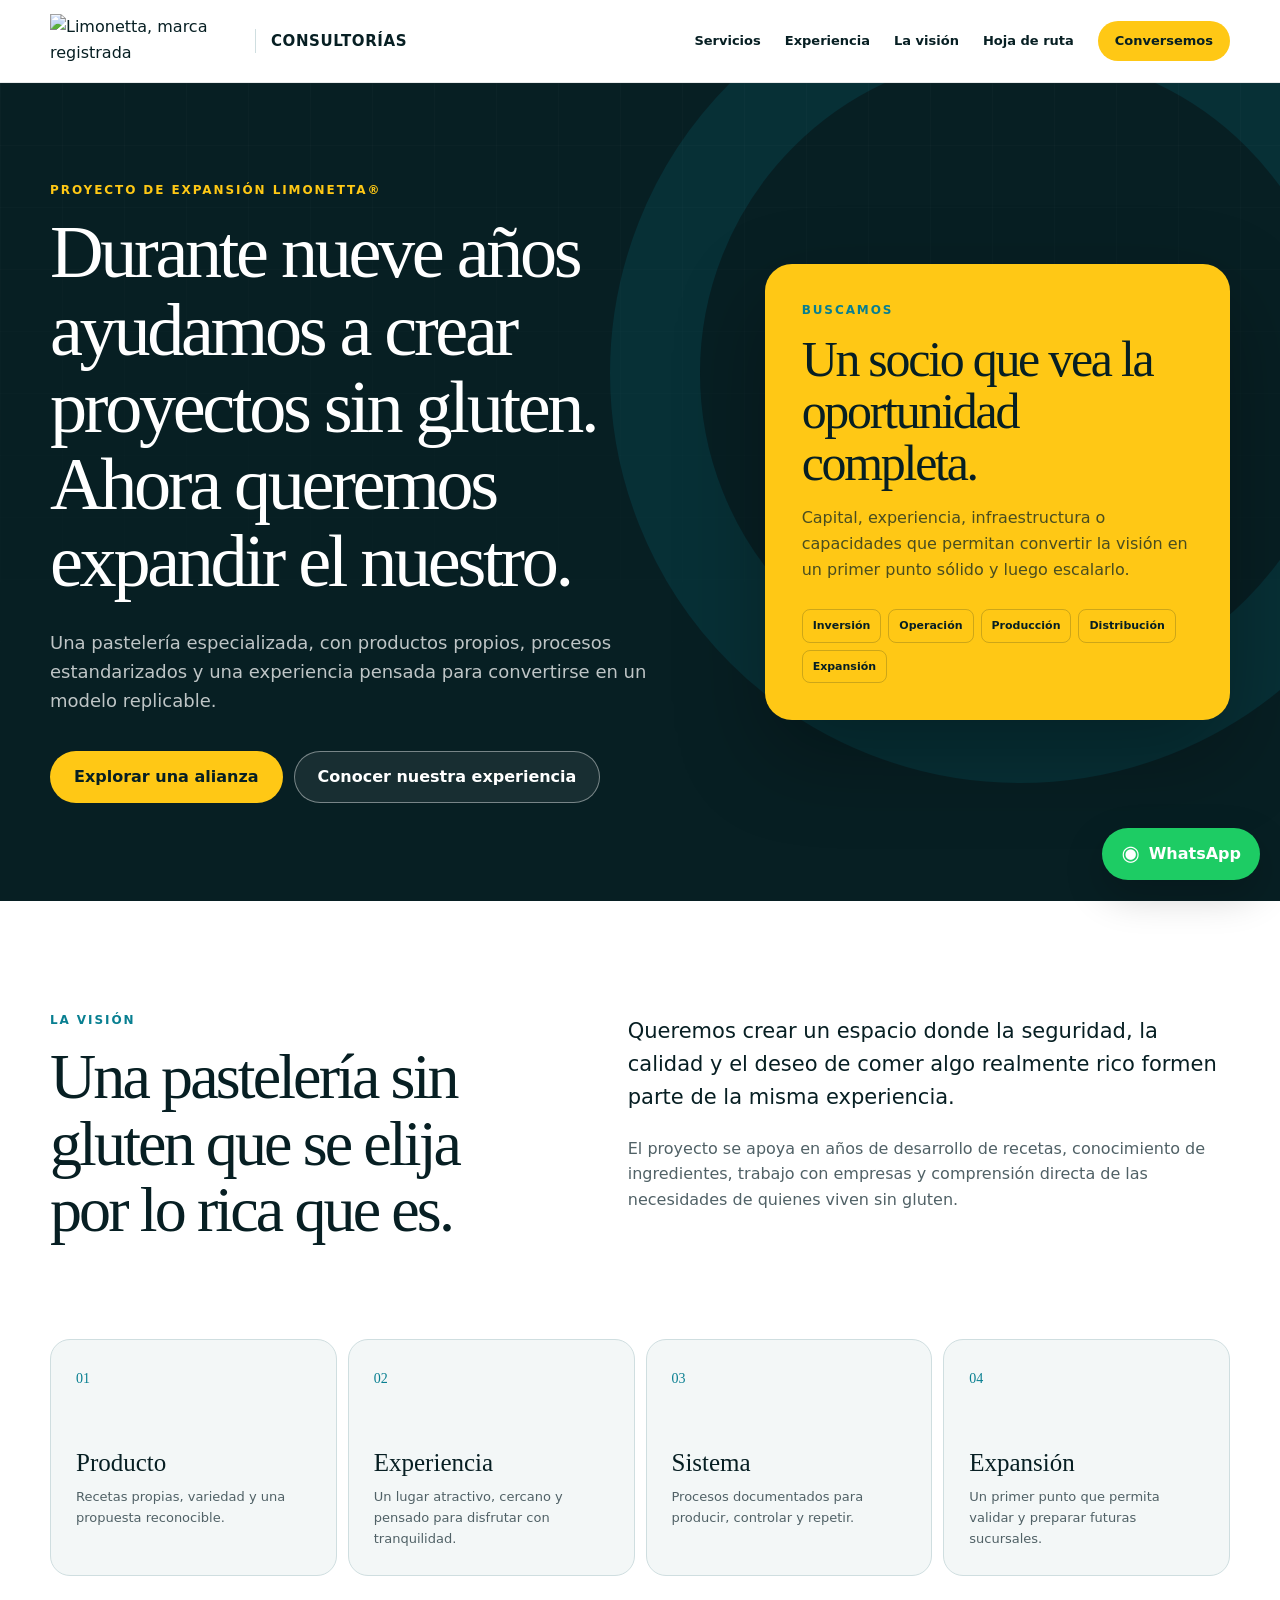
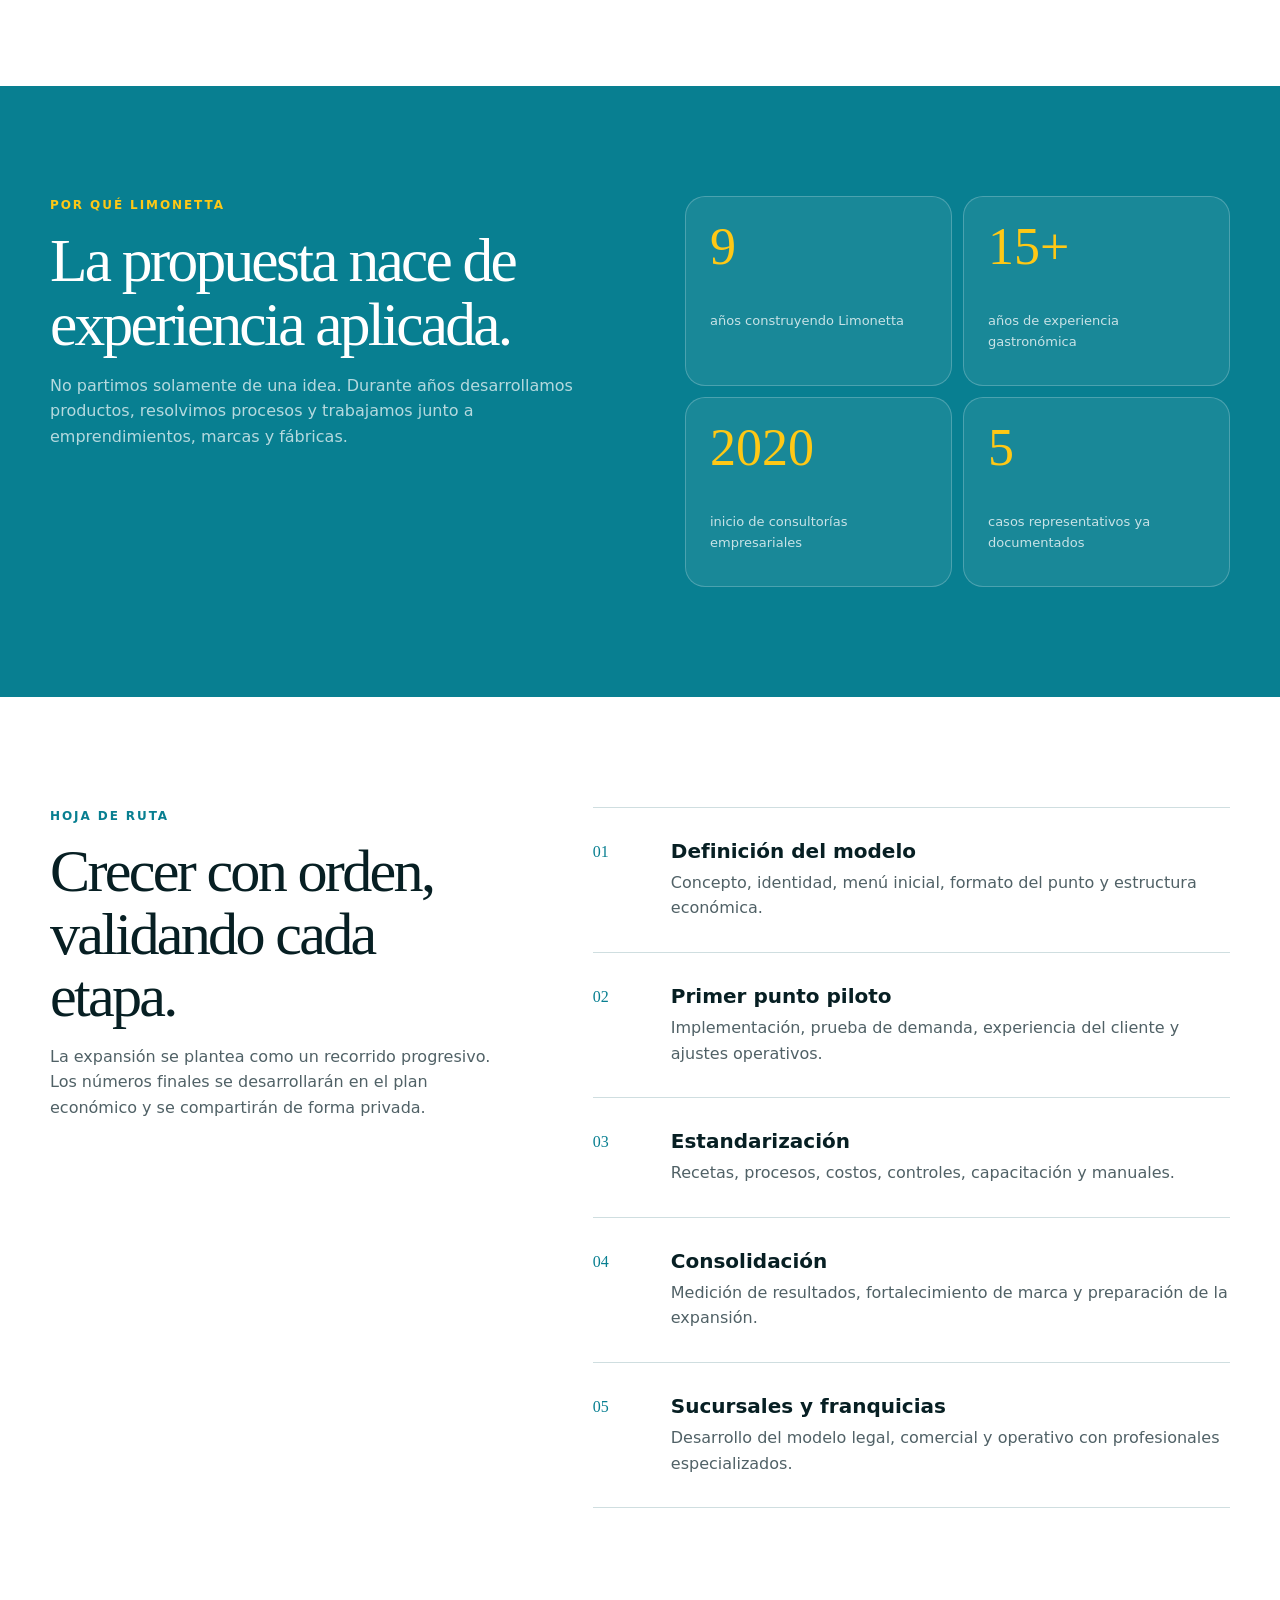
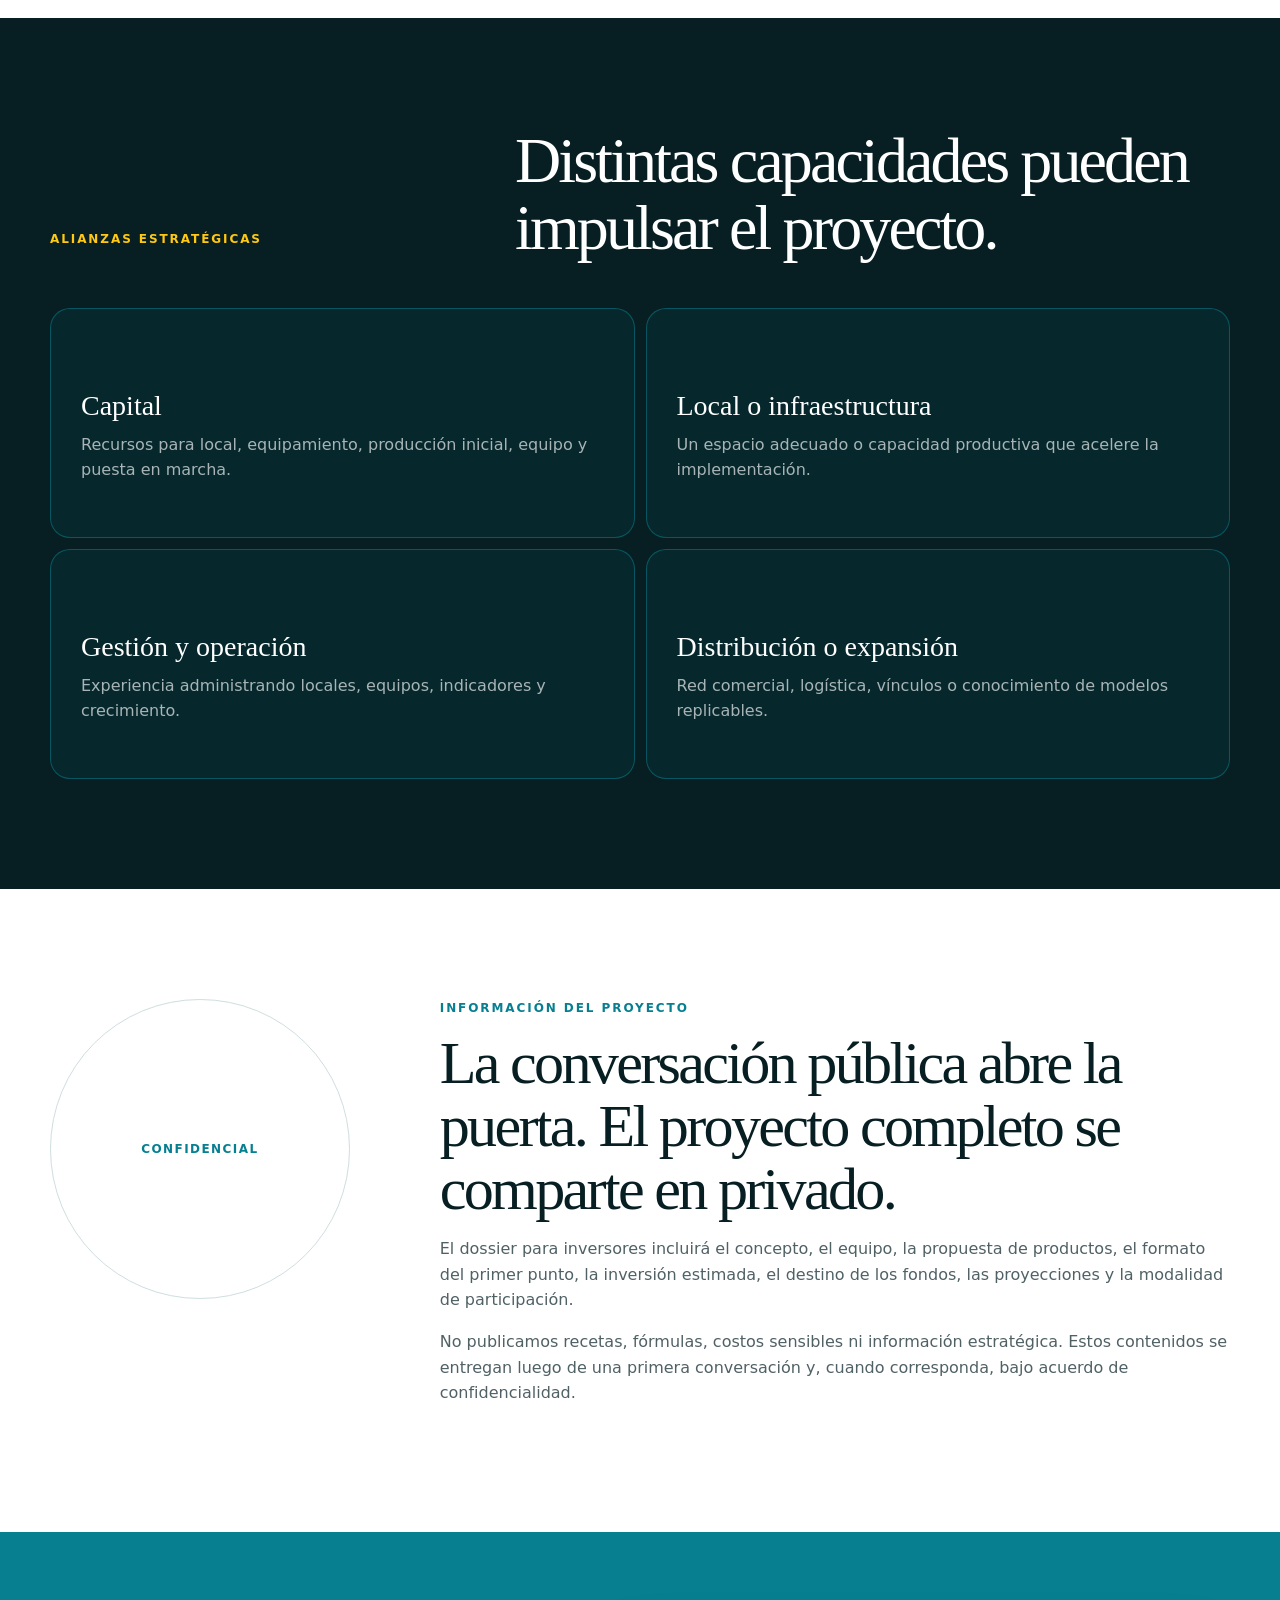
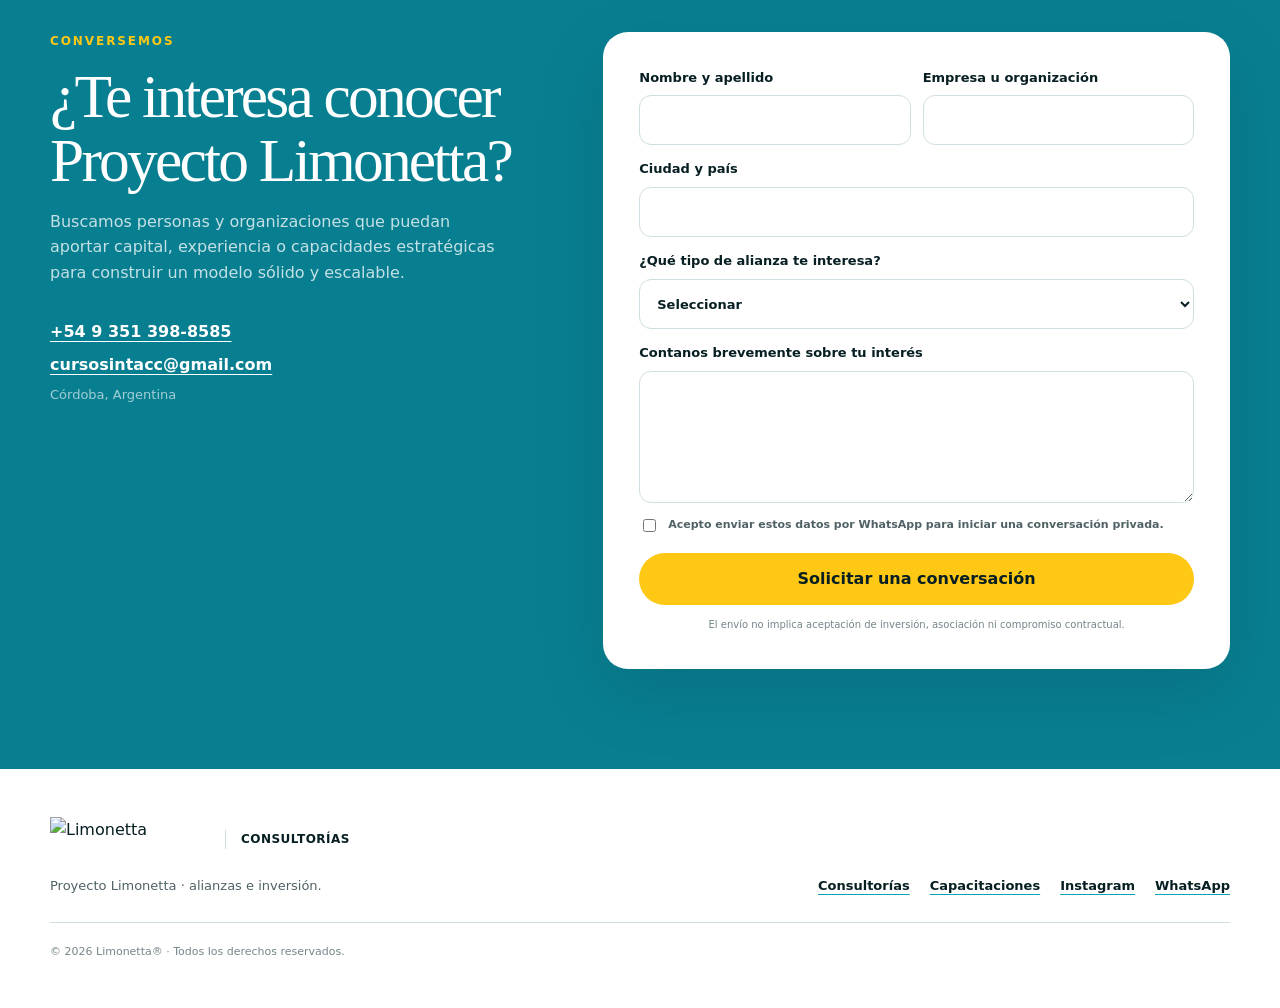
==== index.html @ bab42009 "Add files via upload" ====
<!doctype html>
<html lang="es">
  <head>
    <meta charset="utf-8" />
    <meta name="viewport" content="width=device-width, initial-scale=1" />
    <meta name="description" content="Proyecto de expansión Limonetta: pastelería especializada sin gluten, alianzas estratégicas e inversión." />
    <meta name="theme-color" content="#071f23" />
    <meta property="og:type" content="website" />
    <meta property="og:title" content="Proyecto Limonetta® | Alianzas e inversión" />
    <meta property="og:description" content="Una pastelería sin gluten con identidad propia y un modelo preparado para crecer." />
    <meta property="og:url" content="https://consultorias.limonettasingluten.com.ar/proyecto-limonetta/" />
    <meta property="og:image" content="https://consultorias.limonettasingluten.com.ar/assets/og-consultorias.png" />
    <link rel="canonical" href="https://consultorias.limonettasingluten.com.ar/proyecto-limonetta/" />
    <link rel="icon" href="../assets/favicon.png" type="image/png" />
    <link rel="stylesheet" href="../styles.css" />
    <script>document.documentElement.classList.add('js');</script>
    <title>Proyecto Limonetta® | Pastelería, alianzas e inversión</title>
  </head>
  <body class="project-page">
    <a class="skip-link" href="#contenido">Ir al contenido</a>
    <header class="site-header" id="inicio">
      <div class="nav-wrap">
        <a class="brand" href="../" aria-label="Limonetta Consultorías, volver al inicio">
          <img class="brand-logo" src="../assets/logo-limonetta.png" alt="Limonetta, marca registrada" />
          <span class="brand-division">Consultorías</span>
        </a>
        <button class="menu-button" type="button" aria-expanded="false" aria-controls="main-nav">
          <span></span><span></span><span></span><span class="sr-only">Abrir menú</span>
        </button>
        <nav class="main-nav" id="main-nav" aria-label="Navegación principal">
          <a href="../#servicios">Servicios</a>
          <a href="../#experiencia">Experiencia</a>
          <a href="#vision">La visión</a>
          <a href="#hoja-de-ruta">Hoja de ruta</a>
          <a class="nav-cta" href="#alianzas">Conversemos</a>
        </nav>
      </div>
    </header>

    <main id="contenido">
      <section class="invest-hero">
        <div class="hero-grid" aria-hidden="true"></div>
        <div class="invest-inner">
          <div class="invest-copy reveal">
            <p class="eyebrow light">Proyecto de expansión Limonetta®</p>
            <h1>Durante nueve años ayudamos a crear proyectos sin gluten. Ahora queremos expandir el nuestro.</h1>
            <p>Una pastelería especializada, con productos propios, procesos estandarizados y una experiencia pensada para convertirse en un modelo replicable.</p>
            <div class="hero-actions">
              <a class="button button-primary" href="#alianzas">Explorar una alianza</a>
              <a class="button button-ghost" href="../#experiencia">Conocer nuestra experiencia</a>
            </div>
          </div>
          <aside class="invest-card reveal">
            <p class="eyebrow">Buscamos</p>
            <h2>Un socio que vea la oportunidad completa.</h2>
            <p>Capital, experiencia, infraestructura o capacidades que permitan convertir la visión en un primer punto sólido y luego escalarlo.</p>
            <div class="invest-tags"><span>Inversión</span><span>Operación</span><span>Producción</span><span>Distribución</span><span>Expansión</span></div>
          </aside>
        </div>
      </section>

      <section class="section vision" id="vision" aria-labelledby="vision-title">
        <div class="vision-heading reveal">
          <p class="eyebrow">La visión</p>
          <h2 id="vision-title">Una pastelería sin gluten que se elija por lo rica que es.</h2>
        </div>
        <div class="vision-copy reveal">
          <p class="lead">Queremos crear un espacio donde la seguridad, la calidad y el deseo de comer algo realmente rico formen parte de la misma experiencia.</p>
          <p>El proyecto se apoya en años de desarrollo de recetas, conocimiento de ingredientes, trabajo con empresas y comprensión directa de las necesidades de quienes viven sin gluten.</p>
        </div>
        <div class="vision-pillars">
          <article class="reveal"><span>01</span><h3>Producto</h3><p>Recetas propias, variedad y una propuesta reconocible.</p></article>
          <article class="reveal"><span>02</span><h3>Experiencia</h3><p>Un lugar atractivo, cercano y pensado para disfrutar con tranquilidad.</p></article>
          <article class="reveal"><span>03</span><h3>Sistema</h3><p>Procesos documentados para producir, controlar y repetir.</p></article>
          <article class="reveal"><span>04</span><h3>Expansión</h3><p>Un primer punto que permita validar y preparar futuras sucursales.</p></article>
        </div>
      </section>

      <section class="traction" aria-labelledby="traction-title">
        <div class="section traction-inner">
          <div class="traction-copy reveal">
            <p class="eyebrow light">Por qué Limonetta</p>
            <h2 id="traction-title">La propuesta nace de experiencia aplicada.</h2>
            <p>No partimos solamente de una idea. Durante años desarrollamos productos, resolvimos procesos y trabajamos junto a emprendimientos, marcas y fábricas.</p>
          </div>
          <div class="traction-stats reveal">
            <article><strong>9</strong><span>años construyendo Limonetta</span></article>
            <article><strong>15+</strong><span>años de experiencia gastronómica</span></article>
            <article><strong>2020</strong><span>inicio de consultorías empresariales</span></article>
            <article><strong>5</strong><span>casos representativos ya documentados</span></article>
          </div>
        </div>
      </section>

      <section class="section roadmap" id="hoja-de-ruta" aria-labelledby="roadmap-title">
        <div class="roadmap-heading reveal">
          <p class="eyebrow">Hoja de ruta</p>
          <h2 id="roadmap-title">Crecer con orden, validando cada etapa.</h2>
          <p>La expansión se plantea como un recorrido progresivo. Los números finales se desarrollarán en el plan económico y se compartirán de forma privada.</p>
        </div>
        <ol class="roadmap-list">
          <li class="reveal"><span>01</span><div><h3>Definición del modelo</h3><p>Concepto, identidad, menú inicial, formato del punto y estructura económica.</p></div></li>
          <li class="reveal"><span>02</span><div><h3>Primer punto piloto</h3><p>Implementación, prueba de demanda, experiencia del cliente y ajustes operativos.</p></div></li>
          <li class="reveal"><span>03</span><div><h3>Estandarización</h3><p>Recetas, procesos, costos, controles, capacitación y manuales.</p></div></li>
          <li class="reveal"><span>04</span><div><h3>Consolidación</h3><p>Medición de resultados, fortalecimiento de marca y preparación de la expansión.</p></div></li>
          <li class="reveal"><span>05</span><div><h3>Sucursales y franquicias</h3><p>Desarrollo del modelo legal, comercial y operativo con profesionales especializados.</p></div></li>
        </ol>
      </section>

      <section class="partner-profile" aria-labelledby="partner-title">
        <div class="section partner-inner">
          <div class="partner-heading reveal">
            <p class="eyebrow light">Alianzas estratégicas</p>
            <h2 id="partner-title">Distintas capacidades pueden impulsar el proyecto.</h2>
          </div>
          <div class="partner-grid">
            <article class="reveal"><h3>Capital</h3><p>Recursos para local, equipamiento, producción inicial, equipo y puesta en marcha.</p></article>
            <article class="reveal"><h3>Local o infraestructura</h3><p>Un espacio adecuado o capacidad productiva que acelere la implementación.</p></article>
            <article class="reveal"><h3>Gestión y operación</h3><p>Experiencia administrando locales, equipos, indicadores y crecimiento.</p></article>
            <article class="reveal"><h3>Distribución o expansión</h3><p>Red comercial, logística, vínculos o conocimiento de modelos replicables.</p></article>
          </div>
        </div>
      </section>

      <section class="section confidential" aria-labelledby="confidential-title">
        <div class="confidential-mark reveal">Confidencial</div>
        <div class="confidential-copy reveal">
          <p class="eyebrow">Información del proyecto</p>
          <h2 id="confidential-title">La conversación pública abre la puerta. El proyecto completo se comparte en privado.</h2>
          <p>El dossier para inversores incluirá el concepto, el equipo, la propuesta de productos, el formato del primer punto, la inversión estimada, el destino de los fondos, las proyecciones y la modalidad de participación.</p>
          <p>No publicamos recetas, fórmulas, costos sensibles ni información estratégica. Estos contenidos se entregan luego de una primera conversación y, cuando corresponda, bajo acuerdo de confidencialidad.</p>
        </div>
      </section>

      <section class="contact invest-contact" id="alianzas" aria-labelledby="alliance-title">
        <div class="contact-inner">
          <div class="contact-copy reveal">
            <p class="eyebrow light">Conversemos</p>
            <h2 id="alliance-title">¿Te interesa conocer Proyecto Limonetta?</h2>
            <p>Buscamos personas y organizaciones que puedan aportar capital, experiencia o capacidades estratégicas para construir un modelo sólido y escalable.</p>
            <div class="contact-direct"><a href="tel:+5493513988585">+54 9 351 398-8585</a><a href="mailto:cursosintacc@gmail.com">cursosintacc@gmail.com</a><span>Córdoba, Argentina</span></div>
          </div>
          <form class="project-form reveal" id="project-form" data-investment-form>
            <div class="field-row">
              <label>Nombre y apellido<input required name="nombre" autocomplete="name" /></label>
              <label>Empresa u organización<input name="empresa" autocomplete="organization" /></label>
            </div>
            <label>Ciudad y país<input required name="ubicacion" /></label>
            <label>¿Qué tipo de alianza te interesa?
              <select required name="tipo">
                <option value="">Seleccionar</option><option>Inversión de capital</option><option>Local o infraestructura</option><option>Producción o distribución</option><option>Gestión y operación</option><option>Expansión y franquicias</option><option>Explorar otra alianza</option>
              </select>
            </label>
            <label>Contanos brevemente sobre tu interés<textarea required name="necesidad" rows="5"></textarea></label>
            <label class="privacy"><input required type="checkbox" name="privacidad" /> <span>Acepto enviar estos datos por WhatsApp para iniciar una conversación privada.</span></label>
            <button class="button button-primary full" type="submit">Solicitar una conversación</button>
            <p class="form-note">El envío no implica aceptación de inversión, asociación ni compromiso contractual.</p>
          </form>
        </div>
      </section>
    </main>

    <footer class="site-footer">
      <div class="footer-main"><a class="brand footer-brand" href="../"><img class="brand-logo" src="../assets/logo-limonetta.png" alt="Limonetta" /><span class="brand-division">Consultorías</span></a><p>Proyecto Limonetta · alianzas e inversión.</p></div>
      <div class="footer-links"><a href="../">Consultorías</a><a href="https://limonettasingluten.com.ar/">Capacitaciones</a><a href="https://www.instagram.com/limonettasingluten/" target="_blank" rel="noreferrer">Instagram</a><a href="https://wa.me/5493513988585" target="_blank" rel="noreferrer">WhatsApp</a></div>
      <p class="copyright">© <span id="year"></span> Limonetta® · Todos los derechos reservados.</p>
    </footer>
    <a class="floating-whatsapp" href="https://wa.me/5493513988585?text=Hola%2C%20quiero%20conocer%20Proyecto%20Limonetta%20y%20explorar%20una%20alianza." target="_blank" rel="noreferrer" aria-label="Consultar por WhatsApp"><span aria-hidden="true">◉</span> WhatsApp</a>
    <div class="toast" id="toast" role="status" aria-live="polite">Preparando tu consulta…</div>
    <script src="../app.js"></script>
  </body>
</html>
---- styles.css ----
:root {
  --ink: #071f23;
  --ink-2: #0b3036;
  --ink-soft: #506166;
  --teal: #08a2b9;
  --teal-dark: #087f91;
  --teal-pale: #eaf8fa;
  --yellow: #ffc815;
  --yellow-pale: #fff2ae;
  --paper: #ffffff;
  --mist: #f3f7f7;
  --line: #cfdee0;
  --white: #ffffff;
  --shadow: 0 24px 70px rgba(3, 37, 43, .14);
  --radius: 26px;
  --content: 1180px;
}

* { box-sizing: border-box; }
html { scroll-behavior: smooth; }
body {
  margin: 0;
  color: var(--ink);
  background: var(--paper);
  font-family: Inter, ui-sans-serif, system-ui, -apple-system, BlinkMacSystemFont, "Segoe UI", sans-serif;
  font-size: 16px;
  line-height: 1.6;
  text-rendering: optimizeLegibility;
}
body.menu-open { overflow: hidden; }
button, input, textarea, select { font: inherit; }
button, a { -webkit-tap-highlight-color: transparent; }
a { color: inherit; }
img { max-width: 100%; }

.sr-only {
  position: absolute;
  width: 1px;
  height: 1px;
  padding: 0;
  margin: -1px;
  overflow: hidden;
  clip: rect(0, 0, 0, 0);
  white-space: nowrap;
  border: 0;
}
.skip-link {
  position: fixed;
  top: -70px;
  left: 18px;
  z-index: 200;
  padding: 11px 17px;
  border-radius: 12px;
  color: var(--white);
  background: var(--ink);
  transition: top .2s ease;
}
.skip-link:focus { top: 18px; }

.site-header {
  position: sticky;
  top: 0;
  z-index: 100;
  border-bottom: 1px solid rgba(7, 31, 35, .09);
  background: rgba(255, 255, 255, .93);
  backdrop-filter: blur(18px);
}
.nav-wrap {
  display: flex;
  width: min(var(--content), calc(100% - 40px));
  min-height: 82px;
  margin: 0 auto;
  align-items: center;
  justify-content: space-between;
  gap: 34px;
}
.brand {
  display: inline-flex;
  align-items: center;
  gap: 15px;
  text-decoration: none;
}
.brand-logo {
  display: block;
  width: 190px;
  height: 54px;
  object-fit: contain;
  object-position: left center;
}
.brand-division {
  padding-left: 15px;
  border-left: 1px solid var(--line);
  color: var(--ink);
  font-size: 15px;
  font-weight: 850;
  letter-spacing: .04em;
  text-transform: uppercase;
}
.main-nav { display: flex; align-items: center; gap: 24px; }
.main-nav a {
  position: relative;
  padding: 10px 0;
  color: var(--ink);
  font-size: 13px;
  font-weight: 800;
  text-decoration: none;
}
.main-nav a:not(.nav-cta)::after {
  position: absolute;
  right: 0;
  bottom: 4px;
  left: 0;
  height: 2px;
  background: var(--yellow);
  content: "";
  transform: scaleX(0);
  transform-origin: right;
  transition: transform .2s ease;
}
.main-nav a:hover::after, .main-nav a:focus-visible::after { transform: scaleX(1); transform-origin: left; }
.main-nav .nav-cta {
  padding: 10px 17px;
  border-radius: 999px;
  color: var(--ink);
  background: var(--yellow);
}
.menu-button { display: none; }

.eyebrow {
  margin: 0 0 14px;
  color: var(--teal-dark);
  font-size: 12px;
  font-weight: 900;
  letter-spacing: .16em;
  text-transform: uppercase;
}
.eyebrow.light { color: var(--yellow); }
h1, h2 {
  margin: 0;
  font-family: Georgia, "Times New Roman", serif;
  font-weight: 500;
  letter-spacing: -.045em;
  line-height: 1.04;
}
h3 { line-height: 1.2; }
.section {
  width: min(var(--content), calc(100% - 40px));
  margin: 0 auto;
  padding: 110px 0;
}
.section h2 { font-size: clamp(2.55rem, 5vw, 5rem); }
.lead { font-size: 21px; line-height: 1.58; }

.button {
  display: inline-flex;
  min-height: 52px;
  padding: 0 23px;
  border: 1px solid transparent;
  border-radius: 999px;
  align-items: center;
  justify-content: center;
  cursor: pointer;
  font-weight: 850;
  text-decoration: none;
  transition: transform .18s ease, background-color .18s ease, border-color .18s ease;
}
.button:hover { transform: translateY(-2px); }
.button-primary { color: var(--ink); background: var(--yellow); }
.button-primary:hover { background: #ffe066; }
.button-ghost { border-color: rgba(255,255,255,.42); color: var(--white); background: rgba(255,255,255,.07); }
.button-ghost:hover { background: rgba(255,255,255,.14); }
.button.full { width: 100%; }
.button:focus-visible, button:focus-visible, a:focus-visible, input:focus-visible, textarea:focus-visible, select:focus-visible, summary:focus-visible {
  outline: 3px solid #8fddea;
  outline-offset: 3px;
}

/* Hero */
.hero {
  position: relative;
  min-height: calc(100svh - 82px);
  overflow: hidden;
  color: var(--white);
  background: var(--ink);
}
.hero-grid, .invest-hero .hero-grid {
  position: absolute;
  inset: 0;
  opacity: .2;
  background-image: linear-gradient(rgba(255,255,255,.09) 1px, transparent 1px), linear-gradient(90deg, rgba(255,255,255,.09) 1px, transparent 1px);
  background-size: 62px 62px;
  mask-image: linear-gradient(to bottom, black 0%, transparent 80%);
}
.hero-orb {
  position: absolute;
  border-radius: 50%;
  filter: blur(2px);
  pointer-events: none;
}
.hero-orb-one {
  top: -220px;
  right: -90px;
  width: 610px;
  height: 610px;
  border: 1px solid rgba(8,162,185,.48);
  box-shadow: inset 0 0 100px rgba(8,162,185,.1);
}
.hero-orb-two {
  right: 28%;
  bottom: -390px;
  width: 680px;
  height: 680px;
  background: rgba(8,162,185,.16);
  filter: blur(70px);
}
.hero-inner {
  position: relative;
  z-index: 2;
  display: grid;
  width: min(var(--content), calc(100% - 40px));
  min-height: calc(100svh - 172px);
  margin: 0 auto;
  padding: 75px 0 105px;
  grid-template-columns: 1.08fr .92fr;
  gap: 74px;
  align-items: center;
}
.hero-copy h1 { max-width: 760px; font-size: clamp(3.1rem, 5.55vw, 6rem); }
.hero-lead { max-width: 660px; margin: 29px 0 0; color: rgba(255,255,255,.76); font-size: 18px; line-height: 1.68; }
.hero-actions { display: flex; flex-wrap: wrap; gap: 11px; margin-top: 35px; }
.hero-board {
  position: relative;
  padding: 24px;
  border: 1px solid rgba(8,162,185,.54);
  border-radius: 28px;
  background: rgba(8, 47, 54, .79);
  box-shadow: 0 35px 100px rgba(0,0,0,.32);
  backdrop-filter: blur(15px);
}
.hero-board::before {
  position: absolute;
  top: -11px;
  right: 38px;
  width: 78px;
  height: 22px;
  border-radius: 20px;
  background: var(--yellow);
  content: "";
}
.board-header { display: flex; justify-content: space-between; gap: 20px; color: rgba(255,255,255,.65); font-size: 11px; font-weight: 800; letter-spacing: .08em; text-transform: uppercase; }
.status-dot { color: #7ee09a; }
.status-dot::before { display: inline-block; width: 7px; height: 7px; margin-right: 6px; border-radius: 50%; background: currentColor; content: ""; }
.board-main { padding: 52px 4px 40px; }
.board-number { color: var(--yellow); font-family: Georgia, serif; font-size: 18px; }
.board-main h2 { margin-top: 12px; font-size: clamp(2.1rem, 3.5vw, 3.4rem); }
.board-main p { margin: 17px 0 0; color: rgba(255,255,255,.66); }
.board-cards { display: grid; grid-template-columns: repeat(3, 1fr); gap: 8px; }
.board-cards article { min-height: 120px; padding: 16px; border: 1px solid rgba(255,255,255,.11); border-radius: 15px; background: rgba(255,255,255,.05); }
.board-cards span, .board-cards strong { display: block; }
.board-cards span { margin-bottom: 23px; color: var(--yellow); font-size: 10px; text-transform: uppercase; }
.board-cards strong { font-size: 13px; line-height: 1.35; }
.proof-bar {
  position: absolute;
  right: 0;
  bottom: 0;
  left: 0;
  z-index: 3;
  display: grid;
  grid-template-columns: repeat(3, 1fr);
  width: min(var(--content), calc(100% - 40px));
  margin: 0 auto;
  padding: 22px 0 25px;
  border-top: 1px solid rgba(255,255,255,.18);
  color: rgba(255,255,255,.61);
  font-size: 12px;
}
.proof-bar span { padding: 0 26px; border-right: 1px solid rgba(255,255,255,.16); }
.proof-bar span:first-child { padding-left: 0; }
.proof-bar span:last-child { padding-right: 0; border-right: 0; }
.proof-bar strong { display: block; color: var(--white); font-size: 15px; }

/* Positioning */
.positioning { display: grid; padding-bottom: 82px; grid-template-columns: .95fr 1.05fr; gap: 86px; }
.section-kicker h2 { font-size: clamp(3rem, 5vw, 5rem); }
.positioning-copy p { margin: 0 0 22px; color: var(--ink-soft); }
.positioning-copy .lead { color: var(--ink); }
.audience-strip {
  display: flex;
  grid-column: 1 / -1;
  flex-wrap: wrap;
  gap: 9px;
  margin-top: 20px;
  padding-top: 31px;
  border-top: 1px solid var(--line);
}
.audience-strip span { padding: 9px 15px; border: 1px solid var(--line); border-radius: 999px; color: var(--ink-soft); font-size: 13px; font-weight: 750; }

/* Services */
.services { position: relative; color: var(--white); background: var(--ink); }
.services::before { position: absolute; top: 0; right: 0; width: 38%; height: 420px; background: linear-gradient(135deg, transparent, rgba(8,162,185,.14)); content: ""; }
.services-inner { position: relative; }
.services-heading { display: grid; grid-template-columns: 1.2fr .8fr; gap: 80px; align-items: end; margin-bottom: 55px; }
.services-heading .eyebrow { grid-column: 1 / -1; margin-bottom: -52px; }
.services-heading p:last-child { margin: 0 0 8px; color: rgba(255,255,255,.63); }
.service-grid { display: grid; grid-template-columns: repeat(2, 1fr); gap: 12px; }
.service-card {
  position: relative;
  min-height: 350px;
  padding: 33px;
  border: 1px solid rgba(8,162,185,.34);
  border-radius: 23px;
  overflow: hidden;
  background: rgba(8,162,185,.06);
  transition: transform .2s ease, border-color .2s ease, background-color .2s ease;
}
.service-card:hover { transform: translateY(-4px); border-color: rgba(8,162,185,.8); background: rgba(8,162,185,.1); }
.service-card::after { position: absolute; right: -42px; bottom: -42px; width: 150px; height: 150px; border: 1px solid rgba(255,200,21,.18); border-radius: 50%; content: ""; }
.service-number { color: var(--yellow); font-family: Georgia, serif; }
.service-card h3 { max-width: 510px; margin: 47px 0 12px; font-family: Georgia, serif; font-size: 28px; font-weight: 500; }
.service-card p { max-width: 570px; margin: 0; color: rgba(255,255,255,.68); }
.service-card ul { display: flex; margin: 25px 0 0; padding: 0; flex-wrap: wrap; gap: 7px; list-style: none; }
.service-card li { padding: 6px 9px; border: 1px solid rgba(255,255,255,.11); border-radius: 8px; color: rgba(255,255,255,.74); background: rgba(255,255,255,.04); font-size: 11px; }

/* Method */
.method { display: grid; grid-template-columns: .86fr 1.14fr; gap: 105px; }
.method-heading { position: sticky; top: 120px; align-self: start; }
.method-heading h2 { font-size: clamp(2.7rem, 4.6vw, 4.5rem); }
.method-heading > p:last-child { margin-top: 23px; color: var(--ink-soft); }
.method-steps { margin: 0; padding: 0; border-top: 1px solid var(--line); list-style: none; }
.method-steps li { display: grid; padding: 31px 0; border-bottom: 1px solid var(--line); grid-template-columns: 58px 1fr; gap: 21px; }
.method-steps li > span { color: var(--teal-dark); font-family: Georgia, serif; font-size: 15px; }
.method-steps h3 { margin: 0 0 7px; font-size: 20px; }
.method-steps p { margin: 0; color: var(--ink-soft); }

/* Cases */
.experience { color: var(--white); background: var(--teal-dark); }
.experience-heading { display: grid; grid-template-columns: 1.15fr .85fr; gap: 80px; align-items: end; margin-bottom: 52px; }
.experience-heading .eyebrow { grid-column: 1 / -1; margin-bottom: -53px; }
.experience-heading p:last-child { margin: 0 0 8px; color: rgba(255,255,255,.72); }
.case-grid { display: grid; grid-template-columns: repeat(2, 1fr); gap: 12px; }
.case-card { min-height: 300px; padding: 30px; border: 1px solid rgba(255,255,255,.23); border-radius: 22px; background: rgba(255,255,255,.07); }
.case-card.featured { grid-column: 1 / -1; min-height: 330px; padding: 42px; color: var(--ink); background: var(--yellow); }
.case-top { display: flex; justify-content: space-between; gap: 20px; color: rgba(255,255,255,.62); font-size: 11px; font-weight: 850; letter-spacing: .08em; text-transform: uppercase; }
.case-card.featured .case-top { color: rgba(7,31,35,.66); }
.case-top strong { color: var(--white); font-size: 15px; letter-spacing: 0; text-transform: none; }
.case-card.featured .case-top strong { color: var(--ink); }
.case-card h3 { max-width: 600px; margin: 64px 0 13px; font-family: Georgia, serif; font-size: 31px; font-weight: 500; }
.case-card.featured h3 { max-width: 840px; margin-top: 70px; font-size: clamp(2.4rem, 4.5vw, 4.5rem); }
.case-card p { max-width: 770px; margin: 0; color: rgba(255,255,255,.7); }
.case-card.featured p { color: rgba(7,31,35,.76); font-size: 17px; }
.case-detail { display: inline-block; margin-top: 25px; padding: 7px 11px; border: 1px solid rgba(7,31,35,.2); border-radius: 8px; font-size: 11px; font-weight: 800; }
.case-note { max-width: 820px; margin: 25px 0 0; color: rgba(255,255,255,.62); font-size: 12px; }

/* Deliverables and About */
.deliverables { display: grid; grid-template-columns: .95fr 1.05fr; gap: 86px; }
.deliverables-copy h2 { font-size: clamp(2.55rem, 4.6vw, 4.5rem); }
.deliverables-copy > p:last-child { margin-top: 24px; color: var(--ink-soft); }
.deliverables-list { display: grid; align-content: start; border-top: 1px solid var(--line); }
.deliverables-list span { position: relative; padding: 17px 45px 17px 0; border-bottom: 1px solid var(--line); font-weight: 800; }
.deliverables-list span::after { position: absolute; top: 50%; right: 6px; color: var(--teal); content: "✓"; transform: translateY(-50%); }
.about { display: grid; padding-top: 30px; grid-template-columns: .75fr 1.25fr; gap: 92px; align-items: center; }
.about-identity { display: grid; min-height: 400px; padding: 38px; border-radius: 28px; align-content: space-between; color: var(--white); background: var(--ink); }
.about-mark { display: grid; width: 150px; height: 150px; border: 2px solid var(--teal); border-radius: 50%; place-items: center; color: var(--yellow); font-family: Georgia, serif; font-size: 88px; }
.about-mark span { position: absolute; margin: -85px 0 0 90px; color: var(--white); font-family: sans-serif; font-size: 14px; }
.about-identity p { margin: 0; font-size: 17px; font-weight: 800; line-height: 1.4; }
.about-copy h2 { font-size: clamp(2.5rem, 4.5vw, 4.5rem); }
.about-copy p:not(.eyebrow) { color: var(--ink-soft); }
.about-copy .lead { color: var(--ink); }

/* Project callout */
.project-callout { position: relative; padding: 105px 20px; overflow: hidden; color: var(--white); background: var(--ink); }
.project-callout::after { position: absolute; right: -220px; bottom: -340px; width: 680px; height: 680px; border: 1px solid rgba(8,162,185,.48); border-radius: 50%; content: ""; }
.project-callout-inner { position: relative; z-index: 2; display: grid; width: min(var(--content), 100%); margin: 0 auto; grid-template-columns: 1.14fr .86fr; gap: 90px; align-items: center; }
.project-copy h2 { font-size: clamp(2.8rem, 5.1vw, 5.1rem); }
.project-copy > p:not(.eyebrow) { max-width: 730px; margin: 27px 0 32px; color: rgba(255,255,255,.7); font-size: 18px; }
.project-panel { padding: 35px; border: 1px solid rgba(8,162,185,.42); border-radius: 24px; background: rgba(8,162,185,.08); }
.project-panel > span { color: var(--yellow); font-size: 11px; font-weight: 900; letter-spacing: .14em; text-transform: uppercase; }
.project-panel h3 { margin: 22px 0; font-family: Georgia, serif; font-size: 33px; font-weight: 500; }
.project-panel ul { margin: 0; padding-left: 19px; color: rgba(255,255,255,.75); }
.project-panel li { margin-bottom: 8px; }
.project-panel p { margin: 24px 0 0; padding-top: 20px; border-top: 1px solid rgba(255,255,255,.14); color: rgba(255,255,255,.55); font-size: 12px; }

/* FAQ */
.faq { display: grid; grid-template-columns: .7fr 1.3fr; gap: 100px; }
.faq-heading h2 { font-size: clamp(2.7rem, 4.2vw, 4rem); }
.accordion { border-top: 1px solid var(--line); }
.accordion details { border-bottom: 1px solid var(--line); }
.accordion summary { position: relative; padding: 24px 54px 24px 0; cursor: pointer; font-weight: 850; list-style: none; }
.accordion summary::-webkit-details-marker { display: none; }
.accordion summary::after { position: absolute; top: 50%; right: 8px; display: grid; width: 30px; height: 30px; border: 1px solid var(--line); border-radius: 50%; place-items: center; content: "+"; transform: translateY(-50%); }
.accordion details[open] summary::after { content: "−"; }
.accordion details p { margin: -6px 55px 24px 0; color: var(--ink-soft); }

/* Contact */
.contact { padding: 100px 20px; color: var(--white); background: var(--teal-dark); }
.contact-inner { display: grid; width: min(var(--content), 100%); margin: 0 auto; grid-template-columns: .85fr 1.15fr; gap: 90px; align-items: start; }
.contact-copy { position: sticky; top: 120px; }
.contact-copy h2 { font-size: clamp(2.75rem, 4.8vw, 4.7rem); }
.contact-copy > p:not(.eyebrow) { max-width: 500px; color: rgba(255,255,255,.76); }
.contact-direct { display: grid; margin-top: 34px; gap: 7px; }
.contact-direct a { width: fit-content; font-weight: 800; text-underline-offset: 4px; }
.contact-direct span { color: rgba(255,255,255,.62); font-size: 13px; }
.project-form { padding: 36px; border-radius: 25px; color: var(--ink); background: var(--white); box-shadow: var(--shadow); }
.field-row { display: grid; grid-template-columns: repeat(2, 1fr); gap: 12px; }
.project-form label { display: grid; margin-bottom: 14px; gap: 7px; font-size: 13px; font-weight: 850; }
.project-form input:not([type="checkbox"]), .project-form textarea, .project-form select { width: 100%; border: 1px solid var(--line); border-radius: 12px; color: var(--ink); background: var(--paper); }
.project-form input:not([type="checkbox"]), .project-form select { height: 50px; padding: 0 13px; }
.project-form textarea { min-height: 128px; padding: 13px; resize: vertical; }
.project-form input:focus, .project-form textarea:focus, .project-form select:focus { border-color: var(--teal); }
.project-form .privacy { display: flex; margin: 5px 0 18px; align-items: flex-start; gap: 9px; color: var(--ink-soft); font-size: 11px; font-weight: 600; line-height: 1.4; }
.project-form .privacy input { margin-top: 2px; accent-color: var(--teal-dark); }
.form-note { margin: 12px 0 0; color: #758589; font-size: 10px; text-align: center; }

/* Footer and floating UI */
.site-footer { display: grid; padding: 48px max(20px, calc((100% - var(--content)) / 2)); grid-template-columns: 1fr auto; gap: 25px 50px; align-items: end; background: var(--paper); }
.footer-main .brand-logo { width: 160px; height: 46px; }
.footer-main .brand-division { font-size: 12px; }
.footer-main p { margin: 13px 0 0; color: var(--ink-soft); font-size: 13px; }
.footer-links { display: flex; flex-wrap: wrap; justify-content: flex-end; gap: 20px; }
.footer-links a { font-size: 13px; font-weight: 800; text-decoration-color: var(--teal); text-underline-offset: 4px; }
.copyright { grid-column: 1 / -1; margin: 0; padding-top: 20px; border-top: 1px solid var(--line); color: #758589; font-size: 11px; }
.floating-whatsapp { position: fixed; right: 20px; bottom: 20px; z-index: 80; display: inline-flex; min-height: 52px; padding: 0 19px; border-radius: 999px; align-items: center; gap: 9px; color: var(--white); background: #1dcc64; box-shadow: 0 15px 40px rgba(0,0,0,.2); font-weight: 850; text-decoration: none; }
.floating-whatsapp span { font-size: 21px; }
.toast { position: fixed; right: 22px; bottom: 88px; z-index: 90; padding: 11px 16px; border-radius: 12px; color: var(--white); background: var(--ink); box-shadow: var(--shadow); opacity: 0; pointer-events: none; transform: translateY(13px); transition: opacity .2s ease, transform .2s ease; }
.toast.show { opacity: 1; transform: translateY(0); }

/* Project page */
.invest-hero { position: relative; min-height: calc(100svh - 82px); overflow: hidden; color: var(--white); background: var(--ink); }
.invest-hero::after { position: absolute; top: -120px; right: -150px; width: 640px; height: 640px; border: 90px solid rgba(8,162,185,.13); border-radius: 50%; content: ""; }
.invest-inner { position: relative; z-index: 2; display: grid; width: min(var(--content), calc(100% - 40px)); min-height: calc(100svh - 82px); margin: 0 auto; padding: 90px 0; grid-template-columns: 1.15fr .85fr; gap: 85px; align-items: center; }
.invest-copy h1 { max-width: 850px; font-size: clamp(3.2rem, 5.8vw, 6.2rem); }
.invest-copy > p:not(.eyebrow) { max-width: 690px; margin: 29px 0 0; color: rgba(255,255,255,.74); font-size: 18px; }
.invest-card { padding: 37px; border-radius: 27px; color: var(--ink); background: var(--yellow); box-shadow: 0 35px 90px rgba(0,0,0,.3); }
.invest-card h2 { font-size: clamp(2.3rem, 3.9vw, 3.7rem); }
.invest-card > p:not(.eyebrow) { color: rgba(7,31,35,.73); }
.invest-tags { display: flex; flex-wrap: wrap; gap: 7px; margin-top: 27px; }
.invest-tags span { padding: 7px 10px; border: 1px solid rgba(7,31,35,.2); border-radius: 8px; font-size: 11px; font-weight: 800; }
.vision { display: grid; grid-template-columns: .9fr 1.1fr; gap: 85px; }
.vision-copy p { color: var(--ink-soft); }
.vision-copy .lead { margin-top: 4px; color: var(--ink); }
.vision-pillars { display: grid; grid-column: 1 / -1; grid-template-columns: repeat(4, 1fr); gap: 11px; margin-top: 10px; }
.vision-pillars article { min-height: 235px; padding: 25px; border: 1px solid var(--line); border-radius: 20px; background: var(--mist); }
.vision-pillars span { color: var(--teal-dark); font-family: Georgia, serif; font-size: 14px; }
.vision-pillars h3 { margin: 58px 0 9px; font-family: Georgia, serif; font-size: 25px; font-weight: 500; }
.vision-pillars p { margin: 0; color: var(--ink-soft); font-size: 13px; }
.traction { color: var(--white); background: var(--teal-dark); }
.traction-inner { display: grid; grid-template-columns: 1fr 1fr; gap: 90px; }
.traction-copy h2 { font-size: clamp(2.8rem, 4.8vw, 4.7rem); }
.traction-copy > p:not(.eyebrow) { color: rgba(255,255,255,.7); }
.traction-stats { display: grid; grid-template-columns: 1fr 1fr; gap: 11px; }
.traction-stats article { min-height: 190px; padding: 24px; border: 1px solid rgba(255,255,255,.22); border-radius: 20px; background: rgba(255,255,255,.07); }
.traction-stats strong, .traction-stats span { display: block; }
.traction-stats strong { color: var(--yellow); font-family: Georgia, serif; font-size: 52px; font-weight: 500; line-height: 1; }
.traction-stats span { margin-top: 38px; color: rgba(255,255,255,.76); font-size: 13px; }
.roadmap { display: grid; grid-template-columns: .82fr 1.18fr; gap: 100px; }
.roadmap-heading { position: sticky; top: 120px; align-self: start; }
.roadmap-heading h2 { font-size: clamp(2.8rem, 4.7vw, 4.6rem); }
.roadmap-heading > p:last-child { color: var(--ink-soft); }
.roadmap-list { margin: 0; padding: 0; border-top: 1px solid var(--line); list-style: none; }
.roadmap-list li { display: grid; padding: 31px 0; border-bottom: 1px solid var(--line); grid-template-columns: 58px 1fr; gap: 20px; }
.roadmap-list li > span { color: var(--teal-dark); font-family: Georgia, serif; }
.roadmap-list h3 { margin: 0 0 7px; font-size: 20px; }
.roadmap-list p { margin: 0; color: var(--ink-soft); }
.partner-profile { color: var(--white); background: var(--ink); }
.partner-heading { display: grid; grid-template-columns: .7fr 1.3fr; gap: 80px; margin-bottom: 47px; align-items: end; }
.partner-heading .eyebrow { margin-bottom: 12px; }
.partner-heading h2 { font-size: clamp(2.8rem, 5vw, 4.8rem); }
.partner-grid { display: grid; grid-template-columns: repeat(2, 1fr); gap: 11px; }
.partner-grid article { min-height: 230px; padding: 30px; border: 1px solid rgba(8,162,185,.38); border-radius: 20px; background: rgba(8,162,185,.07); }
.partner-grid h3 { margin: 50px 0 9px; font-family: Georgia, serif; font-size: 28px; font-weight: 500; }
.partner-grid p { margin: 0; color: rgba(255,255,255,.65); }
.confidential { display: grid; grid-template-columns: .55fr 1.45fr; gap: 90px; align-items: start; }
.confidential-mark { display: grid; aspect-ratio: 1; border: 1px solid var(--line); border-radius: 50%; place-items: center; color: var(--teal-dark); font-size: 12px; font-weight: 900; letter-spacing: .12em; text-transform: uppercase; }
.confidential-copy h2 { font-size: clamp(2.55rem, 4.7vw, 4.6rem); }
.confidential-copy p:not(.eyebrow) { color: var(--ink-soft); }
.invest-contact { background: var(--teal-dark); }

/* Reveal */
.reveal { opacity: 1; transform: none; }
.js .reveal { opacity: 0; transform: translateY(22px); transition: opacity .62s ease, transform .62s ease; }
.js .reveal.visible { opacity: 1; transform: none; }
@media (prefers-reduced-motion: reduce) {
  html { scroll-behavior: auto; }
  .js .reveal { opacity: 1; transform: none; transition: none; }
  .button, .service-card { transition: none; }
}

@media (max-width: 1080px) {
  .main-nav { gap: 16px; }
  .brand-logo { width: 165px; }
  .brand-division { font-size: 12px; }
  .hero-inner, .invest-inner { gap: 42px; }
  .hero-copy h1, .invest-copy h1 { font-size: clamp(3rem, 5.5vw, 5rem); }
  .board-cards { grid-template-columns: 1fr; }
  .board-cards article { min-height: auto; }
  .board-cards span { margin-bottom: 7px; }
  .hero-board { max-width: 440px; justify-self: end; }
}

@media (max-width: 900px) {
  .nav-wrap { min-height: 72px; }
  .brand-logo { width: 155px; height: 46px; }
  .menu-button { position: relative; z-index: 111; display: grid; width: 45px; height: 45px; padding: 11px; border: 1px solid var(--line); border-radius: 50%; align-content: center; gap: 5px; background: var(--white); cursor: pointer; }
  .menu-button > span:not(.sr-only) { display: block; width: 100%; height: 2px; background: var(--ink); transition: transform .2s ease, opacity .2s ease; }
  .menu-button[aria-expanded="true"] > span:nth-child(1) { transform: translateY(7px) rotate(45deg); }
  .menu-button[aria-expanded="true"] > span:nth-child(2) { opacity: 0; }
  .menu-button[aria-expanded="true"] > span:nth-child(3) { transform: translateY(-7px) rotate(-45deg); }
  .main-nav { position: fixed; inset: 0; z-index: 110; display: none; padding: 110px 28px 38px; flex-direction: column; align-items: stretch; gap: 3px; background: var(--paper); }
  .main-nav.open { display: flex; }
  .main-nav a { padding: 15px 4px; border-bottom: 1px solid var(--line); font-family: Georgia, serif; font-size: 29px; font-weight: 500; }
  .main-nav .nav-cta { margin-top: 15px; padding: 13px 20px; border: 0; text-align: center; font-family: inherit; font-size: 15px; font-weight: 850; }

  .hero { min-height: auto; }
  .hero-inner { min-height: auto; padding: 82px 0 150px; grid-template-columns: 1fr; }
  .hero-copy h1 { font-size: clamp(3.25rem, 10vw, 5.3rem); }
  .hero-board { width: min(570px, 100%); max-width: none; justify-self: start; }
  .board-cards { grid-template-columns: repeat(3, 1fr); }
  .board-cards article { min-height: 115px; }
  .board-cards span { margin-bottom: 20px; }
  .proof-bar { grid-template-columns: repeat(3, 1fr); }
  .proof-bar span { padding: 0 13px; }

  .positioning, .services-heading, .method, .experience-heading, .deliverables, .about, .project-callout-inner, .faq, .contact-inner,
  .invest-inner, .vision, .traction-inner, .roadmap, .confidential { grid-template-columns: 1fr; gap: 45px; }
  .services-heading .eyebrow, .experience-heading .eyebrow { grid-column: auto; margin-bottom: -25px; }
  .method-heading, .contact-copy, .roadmap-heading { position: static; }
  .about-identity { min-height: 320px; }
  .project-panel { max-width: 620px; }
  .invest-inner { padding: 80px 0; }
  .invest-card { max-width: 620px; }
  .vision-pillars { grid-template-columns: repeat(2, 1fr); }
  .partner-heading { grid-template-columns: 1fr; gap: 10px; }
  .confidential-mark { width: 230px; }
}

@media (max-width: 640px) {
  body { font-size: 15px; }
  .section { width: min(100% - 30px, var(--content)); padding: 75px 0; }
  .nav-wrap { width: calc(100% - 28px); }
  .brand { gap: 10px; }
  .brand-logo { width: 128px; height: 43px; }
  .brand-division { padding-left: 10px; font-size: 10px; }
  .hero-inner, .invest-inner { width: calc(100% - 30px); padding-top: 58px; }
  .hero-inner { padding-bottom: 220px; }
  .hero-copy h1, .invest-copy h1 { font-size: clamp(3rem, 14.5vw, 4.3rem); line-height: .98; }
  .hero-lead, .invest-copy > p:not(.eyebrow) { font-size: 16px; }
  .hero-actions { flex-direction: column; }
  .hero-actions .button { width: 100%; }
  .hero-board { padding: 19px; }
  .hero-board::before { right: 25px; width: 60px; }
  .board-main { padding: 42px 2px 30px; }
  .board-main h2 { font-size: 2.3rem; }
  .board-cards { grid-template-columns: 1fr; }
  .board-cards article { min-height: auto; }
  .board-cards span { margin-bottom: 7px; }
  .proof-bar { grid-template-columns: 1fr; padding: 16px 0; }
  .proof-bar span { padding: 7px 0; border-right: 0; }
  .proof-bar strong { display: inline; margin-right: 5px; }
  .positioning { padding-bottom: 65px; }
  .section h2, .project-copy h2, .contact-copy h2, .traction-copy h2 { font-size: clamp(2.55rem, 12vw, 3.65rem); }
  .lead { font-size: 18px; }
  .audience-strip { margin-top: 0; }
  .services-inner { width: min(100% - 30px, var(--content)); }
  .service-grid, .case-grid, .traction-stats, .partner-grid { grid-template-columns: 1fr; }
  .service-card { min-height: auto; padding: 25px; }
  .service-card h3 { margin-top: 35px; font-size: 25px; }
  .case-card, .case-card.featured { grid-column: auto; min-height: auto; padding: 25px; }
  .case-card h3, .case-card.featured h3 { margin-top: 46px; font-size: 31px; }
  .case-top { align-items: flex-start; flex-direction: column; gap: 5px; }
  .about { padding-top: 0; }
  .about-identity { min-height: 290px; padding: 27px; }
  .about-mark { width: 120px; height: 120px; font-size: 70px; }
  .project-callout { padding: 75px 15px; }
  .project-panel { padding: 27px; }
  .faq { gap: 30px; }
  .contact { padding: 75px 15px; }
  .project-form { padding: 23px; }
  .field-row { grid-template-columns: 1fr; gap: 0; }
  .site-footer { grid-template-columns: 1fr; align-items: start; }
  .footer-links { justify-content: flex-start; }
  .floating-whatsapp { right: 13px; bottom: 13px; min-height: 48px; padding: 0 15px; font-size: 13px; }
  .invest-hero { min-height: auto; }
  .invest-inner { min-height: auto; }
  .invest-card { padding: 27px; }
  .vision-pillars { grid-template-columns: 1fr; }
  .vision-pillars article { min-height: 210px; }
  .traction-stats article { min-height: 170px; }
  .partner-grid article { min-height: 210px; }
  .confidential-mark { width: 180px; }
}

@media print {
  .site-header, .floating-whatsapp, .hero-actions, .project-form { display: none !important; }
  .reveal { opacity: 1 !important; transform: none !important; }
  .hero, .services, .experience, .project-callout, .traction, .partner-profile, .contact { color: #000; background: #fff; }
}
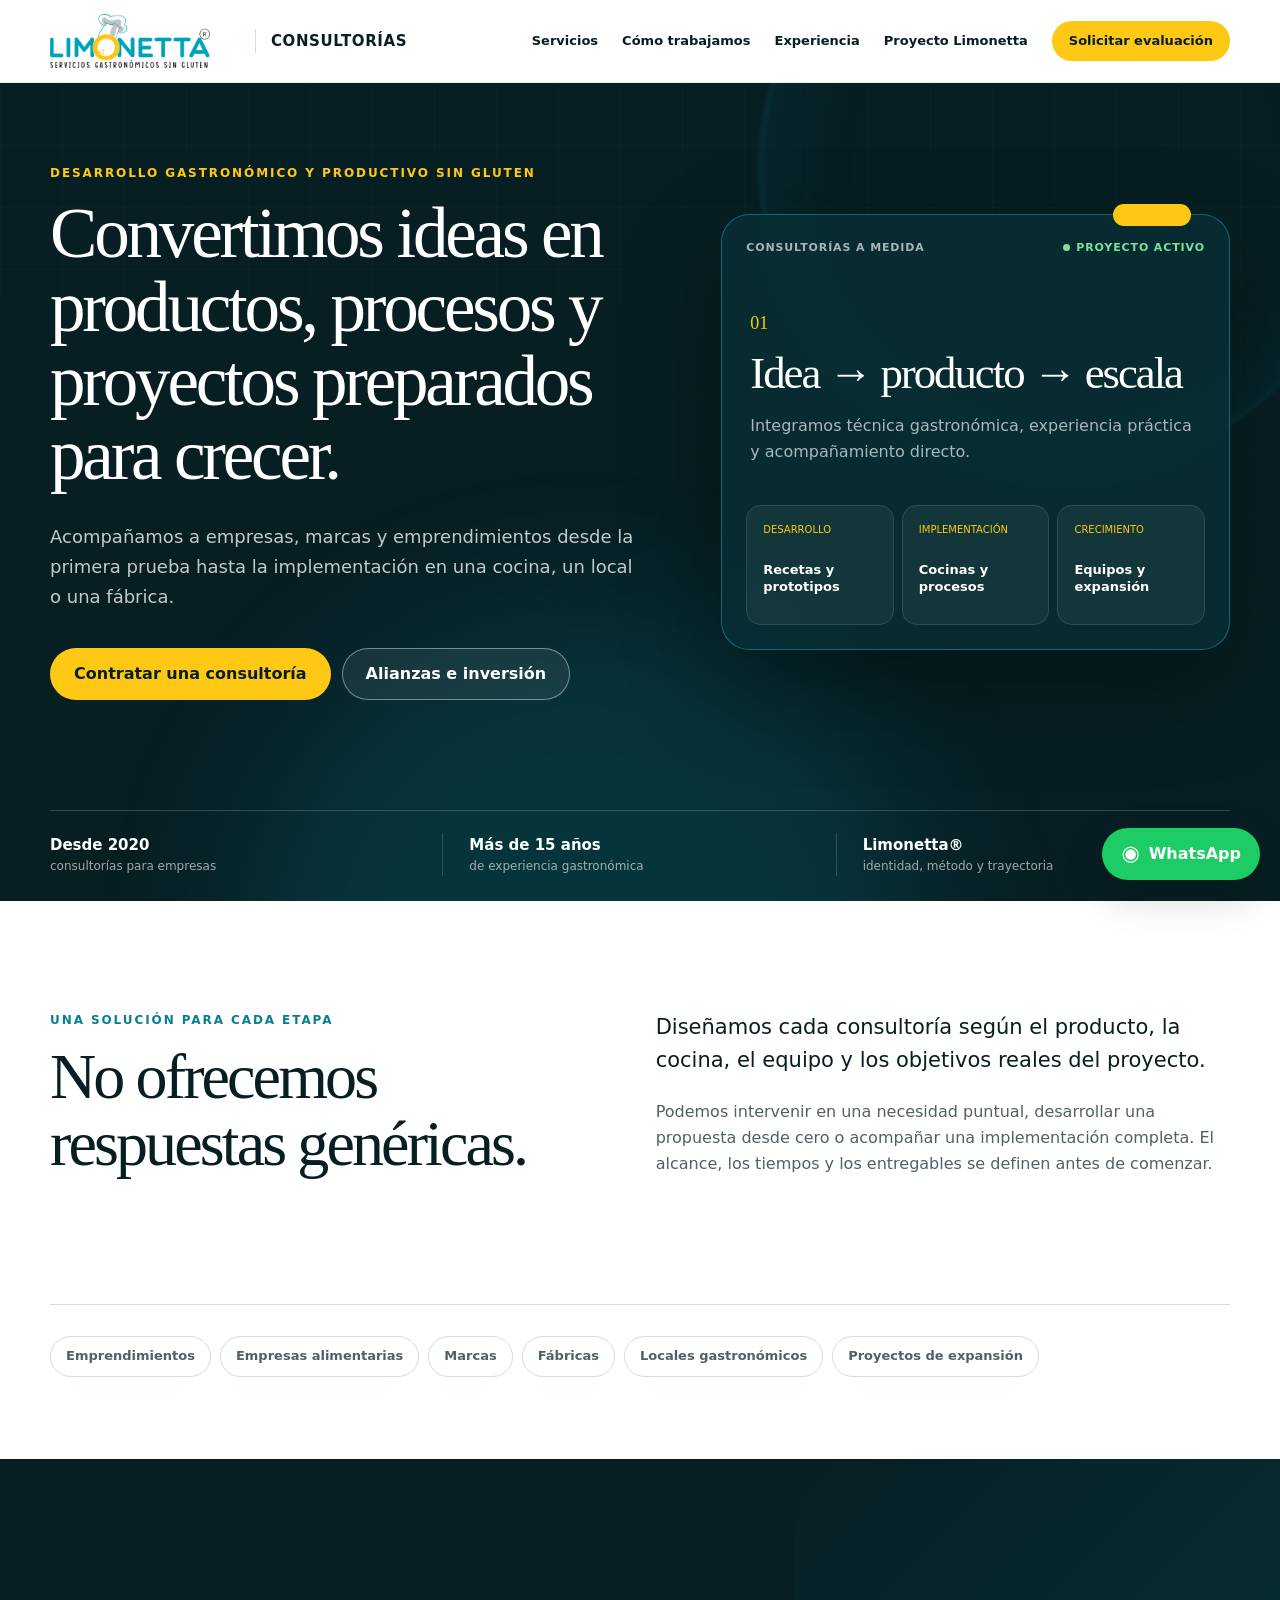
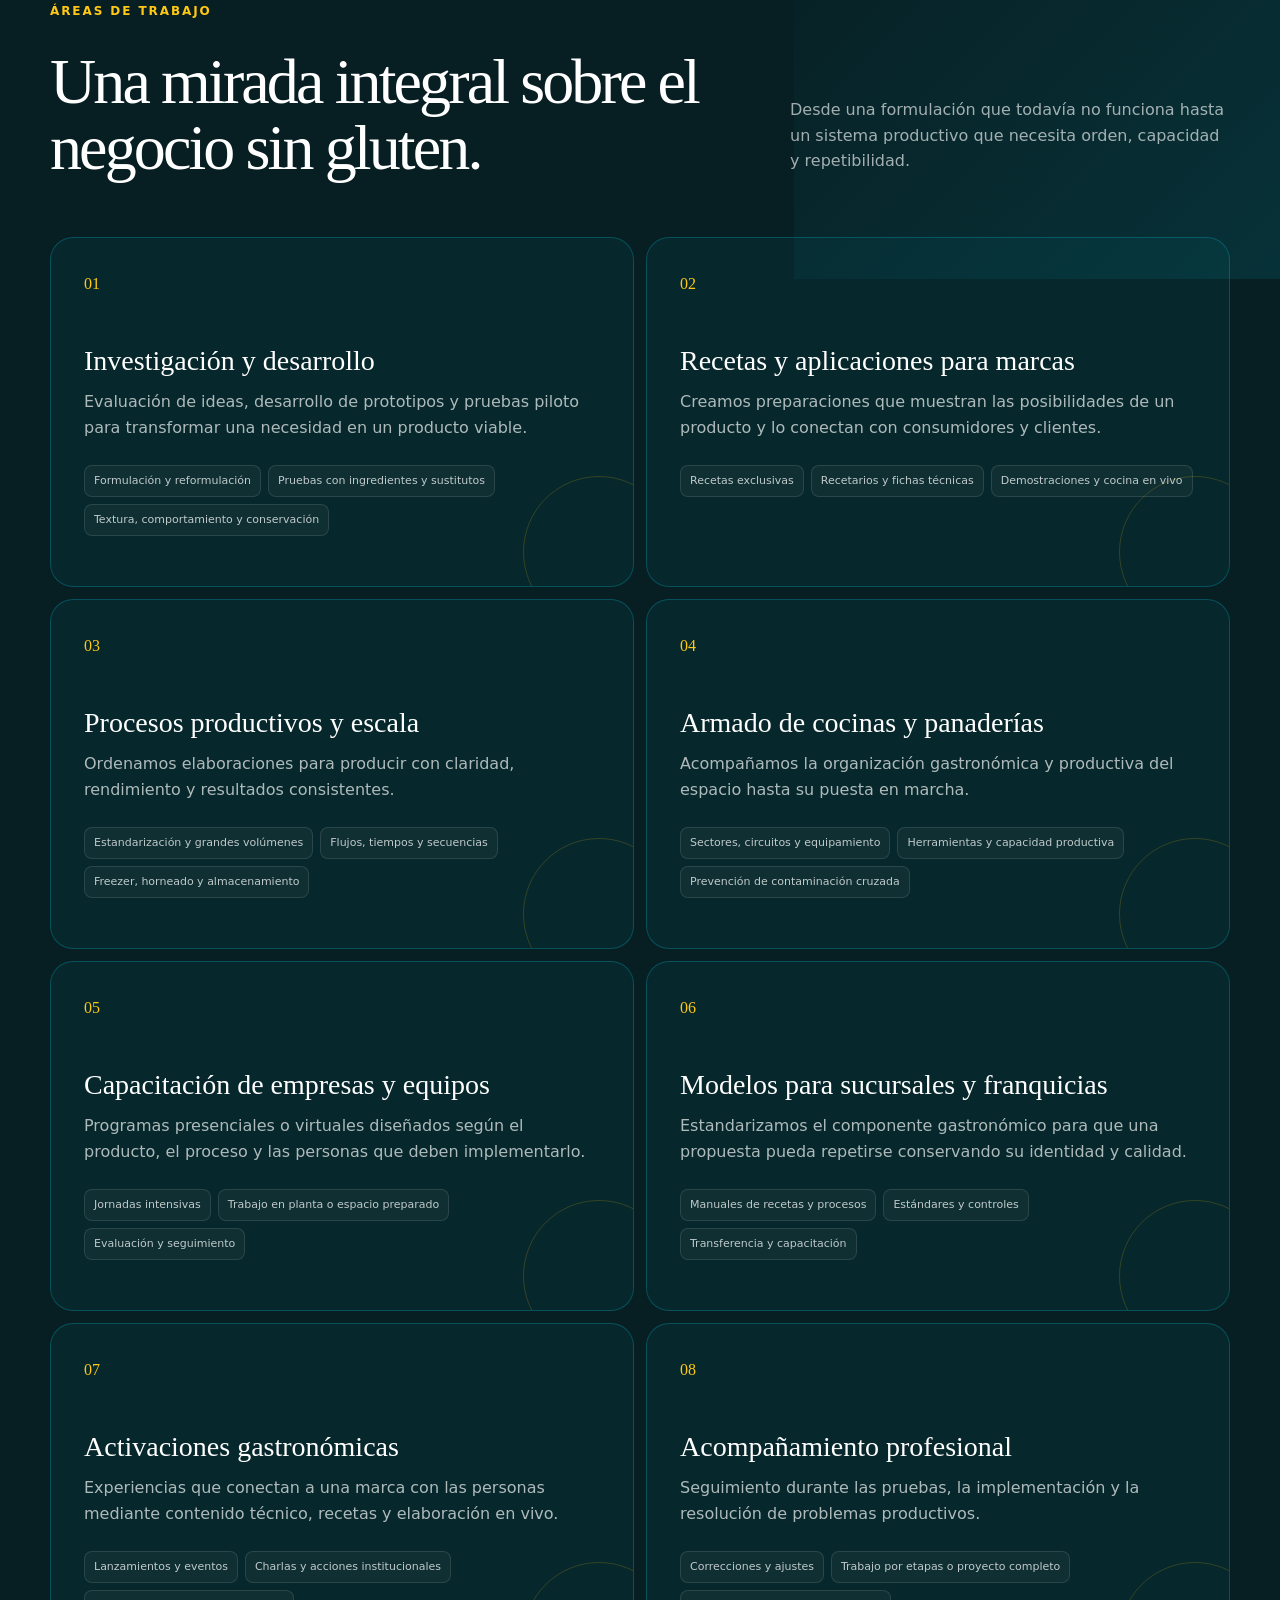
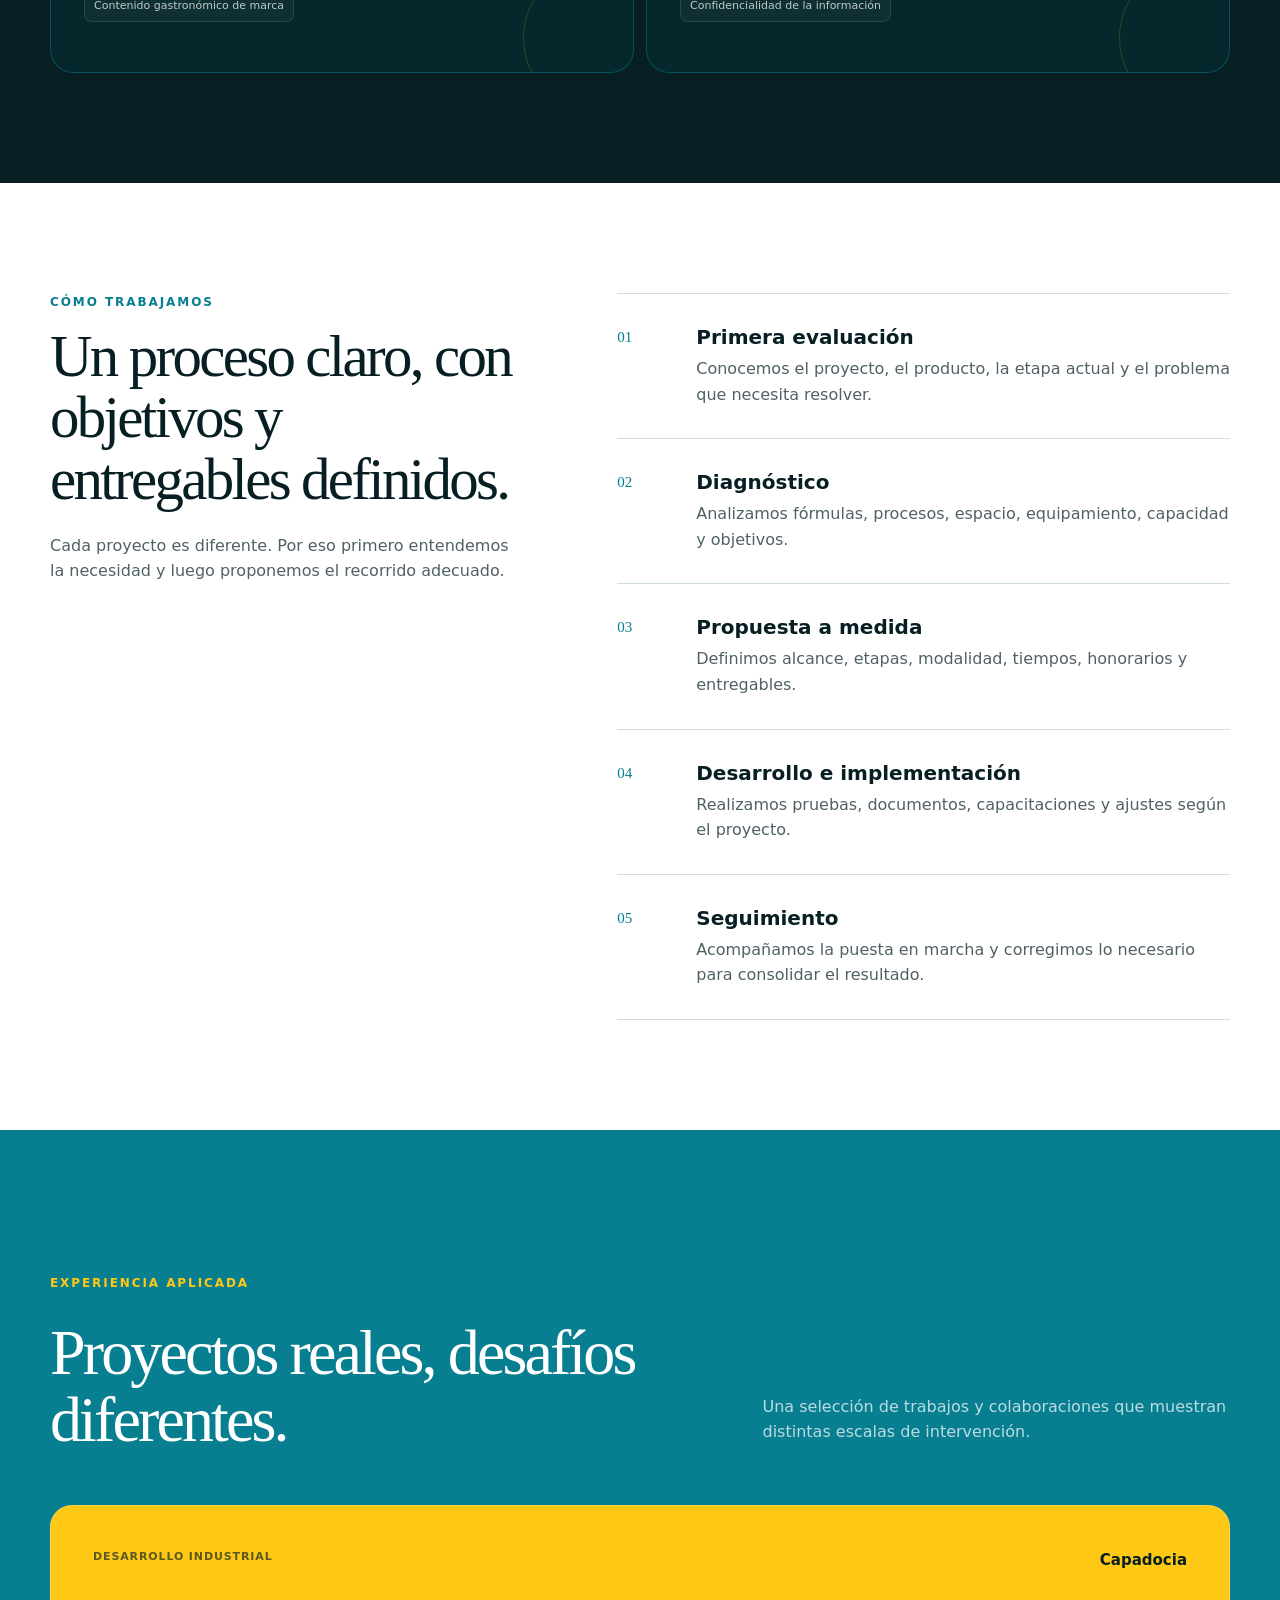
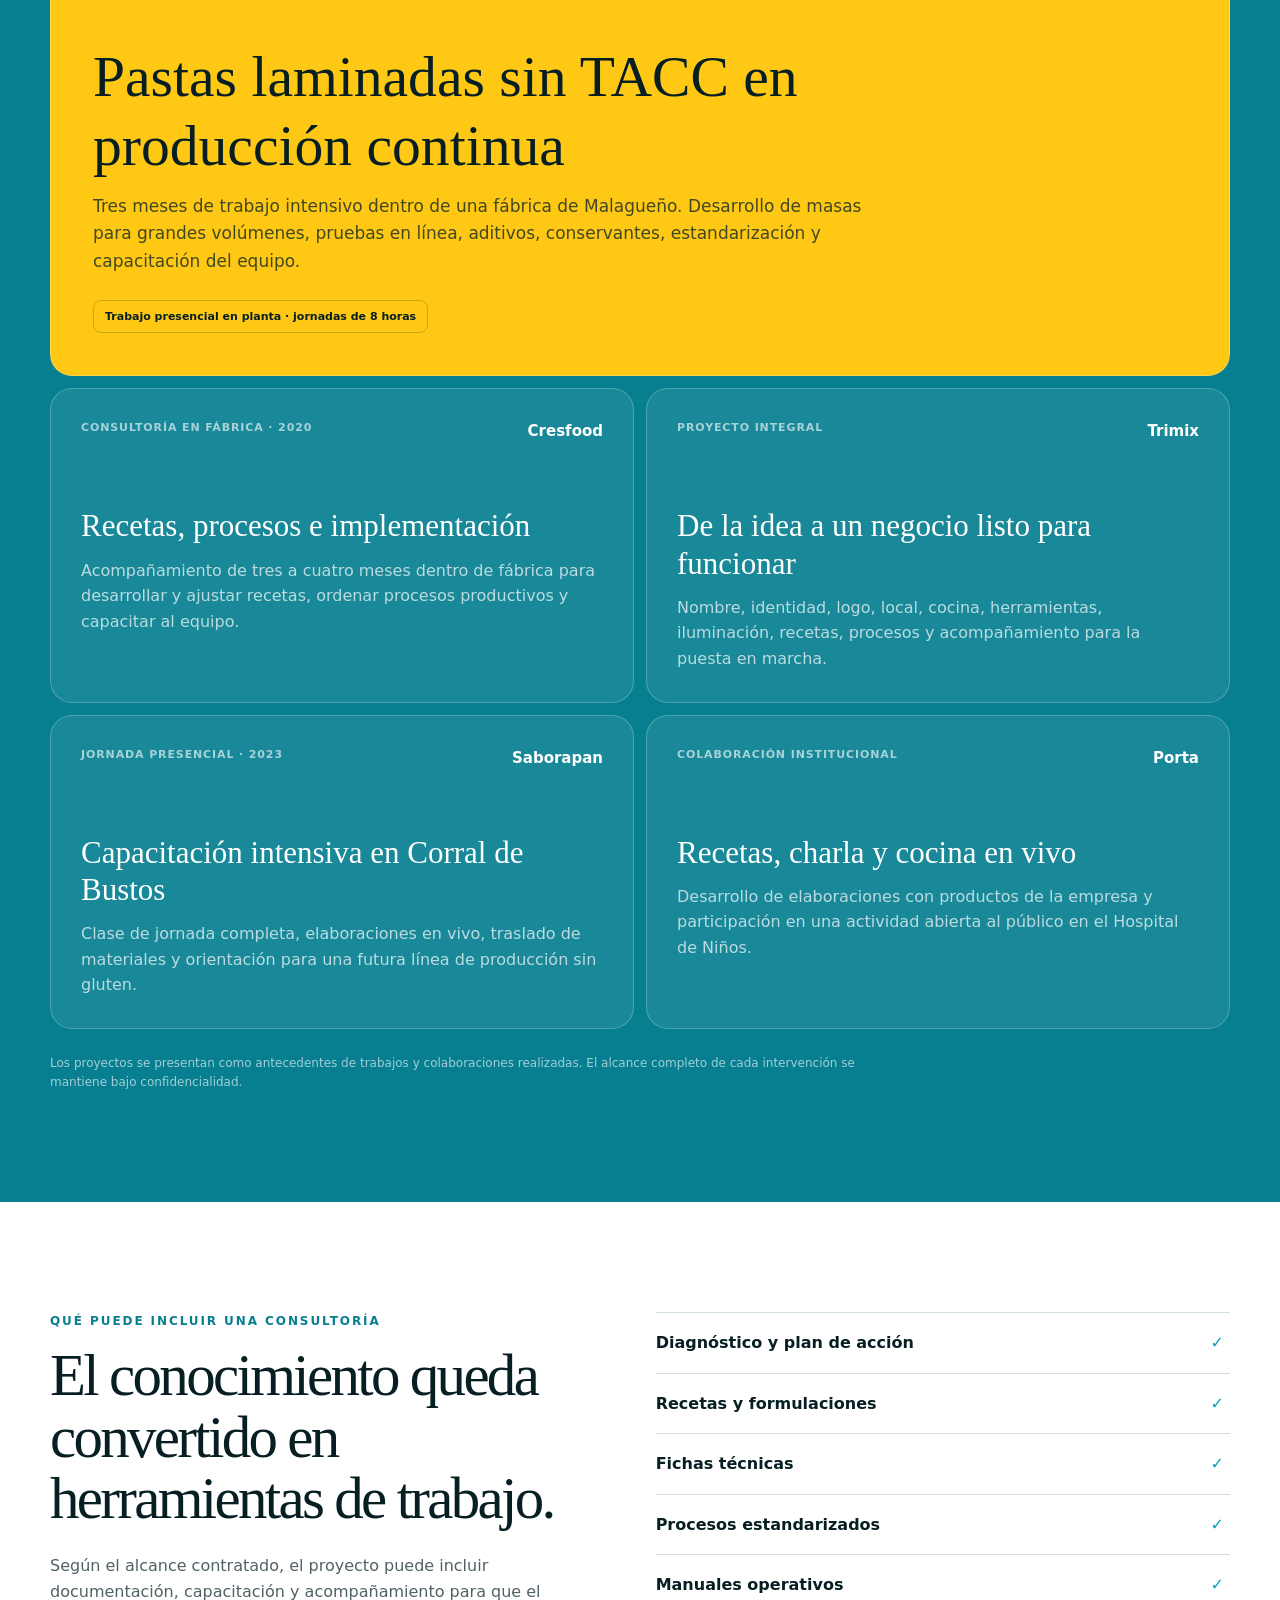
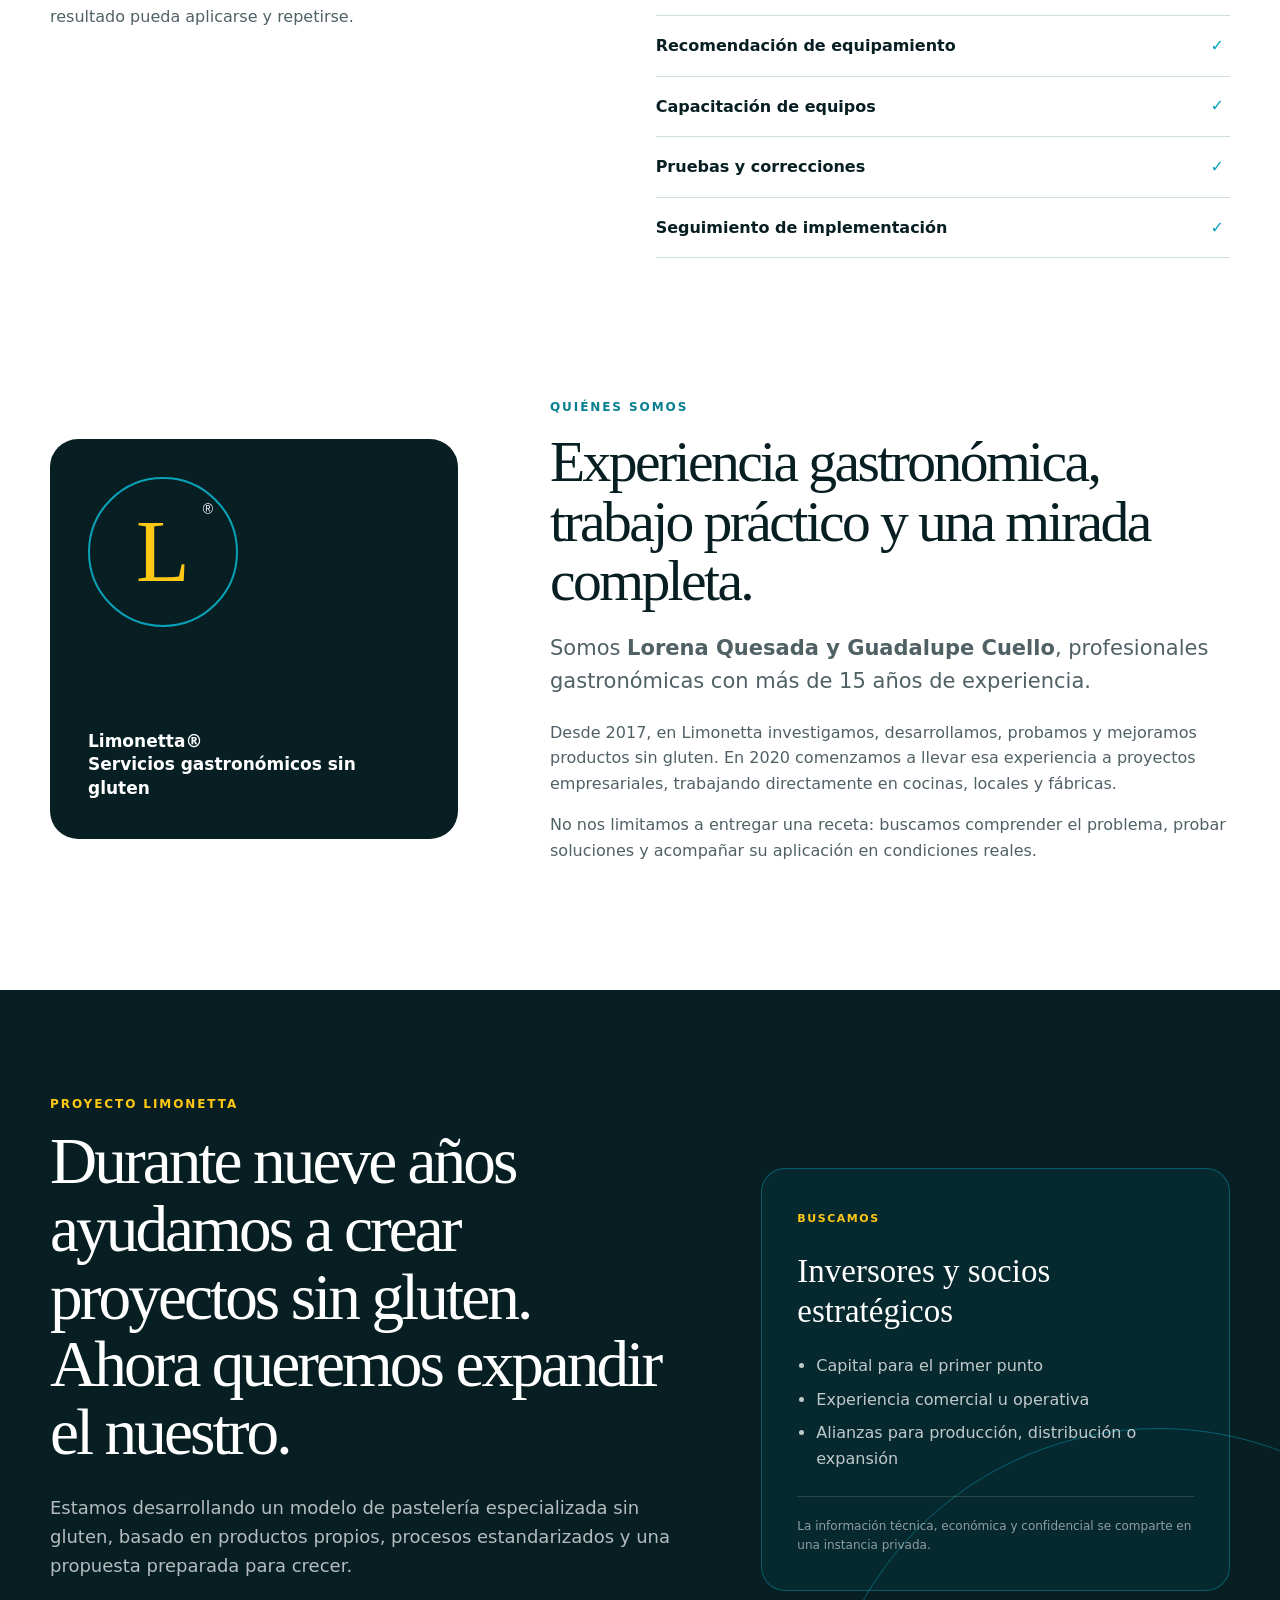
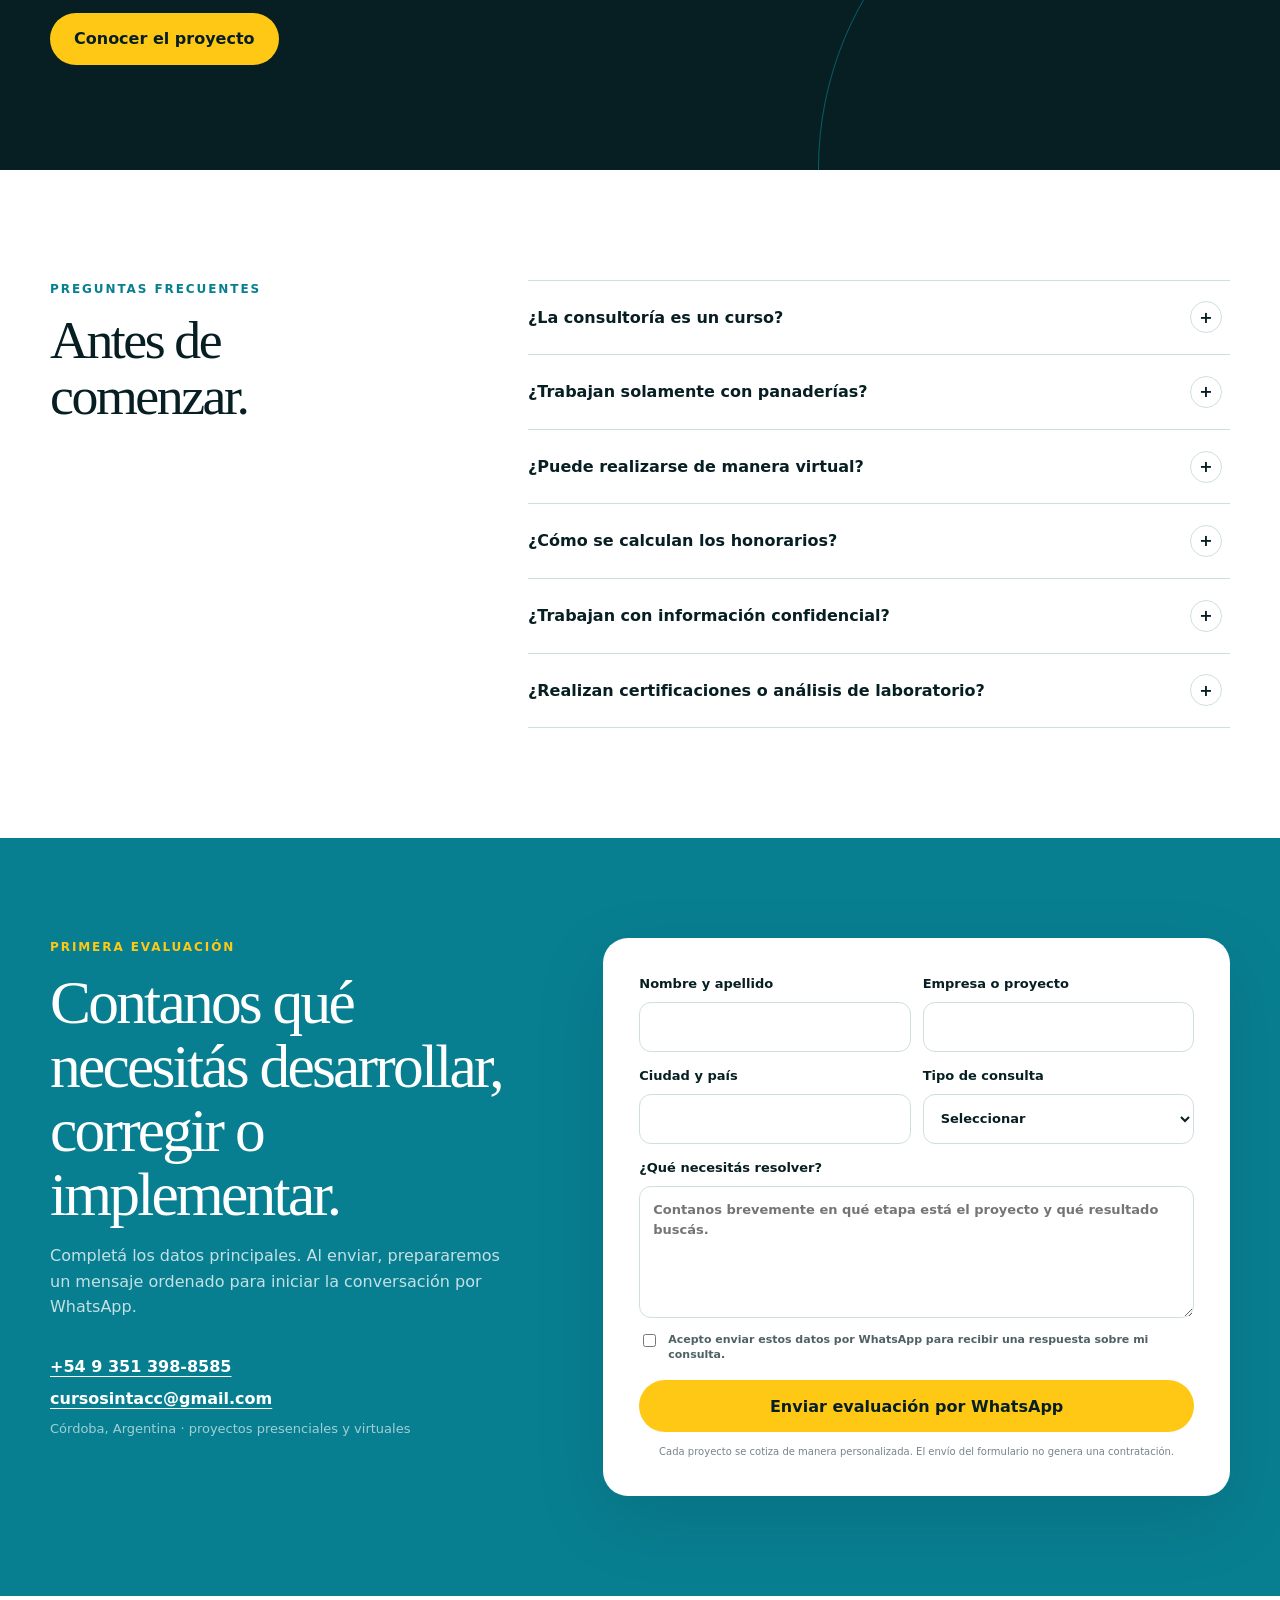
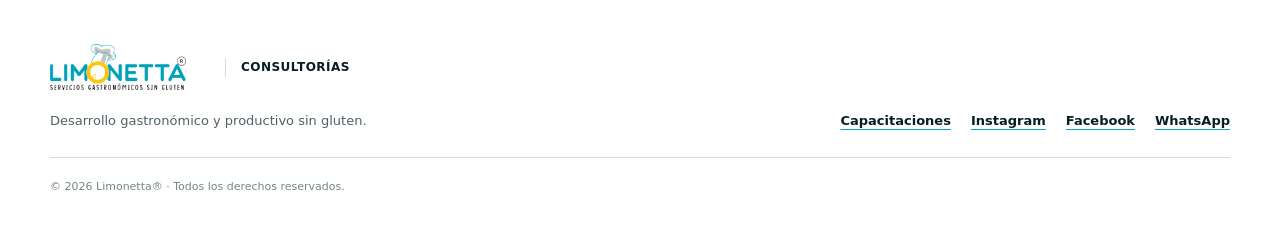
==== commit 268efde8: "Add files via upload" ====
--- a/index.html
+++ b/index.html
@@ -3,170 +3,364 @@
   <head>
     <meta charset="utf-8" />
     <meta name="viewport" content="width=device-width, initial-scale=1" />
-    <meta name="description" content="Proyecto de expansión Limonetta: pastelería especializada sin gluten, alianzas estratégicas e inversión." />
+    <meta name="description" content="Consultorías gastronómicas sin gluten para empresas, emprendimientos y marcas. Desarrollo de productos, procesos, cocinas, equipos y modelos de expansión." />
     <meta name="theme-color" content="#071f23" />
     <meta property="og:type" content="website" />
-    <meta property="og:title" content="Proyecto Limonetta® | Alianzas e inversión" />
-    <meta property="og:description" content="Una pastelería sin gluten con identidad propia y un modelo preparado para crecer." />
-    <meta property="og:url" content="https://consultorias.limonettasingluten.com.ar/proyecto-limonetta/" />
-    <meta property="og:image" content="https://consultorias.limonettasingluten.com.ar/assets/og-consultorias.png" />
-    <link rel="canonical" href="https://consultorias.limonettasingluten.com.ar/proyecto-limonetta/" />
-    <link rel="icon" href="../assets/favicon.png" type="image/png" />
-    <link rel="stylesheet" href="../styles.css" />
+    <meta property="og:title" content="Limonetta® Consultorías Gastronómicas Sin Gluten" />
+    <meta property="og:description" content="Desarrollo, innovación y procesos para proyectos sin gluten." />
+    <meta property="og:url" content="https://consultorias.limonettasingluten.com.ar/" />
+    <meta property="og:image" content="https://consultorias.limonettasingluten.com.ar/og-consultorias.png" />
+    <link rel="canonical" href="https://consultorias.limonettasingluten.com.ar/" />
+    <link rel="icon" href="./favicon.png" type="image/png" />
+    <link rel="stylesheet" href="./styles.css" />
     <script>document.documentElement.classList.add('js');</script>
-    <title>Proyecto Limonetta® | Pastelería, alianzas e inversión</title>
+    <title>Consultorías Gastronómicas Sin Gluten | Limonetta®</title>
+    <script type="application/ld+json">
+      {
+        "@context": "https://schema.org",
+        "@type": "ProfessionalService",
+        "name": "Limonetta Consultorías Gastronómicas Sin Gluten",
+        "url": "https://consultorias.limonettasingluten.com.ar/",
+        "logo": "https://consultorias.limonettasingluten.com.ar/logo-limonetta.png",
+        "telephone": "+54 9 351 398-8585",
+        "email": "cursosintacc@gmail.com",
+        "areaServed": ["Argentina", "Latinoamérica"],
+        "description": "Consultorías gastronómicas especializadas en desarrollo de productos, procesos y proyectos sin gluten."
+      }
+    </script>
   </head>
-  <body class="project-page">
+  <body>
     <a class="skip-link" href="#contenido">Ir al contenido</a>
+
     <header class="site-header" id="inicio">
       <div class="nav-wrap">
-        <a class="brand" href="../" aria-label="Limonetta Consultorías, volver al inicio">
-          <img class="brand-logo" src="../assets/logo-limonetta.png" alt="Limonetta, marca registrada" />
+        <a class="brand" href="#inicio" aria-label="Limonetta Consultorías, inicio">
+          <img class="brand-logo" src="./logo-limonetta.png" alt="Limonetta, marca registrada" />
           <span class="brand-division">Consultorías</span>
         </a>
+
         <button class="menu-button" type="button" aria-expanded="false" aria-controls="main-nav">
-          <span></span><span></span><span></span><span class="sr-only">Abrir menú</span>
+          <span></span><span></span><span></span>
+          <span class="sr-only">Abrir menú</span>
         </button>
+
         <nav class="main-nav" id="main-nav" aria-label="Navegación principal">
-          <a href="../#servicios">Servicios</a>
-          <a href="../#experiencia">Experiencia</a>
-          <a href="#vision">La visión</a>
-          <a href="#hoja-de-ruta">Hoja de ruta</a>
-          <a class="nav-cta" href="#alianzas">Conversemos</a>
+          <a href="#servicios">Servicios</a>
+          <a href="#metodo">Cómo trabajamos</a>
+          <a href="#experiencia">Experiencia</a>
+          <a href="./proyecto-limonetta.html">Proyecto Limonetta</a>
+          <a class="nav-cta" href="#contacto">Solicitar evaluación</a>
         </nav>
       </div>
     </header>
 
     <main id="contenido">
-      <section class="invest-hero">
+      <section class="hero" aria-labelledby="hero-title">
         <div class="hero-grid" aria-hidden="true"></div>
-        <div class="invest-inner">
-          <div class="invest-copy reveal">
-            <p class="eyebrow light">Proyecto de expansión Limonetta®</p>
-            <h1>Durante nueve años ayudamos a crear proyectos sin gluten. Ahora queremos expandir el nuestro.</h1>
-            <p>Una pastelería especializada, con productos propios, procesos estandarizados y una experiencia pensada para convertirse en un modelo replicable.</p>
+        <div class="hero-orb hero-orb-one" aria-hidden="true"></div>
+        <div class="hero-orb hero-orb-two" aria-hidden="true"></div>
+
+        <div class="hero-inner">
+          <div class="hero-copy reveal">
+            <p class="eyebrow light">Desarrollo gastronómico y productivo sin gluten</p>
+            <h1 id="hero-title">Convertimos ideas en productos, procesos y proyectos preparados para crecer.</h1>
+            <p class="hero-lead">Acompañamos a empresas, marcas y emprendimientos desde la primera prueba hasta la implementación en una cocina, un local o una fábrica.</p>
             <div class="hero-actions">
-              <a class="button button-primary" href="#alianzas">Explorar una alianza</a>
-              <a class="button button-ghost" href="../#experiencia">Conocer nuestra experiencia</a>
-            </div>
-          </div>
-          <aside class="invest-card reveal">
-            <p class="eyebrow">Buscamos</p>
-            <h2>Un socio que vea la oportunidad completa.</h2>
-            <p>Capital, experiencia, infraestructura o capacidades que permitan convertir la visión en un primer punto sólido y luego escalarlo.</p>
-            <div class="invest-tags"><span>Inversión</span><span>Operación</span><span>Producción</span><span>Distribución</span><span>Expansión</span></div>
-          </aside>
-        </div>
-      </section>
-
-      <section class="section vision" id="vision" aria-labelledby="vision-title">
-        <div class="vision-heading reveal">
-          <p class="eyebrow">La visión</p>
-          <h2 id="vision-title">Una pastelería sin gluten que se elija por lo rica que es.</h2>
-        </div>
-        <div class="vision-copy reveal">
-          <p class="lead">Queremos crear un espacio donde la seguridad, la calidad y el deseo de comer algo realmente rico formen parte de la misma experiencia.</p>
-          <p>El proyecto se apoya en años de desarrollo de recetas, conocimiento de ingredientes, trabajo con empresas y comprensión directa de las necesidades de quienes viven sin gluten.</p>
-        </div>
-        <div class="vision-pillars">
-          <article class="reveal"><span>01</span><h3>Producto</h3><p>Recetas propias, variedad y una propuesta reconocible.</p></article>
-          <article class="reveal"><span>02</span><h3>Experiencia</h3><p>Un lugar atractivo, cercano y pensado para disfrutar con tranquilidad.</p></article>
-          <article class="reveal"><span>03</span><h3>Sistema</h3><p>Procesos documentados para producir, controlar y repetir.</p></article>
-          <article class="reveal"><span>04</span><h3>Expansión</h3><p>Un primer punto que permita validar y preparar futuras sucursales.</p></article>
-        </div>
-      </section>
-
-      <section class="traction" aria-labelledby="traction-title">
-        <div class="section traction-inner">
-          <div class="traction-copy reveal">
-            <p class="eyebrow light">Por qué Limonetta</p>
-            <h2 id="traction-title">La propuesta nace de experiencia aplicada.</h2>
-            <p>No partimos solamente de una idea. Durante años desarrollamos productos, resolvimos procesos y trabajamos junto a emprendimientos, marcas y fábricas.</p>
-          </div>
-          <div class="traction-stats reveal">
-            <article><strong>9</strong><span>años construyendo Limonetta</span></article>
-            <article><strong>15+</strong><span>años de experiencia gastronómica</span></article>
-            <article><strong>2020</strong><span>inicio de consultorías empresariales</span></article>
-            <article><strong>5</strong><span>casos representativos ya documentados</span></article>
-          </div>
-        </div>
-      </section>
-
-      <section class="section roadmap" id="hoja-de-ruta" aria-labelledby="roadmap-title">
-        <div class="roadmap-heading reveal">
-          <p class="eyebrow">Hoja de ruta</p>
-          <h2 id="roadmap-title">Crecer con orden, validando cada etapa.</h2>
-          <p>La expansión se plantea como un recorrido progresivo. Los números finales se desarrollarán en el plan económico y se compartirán de forma privada.</p>
-        </div>
-        <ol class="roadmap-list">
-          <li class="reveal"><span>01</span><div><h3>Definición del modelo</h3><p>Concepto, identidad, menú inicial, formato del punto y estructura económica.</p></div></li>
-          <li class="reveal"><span>02</span><div><h3>Primer punto piloto</h3><p>Implementación, prueba de demanda, experiencia del cliente y ajustes operativos.</p></div></li>
-          <li class="reveal"><span>03</span><div><h3>Estandarización</h3><p>Recetas, procesos, costos, controles, capacitación y manuales.</p></div></li>
-          <li class="reveal"><span>04</span><div><h3>Consolidación</h3><p>Medición de resultados, fortalecimiento de marca y preparación de la expansión.</p></div></li>
-          <li class="reveal"><span>05</span><div><h3>Sucursales y franquicias</h3><p>Desarrollo del modelo legal, comercial y operativo con profesionales especializados.</p></div></li>
+              <a class="button button-primary" href="#contacto">Contratar una consultoría</a>
+              <a class="button button-ghost" href="./proyecto-limonetta.html">Alianzas e inversión</a>
+            </div>
+          </div>
+
+          <div class="hero-board reveal" aria-label="Áreas de trabajo de Limonetta Consultorías">
+            <div class="board-header">
+              <span>Consultorías a medida</span>
+              <span class="status-dot">Proyecto activo</span>
+            </div>
+            <div class="board-main">
+              <span class="board-number">01</span>
+              <h2>Idea → producto → escala</h2>
+              <p>Integramos técnica gastronómica, experiencia práctica y acompañamiento directo.</p>
+            </div>
+            <div class="board-cards">
+              <article><span>Desarrollo</span><strong>Recetas y prototipos</strong></article>
+              <article><span>Implementación</span><strong>Cocinas y procesos</strong></article>
+              <article><span>Crecimiento</span><strong>Equipos y expansión</strong></article>
+            </div>
+          </div>
+        </div>
+
+        <div class="proof-bar" aria-label="Trayectoria de Limonetta">
+          <span><strong>Desde 2020</strong> consultorías para empresas</span>
+          <span><strong>Más de 15 años</strong> de experiencia gastronómica</span>
+          <span><strong>Limonetta®</strong> identidad, método y trayectoria</span>
+        </div>
+      </section>
+
+      <section class="section positioning" aria-labelledby="positioning-title">
+        <div class="section-kicker reveal">
+          <p class="eyebrow">Una solución para cada etapa</p>
+          <h2 id="positioning-title">No ofrecemos respuestas genéricas.</h2>
+        </div>
+        <div class="positioning-copy reveal">
+          <p class="lead">Diseñamos cada consultoría según el producto, la cocina, el equipo y los objetivos reales del proyecto.</p>
+          <p>Podemos intervenir en una necesidad puntual, desarrollar una propuesta desde cero o acompañar una implementación completa. El alcance, los tiempos y los entregables se definen antes de comenzar.</p>
+        </div>
+        <div class="audience-strip reveal" aria-label="A quiénes acompañamos">
+          <span>Emprendimientos</span>
+          <span>Empresas alimentarias</span>
+          <span>Marcas</span>
+          <span>Fábricas</span>
+          <span>Locales gastronómicos</span>
+          <span>Proyectos de expansión</span>
+        </div>
+      </section>
+
+      <section class="services" id="servicios" aria-labelledby="services-title">
+        <div class="section services-inner">
+          <div class="services-heading reveal">
+            <p class="eyebrow light">Áreas de trabajo</p>
+            <h2 id="services-title">Una mirada integral sobre el negocio sin gluten.</h2>
+            <p>Desde una formulación que todavía no funciona hasta un sistema productivo que necesita orden, capacidad y repetibilidad.</p>
+          </div>
+
+          <div class="service-grid">
+            <article class="service-card reveal">
+              <span class="service-number">01</span>
+              <h3>Investigación y desarrollo</h3>
+              <p>Evaluación de ideas, desarrollo de prototipos y pruebas piloto para transformar una necesidad en un producto viable.</p>
+              <ul><li>Formulación y reformulación</li><li>Pruebas con ingredientes y sustitutos</li><li>Textura, comportamiento y conservación</li></ul>
+            </article>
+            <article class="service-card reveal">
+              <span class="service-number">02</span>
+              <h3>Recetas y aplicaciones para marcas</h3>
+              <p>Creamos preparaciones que muestran las posibilidades de un producto y lo conectan con consumidores y clientes.</p>
+              <ul><li>Recetas exclusivas</li><li>Recetarios y fichas técnicas</li><li>Demostraciones y cocina en vivo</li></ul>
+            </article>
+            <article class="service-card reveal">
+              <span class="service-number">03</span>
+              <h3>Procesos productivos y escala</h3>
+              <p>Ordenamos elaboraciones para producir con claridad, rendimiento y resultados consistentes.</p>
+              <ul><li>Estandarización y grandes volúmenes</li><li>Flujos, tiempos y secuencias</li><li>Freezer, horneado y almacenamiento</li></ul>
+            </article>
+            <article class="service-card reveal">
+              <span class="service-number">04</span>
+              <h3>Armado de cocinas y panaderías</h3>
+              <p>Acompañamos la organización gastronómica y productiva del espacio hasta su puesta en marcha.</p>
+              <ul><li>Sectores, circuitos y equipamiento</li><li>Herramientas y capacidad productiva</li><li>Prevención de contaminación cruzada</li></ul>
+            </article>
+            <article class="service-card reveal">
+              <span class="service-number">05</span>
+              <h3>Capacitación de empresas y equipos</h3>
+              <p>Programas presenciales o virtuales diseñados según el producto, el proceso y las personas que deben implementarlo.</p>
+              <ul><li>Jornadas intensivas</li><li>Trabajo en planta o espacio preparado</li><li>Evaluación y seguimiento</li></ul>
+            </article>
+            <article class="service-card reveal">
+              <span class="service-number">06</span>
+              <h3>Modelos para sucursales y franquicias</h3>
+              <p>Estandarizamos el componente gastronómico para que una propuesta pueda repetirse conservando su identidad y calidad.</p>
+              <ul><li>Manuales de recetas y procesos</li><li>Estándares y controles</li><li>Transferencia y capacitación</li></ul>
+            </article>
+            <article class="service-card reveal">
+              <span class="service-number">07</span>
+              <h3>Activaciones gastronómicas</h3>
+              <p>Experiencias que conectan a una marca con las personas mediante contenido técnico, recetas y elaboración en vivo.</p>
+              <ul><li>Lanzamientos y eventos</li><li>Charlas y acciones institucionales</li><li>Contenido gastronómico de marca</li></ul>
+            </article>
+            <article class="service-card reveal">
+              <span class="service-number">08</span>
+              <h3>Acompañamiento profesional</h3>
+              <p>Seguimiento durante las pruebas, la implementación y la resolución de problemas productivos.</p>
+              <ul><li>Correcciones y ajustes</li><li>Trabajo por etapas o proyecto completo</li><li>Confidencialidad de la información</li></ul>
+            </article>
+          </div>
+        </div>
+      </section>
+
+      <section class="section method" id="metodo" aria-labelledby="method-title">
+        <div class="method-heading reveal">
+          <p class="eyebrow">Cómo trabajamos</p>
+          <h2 id="method-title">Un proceso claro, con objetivos y entregables definidos.</h2>
+          <p>Cada proyecto es diferente. Por eso primero entendemos la necesidad y luego proponemos el recorrido adecuado.</p>
+        </div>
+        <ol class="method-steps">
+          <li class="reveal"><span>01</span><div><h3>Primera evaluación</h3><p>Conocemos el proyecto, el producto, la etapa actual y el problema que necesita resolver.</p></div></li>
+          <li class="reveal"><span>02</span><div><h3>Diagnóstico</h3><p>Analizamos fórmulas, procesos, espacio, equipamiento, capacidad y objetivos.</p></div></li>
+          <li class="reveal"><span>03</span><div><h3>Propuesta a medida</h3><p>Definimos alcance, etapas, modalidad, tiempos, honorarios y entregables.</p></div></li>
+          <li class="reveal"><span>04</span><div><h3>Desarrollo e implementación</h3><p>Realizamos pruebas, documentos, capacitaciones y ajustes según el proyecto.</p></div></li>
+          <li class="reveal"><span>05</span><div><h3>Seguimiento</h3><p>Acompañamos la puesta en marcha y corregimos lo necesario para consolidar el resultado.</p></div></li>
         </ol>
       </section>
 
-      <section class="partner-profile" aria-labelledby="partner-title">
-        <div class="section partner-inner">
-          <div class="partner-heading reveal">
-            <p class="eyebrow light">Alianzas estratégicas</p>
-            <h2 id="partner-title">Distintas capacidades pueden impulsar el proyecto.</h2>
-          </div>
-          <div class="partner-grid">
-            <article class="reveal"><h3>Capital</h3><p>Recursos para local, equipamiento, producción inicial, equipo y puesta en marcha.</p></article>
-            <article class="reveal"><h3>Local o infraestructura</h3><p>Un espacio adecuado o capacidad productiva que acelere la implementación.</p></article>
-            <article class="reveal"><h3>Gestión y operación</h3><p>Experiencia administrando locales, equipos, indicadores y crecimiento.</p></article>
-            <article class="reveal"><h3>Distribución o expansión</h3><p>Red comercial, logística, vínculos o conocimiento de modelos replicables.</p></article>
-          </div>
-        </div>
-      </section>
-
-      <section class="section confidential" aria-labelledby="confidential-title">
-        <div class="confidential-mark reveal">Confidencial</div>
-        <div class="confidential-copy reveal">
-          <p class="eyebrow">Información del proyecto</p>
-          <h2 id="confidential-title">La conversación pública abre la puerta. El proyecto completo se comparte en privado.</h2>
-          <p>El dossier para inversores incluirá el concepto, el equipo, la propuesta de productos, el formato del primer punto, la inversión estimada, el destino de los fondos, las proyecciones y la modalidad de participación.</p>
-          <p>No publicamos recetas, fórmulas, costos sensibles ni información estratégica. Estos contenidos se entregan luego de una primera conversación y, cuando corresponda, bajo acuerdo de confidencialidad.</p>
-        </div>
-      </section>
-
-      <section class="contact invest-contact" id="alianzas" aria-labelledby="alliance-title">
+      <section class="experience" id="experiencia" aria-labelledby="experience-title">
+        <div class="section experience-inner">
+          <div class="experience-heading reveal">
+            <p class="eyebrow light">Experiencia aplicada</p>
+            <h2 id="experience-title">Proyectos reales, desafíos diferentes.</h2>
+            <p>Una selección de trabajos y colaboraciones que muestran distintas escalas de intervención.</p>
+          </div>
+
+          <div class="case-grid">
+            <article class="case-card featured reveal">
+              <div class="case-top"><span>Desarrollo industrial</span><strong>Capadocia</strong></div>
+              <h3>Pastas laminadas sin TACC en producción continua</h3>
+              <p>Tres meses de trabajo intensivo dentro de una fábrica de Malagueño. Desarrollo de masas para grandes volúmenes, pruebas en línea, aditivos, conservantes, estandarización y capacitación del equipo.</p>
+              <span class="case-detail">Trabajo presencial en planta · jornadas de 8 horas</span>
+            </article>
+            <article class="case-card reveal">
+              <div class="case-top"><span>Consultoría en fábrica · 2020</span><strong>Cresfood</strong></div>
+              <h3>Recetas, procesos e implementación</h3>
+              <p>Acompañamiento de tres a cuatro meses dentro de fábrica para desarrollar y ajustar recetas, ordenar procesos productivos y capacitar al equipo.</p>
+            </article>
+            <article class="case-card reveal">
+              <div class="case-top"><span>Proyecto integral</span><strong>Trimix</strong></div>
+              <h3>De la idea a un negocio listo para funcionar</h3>
+              <p>Nombre, identidad, logo, local, cocina, herramientas, iluminación, recetas, procesos y acompañamiento para la puesta en marcha.</p>
+            </article>
+            <article class="case-card reveal">
+              <div class="case-top"><span>Jornada presencial · 2023</span><strong>Saborapan</strong></div>
+              <h3>Capacitación intensiva en Corral de Bustos</h3>
+              <p>Clase de jornada completa, elaboraciones en vivo, traslado de materiales y orientación para una futura línea de producción sin gluten.</p>
+            </article>
+            <article class="case-card reveal">
+              <div class="case-top"><span>Colaboración institucional</span><strong>Porta</strong></div>
+              <h3>Recetas, charla y cocina en vivo</h3>
+              <p>Desarrollo de elaboraciones con productos de la empresa y participación en una actividad abierta al público en el Hospital de Niños.</p>
+            </article>
+          </div>
+          <p class="case-note reveal">Los proyectos se presentan como antecedentes de trabajos y colaboraciones realizadas. El alcance completo de cada intervención se mantiene bajo confidencialidad.</p>
+        </div>
+      </section>
+
+      <section class="section deliverables" aria-labelledby="deliverables-title">
+        <div class="deliverables-copy reveal">
+          <p class="eyebrow">Qué puede incluir una consultoría</p>
+          <h2 id="deliverables-title">El conocimiento queda convertido en herramientas de trabajo.</h2>
+          <p>Según el alcance contratado, el proyecto puede incluir documentación, capacitación y acompañamiento para que el resultado pueda aplicarse y repetirse.</p>
+        </div>
+        <div class="deliverables-list reveal">
+          <span>Diagnóstico y plan de acción</span>
+          <span>Recetas y formulaciones</span>
+          <span>Fichas técnicas</span>
+          <span>Procesos estandarizados</span>
+          <span>Manuales operativos</span>
+          <span>Recomendación de equipamiento</span>
+          <span>Capacitación de equipos</span>
+          <span>Pruebas y correcciones</span>
+          <span>Seguimiento de implementación</span>
+        </div>
+      </section>
+
+      <section class="section about" aria-labelledby="about-title">
+        <div class="about-identity reveal">
+          <div class="about-mark">L<span>®</span></div>
+          <p>Limonetta®<br />Servicios gastronómicos sin gluten</p>
+        </div>
+        <div class="about-copy reveal">
+          <p class="eyebrow">Quiénes somos</p>
+          <h2 id="about-title">Experiencia gastronómica, trabajo práctico y una mirada completa.</h2>
+          <p class="lead">Somos <strong>Lorena Quesada y Guadalupe Cuello</strong>, profesionales gastronómicas con más de 15 años de experiencia.</p>
+          <p>Desde 2017, en Limonetta investigamos, desarrollamos, probamos y mejoramos productos sin gluten. En 2020 comenzamos a llevar esa experiencia a proyectos empresariales, trabajando directamente en cocinas, locales y fábricas.</p>
+          <p>No nos limitamos a entregar una receta: buscamos comprender el problema, probar soluciones y acompañar su aplicación en condiciones reales.</p>
+        </div>
+      </section>
+
+      <section class="project-callout" aria-labelledby="project-title">
+        <div class="project-callout-inner">
+          <div class="project-copy reveal">
+            <p class="eyebrow light">Proyecto Limonetta</p>
+            <h2 id="project-title">Durante nueve años ayudamos a crear proyectos sin gluten. Ahora queremos expandir el nuestro.</h2>
+            <p>Estamos desarrollando un modelo de pastelería especializada sin gluten, basado en productos propios, procesos estandarizados y una propuesta preparada para crecer.</p>
+            <a class="button button-primary" href="./proyecto-limonetta.html">Conocer el proyecto</a>
+          </div>
+          <div class="project-panel reveal">
+            <span>Buscamos</span>
+            <h3>Inversores y socios estratégicos</h3>
+            <ul><li>Capital para el primer punto</li><li>Experiencia comercial u operativa</li><li>Alianzas para producción, distribución o expansión</li></ul>
+            <p>La información técnica, económica y confidencial se comparte en una instancia privada.</p>
+          </div>
+        </div>
+      </section>
+
+      <section class="section faq" aria-labelledby="faq-title">
+        <div class="faq-heading reveal">
+          <p class="eyebrow">Preguntas frecuentes</p>
+          <h2 id="faq-title">Antes de comenzar.</h2>
+        </div>
+        <div class="accordion reveal">
+          <details><summary>¿La consultoría es un curso?</summary><p>No. Cada consultoría se diseña según las necesidades, la escala y los objetivos de un proyecto específico.</p></details>
+          <details><summary>¿Trabajan solamente con panaderías?</summary><p>No. Acompañamos distintos rubros gastronómicos y alimentarios que necesitan desarrollar productos, procesos o propuestas sin gluten.</p></details>
+          <details><summary>¿Puede realizarse de manera virtual?</summary><p>Sí. Algunas etapas pueden desarrollarse virtualmente. Cuando el proyecto requiere trabajo presencial, se cotizan traslado, jornadas y condiciones de implementación.</p></details>
+          <details><summary>¿Cómo se calculan los honorarios?</summary><p>Según la complejidad, las etapas, la modalidad, los tiempos y los entregables. Luego de la primera evaluación enviamos una propuesta personalizada.</p></details>
+          <details><summary>¿Trabajan con información confidencial?</summary><p>Sí. El alcance puede contemplar acuerdos de confidencialidad y pautas específicas para proteger fórmulas, procesos e información del negocio.</p></details>
+          <details><summary>¿Realizan certificaciones o análisis de laboratorio?</summary><p>No realizamos análisis químicos ni certificaciones. Nuestro trabajo se concentra en el desarrollo gastronómico y productivo; cuando es necesario, articulamos con los profesionales o instituciones correspondientes.</p></details>
+        </div>
+      </section>
+
+      <section class="contact" id="contacto" aria-labelledby="contact-title">
         <div class="contact-inner">
           <div class="contact-copy reveal">
-            <p class="eyebrow light">Conversemos</p>
-            <h2 id="alliance-title">¿Te interesa conocer Proyecto Limonetta?</h2>
-            <p>Buscamos personas y organizaciones que puedan aportar capital, experiencia o capacidades estratégicas para construir un modelo sólido y escalable.</p>
-            <div class="contact-direct"><a href="tel:+5493513988585">+54 9 351 398-8585</a><a href="mailto:cursosintacc@gmail.com">cursosintacc@gmail.com</a><span>Córdoba, Argentina</span></div>
-          </div>
-          <form class="project-form reveal" id="project-form" data-investment-form>
+            <p class="eyebrow light">Primera evaluación</p>
+            <h2 id="contact-title">Contanos qué necesitás desarrollar, corregir o implementar.</h2>
+            <p>Completá los datos principales. Al enviar, prepararemos un mensaje ordenado para iniciar la conversación por WhatsApp.</p>
+            <div class="contact-direct">
+              <a href="tel:+5493513988585">+54 9 351 398-8585</a>
+              <a href="mailto:cursosintacc@gmail.com">cursosintacc@gmail.com</a>
+              <span>Córdoba, Argentina · proyectos presenciales y virtuales</span>
+            </div>
+          </div>
+
+          <form class="project-form reveal" id="project-form">
             <div class="field-row">
               <label>Nombre y apellido<input required name="nombre" autocomplete="name" /></label>
-              <label>Empresa u organización<input name="empresa" autocomplete="organization" /></label>
-            </div>
-            <label>Ciudad y país<input required name="ubicacion" /></label>
-            <label>¿Qué tipo de alianza te interesa?
-              <select required name="tipo">
-                <option value="">Seleccionar</option><option>Inversión de capital</option><option>Local o infraestructura</option><option>Producción o distribución</option><option>Gestión y operación</option><option>Expansión y franquicias</option><option>Explorar otra alianza</option>
-              </select>
-            </label>
-            <label>Contanos brevemente sobre tu interés<textarea required name="necesidad" rows="5"></textarea></label>
-            <label class="privacy"><input required type="checkbox" name="privacidad" /> <span>Acepto enviar estos datos por WhatsApp para iniciar una conversación privada.</span></label>
-            <button class="button button-primary full" type="submit">Solicitar una conversación</button>
-            <p class="form-note">El envío no implica aceptación de inversión, asociación ni compromiso contractual.</p>
+              <label>Empresa o proyecto<input name="empresa" autocomplete="organization" /></label>
+            </div>
+            <div class="field-row">
+              <label>Ciudad y país<input required name="ubicacion" autocomplete="country-name" /></label>
+              <label>Tipo de consulta
+                <select required name="tipo">
+                  <option value="">Seleccionar</option>
+                  <option>Desarrollo o corrección de productos</option>
+                  <option>Procesos productivos y escala</option>
+                  <option>Armado de cocina o negocio</option>
+                  <option>Capacitación de equipos</option>
+                  <option>Franquicias o expansión</option>
+                  <option>Recetas o activación para una marca</option>
+                  <option>Alianza o inversión en Proyecto Limonetta</option>
+                  <option>Otra necesidad</option>
+                </select>
+              </label>
+            </div>
+            <label>¿Qué necesitás resolver?<textarea required name="necesidad" rows="5" placeholder="Contanos brevemente en qué etapa está el proyecto y qué resultado buscás."></textarea></label>
+            <label class="privacy"><input required type="checkbox" name="privacidad" /> <span>Acepto enviar estos datos por WhatsApp para recibir una respuesta sobre mi consulta.</span></label>
+            <button class="button button-primary full" type="submit">Enviar evaluación por WhatsApp</button>
+            <p class="form-note">Cada proyecto se cotiza de manera personalizada. El envío del formulario no genera una contratación.</p>
           </form>
         </div>
       </section>
     </main>
 
     <footer class="site-footer">
-      <div class="footer-main"><a class="brand footer-brand" href="../"><img class="brand-logo" src="../assets/logo-limonetta.png" alt="Limonetta" /><span class="brand-division">Consultorías</span></a><p>Proyecto Limonetta · alianzas e inversión.</p></div>
-      <div class="footer-links"><a href="../">Consultorías</a><a href="https://limonettasingluten.com.ar/">Capacitaciones</a><a href="https://www.instagram.com/limonettasingluten/" target="_blank" rel="noreferrer">Instagram</a><a href="https://wa.me/5493513988585" target="_blank" rel="noreferrer">WhatsApp</a></div>
+      <div class="footer-main">
+        <a class="brand footer-brand" href="#inicio">
+          <img class="brand-logo" src="./logo-limonetta.png" alt="Limonetta" />
+          <span class="brand-division">Consultorías</span>
+        </a>
+        <p>Desarrollo gastronómico y productivo sin gluten.</p>
+      </div>
+      <div class="footer-links">
+        <a href="https://limonettasingluten.com.ar/">Capacitaciones</a>
+        <a href="https://www.instagram.com/limonettasingluten/" target="_blank" rel="noreferrer">Instagram</a>
+        <a href="https://www.facebook.com/limonettasingluten/" target="_blank" rel="noreferrer">Facebook</a>
+        <a href="https://wa.me/5493513988585" target="_blank" rel="noreferrer">WhatsApp</a>
+      </div>
       <p class="copyright">© <span id="year"></span> Limonetta® · Todos los derechos reservados.</p>
     </footer>
-    <a class="floating-whatsapp" href="https://wa.me/5493513988585?text=Hola%2C%20quiero%20conocer%20Proyecto%20Limonetta%20y%20explorar%20una%20alianza." target="_blank" rel="noreferrer" aria-label="Consultar por WhatsApp"><span aria-hidden="true">◉</span> WhatsApp</a>
+
+    <a class="floating-whatsapp" href="https://wa.me/5493513988585?text=Hola%2C%20quiero%20consultar%20por%20un%20proyecto%20gastron%C3%B3mico%20sin%20gluten." target="_blank" rel="noreferrer" aria-label="Consultar por WhatsApp">
+      <span aria-hidden="true">◉</span> WhatsApp
+    </a>
+
     <div class="toast" id="toast" role="status" aria-live="polite">Preparando tu consulta…</div>
-    <script src="../app.js"></script>
+    <script src="./app.js"></script>
   </body>
 </html>
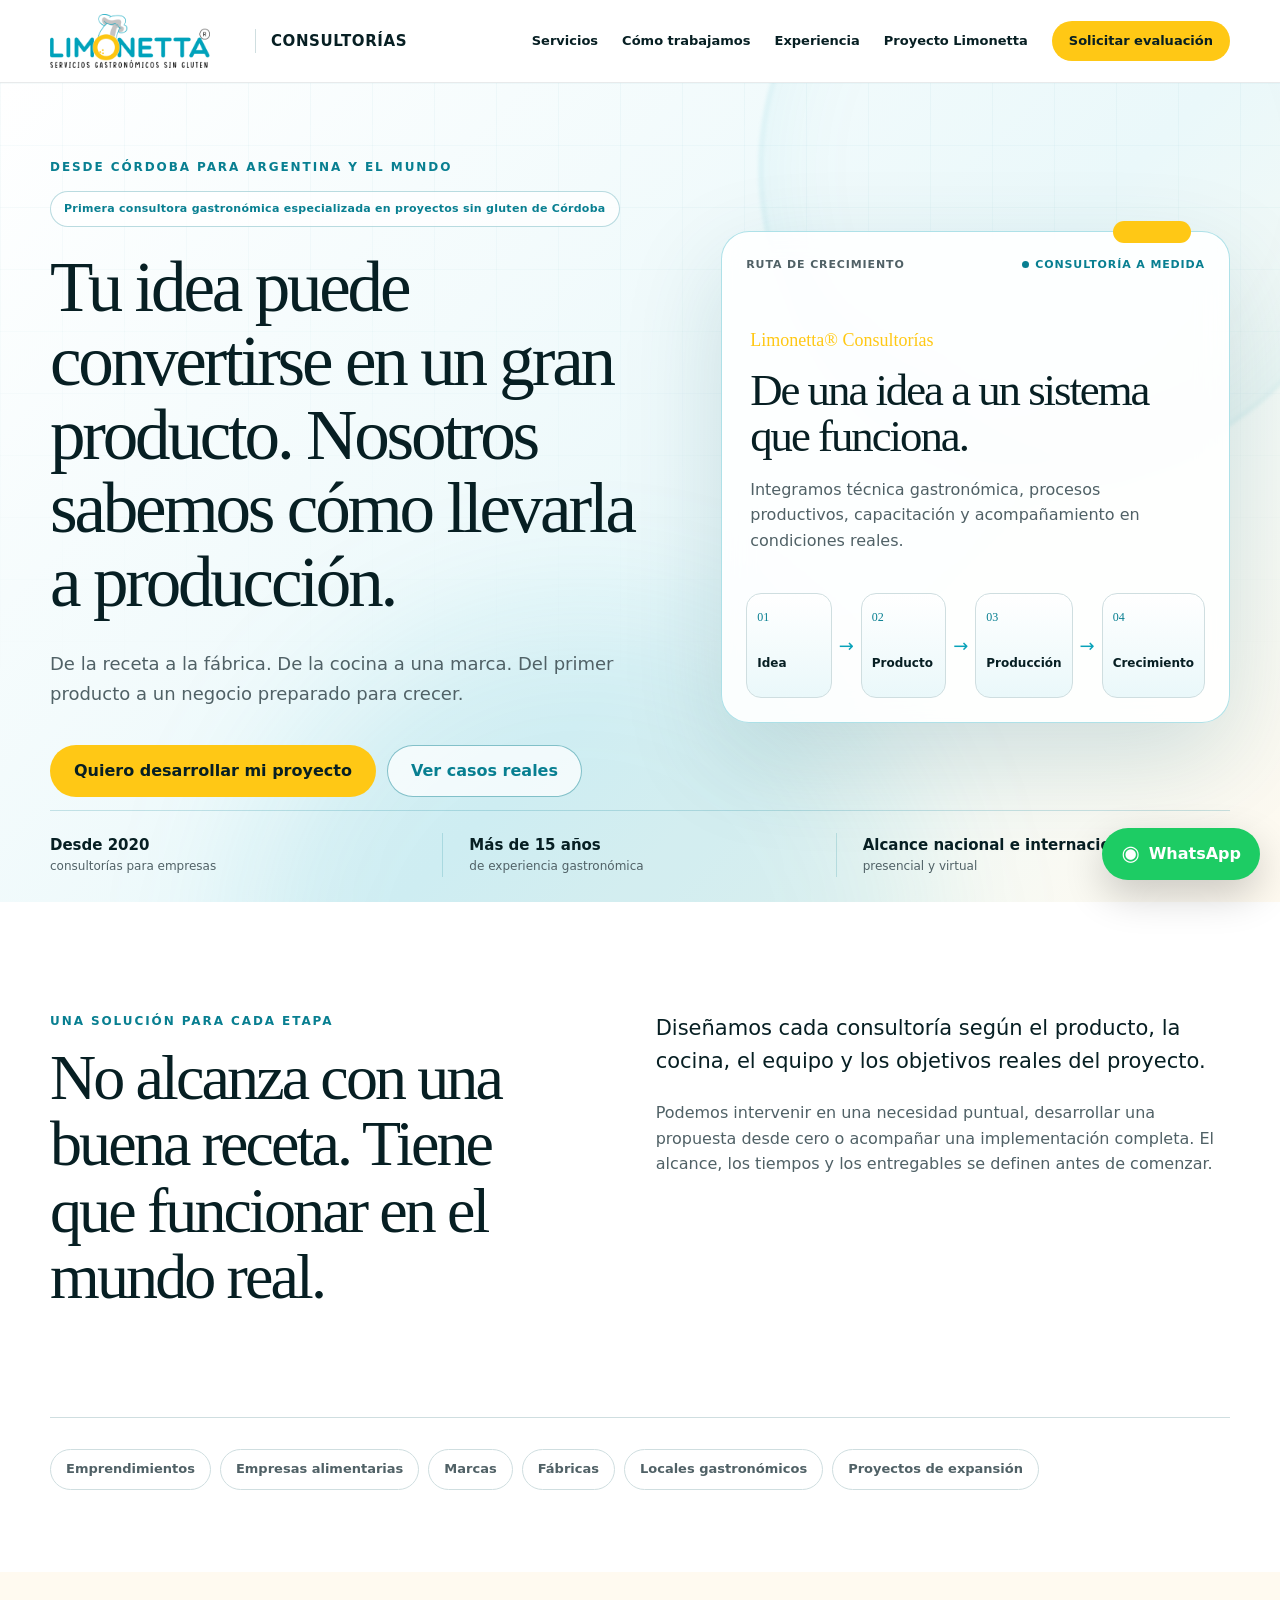
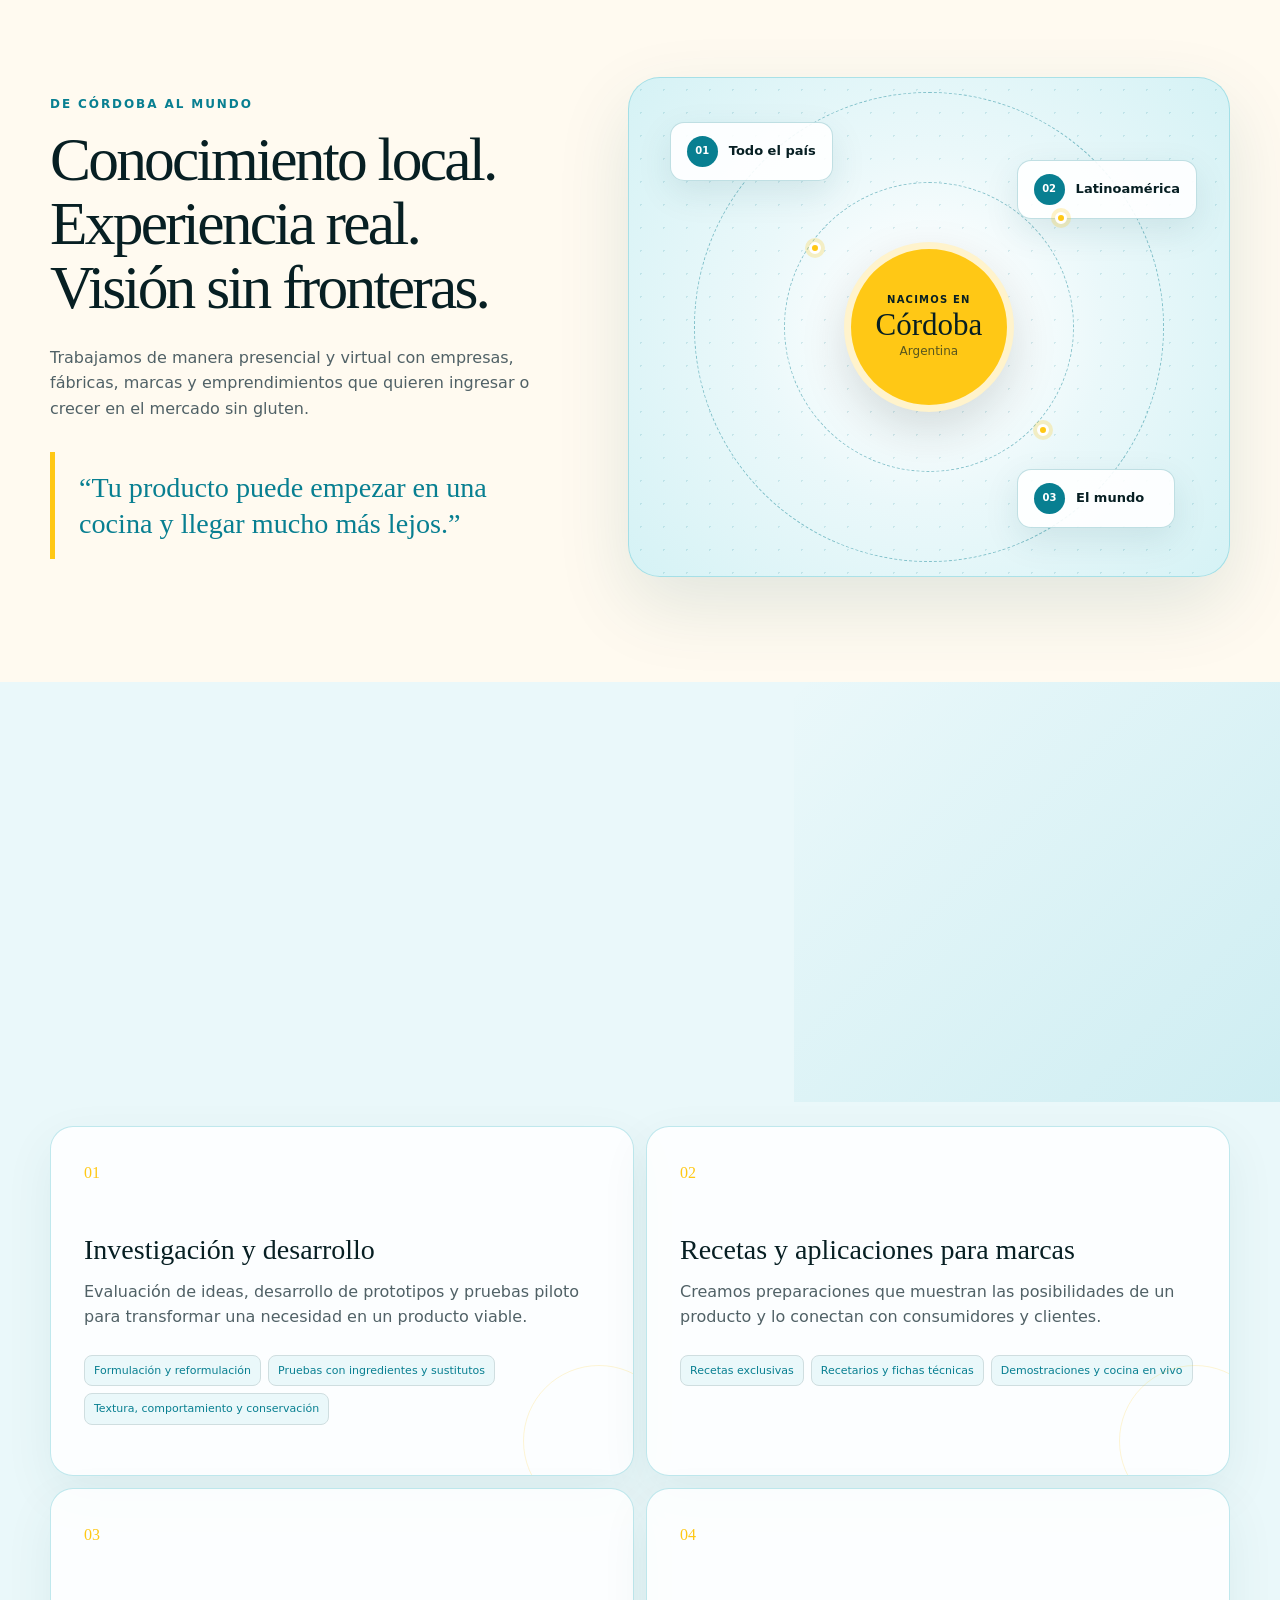
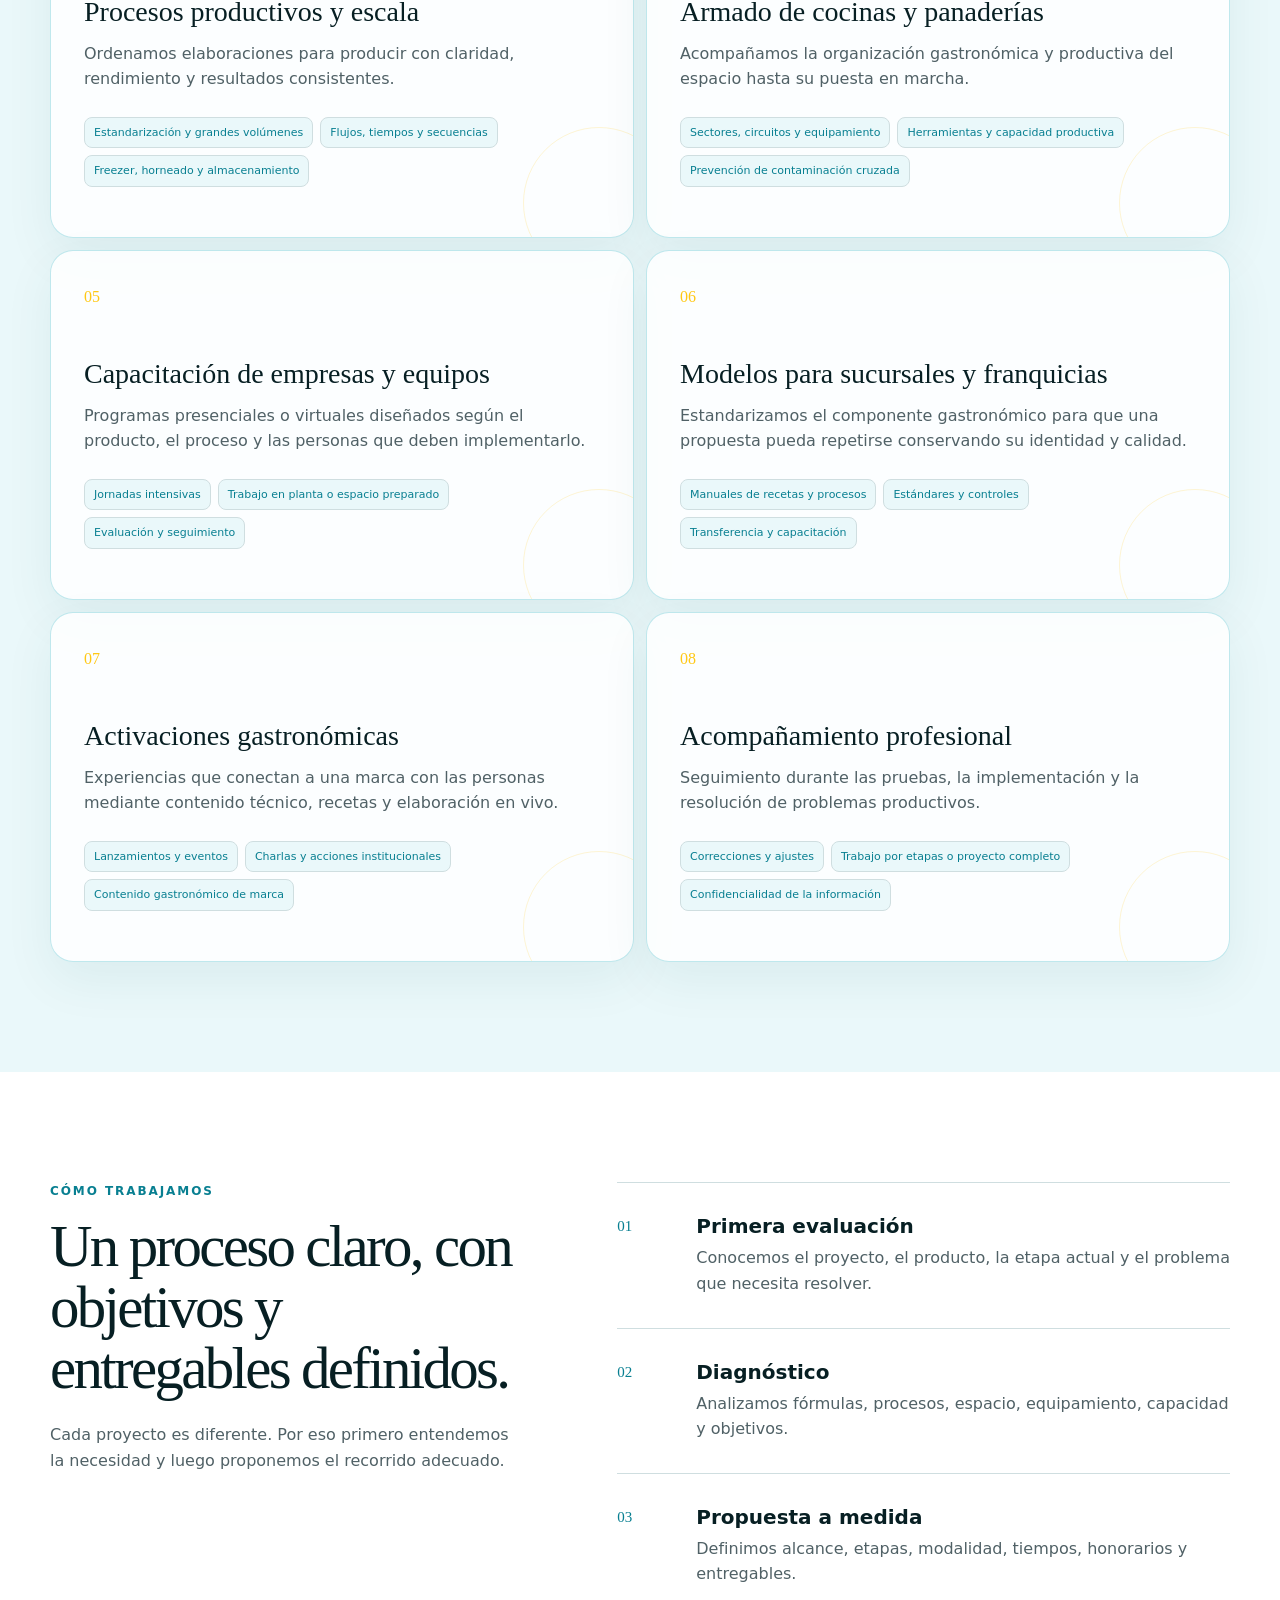
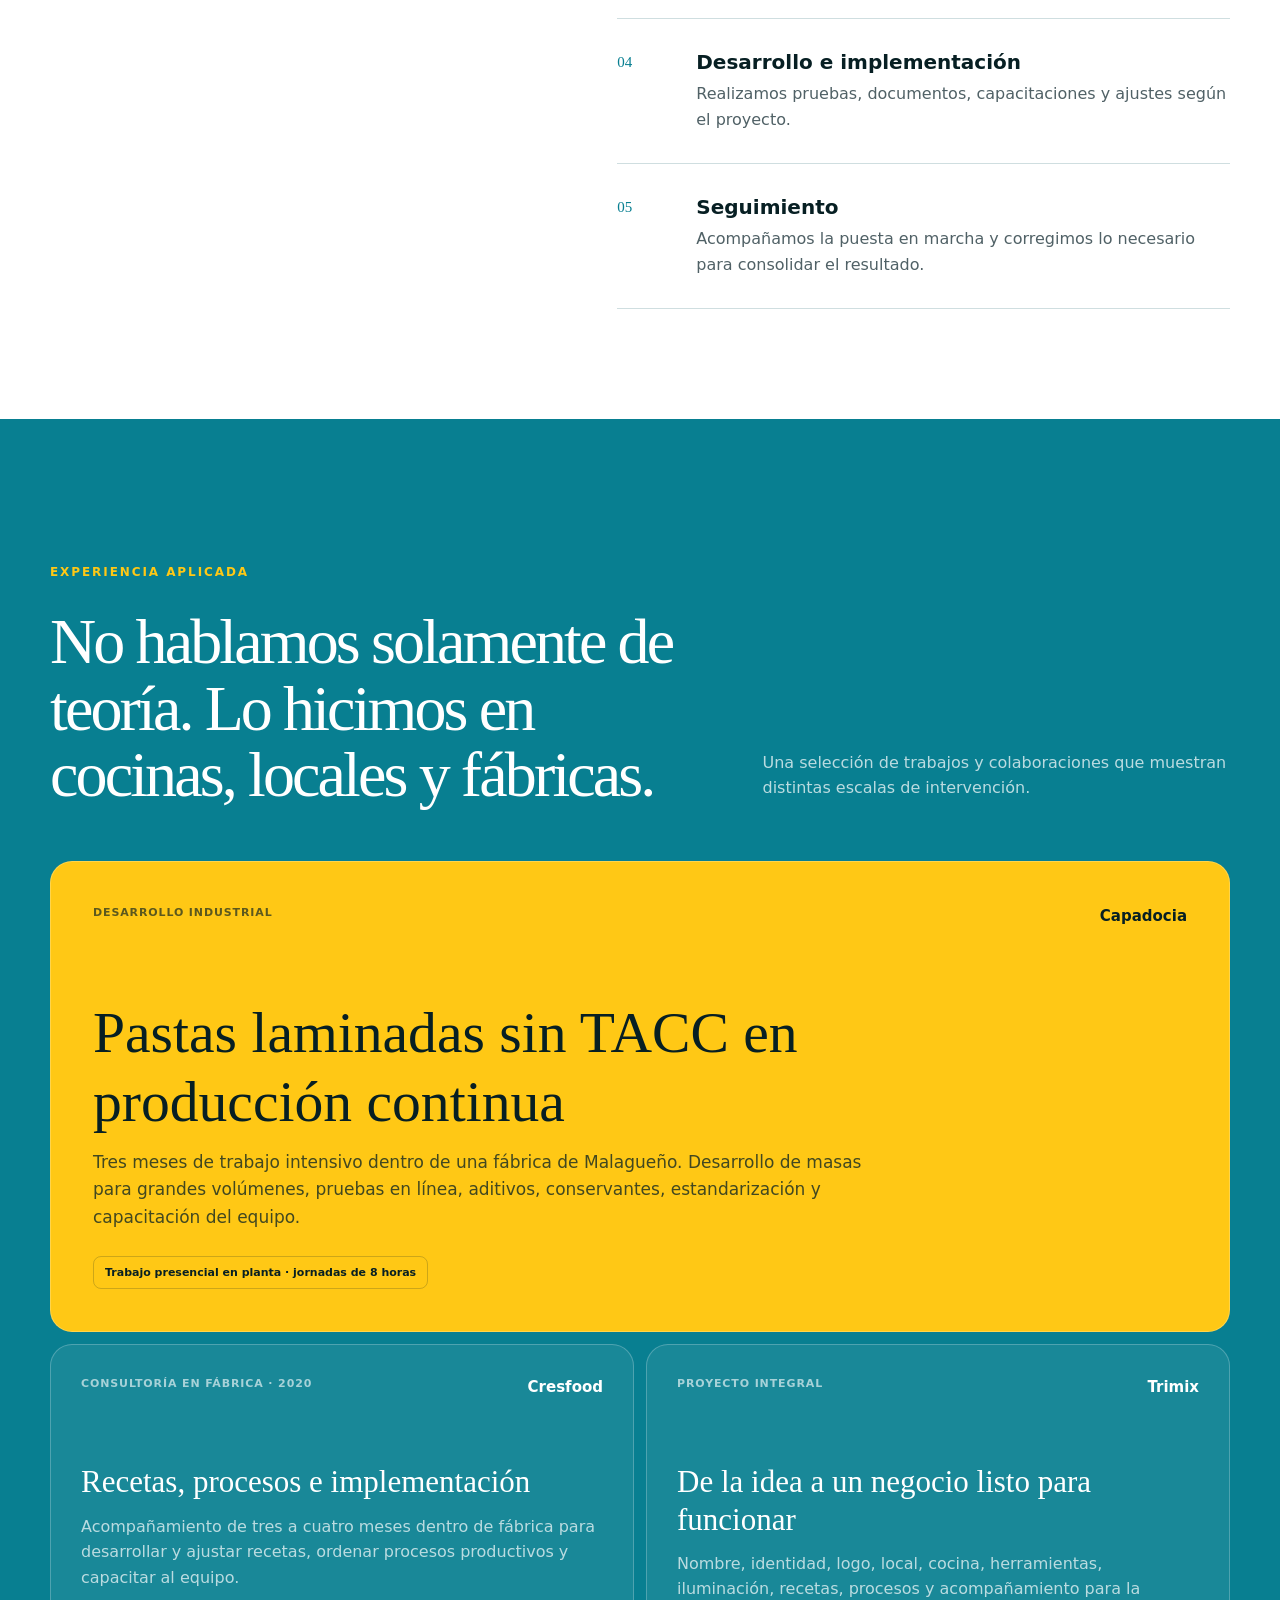
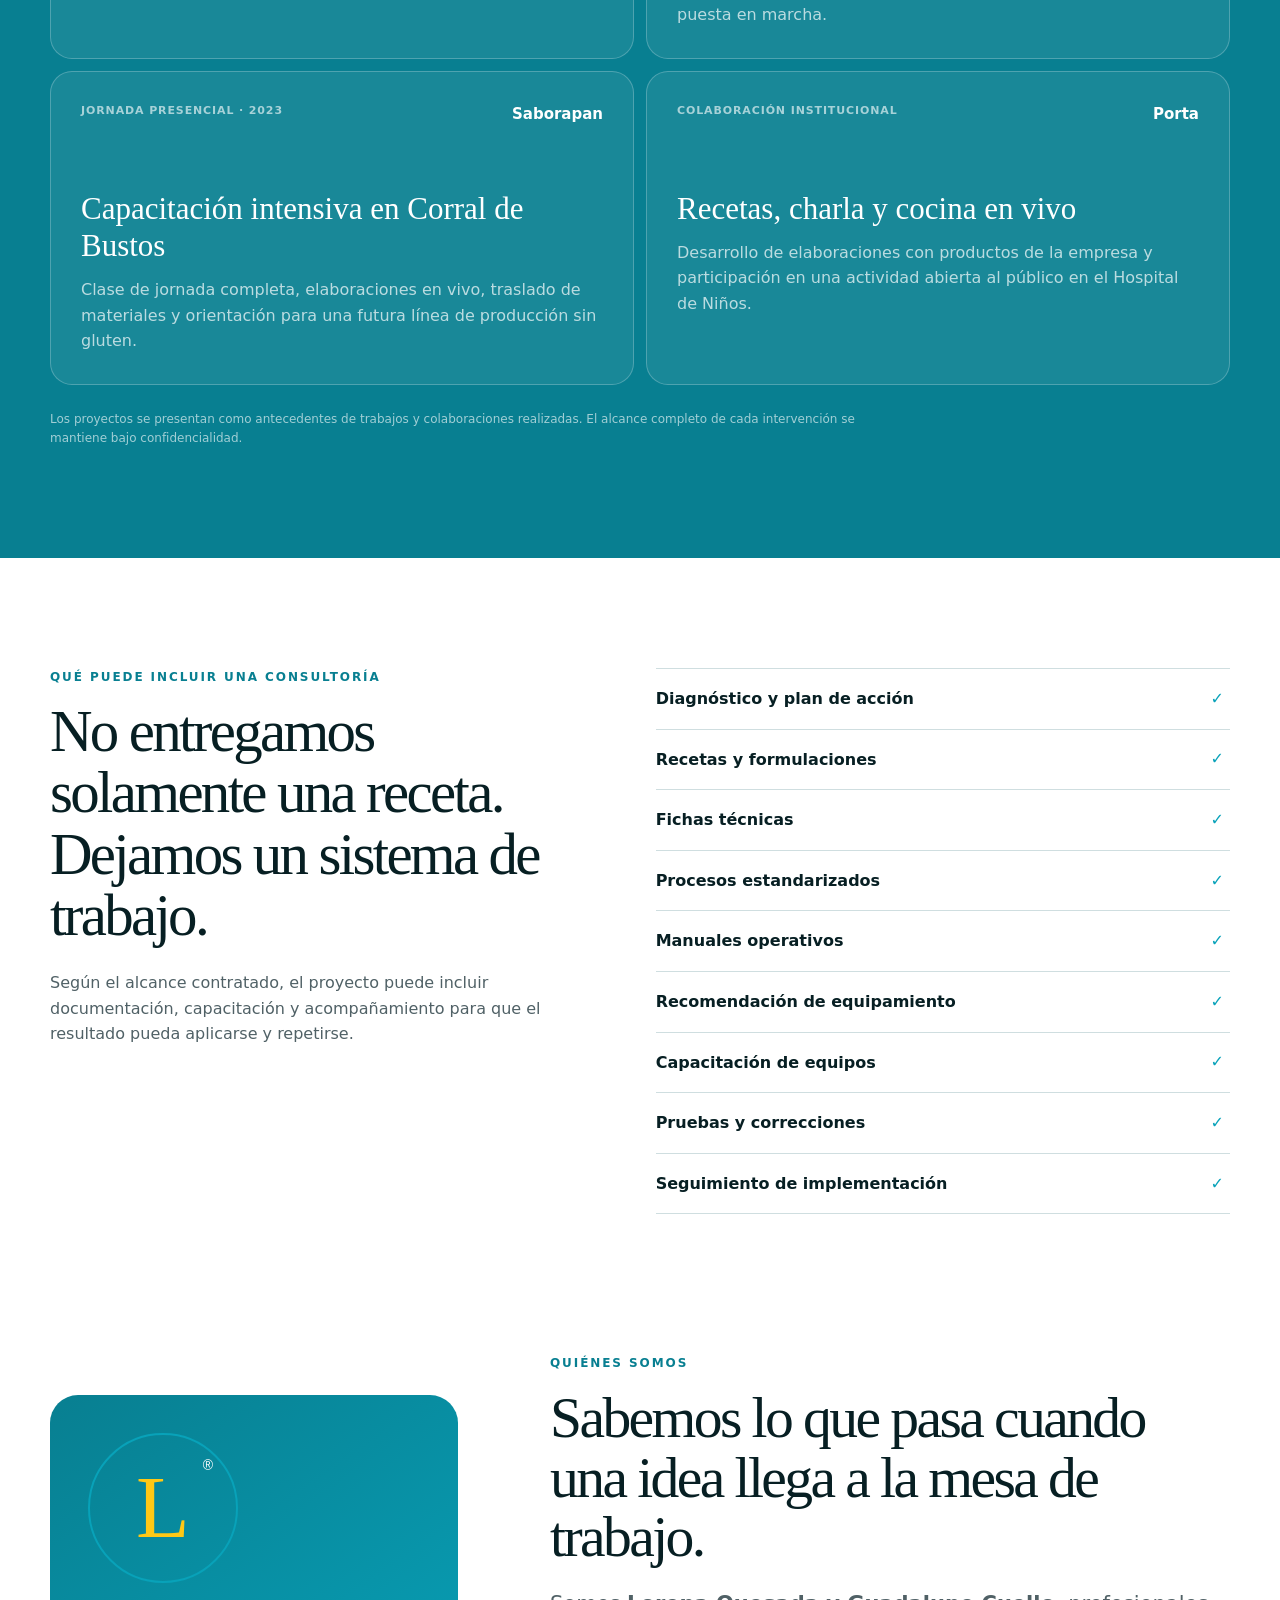
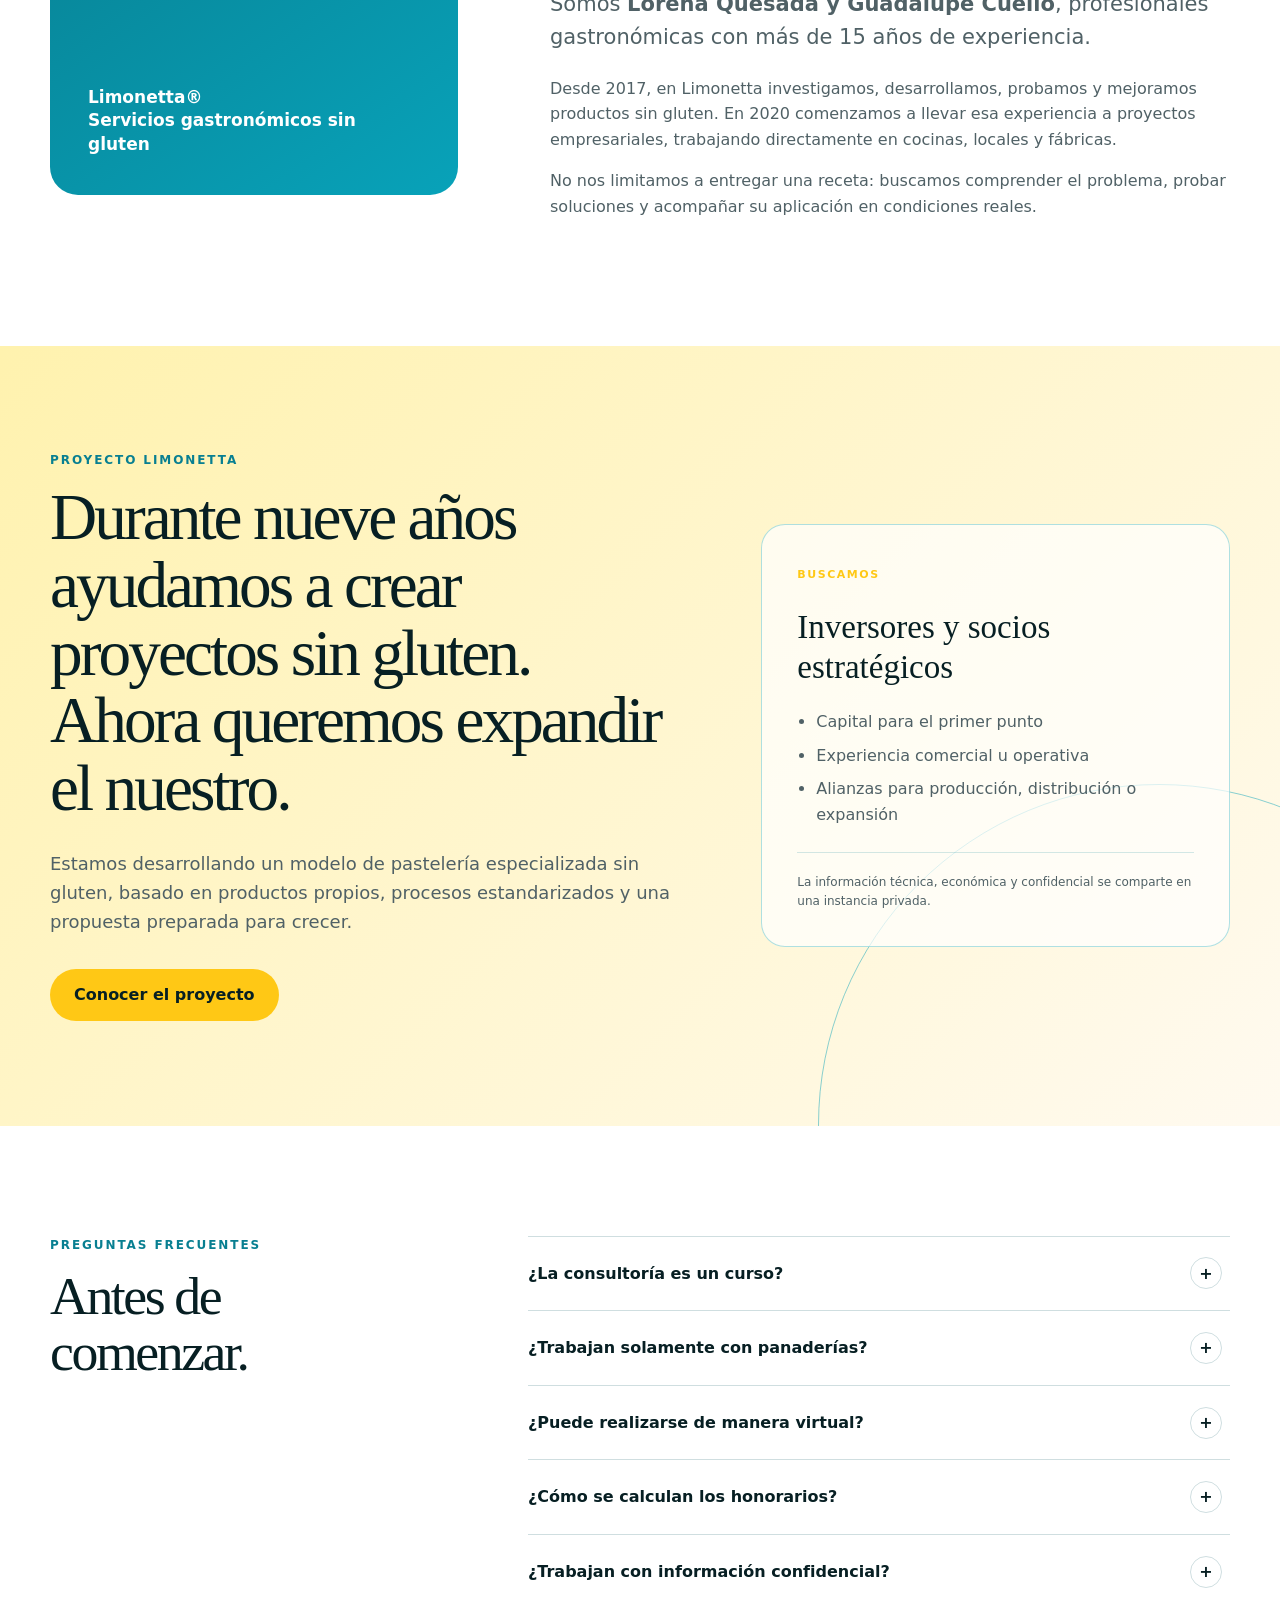
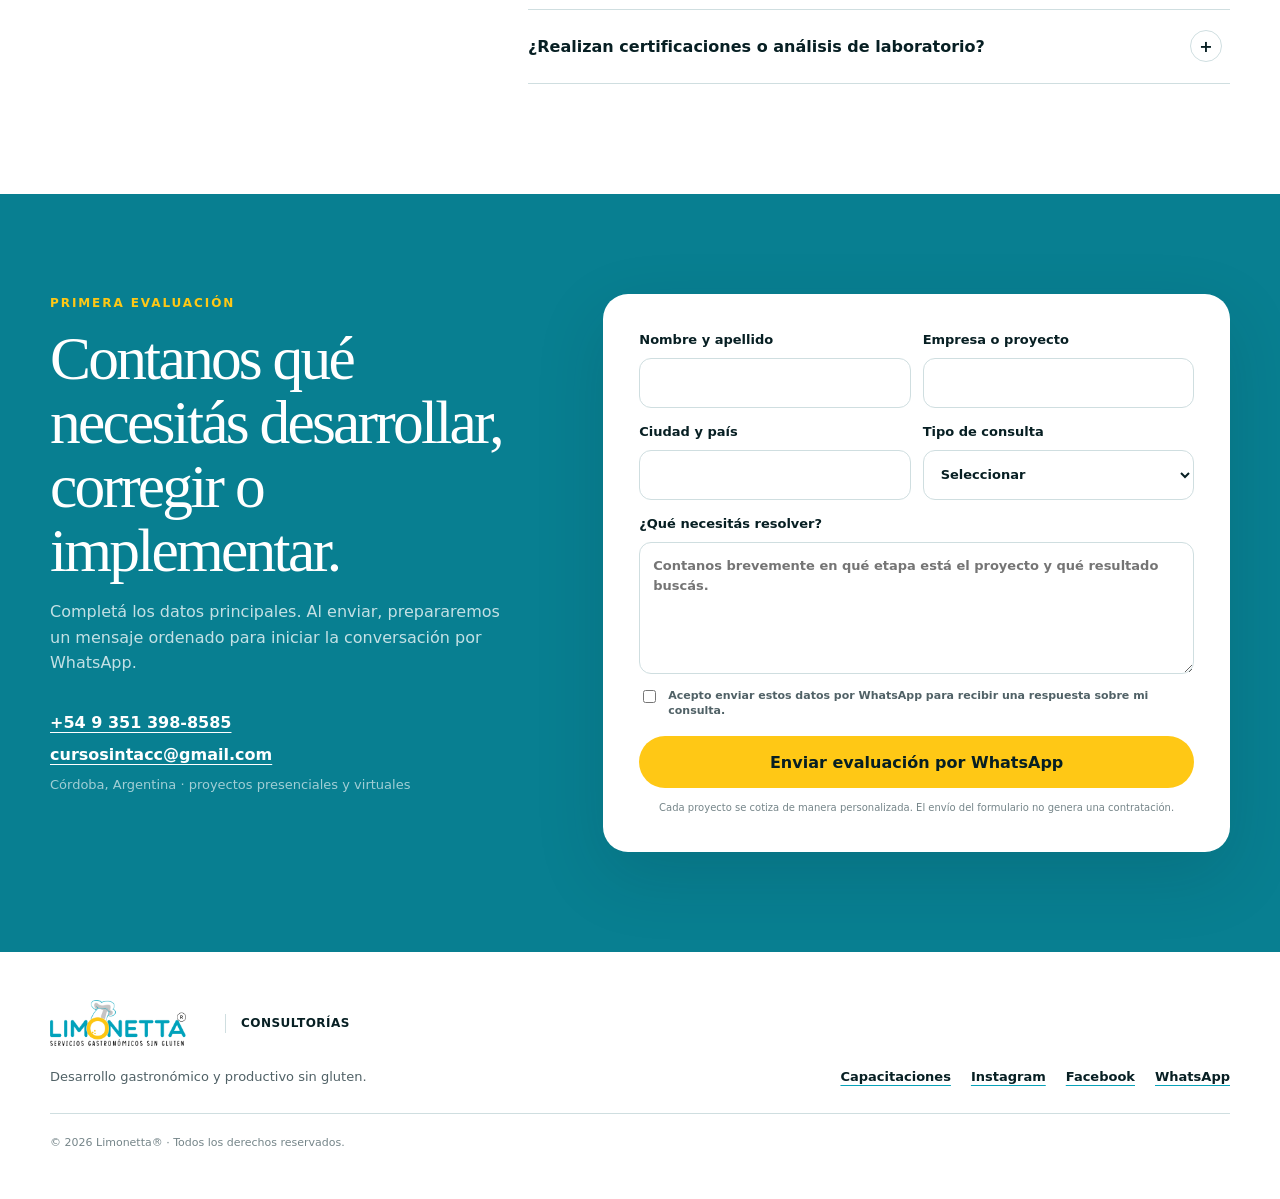
==== commit b67b2f7d: "Add files via upload" ====
--- a/index.html
+++ b/index.html
@@ -4,7 +4,7 @@
     <meta charset="utf-8" />
     <meta name="viewport" content="width=device-width, initial-scale=1" />
     <meta name="description" content="Consultorías gastronómicas sin gluten para empresas, emprendimientos y marcas. Desarrollo de productos, procesos, cocinas, equipos y modelos de expansión." />
-    <meta name="theme-color" content="#071f23" />
+    <meta name="theme-color" content="#eaf8fa" />
     <meta property="og:type" content="website" />
     <meta property="og:title" content="Limonetta® Consultorías Gastronómicas Sin Gluten" />
     <meta property="og:description" content="Desarrollo, innovación y procesos para proyectos sin gluten." />
@@ -24,7 +24,7 @@
         "logo": "https://consultorias.limonettasingluten.com.ar/logo-limonetta.png",
         "telephone": "+54 9 351 398-8585",
         "email": "cursosintacc@gmail.com",
-        "areaServed": ["Argentina", "Latinoamérica"],
+        "areaServed": ["Argentina", "Latinoamérica", "Internacional"],
         "description": "Consultorías gastronómicas especializadas en desarrollo de productos, procesos y proyectos sin gluten."
       }
     </script>
@@ -62,29 +62,34 @@
 
         <div class="hero-inner">
           <div class="hero-copy reveal">
-            <p class="eyebrow light">Desarrollo gastronómico y productivo sin gluten</p>
-            <h1 id="hero-title">Convertimos ideas en productos, procesos y proyectos preparados para crecer.</h1>
-            <p class="hero-lead">Acompañamos a empresas, marcas y emprendimientos desde la primera prueba hasta la implementación en una cocina, un local o una fábrica.</p>
+            <p class="eyebrow hero-eyebrow">Desde Córdoba para Argentina y el mundo</p>
+            <span class="hero-seal">Primera consultora gastronómica especializada en proyectos sin gluten de Córdoba</span>
+            <h1 id="hero-title">Tu idea puede convertirse en un gran producto. Nosotros sabemos cómo llevarla a producción.</h1>
+            <p class="hero-lead">De la receta a la fábrica. De la cocina a una marca. Del primer producto a un negocio preparado para crecer.</p>
             <div class="hero-actions">
-              <a class="button button-primary" href="#contacto">Contratar una consultoría</a>
-              <a class="button button-ghost" href="./proyecto-limonetta.html">Alianzas e inversión</a>
+              <a class="button button-primary" href="#contacto">Quiero desarrollar mi proyecto</a>
+              <a class="button button-ghost" href="#experiencia">Ver casos reales</a>
             </div>
           </div>
 
           <div class="hero-board reveal" aria-label="Áreas de trabajo de Limonetta Consultorías">
             <div class="board-header">
-              <span>Consultorías a medida</span>
-              <span class="status-dot">Proyecto activo</span>
+              <span>Ruta de crecimiento</span>
+              <span class="status-dot">Consultoría a medida</span>
             </div>
             <div class="board-main">
-              <span class="board-number">01</span>
-              <h2>Idea → producto → escala</h2>
-              <p>Integramos técnica gastronómica, experiencia práctica y acompañamiento directo.</p>
-            </div>
-            <div class="board-cards">
-              <article><span>Desarrollo</span><strong>Recetas y prototipos</strong></article>
-              <article><span>Implementación</span><strong>Cocinas y procesos</strong></article>
-              <article><span>Crecimiento</span><strong>Equipos y expansión</strong></article>
+              <span class="board-number">Limonetta® Consultorías</span>
+              <h2>De una idea a un sistema que funciona.</h2>
+              <p>Integramos técnica gastronómica, procesos productivos, capacitación y acompañamiento en condiciones reales.</p>
+            </div>
+            <div class="route-graphic" aria-label="Idea, desarrollo, producción y crecimiento">
+              <div class="route-step"><span>01</span><strong>Idea</strong></div>
+              <i aria-hidden="true">→</i>
+              <div class="route-step"><span>02</span><strong>Producto</strong></div>
+              <i aria-hidden="true">→</i>
+              <div class="route-step"><span>03</span><strong>Producción</strong></div>
+              <i aria-hidden="true">→</i>
+              <div class="route-step"><span>04</span><strong>Crecimiento</strong></div>
             </div>
           </div>
         </div>
@@ -92,14 +97,14 @@
         <div class="proof-bar" aria-label="Trayectoria de Limonetta">
           <span><strong>Desde 2020</strong> consultorías para empresas</span>
           <span><strong>Más de 15 años</strong> de experiencia gastronómica</span>
-          <span><strong>Limonetta®</strong> identidad, método y trayectoria</span>
+          <span><strong>Alcance nacional e internacional</strong> presencial y virtual</span>
         </div>
       </section>
 
       <section class="section positioning" aria-labelledby="positioning-title">
         <div class="section-kicker reveal">
           <p class="eyebrow">Una solución para cada etapa</p>
-          <h2 id="positioning-title">No ofrecemos respuestas genéricas.</h2>
+          <h2 id="positioning-title">No alcanza con una buena receta. Tiene que funcionar en el mundo real.</h2>
         </div>
         <div class="positioning-copy reveal">
           <p class="lead">Diseñamos cada consultoría según el producto, la cocina, el equipo y los objetivos reales del proyecto.</p>
@@ -115,11 +120,33 @@
         </div>
       </section>
 
+      <section class="growth-visual" aria-labelledby="growth-title">
+        <div class="growth-inner">
+          <div class="growth-copy reveal">
+            <p class="eyebrow">De Córdoba al mundo</p>
+            <h2 id="growth-title">Conocimiento local. Experiencia real. Visión sin fronteras.</h2>
+            <p>Trabajamos de manera presencial y virtual con empresas, fábricas, marcas y emprendimientos que quieren ingresar o crecer en el mercado sin gluten.</p>
+            <blockquote>“Tu producto puede empezar en una cocina y llegar mucho más lejos.”</blockquote>
+          </div>
+          <div class="expansion-graphic reveal" aria-label="Consultorías desde Córdoba hacia Argentina y el mundo">
+            <div class="orbit orbit-one"></div>
+            <div class="orbit orbit-two"></div>
+            <span class="map-dot dot-cordoba"></span>
+            <span class="map-dot dot-argentina"></span>
+            <span class="map-dot dot-world"></span>
+            <div class="origin-card"><small>Nacimos en</small><strong>Córdoba</strong><span>Argentina</span></div>
+            <div class="destination destination-one"><span>01</span><strong>Todo el país</strong></div>
+            <div class="destination destination-two"><span>02</span><strong>Latinoamérica</strong></div>
+            <div class="destination destination-three"><span>03</span><strong>El mundo</strong></div>
+          </div>
+        </div>
+      </section>
+
       <section class="services" id="servicios" aria-labelledby="services-title">
         <div class="section services-inner">
           <div class="services-heading reveal">
-            <p class="eyebrow light">Áreas de trabajo</p>
-            <h2 id="services-title">Una mirada integral sobre el negocio sin gluten.</h2>
+            <p class="eyebrow">Áreas de trabajo</p>
+            <h2 id="services-title">Todo lo que una idea necesita para convertirse en un negocio sin gluten.</h2>
             <p>Desde una formulación que todavía no funciona hasta un sistema productivo que necesita orden, capacidad y repetibilidad.</p>
           </div>
 
@@ -195,7 +222,7 @@
         <div class="section experience-inner">
           <div class="experience-heading reveal">
             <p class="eyebrow light">Experiencia aplicada</p>
-            <h2 id="experience-title">Proyectos reales, desafíos diferentes.</h2>
+            <h2 id="experience-title">No hablamos solamente de teoría. Lo hicimos en cocinas, locales y fábricas.</h2>
             <p>Una selección de trabajos y colaboraciones que muestran distintas escalas de intervención.</p>
           </div>
 
@@ -234,7 +261,7 @@
       <section class="section deliverables" aria-labelledby="deliverables-title">
         <div class="deliverables-copy reveal">
           <p class="eyebrow">Qué puede incluir una consultoría</p>
-          <h2 id="deliverables-title">El conocimiento queda convertido en herramientas de trabajo.</h2>
+            <h2 id="deliverables-title">No entregamos solamente una receta. Dejamos un sistema de trabajo.</h2>
           <p>Según el alcance contratado, el proyecto puede incluir documentación, capacitación y acompañamiento para que el resultado pueda aplicarse y repetirse.</p>
         </div>
         <div class="deliverables-list reveal">
@@ -257,7 +284,7 @@
         </div>
         <div class="about-copy reveal">
           <p class="eyebrow">Quiénes somos</p>
-          <h2 id="about-title">Experiencia gastronómica, trabajo práctico y una mirada completa.</h2>
+            <h2 id="about-title">Sabemos lo que pasa cuando una idea llega a la mesa de trabajo.</h2>
           <p class="lead">Somos <strong>Lorena Quesada y Guadalupe Cuello</strong>, profesionales gastronómicas con más de 15 años de experiencia.</p>
           <p>Desde 2017, en Limonetta investigamos, desarrollamos, probamos y mejoramos productos sin gluten. En 2020 comenzamos a llevar esa experiencia a proyectos empresariales, trabajando directamente en cocinas, locales y fábricas.</p>
           <p>No nos limitamos a entregar una receta: buscamos comprender el problema, probar soluciones y acompañar su aplicación en condiciones reales.</p>
@@ -267,7 +294,7 @@
       <section class="project-callout" aria-labelledby="project-title">
         <div class="project-callout-inner">
           <div class="project-copy reveal">
-            <p class="eyebrow light">Proyecto Limonetta</p>
+            <p class="eyebrow">Proyecto Limonetta</p>
             <h2 id="project-title">Durante nueve años ayudamos a crear proyectos sin gluten. Ahora queremos expandir el nuestro.</h2>
             <p>Estamos desarrollando un modelo de pastelería especializada sin gluten, basado en productos propios, procesos estandarizados y una propuesta preparada para crecer.</p>
             <a class="button button-primary" href="./proyecto-limonetta.html">Conocer el proyecto</a>
--- a/styles.css
+++ b/styles.css
@@ -7,6 +7,7 @@
   --teal-pale: #eaf8fa;
   --yellow: #ffc815;
   --yellow-pale: #fff2ae;
+  --cream: #fffaf0;
   --paper: #ffffff;
   --mist: #f3f7f7;
   --line: #cfdee0;
@@ -167,8 +168,8 @@
 .button:hover { transform: translateY(-2px); }
 .button-primary { color: var(--ink); background: var(--yellow); }
 .button-primary:hover { background: #ffe066; }
-.button-ghost { border-color: rgba(255,255,255,.42); color: var(--white); background: rgba(255,255,255,.07); }
-.button-ghost:hover { background: rgba(255,255,255,.14); }
+.button-ghost { border-color: rgba(8,127,145,.48); color: var(--teal-dark); background: rgba(255,255,255,.72); }
+.button-ghost:hover { border-color: var(--teal-dark); background: var(--white); }
 .button.full { width: 100%; }
 .button:focus-visible, button:focus-visible, a:focus-visible, input:focus-visible, textarea:focus-visible, select:focus-visible, summary:focus-visible {
   outline: 3px solid #8fddea;
@@ -180,14 +181,14 @@
   position: relative;
   min-height: calc(100svh - 82px);
   overflow: hidden;
-  color: var(--white);
-  background: var(--ink);
+  color: var(--ink);
+  background: linear-gradient(135deg, #ffffff 0%, var(--teal-pale) 58%, var(--cream) 100%);
 }
 .hero-grid, .invest-hero .hero-grid {
   position: absolute;
   inset: 0;
-  opacity: .2;
-  background-image: linear-gradient(rgba(255,255,255,.09) 1px, transparent 1px), linear-gradient(90deg, rgba(255,255,255,.09) 1px, transparent 1px);
+  opacity: .42;
+  background-image: linear-gradient(rgba(8,127,145,.09) 1px, transparent 1px), linear-gradient(90deg, rgba(8,127,145,.09) 1px, transparent 1px);
   background-size: 62px 62px;
   mask-image: linear-gradient(to bottom, black 0%, transparent 80%);
 }
@@ -202,15 +203,15 @@
   right: -90px;
   width: 610px;
   height: 610px;
-  border: 1px solid rgba(8,162,185,.48);
-  box-shadow: inset 0 0 100px rgba(8,162,185,.1);
+  border: 1px solid rgba(8,162,185,.32);
+  box-shadow: inset 0 0 100px rgba(8,162,185,.08);
 }
 .hero-orb-two {
   right: 28%;
   bottom: -390px;
   width: 680px;
   height: 680px;
-  background: rgba(8,162,185,.16);
+  background: rgba(8,162,185,.12);
   filter: blur(70px);
 }
 .hero-inner {
@@ -226,15 +227,17 @@
   align-items: center;
 }
 .hero-copy h1 { max-width: 760px; font-size: clamp(3.1rem, 5.55vw, 6rem); }
-.hero-lead { max-width: 660px; margin: 29px 0 0; color: rgba(255,255,255,.76); font-size: 18px; line-height: 1.68; }
+.hero-eyebrow { color: var(--teal-dark); }
+.hero-seal { display: inline-flex; max-width: 680px; margin: 0 0 24px; padding: 8px 13px; border: 1px solid rgba(8,127,145,.28); border-radius: 999px; color: var(--teal-dark); background: rgba(255,255,255,.75); font-size: 11px; font-weight: 850; letter-spacing: .025em; }
+.hero-lead { max-width: 660px; margin: 29px 0 0; color: var(--ink-soft); font-size: 18px; line-height: 1.68; }
 .hero-actions { display: flex; flex-wrap: wrap; gap: 11px; margin-top: 35px; }
 .hero-board {
   position: relative;
   padding: 24px;
-  border: 1px solid rgba(8,162,185,.54);
+  border: 1px solid rgba(8,162,185,.32);
   border-radius: 28px;
-  background: rgba(8, 47, 54, .79);
-  box-shadow: 0 35px 100px rgba(0,0,0,.32);
+  background: rgba(255,255,255,.88);
+  box-shadow: 0 35px 100px rgba(8,79,91,.16);
   backdrop-filter: blur(15px);
 }
 .hero-board::before {
@@ -247,18 +250,19 @@
   background: var(--yellow);
   content: "";
 }
-.board-header { display: flex; justify-content: space-between; gap: 20px; color: rgba(255,255,255,.65); font-size: 11px; font-weight: 800; letter-spacing: .08em; text-transform: uppercase; }
-.status-dot { color: #7ee09a; }
+.board-header { display: flex; justify-content: space-between; gap: 20px; color: var(--ink-soft); font-size: 11px; font-weight: 800; letter-spacing: .08em; text-transform: uppercase; }
+.status-dot { color: var(--teal-dark); }
 .status-dot::before { display: inline-block; width: 7px; height: 7px; margin-right: 6px; border-radius: 50%; background: currentColor; content: ""; }
 .board-main { padding: 52px 4px 40px; }
 .board-number { color: var(--yellow); font-family: Georgia, serif; font-size: 18px; }
 .board-main h2 { margin-top: 12px; font-size: clamp(2.1rem, 3.5vw, 3.4rem); }
-.board-main p { margin: 17px 0 0; color: rgba(255,255,255,.66); }
-.board-cards { display: grid; grid-template-columns: repeat(3, 1fr); gap: 8px; }
-.board-cards article { min-height: 120px; padding: 16px; border: 1px solid rgba(255,255,255,.11); border-radius: 15px; background: rgba(255,255,255,.05); }
-.board-cards span, .board-cards strong { display: block; }
-.board-cards span { margin-bottom: 23px; color: var(--yellow); font-size: 10px; text-transform: uppercase; }
-.board-cards strong { font-size: 13px; line-height: 1.35; }
+.board-main p { margin: 17px 0 0; color: var(--ink-soft); }
+.route-graphic { display: grid; grid-template-columns: 1fr auto 1fr auto 1fr auto 1fr; gap: 7px; align-items: center; }
+.route-graphic i { color: var(--teal); font-size: 18px; font-style: normal; }
+.route-step { min-height: 105px; padding: 14px 10px; border: 1px solid var(--line); border-radius: 15px; background: linear-gradient(180deg, var(--white), var(--teal-pale)); }
+.route-step span, .route-step strong { display: block; }
+.route-step span { margin-bottom: 28px; color: var(--teal-dark); font-family: Georgia, serif; font-size: 12px; }
+.route-step strong { font-size: 12px; line-height: 1.2; }
 .proof-bar {
   position: absolute;
   right: 0;
@@ -270,14 +274,14 @@
   width: min(var(--content), calc(100% - 40px));
   margin: 0 auto;
   padding: 22px 0 25px;
-  border-top: 1px solid rgba(255,255,255,.18);
-  color: rgba(255,255,255,.61);
+  border-top: 1px solid rgba(8,127,145,.2);
+  color: var(--ink-soft);
   font-size: 12px;
 }
-.proof-bar span { padding: 0 26px; border-right: 1px solid rgba(255,255,255,.16); }
+.proof-bar span { padding: 0 26px; border-right: 1px solid rgba(8,127,145,.18); }
 .proof-bar span:first-child { padding-left: 0; }
 .proof-bar span:last-child { padding-right: 0; border-right: 0; }
-.proof-bar strong { display: block; color: var(--white); font-size: 15px; }
+.proof-bar strong { display: block; color: var(--ink); font-size: 15px; }
 
 /* Positioning */
 .positioning { display: grid; padding-bottom: 82px; grid-template-columns: .95fr 1.05fr; gap: 86px; }
@@ -295,31 +299,59 @@
 }
 .audience-strip span { padding: 9px 15px; border: 1px solid var(--line); border-radius: 999px; color: var(--ink-soft); font-size: 13px; font-weight: 750; }
 
+/* Expansion graphic */
+.growth-visual { padding: 105px 20px; overflow: hidden; background: var(--cream); }
+.growth-inner { display: grid; width: min(var(--content), 100%); margin: 0 auto; grid-template-columns: .9fr 1.1fr; gap: 85px; align-items: center; }
+.growth-copy h2 { font-size: clamp(2.8rem, 4.8vw, 4.8rem); }
+.growth-copy > p:not(.eyebrow) { max-width: 590px; margin-top: 25px; color: var(--ink-soft); }
+.growth-copy blockquote { margin: 31px 0 0; padding: 18px 0 18px 24px; border-left: 5px solid var(--yellow); color: var(--teal-dark); font-family: Georgia, "Times New Roman", serif; font-size: clamp(1.35rem, 2.2vw, 2rem); line-height: 1.25; }
+.expansion-graphic { position: relative; min-height: 500px; border: 1px solid rgba(8,162,185,.25); border-radius: 32px; overflow: hidden; background: radial-gradient(circle at 50% 50%, #ffffff 0 10%, var(--teal-pale) 46%, #d5f2f5 100%); box-shadow: 0 28px 75px rgba(8,79,91,.12); }
+.expansion-graphic::before { position: absolute; inset: 0; opacity: .55; background-image: radial-gradient(rgba(8,127,145,.26) 1px, transparent 1px); background-size: 23px 23px; content: ""; }
+.orbit { position: absolute; top: 50%; left: 50%; border: 1px dashed rgba(8,127,145,.45); border-radius: 50%; transform: translate(-50%, -50%); }
+.orbit-one { width: 290px; height: 290px; }
+.orbit-two { width: 470px; height: 470px; }
+.origin-card { position: absolute; top: 50%; left: 50%; display: grid; width: 170px; height: 170px; border: 7px solid rgba(255,255,255,.78); border-radius: 50%; place-content: center; text-align: center; background: var(--yellow); box-shadow: 0 18px 45px rgba(7,31,35,.15); transform: translate(-50%, -50%); }
+.origin-card small, .origin-card strong, .origin-card span { display: block; }
+.origin-card small { font-size: 10px; font-weight: 850; letter-spacing: .12em; text-transform: uppercase; }
+.origin-card strong { font-family: Georgia, serif; font-size: 31px; font-weight: 500; line-height: 1.1; }
+.origin-card span { color: rgba(7,31,35,.68); font-size: 12px; }
+.destination { position: absolute; display: flex; min-width: 158px; padding: 13px 16px; border: 1px solid rgba(8,127,145,.25); border-radius: 14px; align-items: center; gap: 11px; background: rgba(255,255,255,.9); box-shadow: 0 12px 35px rgba(8,79,91,.1); }
+.destination span { display: grid; width: 31px; height: 31px; border-radius: 50%; place-items: center; color: var(--white); background: var(--teal-dark); font-size: 10px; font-weight: 900; }
+.destination strong { font-size: 13px; }
+.destination-one { top: 44px; left: 41px; }
+.destination-two { top: 82px; right: 32px; }
+.destination-three { right: 54px; bottom: 48px; }
+.map-dot { position: absolute; z-index: 2; width: 12px; height: 12px; border: 3px solid var(--white); border-radius: 50%; background: var(--yellow); box-shadow: 0 0 0 4px rgba(255,200,21,.24); }
+.dot-cordoba { top: 33%; left: 30%; }
+.dot-argentina { top: 27%; right: 27%; }
+.dot-world { right: 30%; bottom: 28%; }
+
 /* Services */
-.services { position: relative; color: var(--white); background: var(--ink); }
-.services::before { position: absolute; top: 0; right: 0; width: 38%; height: 420px; background: linear-gradient(135deg, transparent, rgba(8,162,185,.14)); content: ""; }
+.services { position: relative; color: var(--ink); background: var(--teal-pale); }
+.services::before { position: absolute; top: 0; right: 0; width: 38%; height: 420px; background: linear-gradient(135deg, transparent, rgba(8,162,185,.12)); content: ""; }
 .services-inner { position: relative; }
 .services-heading { display: grid; grid-template-columns: 1.2fr .8fr; gap: 80px; align-items: end; margin-bottom: 55px; }
 .services-heading .eyebrow { grid-column: 1 / -1; margin-bottom: -52px; }
-.services-heading p:last-child { margin: 0 0 8px; color: rgba(255,255,255,.63); }
+.services-heading p:last-child { margin: 0 0 8px; color: var(--ink-soft); }
 .service-grid { display: grid; grid-template-columns: repeat(2, 1fr); gap: 12px; }
 .service-card {
   position: relative;
   min-height: 350px;
   padding: 33px;
-  border: 1px solid rgba(8,162,185,.34);
+  border: 1px solid rgba(8,162,185,.25);
   border-radius: 23px;
   overflow: hidden;
-  background: rgba(8,162,185,.06);
+  background: rgba(255,255,255,.84);
+  box-shadow: 0 18px 50px rgba(8,79,91,.07);
   transition: transform .2s ease, border-color .2s ease, background-color .2s ease;
 }
-.service-card:hover { transform: translateY(-4px); border-color: rgba(8,162,185,.8); background: rgba(8,162,185,.1); }
+.service-card:hover { transform: translateY(-4px); border-color: rgba(8,162,185,.8); background: var(--white); }
 .service-card::after { position: absolute; right: -42px; bottom: -42px; width: 150px; height: 150px; border: 1px solid rgba(255,200,21,.18); border-radius: 50%; content: ""; }
 .service-number { color: var(--yellow); font-family: Georgia, serif; }
 .service-card h3 { max-width: 510px; margin: 47px 0 12px; font-family: Georgia, serif; font-size: 28px; font-weight: 500; }
-.service-card p { max-width: 570px; margin: 0; color: rgba(255,255,255,.68); }
+.service-card p { max-width: 570px; margin: 0; color: var(--ink-soft); }
 .service-card ul { display: flex; margin: 25px 0 0; padding: 0; flex-wrap: wrap; gap: 7px; list-style: none; }
-.service-card li { padding: 6px 9px; border: 1px solid rgba(255,255,255,.11); border-radius: 8px; color: rgba(255,255,255,.74); background: rgba(255,255,255,.04); font-size: 11px; }
+.service-card li { padding: 6px 9px; border: 1px solid var(--line); border-radius: 8px; color: var(--teal-dark); background: var(--teal-pale); font-size: 11px; }
 
 /* Method */
 .method { display: grid; grid-template-columns: .86fr 1.14fr; gap: 105px; }
@@ -359,7 +391,7 @@
 .deliverables-list span { position: relative; padding: 17px 45px 17px 0; border-bottom: 1px solid var(--line); font-weight: 800; }
 .deliverables-list span::after { position: absolute; top: 50%; right: 6px; color: var(--teal); content: "✓"; transform: translateY(-50%); }
 .about { display: grid; padding-top: 30px; grid-template-columns: .75fr 1.25fr; gap: 92px; align-items: center; }
-.about-identity { display: grid; min-height: 400px; padding: 38px; border-radius: 28px; align-content: space-between; color: var(--white); background: var(--ink); }
+.about-identity { display: grid; min-height: 400px; padding: 38px; border-radius: 28px; align-content: space-between; color: var(--white); background: linear-gradient(145deg, var(--teal-dark), var(--teal)); }
 .about-mark { display: grid; width: 150px; height: 150px; border: 2px solid var(--teal); border-radius: 50%; place-items: center; color: var(--yellow); font-family: Georgia, serif; font-size: 88px; }
 .about-mark span { position: absolute; margin: -85px 0 0 90px; color: var(--white); font-family: sans-serif; font-size: 14px; }
 .about-identity p { margin: 0; font-size: 17px; font-weight: 800; line-height: 1.4; }
@@ -368,17 +400,17 @@
 .about-copy .lead { color: var(--ink); }
 
 /* Project callout */
-.project-callout { position: relative; padding: 105px 20px; overflow: hidden; color: var(--white); background: var(--ink); }
+.project-callout { position: relative; padding: 105px 20px; overflow: hidden; color: var(--ink); background: linear-gradient(135deg, var(--yellow-pale), var(--cream)); }
 .project-callout::after { position: absolute; right: -220px; bottom: -340px; width: 680px; height: 680px; border: 1px solid rgba(8,162,185,.48); border-radius: 50%; content: ""; }
 .project-callout-inner { position: relative; z-index: 2; display: grid; width: min(var(--content), 100%); margin: 0 auto; grid-template-columns: 1.14fr .86fr; gap: 90px; align-items: center; }
 .project-copy h2 { font-size: clamp(2.8rem, 5.1vw, 5.1rem); }
-.project-copy > p:not(.eyebrow) { max-width: 730px; margin: 27px 0 32px; color: rgba(255,255,255,.7); font-size: 18px; }
-.project-panel { padding: 35px; border: 1px solid rgba(8,162,185,.42); border-radius: 24px; background: rgba(8,162,185,.08); }
+.project-copy > p:not(.eyebrow) { max-width: 730px; margin: 27px 0 32px; color: var(--ink-soft); font-size: 18px; }
+.project-panel { padding: 35px; border: 1px solid rgba(8,162,185,.32); border-radius: 24px; background: rgba(255,255,255,.7); }
 .project-panel > span { color: var(--yellow); font-size: 11px; font-weight: 900; letter-spacing: .14em; text-transform: uppercase; }
 .project-panel h3 { margin: 22px 0; font-family: Georgia, serif; font-size: 33px; font-weight: 500; }
-.project-panel ul { margin: 0; padding-left: 19px; color: rgba(255,255,255,.75); }
+.project-panel ul { margin: 0; padding-left: 19px; color: var(--ink-soft); }
 .project-panel li { margin-bottom: 8px; }
-.project-panel p { margin: 24px 0 0; padding-top: 20px; border-top: 1px solid rgba(255,255,255,.14); color: rgba(255,255,255,.55); font-size: 12px; }
+.project-panel p { margin: 24px 0 0; padding-top: 20px; border-top: 1px solid rgba(8,127,145,.18); color: var(--ink-soft); font-size: 12px; }
 
 /* FAQ */
 .faq { display: grid; grid-template-columns: .7fr 1.3fr; gap: 100px; }
@@ -425,11 +457,11 @@
 .toast.show { opacity: 1; transform: translateY(0); }
 
 /* Project page */
-.invest-hero { position: relative; min-height: calc(100svh - 82px); overflow: hidden; color: var(--white); background: var(--ink); }
+.invest-hero { position: relative; min-height: calc(100svh - 82px); overflow: hidden; color: var(--ink); background: linear-gradient(135deg, var(--white), var(--teal-pale)); }
 .invest-hero::after { position: absolute; top: -120px; right: -150px; width: 640px; height: 640px; border: 90px solid rgba(8,162,185,.13); border-radius: 50%; content: ""; }
 .invest-inner { position: relative; z-index: 2; display: grid; width: min(var(--content), calc(100% - 40px)); min-height: calc(100svh - 82px); margin: 0 auto; padding: 90px 0; grid-template-columns: 1.15fr .85fr; gap: 85px; align-items: center; }
 .invest-copy h1 { max-width: 850px; font-size: clamp(3.2rem, 5.8vw, 6.2rem); }
-.invest-copy > p:not(.eyebrow) { max-width: 690px; margin: 29px 0 0; color: rgba(255,255,255,.74); font-size: 18px; }
+.invest-copy > p:not(.eyebrow) { max-width: 690px; margin: 29px 0 0; color: var(--ink-soft); font-size: 18px; }
 .invest-card { padding: 37px; border-radius: 27px; color: var(--ink); background: var(--yellow); box-shadow: 0 35px 90px rgba(0,0,0,.3); }
 .invest-card h2 { font-size: clamp(2.3rem, 3.9vw, 3.7rem); }
 .invest-card > p:not(.eyebrow) { color: rgba(7,31,35,.73); }
@@ -461,7 +493,7 @@
 .roadmap-list li > span { color: var(--teal-dark); font-family: Georgia, serif; }
 .roadmap-list h3 { margin: 0 0 7px; font-size: 20px; }
 .roadmap-list p { margin: 0; color: var(--ink-soft); }
-.partner-profile { color: var(--white); background: var(--ink); }
+.partner-profile { color: var(--white); background: var(--teal-dark); }
 .partner-heading { display: grid; grid-template-columns: .7fr 1.3fr; gap: 80px; margin-bottom: 47px; align-items: end; }
 .partner-heading .eyebrow { margin-bottom: 12px; }
 .partner-heading h2 { font-size: clamp(2.8rem, 5vw, 4.8rem); }
@@ -520,7 +552,7 @@
   .proof-bar { grid-template-columns: repeat(3, 1fr); }
   .proof-bar span { padding: 0 13px; }
 
-  .positioning, .services-heading, .method, .experience-heading, .deliverables, .about, .project-callout-inner, .faq, .contact-inner,
+  .positioning, .growth-inner, .services-heading, .method, .experience-heading, .deliverables, .about, .project-callout-inner, .faq, .contact-inner,
   .invest-inner, .vision, .traction-inner, .roadmap, .confidential { grid-template-columns: 1fr; gap: 45px; }
   .services-heading .eyebrow, .experience-heading .eyebrow { grid-column: auto; margin-bottom: -25px; }
   .method-heading, .contact-copy, .roadmap-heading { position: static; }
@@ -556,7 +588,22 @@
   .proof-bar { grid-template-columns: 1fr; padding: 16px 0; }
   .proof-bar span { padding: 7px 0; border-right: 0; }
   .proof-bar strong { display: inline; margin-right: 5px; }
+  .hero-seal { border-radius: 14px; line-height: 1.35; }
+  .route-graphic { grid-template-columns: 1fr 1fr; }
+  .route-graphic i { display: none; }
+  .route-step { min-height: 92px; }
+  .route-step span { margin-bottom: 18px; }
   .positioning { padding-bottom: 65px; }
+  .growth-visual { padding: 75px 15px; }
+  .expansion-graphic { min-height: 430px; }
+  .orbit-one { width: 230px; height: 230px; }
+  .orbit-two { width: 370px; height: 370px; }
+  .origin-card { width: 145px; height: 145px; }
+  .origin-card strong { font-size: 27px; }
+  .destination { min-width: 135px; padding: 10px; }
+  .destination-one { top: 28px; left: 18px; }
+  .destination-two { top: 75px; right: 14px; }
+  .destination-three { right: 25px; bottom: 30px; }
   .section h2, .project-copy h2, .contact-copy h2, .traction-copy h2 { font-size: clamp(2.55rem, 12vw, 3.65rem); }
   .lead { font-size: 18px; }
   .audience-strip { margin-top: 0; }
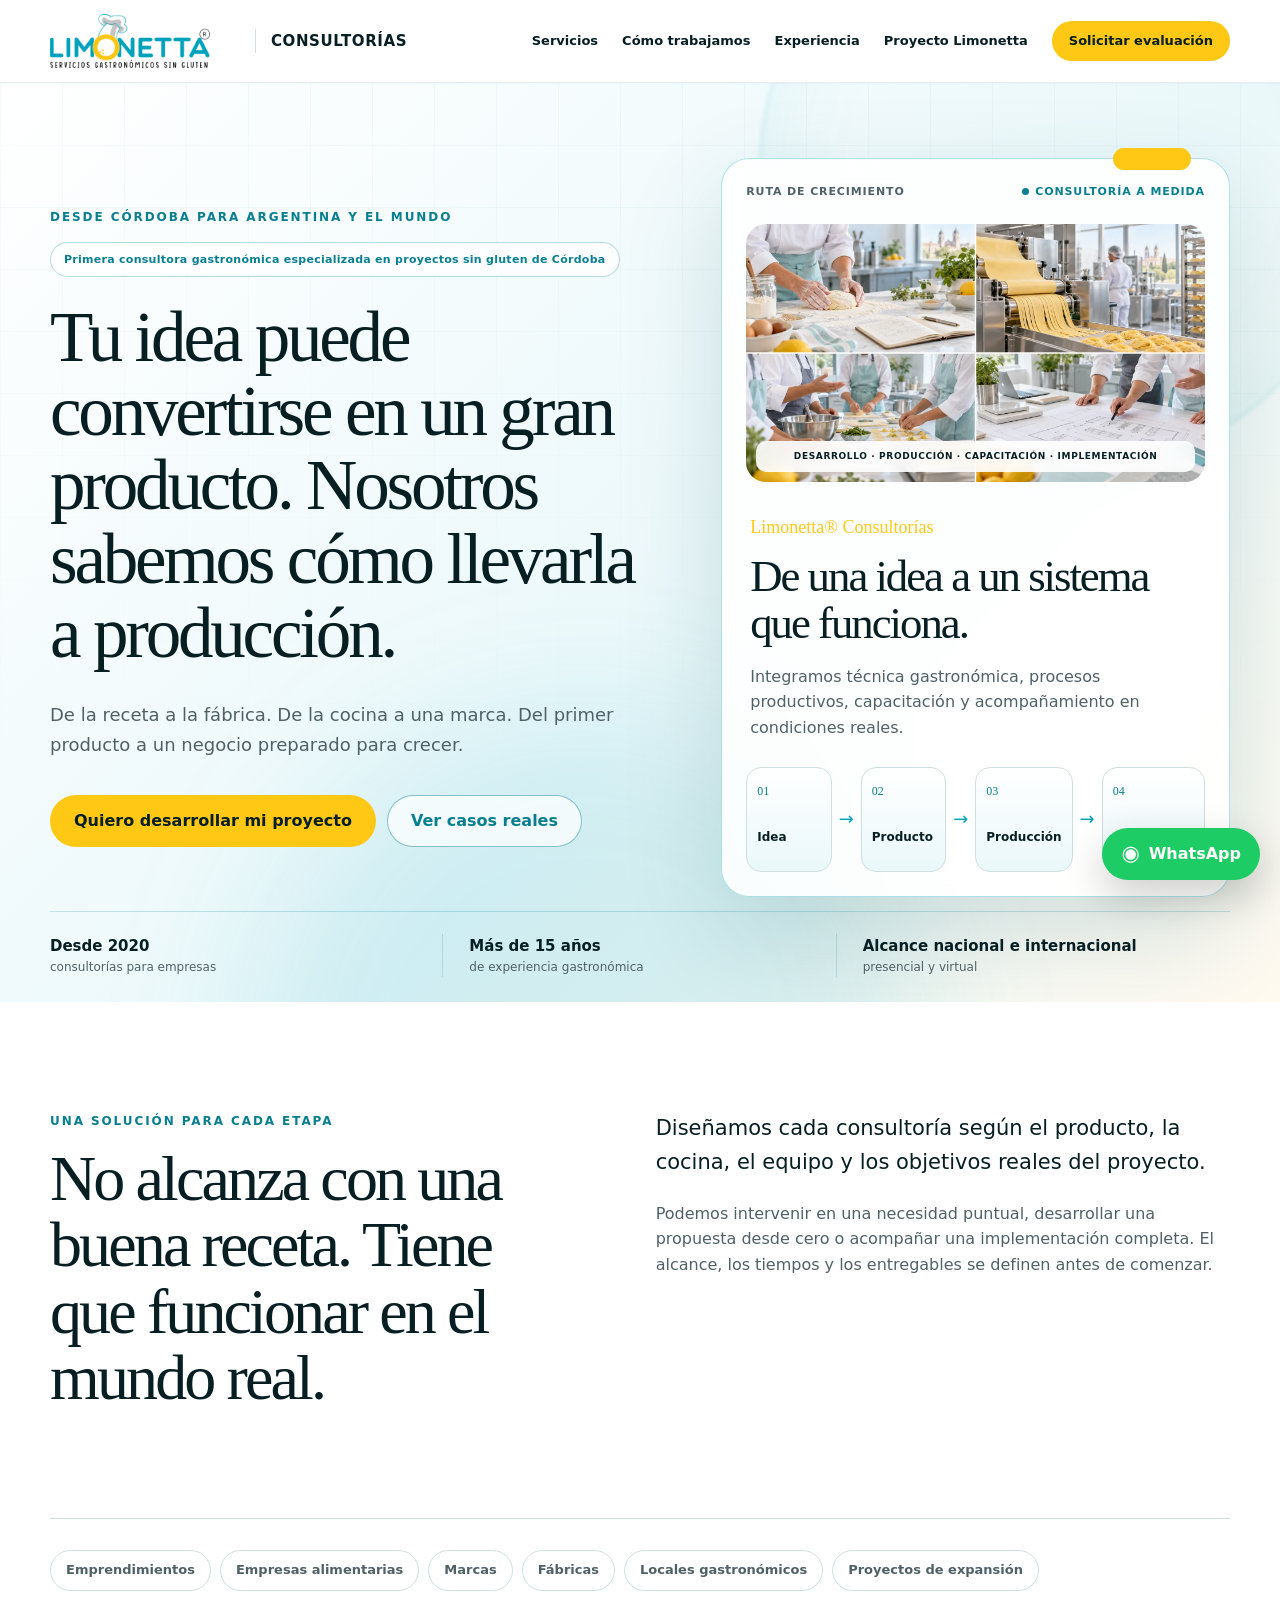
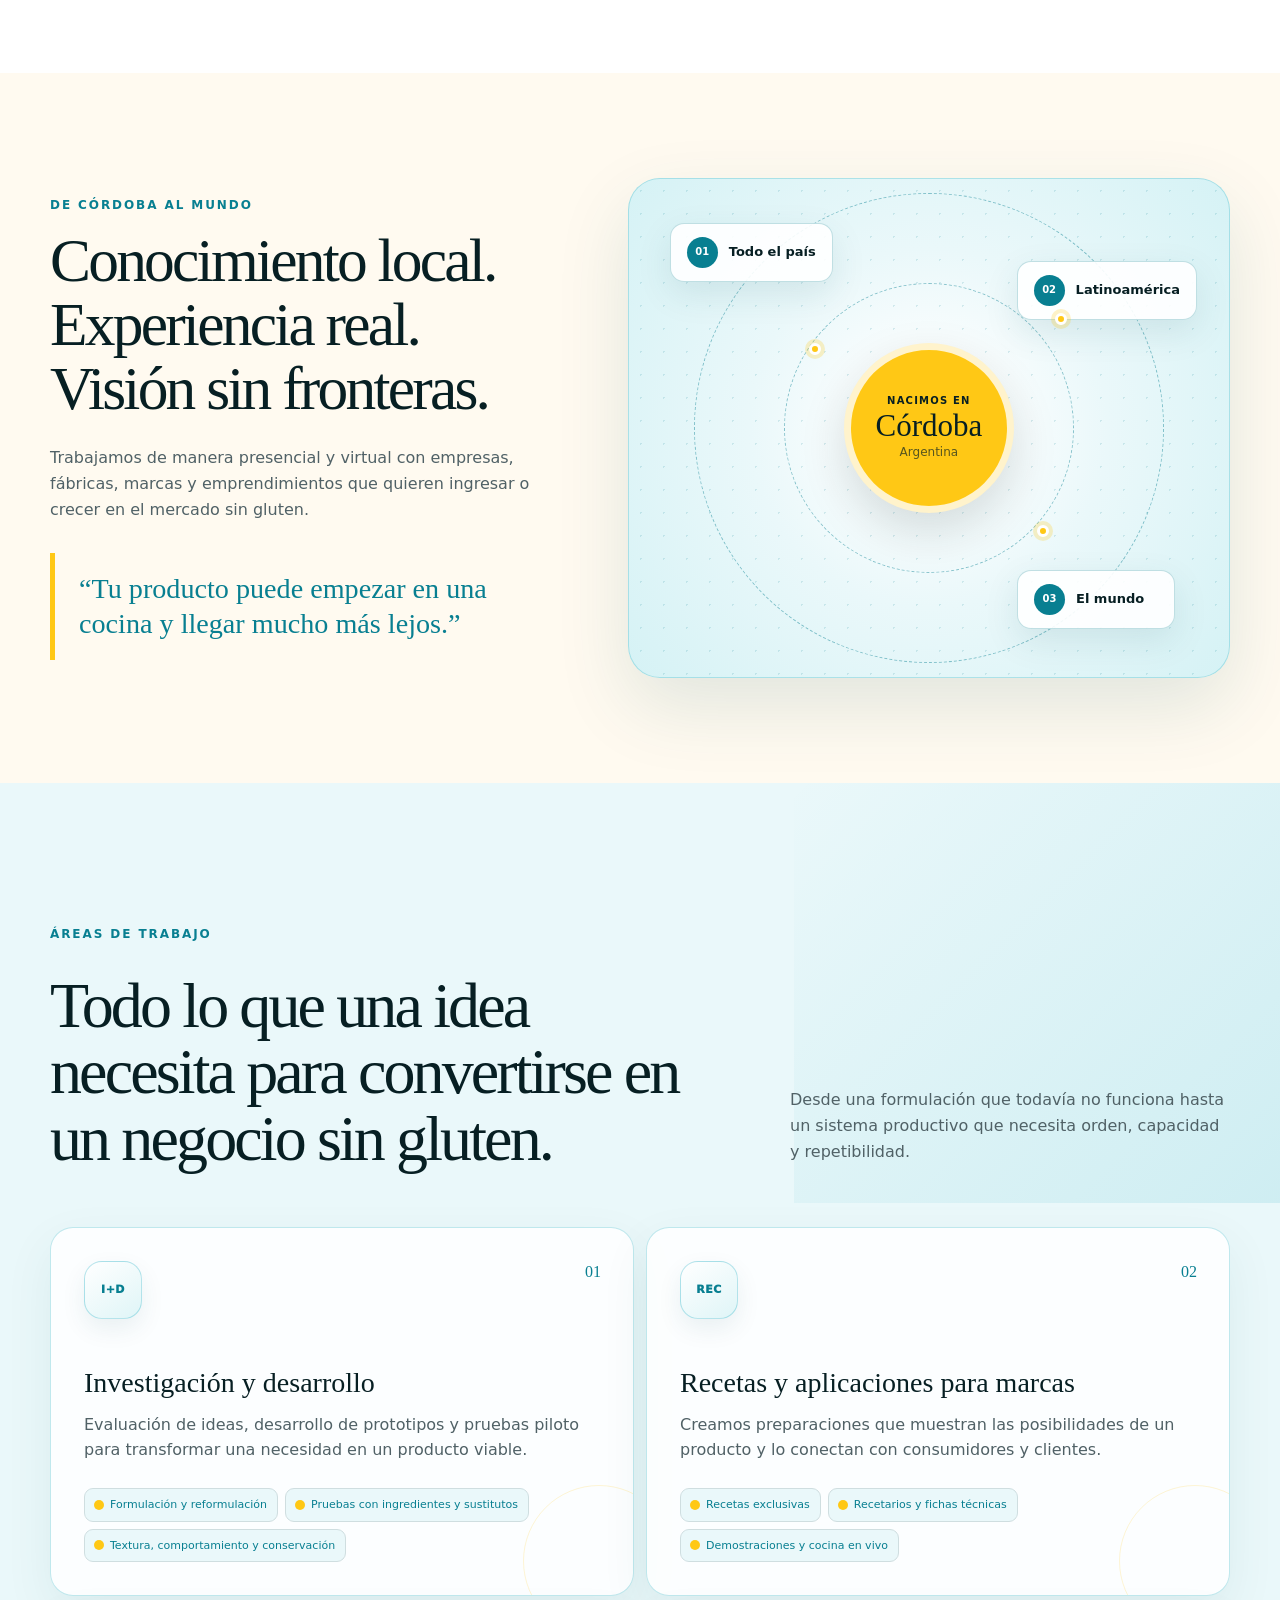
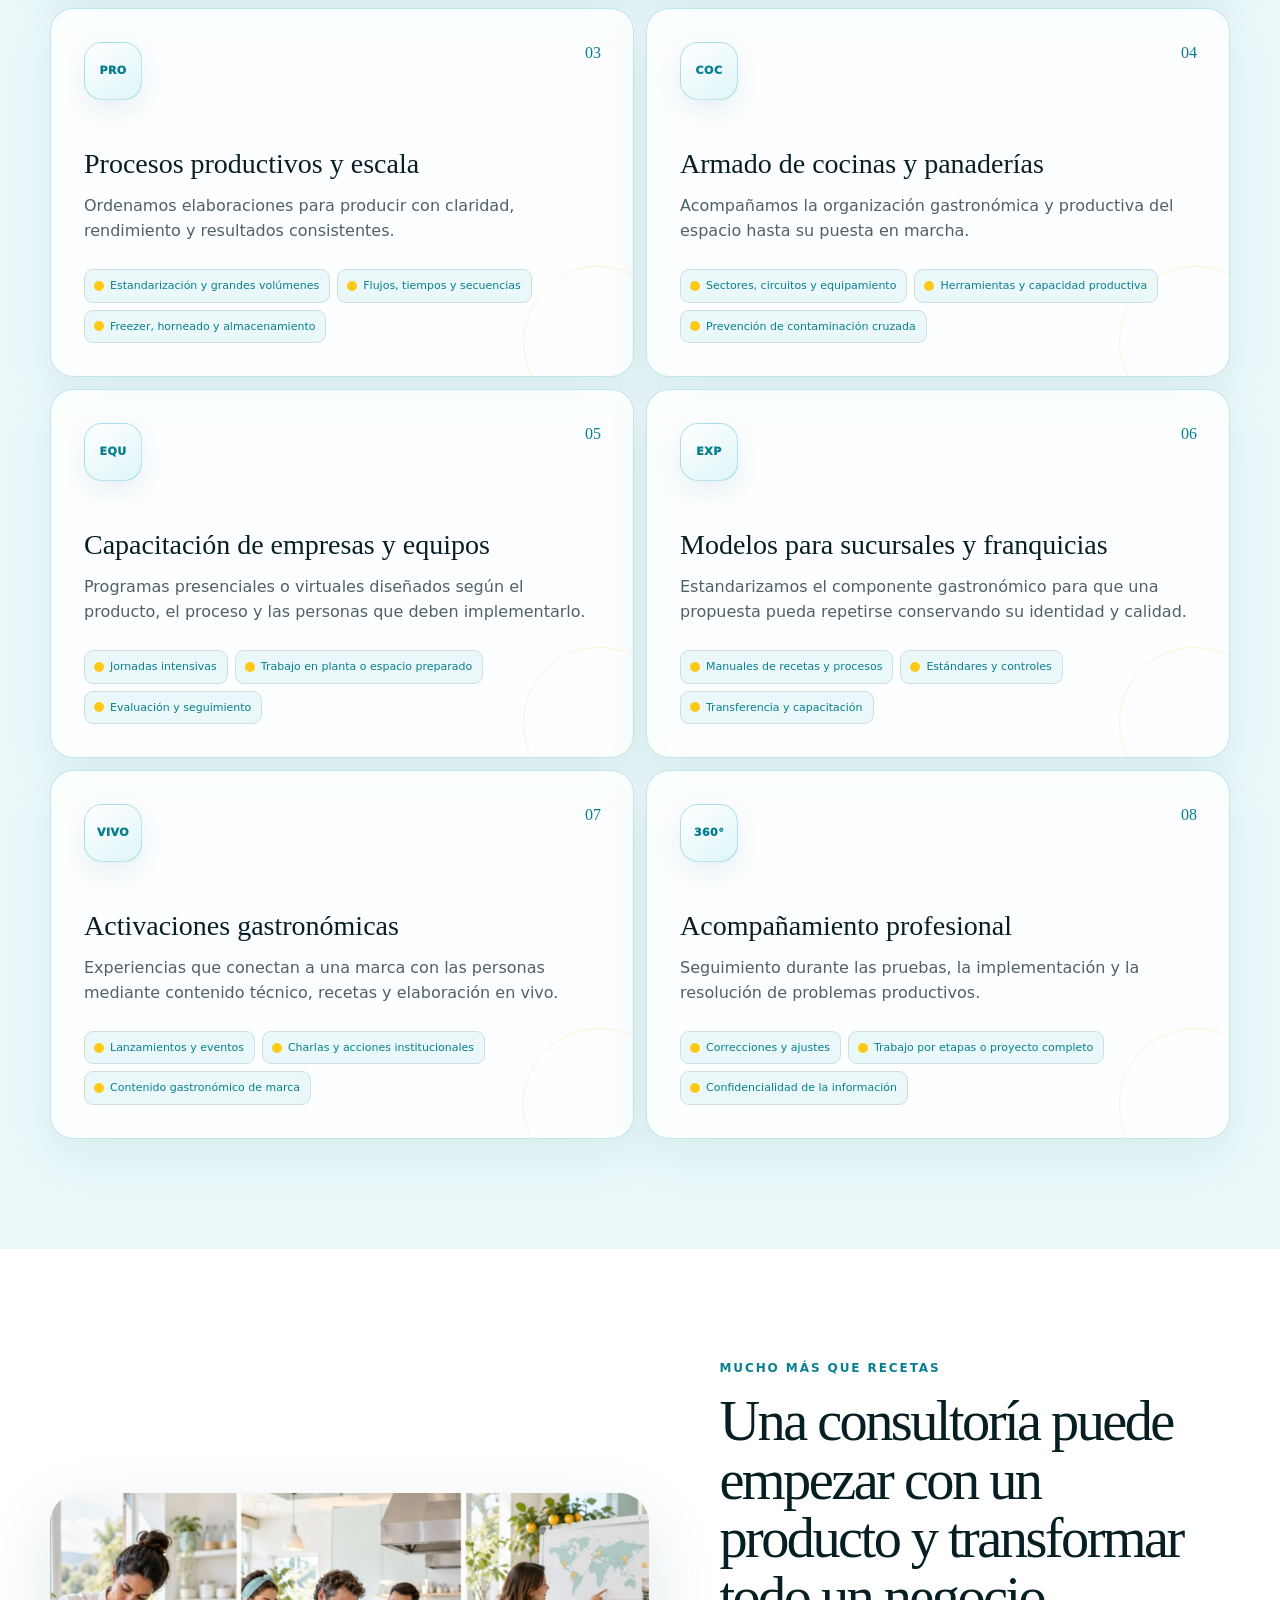
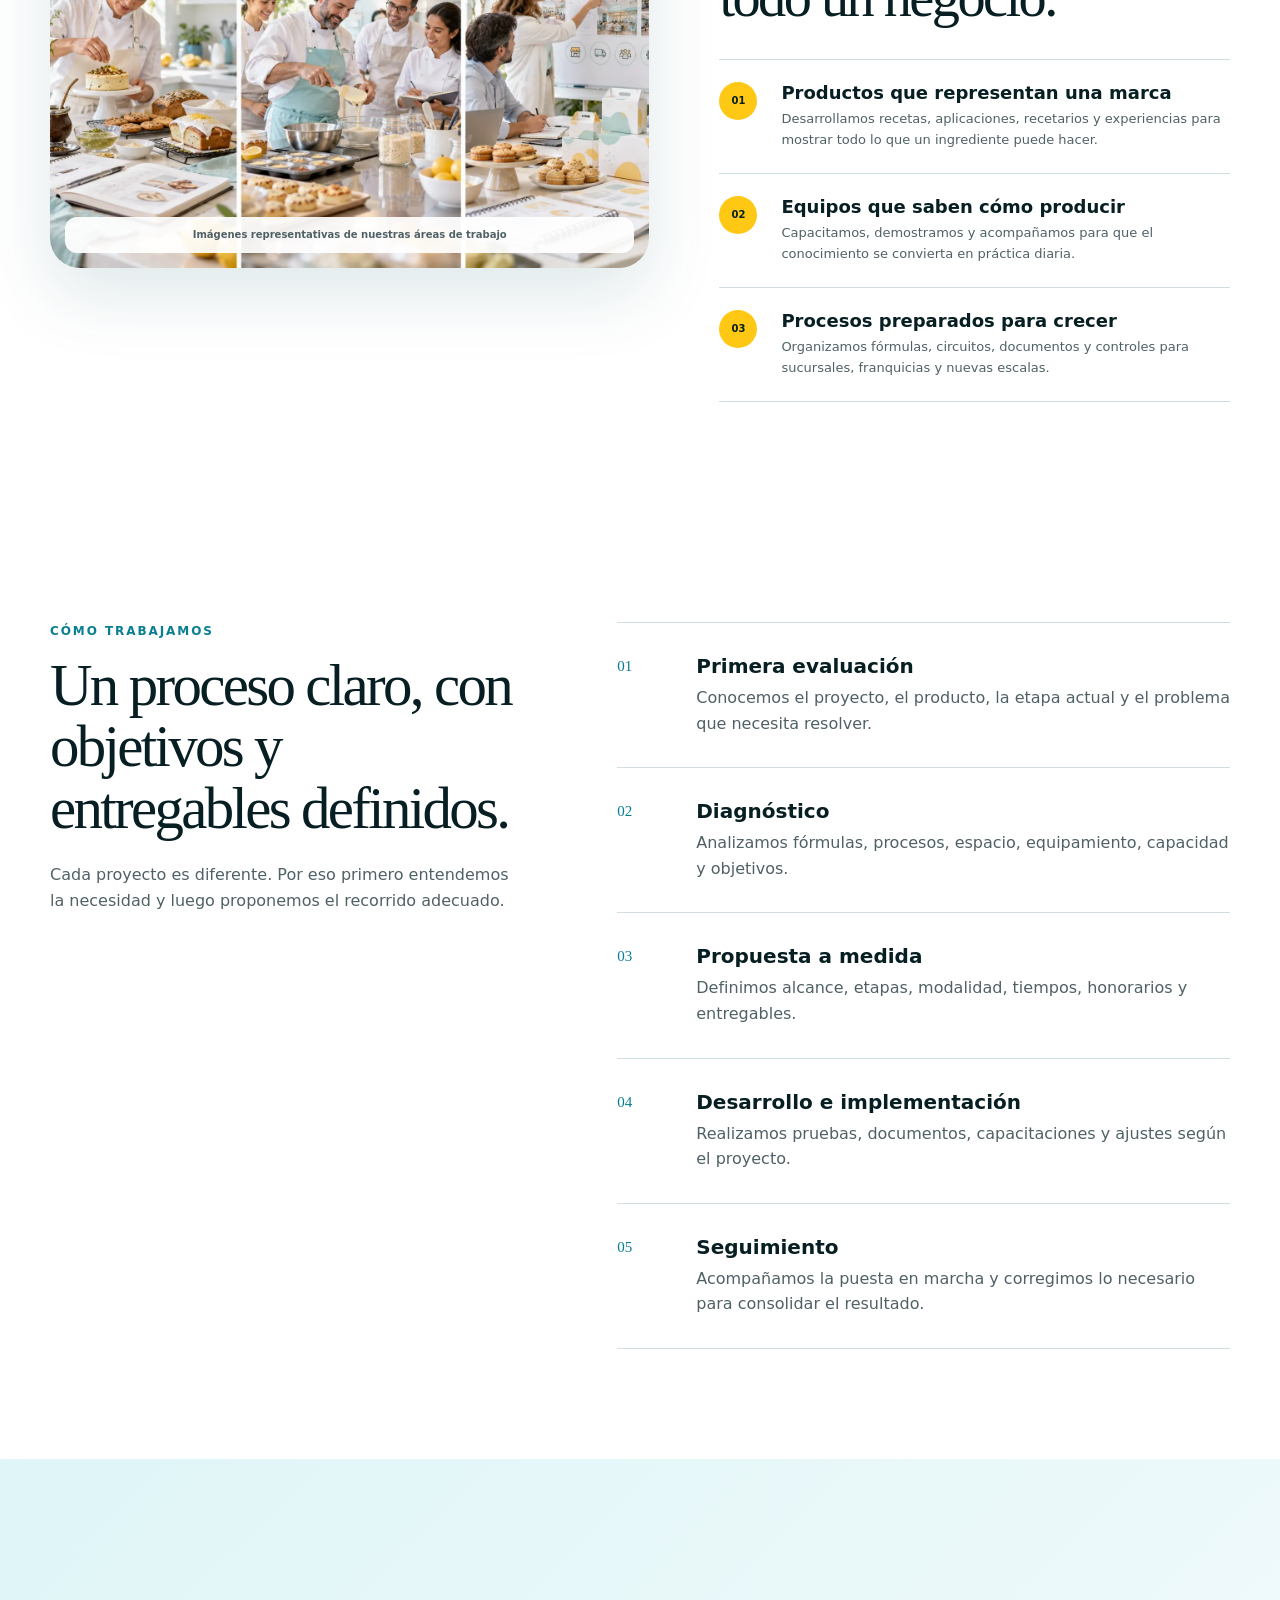
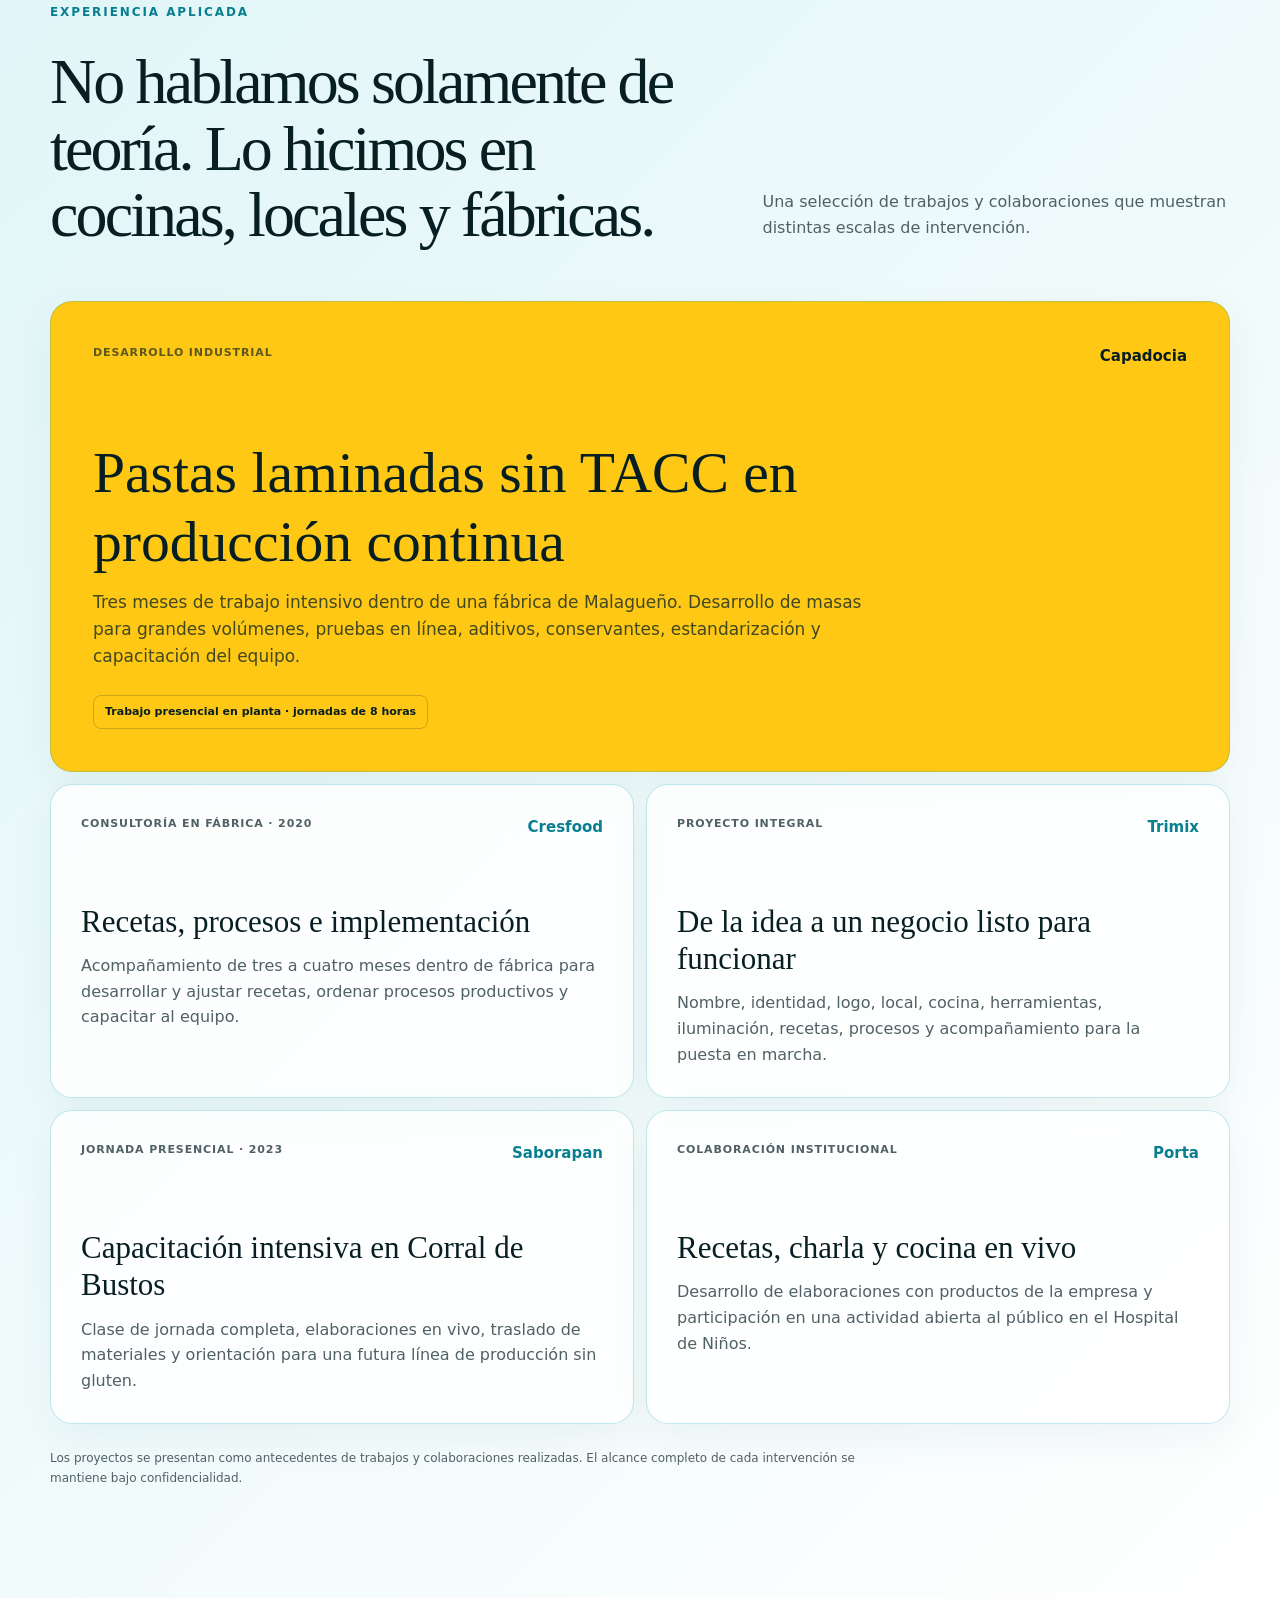
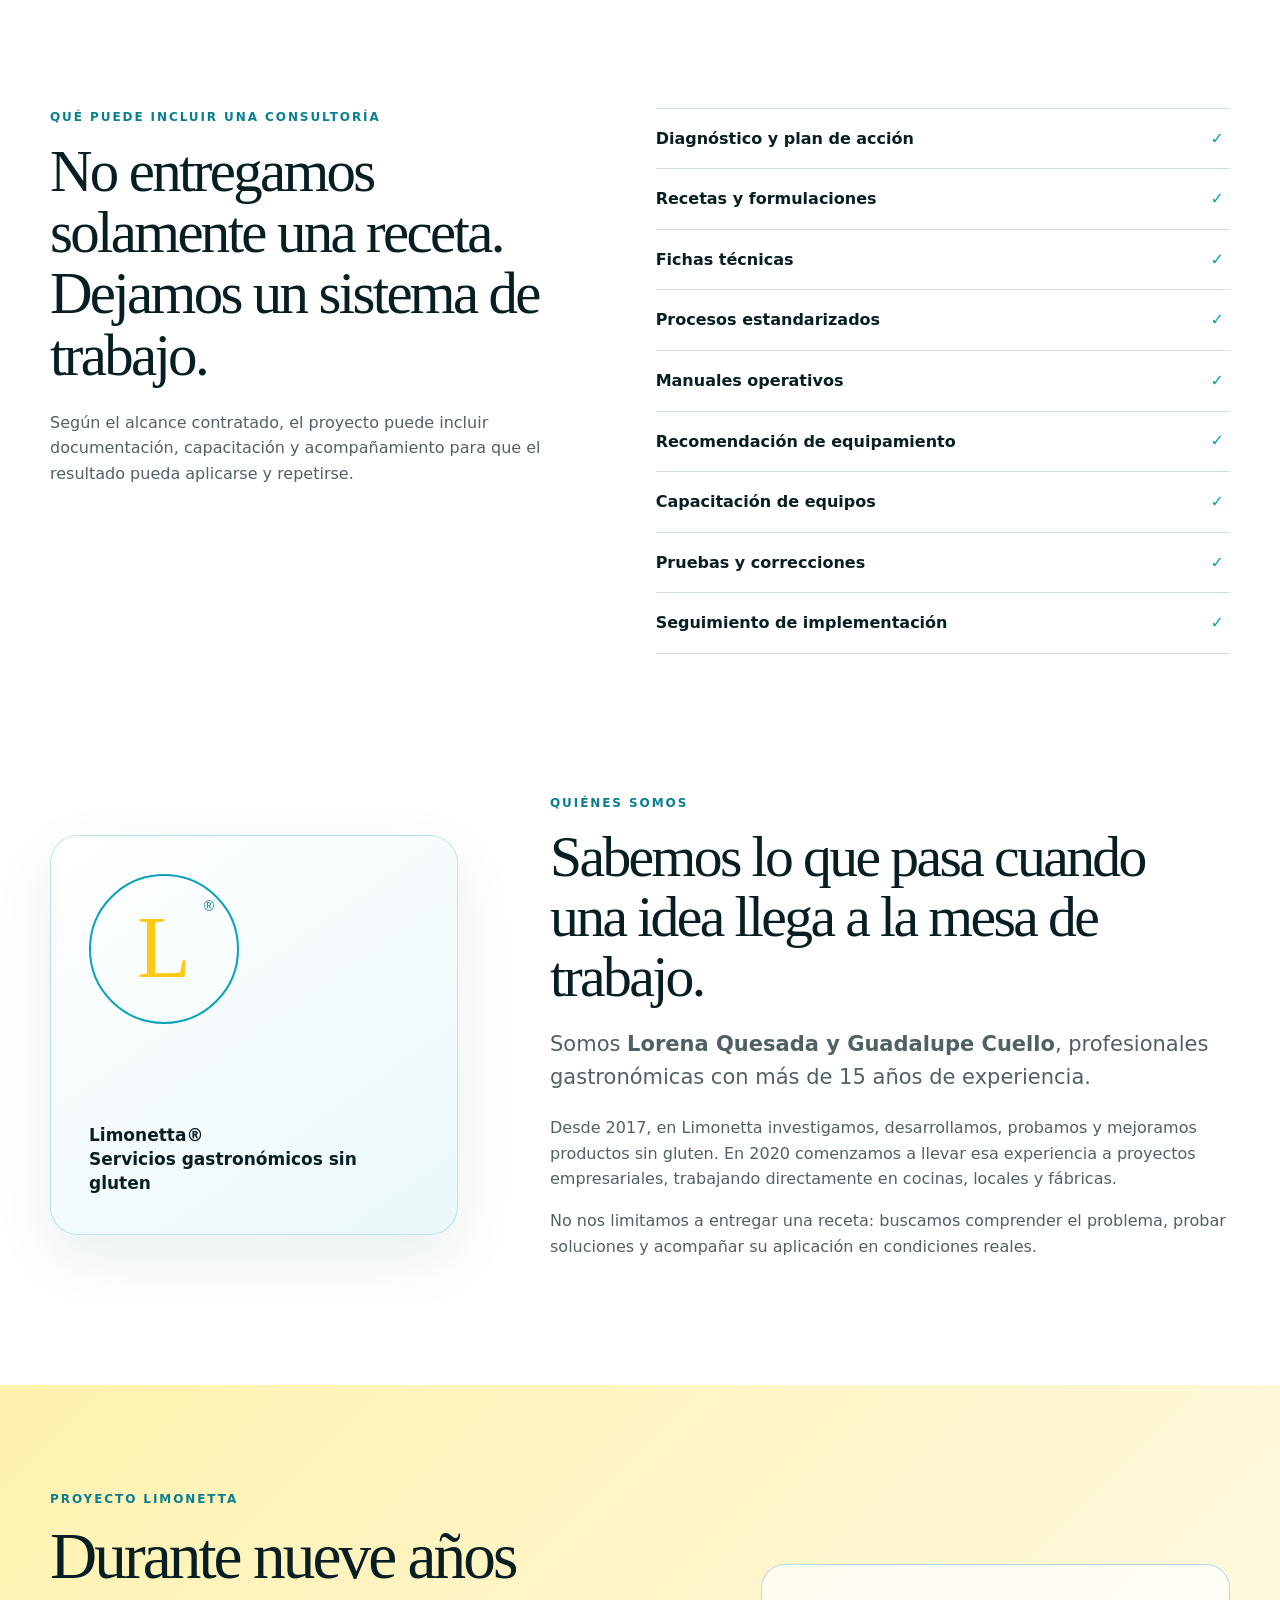
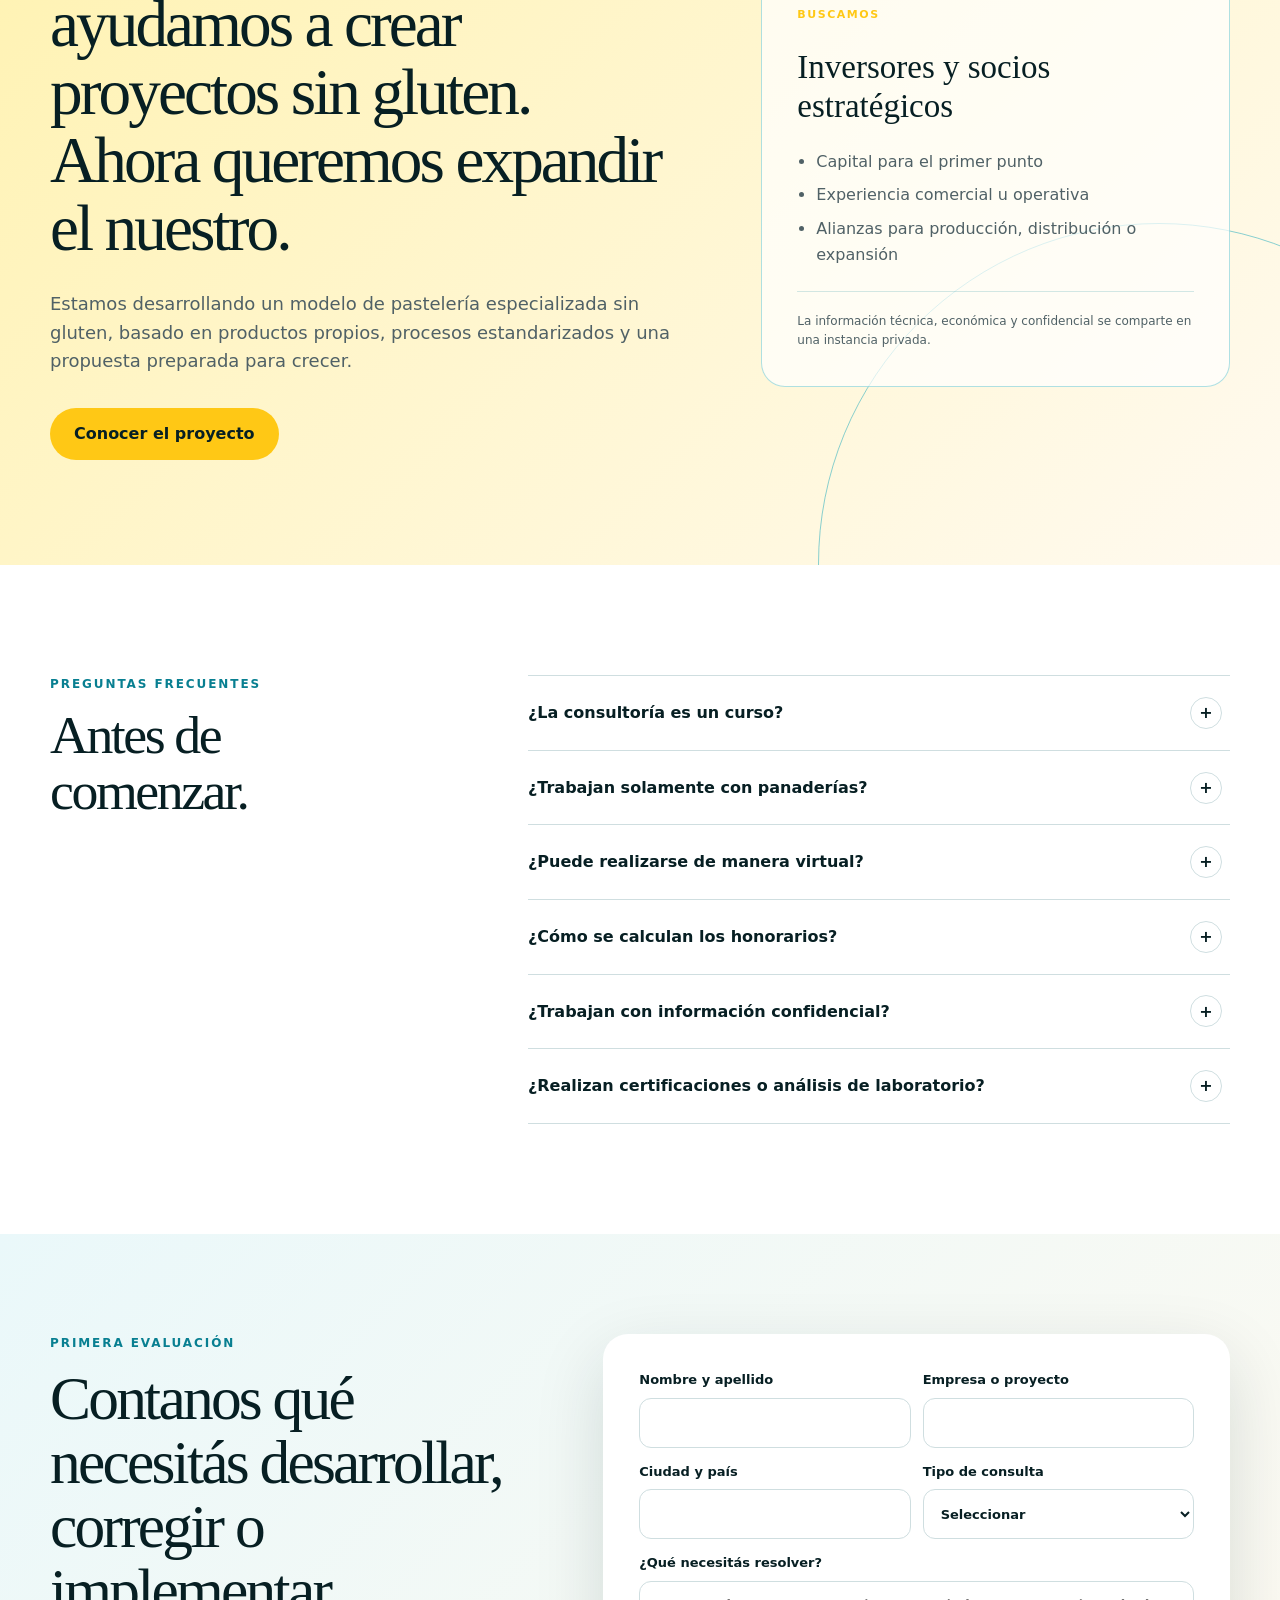
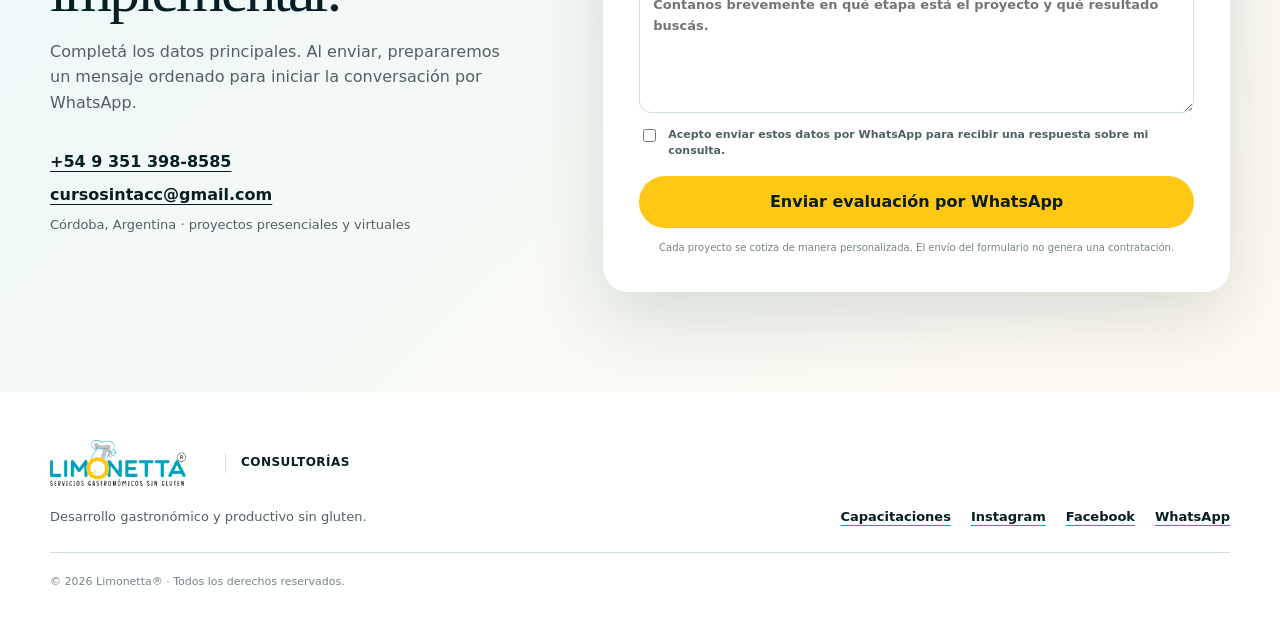
==== commit ae5f50b4: "Add files via upload" ====
--- a/index.html
+++ b/index.html
@@ -77,6 +77,10 @@
               <span>Ruta de crecimiento</span>
               <span class="status-dot">Consultoría a medida</span>
             </div>
+            <figure class="hero-photo">
+              <img src="./consultoria-procesos.webp" alt="Desarrollo de recetas, producción de pastas, capacitación y planificación de cocinas" />
+              <figcaption>Desarrollo · producción · capacitación · implementación</figcaption>
+            </figure>
             <div class="board-main">
               <span class="board-number">Limonetta® Consultorías</span>
               <h2>De una idea a un sistema que funciona.</h2>
@@ -153,52 +157,76 @@
           <div class="service-grid">
             <article class="service-card reveal">
               <span class="service-number">01</span>
+              <span class="service-symbol">I+D</span>
               <h3>Investigación y desarrollo</h3>
               <p>Evaluación de ideas, desarrollo de prototipos y pruebas piloto para transformar una necesidad en un producto viable.</p>
               <ul><li>Formulación y reformulación</li><li>Pruebas con ingredientes y sustitutos</li><li>Textura, comportamiento y conservación</li></ul>
             </article>
             <article class="service-card reveal">
               <span class="service-number">02</span>
+              <span class="service-symbol">REC</span>
               <h3>Recetas y aplicaciones para marcas</h3>
               <p>Creamos preparaciones que muestran las posibilidades de un producto y lo conectan con consumidores y clientes.</p>
               <ul><li>Recetas exclusivas</li><li>Recetarios y fichas técnicas</li><li>Demostraciones y cocina en vivo</li></ul>
             </article>
             <article class="service-card reveal">
               <span class="service-number">03</span>
+              <span class="service-symbol">PRO</span>
               <h3>Procesos productivos y escala</h3>
               <p>Ordenamos elaboraciones para producir con claridad, rendimiento y resultados consistentes.</p>
               <ul><li>Estandarización y grandes volúmenes</li><li>Flujos, tiempos y secuencias</li><li>Freezer, horneado y almacenamiento</li></ul>
             </article>
             <article class="service-card reveal">
               <span class="service-number">04</span>
+              <span class="service-symbol">COC</span>
               <h3>Armado de cocinas y panaderías</h3>
               <p>Acompañamos la organización gastronómica y productiva del espacio hasta su puesta en marcha.</p>
               <ul><li>Sectores, circuitos y equipamiento</li><li>Herramientas y capacidad productiva</li><li>Prevención de contaminación cruzada</li></ul>
             </article>
             <article class="service-card reveal">
               <span class="service-number">05</span>
+              <span class="service-symbol">EQU</span>
               <h3>Capacitación de empresas y equipos</h3>
               <p>Programas presenciales o virtuales diseñados según el producto, el proceso y las personas que deben implementarlo.</p>
               <ul><li>Jornadas intensivas</li><li>Trabajo en planta o espacio preparado</li><li>Evaluación y seguimiento</li></ul>
             </article>
             <article class="service-card reveal">
               <span class="service-number">06</span>
+              <span class="service-symbol">EXP</span>
               <h3>Modelos para sucursales y franquicias</h3>
               <p>Estandarizamos el componente gastronómico para que una propuesta pueda repetirse conservando su identidad y calidad.</p>
               <ul><li>Manuales de recetas y procesos</li><li>Estándares y controles</li><li>Transferencia y capacitación</li></ul>
             </article>
             <article class="service-card reveal">
               <span class="service-number">07</span>
+              <span class="service-symbol">VIVO</span>
               <h3>Activaciones gastronómicas</h3>
               <p>Experiencias que conectan a una marca con las personas mediante contenido técnico, recetas y elaboración en vivo.</p>
               <ul><li>Lanzamientos y eventos</li><li>Charlas y acciones institucionales</li><li>Contenido gastronómico de marca</li></ul>
             </article>
             <article class="service-card reveal">
               <span class="service-number">08</span>
+              <span class="service-symbol">360°</span>
               <h3>Acompañamiento profesional</h3>
               <p>Seguimiento durante las pruebas, la implementación y la resolución de problemas productivos.</p>
               <ul><li>Correcciones y ajustes</li><li>Trabajo por etapas o proyecto completo</li><li>Confidencialidad de la información</li></ul>
             </article>
+          </div>
+        </div>
+      </section>
+
+      <section class="section visual-story" aria-labelledby="story-title">
+        <figure class="story-image reveal">
+          <img src="./consultoria-marcas-expansion.webp" alt="Aplicaciones para marcas, capacitación gastronómica y planificación de expansión" />
+          <figcaption>Imágenes representativas de nuestras áreas de trabajo</figcaption>
+        </figure>
+        <div class="story-copy reveal">
+          <p class="eyebrow">Mucho más que recetas</p>
+          <h2 id="story-title">Una consultoría puede empezar con un producto y transformar todo un negocio.</h2>
+          <div class="story-points">
+            <article><span>01</span><div><h3>Productos que representan una marca</h3><p>Desarrollamos recetas, aplicaciones, recetarios y experiencias para mostrar todo lo que un ingrediente puede hacer.</p></div></article>
+            <article><span>02</span><div><h3>Equipos que saben cómo producir</h3><p>Capacitamos, demostramos y acompañamos para que el conocimiento se convierta en práctica diaria.</p></div></article>
+            <article><span>03</span><div><h3>Procesos preparados para crecer</h3><p>Organizamos fórmulas, circuitos, documentos y controles para sucursales, franquicias y nuevas escalas.</p></div></article>
           </div>
         </div>
       </section>
@@ -221,7 +249,7 @@
       <section class="experience" id="experiencia" aria-labelledby="experience-title">
         <div class="section experience-inner">
           <div class="experience-heading reveal">
-            <p class="eyebrow light">Experiencia aplicada</p>
+            <p class="eyebrow">Experiencia aplicada</p>
             <h2 id="experience-title">No hablamos solamente de teoría. Lo hicimos en cocinas, locales y fábricas.</h2>
             <p>Una selección de trabajos y colaboraciones que muestran distintas escalas de intervención.</p>
           </div>
@@ -326,7 +354,7 @@
       <section class="contact" id="contacto" aria-labelledby="contact-title">
         <div class="contact-inner">
           <div class="contact-copy reveal">
-            <p class="eyebrow light">Primera evaluación</p>
+            <p class="eyebrow">Primera evaluación</p>
             <h2 id="contact-title">Contanos qué necesitás desarrollar, corregir o implementar.</h2>
             <p>Completá los datos principales. Al enviar, prepararemos un mensaje ordenado para iniciar la conversación por WhatsApp.</p>
             <div class="contact-direct">
--- a/styles.css
+++ b/styles.css
@@ -53,7 +53,7 @@
   padding: 11px 17px;
   border-radius: 12px;
   color: var(--white);
-  background: var(--ink);
+  background: var(--teal-dark);
   transition: top .2s ease;
 }
 .skip-link:focus { top: 18px; }
@@ -250,10 +250,13 @@
   background: var(--yellow);
   content: "";
 }
+.hero-photo { position: relative; margin: 23px 0 0; border-radius: 20px; overflow: hidden; background: var(--teal-pale); }
+.hero-photo img { display: block; width: 100%; aspect-ratio: 16 / 9; object-fit: cover; }
+.hero-photo figcaption { position: absolute; right: 10px; bottom: 10px; left: 10px; padding: 8px 11px; border-radius: 10px; color: var(--ink); background: rgba(255,255,255,.9); font-size: 9px; font-weight: 900; letter-spacing: .07em; text-align: center; text-transform: uppercase; backdrop-filter: blur(8px); }
 .board-header { display: flex; justify-content: space-between; gap: 20px; color: var(--ink-soft); font-size: 11px; font-weight: 800; letter-spacing: .08em; text-transform: uppercase; }
 .status-dot { color: var(--teal-dark); }
 .status-dot::before { display: inline-block; width: 7px; height: 7px; margin-right: 6px; border-radius: 50%; background: currentColor; content: ""; }
-.board-main { padding: 52px 4px 40px; }
+.board-main { padding: 31px 4px 27px; }
 .board-number { color: var(--yellow); font-family: Georgia, serif; font-size: 18px; }
 .board-main h2 { margin-top: 12px; font-size: clamp(2.1rem, 3.5vw, 3.4rem); }
 .board-main p { margin: 17px 0 0; color: var(--ink-soft); }
@@ -345,13 +348,28 @@
   box-shadow: 0 18px 50px rgba(8,79,91,.07);
   transition: transform .2s ease, border-color .2s ease, background-color .2s ease;
 }
+.service-number { position: absolute; top: 31px; right: 32px; }
+.service-symbol { display: grid; width: 58px; height: 58px; border: 1px solid rgba(8,162,185,.28); border-radius: 18px; place-items: center; color: var(--teal-dark); background: linear-gradient(145deg, var(--white), #dff5f7); font-size: 11px; font-weight: 950; letter-spacing: .04em; box-shadow: 0 10px 24px rgba(8,79,91,.08); }
 .service-card:hover { transform: translateY(-4px); border-color: rgba(8,162,185,.8); background: var(--white); }
 .service-card::after { position: absolute; right: -42px; bottom: -42px; width: 150px; height: 150px; border: 1px solid rgba(255,200,21,.18); border-radius: 50%; content: ""; }
-.service-number { color: var(--yellow); font-family: Georgia, serif; }
+.service-number { color: var(--teal-dark); font-family: Georgia, serif; }
 .service-card h3 { max-width: 510px; margin: 47px 0 12px; font-family: Georgia, serif; font-size: 28px; font-weight: 500; }
 .service-card p { max-width: 570px; margin: 0; color: var(--ink-soft); }
 .service-card ul { display: flex; margin: 25px 0 0; padding: 0; flex-wrap: wrap; gap: 7px; list-style: none; }
-.service-card li { padding: 6px 9px; border: 1px solid var(--line); border-radius: 8px; color: var(--teal-dark); background: var(--teal-pale); font-size: 11px; }
+.service-card li { position: relative; padding: 7px 10px 7px 25px; border: 1px solid var(--line); border-radius: 9px; color: var(--teal-dark); background: var(--teal-pale); font-size: 11px; }
+.service-card li::before { position: absolute; top: 50%; left: 9px; display: grid; width: 10px; height: 10px; border-radius: 50%; place-items: center; color: var(--ink); background: var(--yellow); content: ""; transform: translateY(-50%); }
+
+/* Visual story */
+.visual-story { display: grid; grid-template-columns: 1.08fr .92fr; gap: 70px; align-items: center; }
+.story-image { position: relative; margin: 0; border-radius: 30px; overflow: hidden; box-shadow: 0 26px 70px rgba(8,79,91,.13); }
+.story-image img { display: block; width: 100%; aspect-ratio: 16 / 10; object-fit: cover; }
+.story-image figcaption { position: absolute; right: 15px; bottom: 15px; left: 15px; padding: 10px 13px; border-radius: 12px; color: var(--ink-soft); background: rgba(255,255,255,.92); font-size: 10px; font-weight: 800; text-align: center; }
+.story-copy h2 { font-size: clamp(2.65rem, 4.4vw, 4.35rem); }
+.story-points { display: grid; margin-top: 32px; border-top: 1px solid var(--line); }
+.story-points article { display: grid; padding: 22px 0; border-bottom: 1px solid var(--line); grid-template-columns: 45px 1fr; gap: 17px; }
+.story-points article > span { display: grid; width: 38px; height: 38px; border-radius: 50%; place-items: center; color: var(--ink); background: var(--yellow); font-size: 10px; font-weight: 900; }
+.story-points h3 { margin: 0 0 6px; font-size: 18px; }
+.story-points p { margin: 0; color: var(--ink-soft); font-size: 13px; }
 
 /* Method */
 .method { display: grid; grid-template-columns: .86fr 1.14fr; gap: 105px; }
@@ -365,23 +383,23 @@
 .method-steps p { margin: 0; color: var(--ink-soft); }
 
 /* Cases */
-.experience { color: var(--white); background: var(--teal-dark); }
+.experience { color: var(--ink); background: linear-gradient(135deg, #dff5f7, #ffffff); }
 .experience-heading { display: grid; grid-template-columns: 1.15fr .85fr; gap: 80px; align-items: end; margin-bottom: 52px; }
 .experience-heading .eyebrow { grid-column: 1 / -1; margin-bottom: -53px; }
-.experience-heading p:last-child { margin: 0 0 8px; color: rgba(255,255,255,.72); }
+.experience-heading p:last-child { margin: 0 0 8px; color: var(--ink-soft); }
 .case-grid { display: grid; grid-template-columns: repeat(2, 1fr); gap: 12px; }
-.case-card { min-height: 300px; padding: 30px; border: 1px solid rgba(255,255,255,.23); border-radius: 22px; background: rgba(255,255,255,.07); }
+.case-card { min-height: 300px; padding: 30px; border: 1px solid rgba(8,162,185,.25); border-radius: 22px; background: rgba(255,255,255,.82); box-shadow: 0 15px 42px rgba(8,79,91,.06); }
 .case-card.featured { grid-column: 1 / -1; min-height: 330px; padding: 42px; color: var(--ink); background: var(--yellow); }
-.case-top { display: flex; justify-content: space-between; gap: 20px; color: rgba(255,255,255,.62); font-size: 11px; font-weight: 850; letter-spacing: .08em; text-transform: uppercase; }
+.case-top { display: flex; justify-content: space-between; gap: 20px; color: var(--ink-soft); font-size: 11px; font-weight: 850; letter-spacing: .08em; text-transform: uppercase; }
 .case-card.featured .case-top { color: rgba(7,31,35,.66); }
-.case-top strong { color: var(--white); font-size: 15px; letter-spacing: 0; text-transform: none; }
+.case-top strong { color: var(--teal-dark); font-size: 15px; letter-spacing: 0; text-transform: none; }
 .case-card.featured .case-top strong { color: var(--ink); }
 .case-card h3 { max-width: 600px; margin: 64px 0 13px; font-family: Georgia, serif; font-size: 31px; font-weight: 500; }
 .case-card.featured h3 { max-width: 840px; margin-top: 70px; font-size: clamp(2.4rem, 4.5vw, 4.5rem); }
-.case-card p { max-width: 770px; margin: 0; color: rgba(255,255,255,.7); }
+.case-card p { max-width: 770px; margin: 0; color: var(--ink-soft); }
 .case-card.featured p { color: rgba(7,31,35,.76); font-size: 17px; }
 .case-detail { display: inline-block; margin-top: 25px; padding: 7px 11px; border: 1px solid rgba(7,31,35,.2); border-radius: 8px; font-size: 11px; font-weight: 800; }
-.case-note { max-width: 820px; margin: 25px 0 0; color: rgba(255,255,255,.62); font-size: 12px; }
+.case-note { max-width: 820px; margin: 25px 0 0; color: var(--ink-soft); font-size: 12px; }
 
 /* Deliverables and About */
 .deliverables { display: grid; grid-template-columns: .95fr 1.05fr; gap: 86px; }
@@ -391,9 +409,9 @@
 .deliverables-list span { position: relative; padding: 17px 45px 17px 0; border-bottom: 1px solid var(--line); font-weight: 800; }
 .deliverables-list span::after { position: absolute; top: 50%; right: 6px; color: var(--teal); content: "✓"; transform: translateY(-50%); }
 .about { display: grid; padding-top: 30px; grid-template-columns: .75fr 1.25fr; gap: 92px; align-items: center; }
-.about-identity { display: grid; min-height: 400px; padding: 38px; border-radius: 28px; align-content: space-between; color: var(--white); background: linear-gradient(145deg, var(--teal-dark), var(--teal)); }
+.about-identity { display: grid; min-height: 400px; padding: 38px; border: 1px solid rgba(8,162,185,.25); border-radius: 28px; align-content: space-between; color: var(--ink); background: linear-gradient(145deg, #ffffff, var(--teal-pale)); box-shadow: 0 22px 60px rgba(8,79,91,.09); }
 .about-mark { display: grid; width: 150px; height: 150px; border: 2px solid var(--teal); border-radius: 50%; place-items: center; color: var(--yellow); font-family: Georgia, serif; font-size: 88px; }
-.about-mark span { position: absolute; margin: -85px 0 0 90px; color: var(--white); font-family: sans-serif; font-size: 14px; }
+.about-mark span { position: absolute; margin: -85px 0 0 90px; color: var(--teal-dark); font-family: sans-serif; font-size: 14px; }
 .about-identity p { margin: 0; font-size: 17px; font-weight: 800; line-height: 1.4; }
 .about-copy h2 { font-size: clamp(2.5rem, 4.5vw, 4.5rem); }
 .about-copy p:not(.eyebrow) { color: var(--ink-soft); }
@@ -424,14 +442,14 @@
 .accordion details p { margin: -6px 55px 24px 0; color: var(--ink-soft); }
 
 /* Contact */
-.contact { padding: 100px 20px; color: var(--white); background: var(--teal-dark); }
+.contact { padding: 100px 20px; color: var(--ink); background: linear-gradient(135deg, var(--teal-pale), var(--cream)); }
 .contact-inner { display: grid; width: min(var(--content), 100%); margin: 0 auto; grid-template-columns: .85fr 1.15fr; gap: 90px; align-items: start; }
 .contact-copy { position: sticky; top: 120px; }
 .contact-copy h2 { font-size: clamp(2.75rem, 4.8vw, 4.7rem); }
-.contact-copy > p:not(.eyebrow) { max-width: 500px; color: rgba(255,255,255,.76); }
+.contact-copy > p:not(.eyebrow) { max-width: 500px; color: var(--ink-soft); }
 .contact-direct { display: grid; margin-top: 34px; gap: 7px; }
 .contact-direct a { width: fit-content; font-weight: 800; text-underline-offset: 4px; }
-.contact-direct span { color: rgba(255,255,255,.62); font-size: 13px; }
+.contact-direct span { color: var(--ink-soft); font-size: 13px; }
 .project-form { padding: 36px; border-radius: 25px; color: var(--ink); background: var(--white); box-shadow: var(--shadow); }
 .field-row { display: grid; grid-template-columns: repeat(2, 1fr); gap: 12px; }
 .project-form label { display: grid; margin-bottom: 14px; gap: 7px; font-size: 13px; font-weight: 850; }
@@ -453,7 +471,7 @@
 .copyright { grid-column: 1 / -1; margin: 0; padding-top: 20px; border-top: 1px solid var(--line); color: #758589; font-size: 11px; }
 .floating-whatsapp { position: fixed; right: 20px; bottom: 20px; z-index: 80; display: inline-flex; min-height: 52px; padding: 0 19px; border-radius: 999px; align-items: center; gap: 9px; color: var(--white); background: #1dcc64; box-shadow: 0 15px 40px rgba(0,0,0,.2); font-weight: 850; text-decoration: none; }
 .floating-whatsapp span { font-size: 21px; }
-.toast { position: fixed; right: 22px; bottom: 88px; z-index: 90; padding: 11px 16px; border-radius: 12px; color: var(--white); background: var(--ink); box-shadow: var(--shadow); opacity: 0; pointer-events: none; transform: translateY(13px); transition: opacity .2s ease, transform .2s ease; }
+.toast { position: fixed; right: 22px; bottom: 88px; z-index: 90; padding: 11px 16px; border-radius: 12px; color: var(--white); background: var(--teal-dark); box-shadow: var(--shadow); opacity: 0; pointer-events: none; transform: translateY(13px); transition: opacity .2s ease, transform .2s ease; }
 .toast.show { opacity: 1; transform: translateY(0); }
 
 /* Project page */
@@ -475,15 +493,15 @@
 .vision-pillars span { color: var(--teal-dark); font-family: Georgia, serif; font-size: 14px; }
 .vision-pillars h3 { margin: 58px 0 9px; font-family: Georgia, serif; font-size: 25px; font-weight: 500; }
 .vision-pillars p { margin: 0; color: var(--ink-soft); font-size: 13px; }
-.traction { color: var(--white); background: var(--teal-dark); }
+.traction { color: var(--ink); background: linear-gradient(135deg, var(--teal-pale), var(--white)); }
 .traction-inner { display: grid; grid-template-columns: 1fr 1fr; gap: 90px; }
 .traction-copy h2 { font-size: clamp(2.8rem, 4.8vw, 4.7rem); }
-.traction-copy > p:not(.eyebrow) { color: rgba(255,255,255,.7); }
+.traction-copy > p:not(.eyebrow) { color: var(--ink-soft); }
 .traction-stats { display: grid; grid-template-columns: 1fr 1fr; gap: 11px; }
-.traction-stats article { min-height: 190px; padding: 24px; border: 1px solid rgba(255,255,255,.22); border-radius: 20px; background: rgba(255,255,255,.07); }
+.traction-stats article { min-height: 190px; padding: 24px; border: 1px solid rgba(8,162,185,.25); border-radius: 20px; background: rgba(255,255,255,.82); box-shadow: 0 14px 40px rgba(8,79,91,.07); }
 .traction-stats strong, .traction-stats span { display: block; }
 .traction-stats strong { color: var(--yellow); font-family: Georgia, serif; font-size: 52px; font-weight: 500; line-height: 1; }
-.traction-stats span { margin-top: 38px; color: rgba(255,255,255,.76); font-size: 13px; }
+.traction-stats span { margin-top: 38px; color: var(--ink-soft); font-size: 13px; }
 .roadmap { display: grid; grid-template-columns: .82fr 1.18fr; gap: 100px; }
 .roadmap-heading { position: sticky; top: 120px; align-self: start; }
 .roadmap-heading h2 { font-size: clamp(2.8rem, 4.7vw, 4.6rem); }
@@ -493,19 +511,19 @@
 .roadmap-list li > span { color: var(--teal-dark); font-family: Georgia, serif; }
 .roadmap-list h3 { margin: 0 0 7px; font-size: 20px; }
 .roadmap-list p { margin: 0; color: var(--ink-soft); }
-.partner-profile { color: var(--white); background: var(--teal-dark); }
+.partner-profile { color: var(--ink); background: var(--cream); }
 .partner-heading { display: grid; grid-template-columns: .7fr 1.3fr; gap: 80px; margin-bottom: 47px; align-items: end; }
 .partner-heading .eyebrow { margin-bottom: 12px; }
 .partner-heading h2 { font-size: clamp(2.8rem, 5vw, 4.8rem); }
 .partner-grid { display: grid; grid-template-columns: repeat(2, 1fr); gap: 11px; }
-.partner-grid article { min-height: 230px; padding: 30px; border: 1px solid rgba(8,162,185,.38); border-radius: 20px; background: rgba(8,162,185,.07); }
+.partner-grid article { min-height: 230px; padding: 30px; border: 1px solid rgba(8,162,185,.3); border-radius: 20px; background: rgba(255,255,255,.82); }
 .partner-grid h3 { margin: 50px 0 9px; font-family: Georgia, serif; font-size: 28px; font-weight: 500; }
-.partner-grid p { margin: 0; color: rgba(255,255,255,.65); }
+.partner-grid p { margin: 0; color: var(--ink-soft); }
 .confidential { display: grid; grid-template-columns: .55fr 1.45fr; gap: 90px; align-items: start; }
 .confidential-mark { display: grid; aspect-ratio: 1; border: 1px solid var(--line); border-radius: 50%; place-items: center; color: var(--teal-dark); font-size: 12px; font-weight: 900; letter-spacing: .12em; text-transform: uppercase; }
 .confidential-copy h2 { font-size: clamp(2.55rem, 4.7vw, 4.6rem); }
 .confidential-copy p:not(.eyebrow) { color: var(--ink-soft); }
-.invest-contact { background: var(--teal-dark); }
+.invest-contact { background: linear-gradient(135deg, var(--teal-pale), var(--cream)); }
 
 /* Reveal */
 .reveal { opacity: 1; transform: none; }
@@ -552,7 +570,7 @@
   .proof-bar { grid-template-columns: repeat(3, 1fr); }
   .proof-bar span { padding: 0 13px; }
 
-  .positioning, .growth-inner, .services-heading, .method, .experience-heading, .deliverables, .about, .project-callout-inner, .faq, .contact-inner,
+  .positioning, .growth-inner, .visual-story, .services-heading, .method, .experience-heading, .deliverables, .about, .project-callout-inner, .faq, .contact-inner,
   .invest-inner, .vision, .traction-inner, .roadmap, .confidential { grid-template-columns: 1fr; gap: 45px; }
   .services-heading .eyebrow, .experience-heading .eyebrow { grid-column: auto; margin-bottom: -25px; }
   .method-heading, .contact-copy, .roadmap-heading { position: static; }
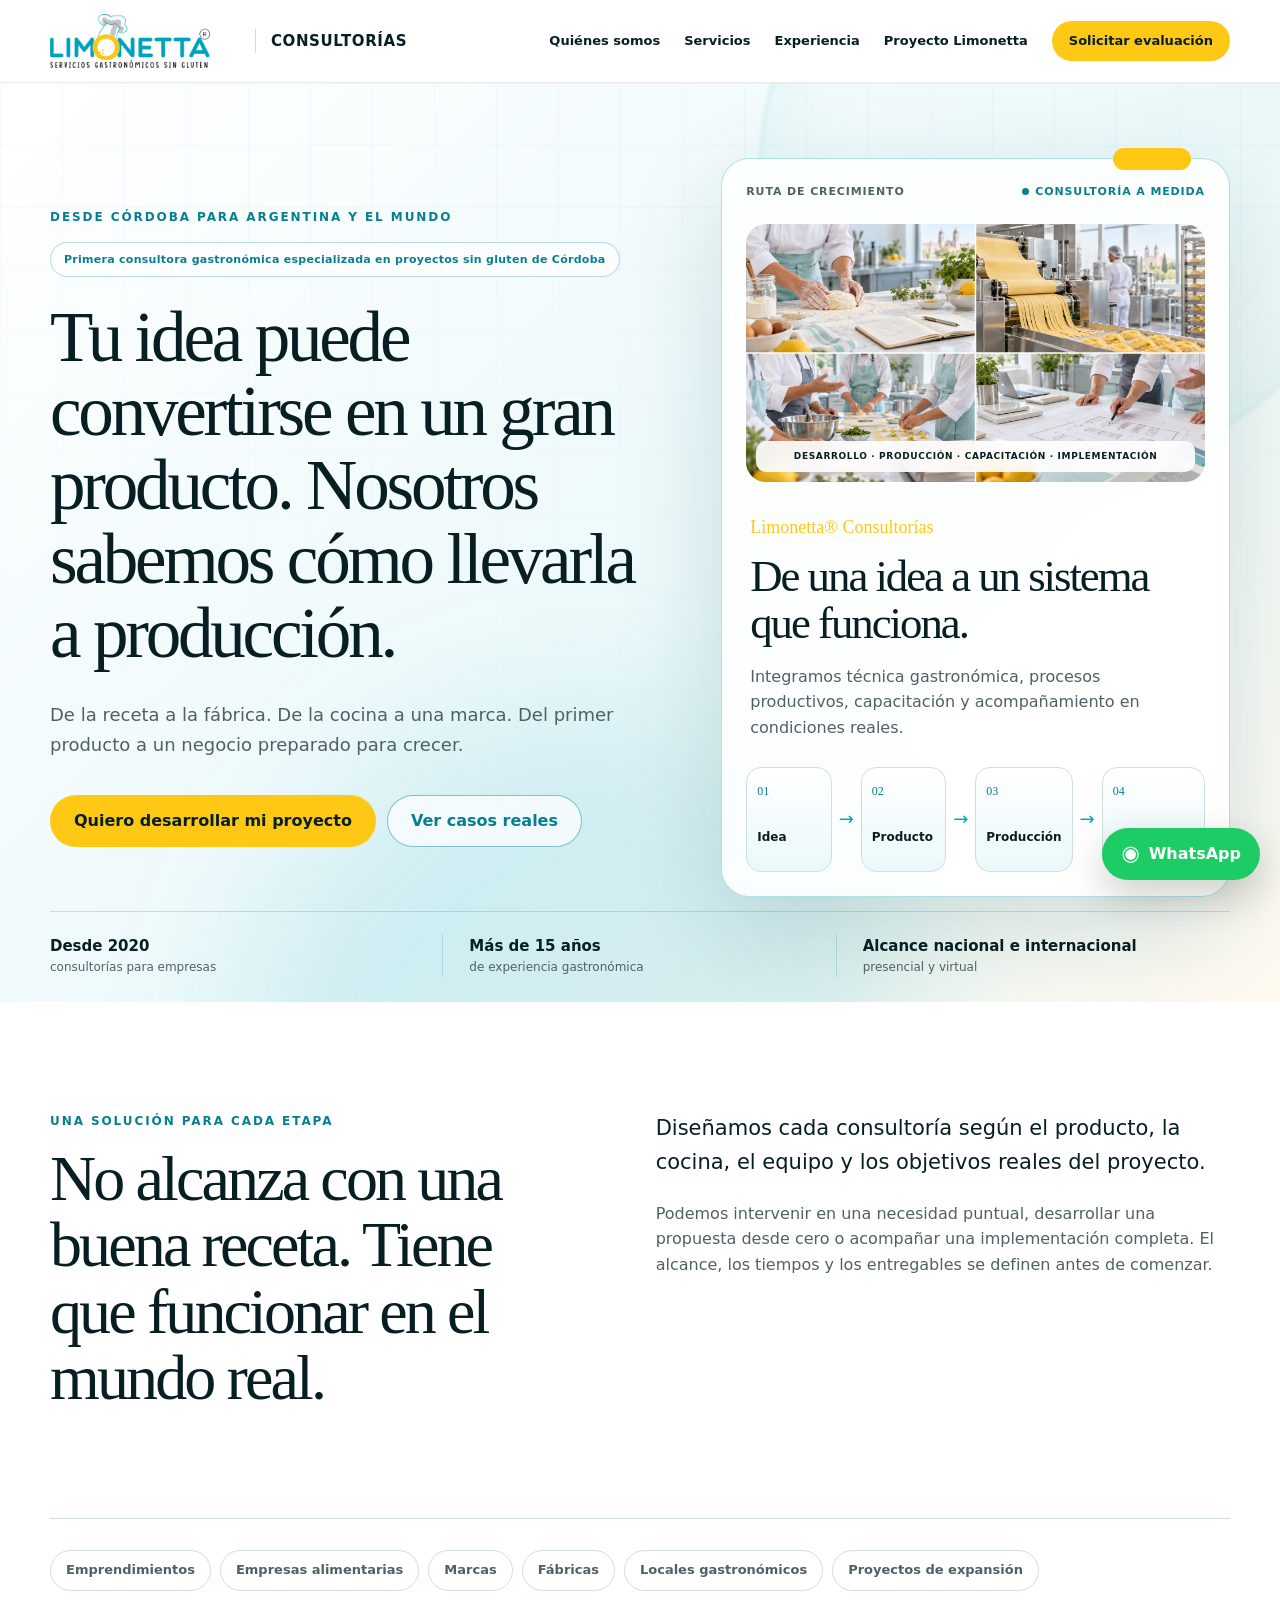
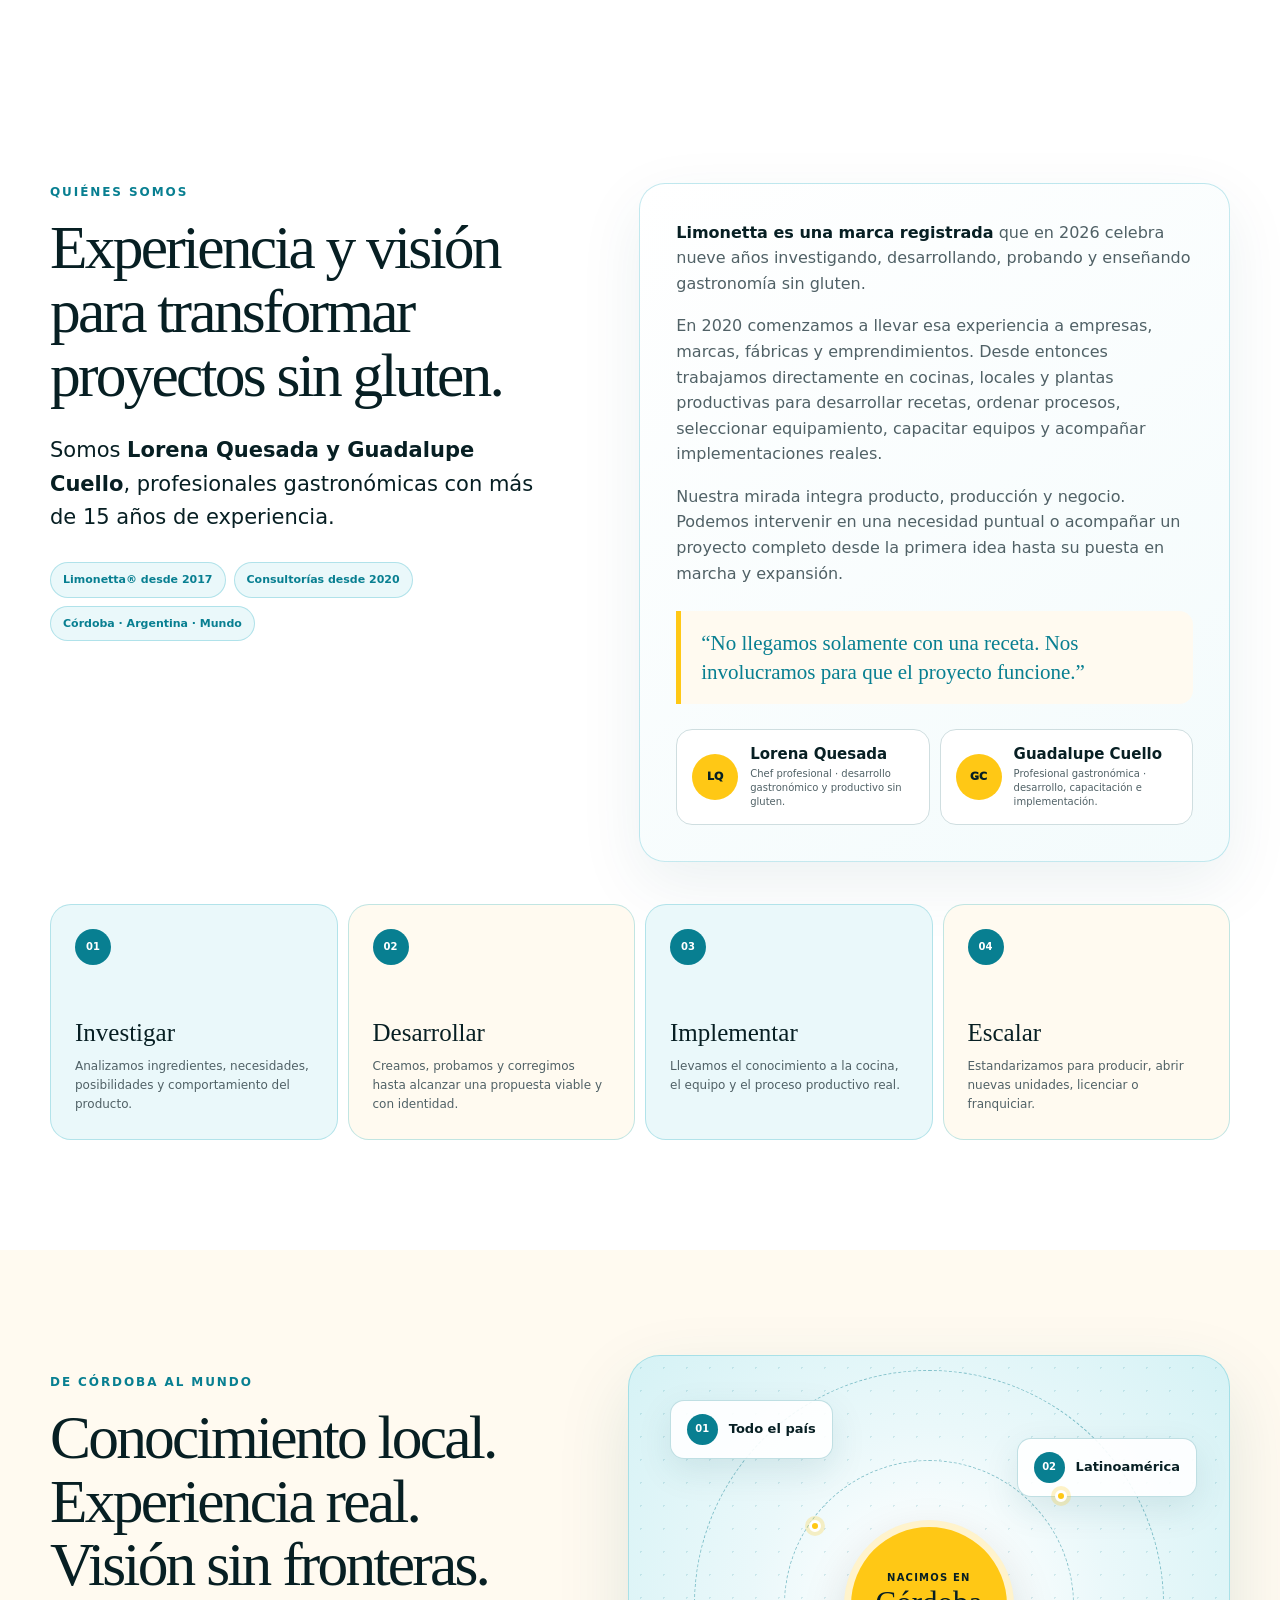
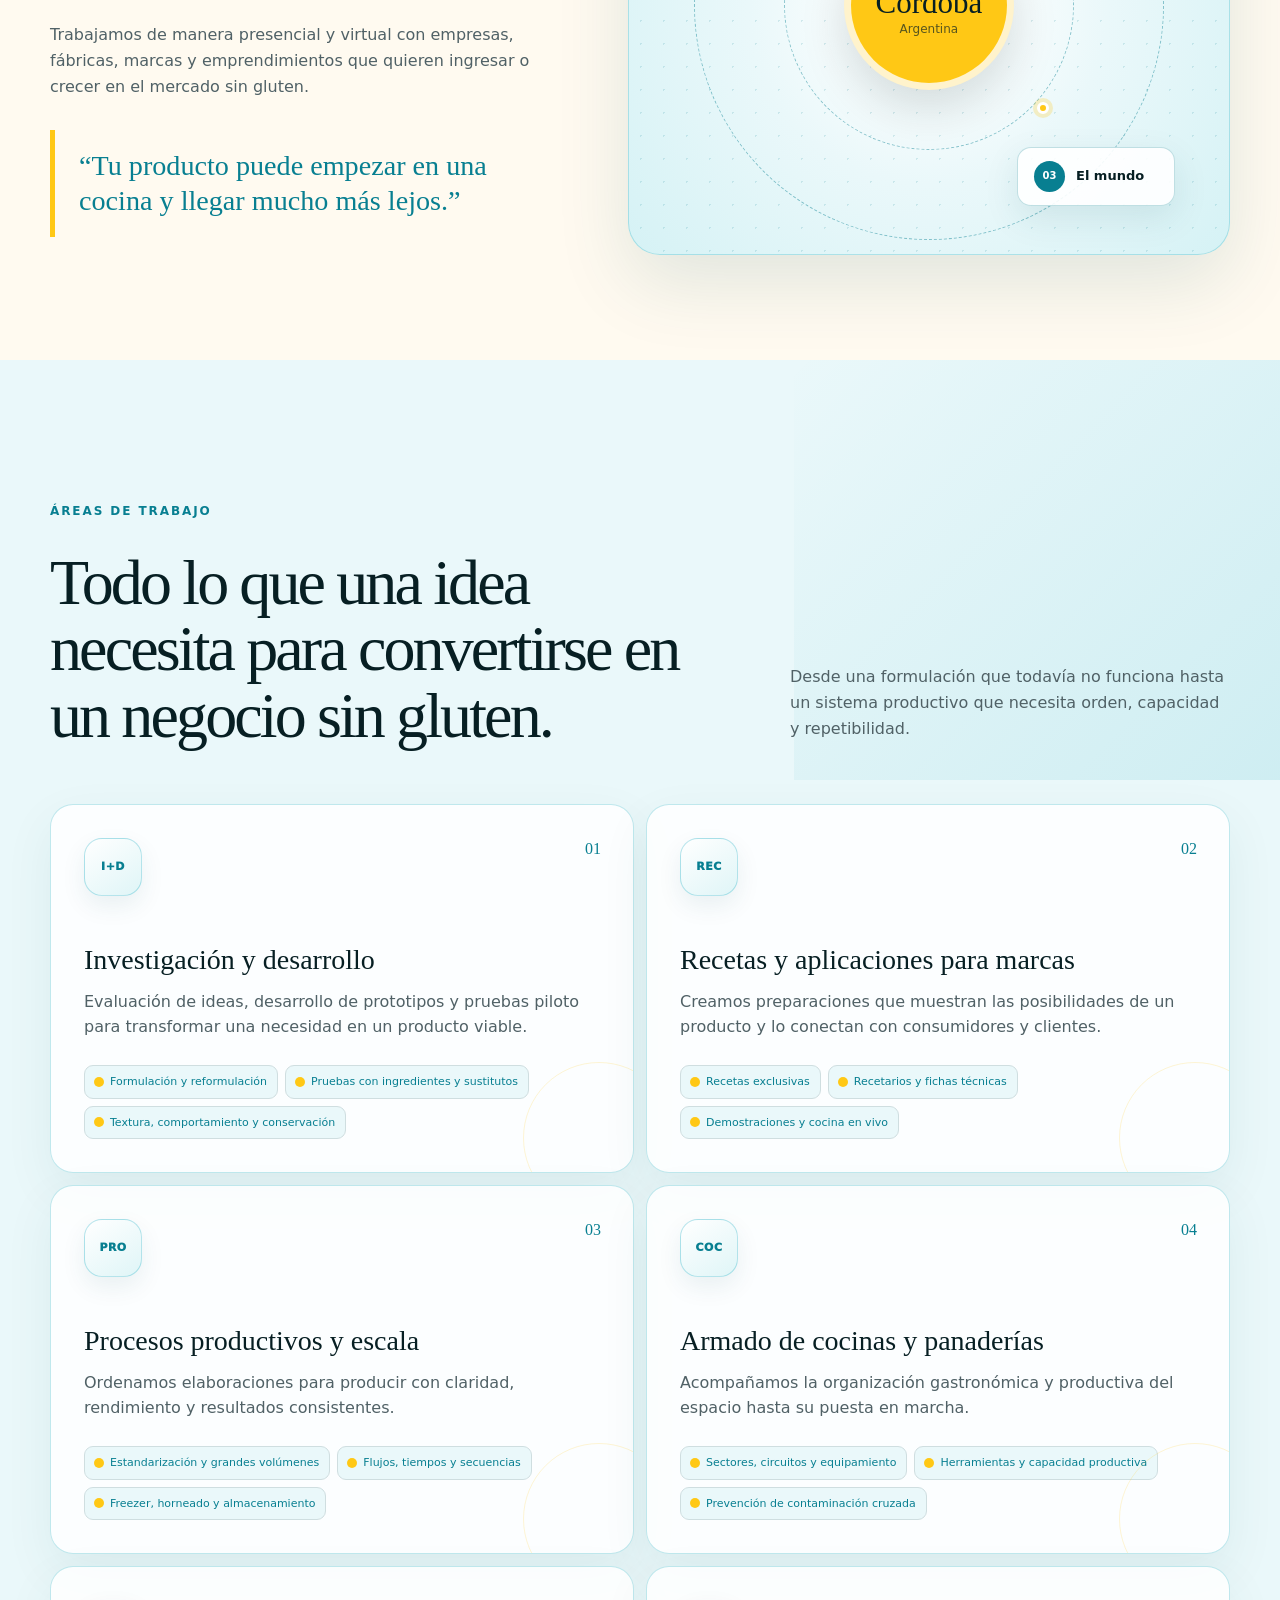
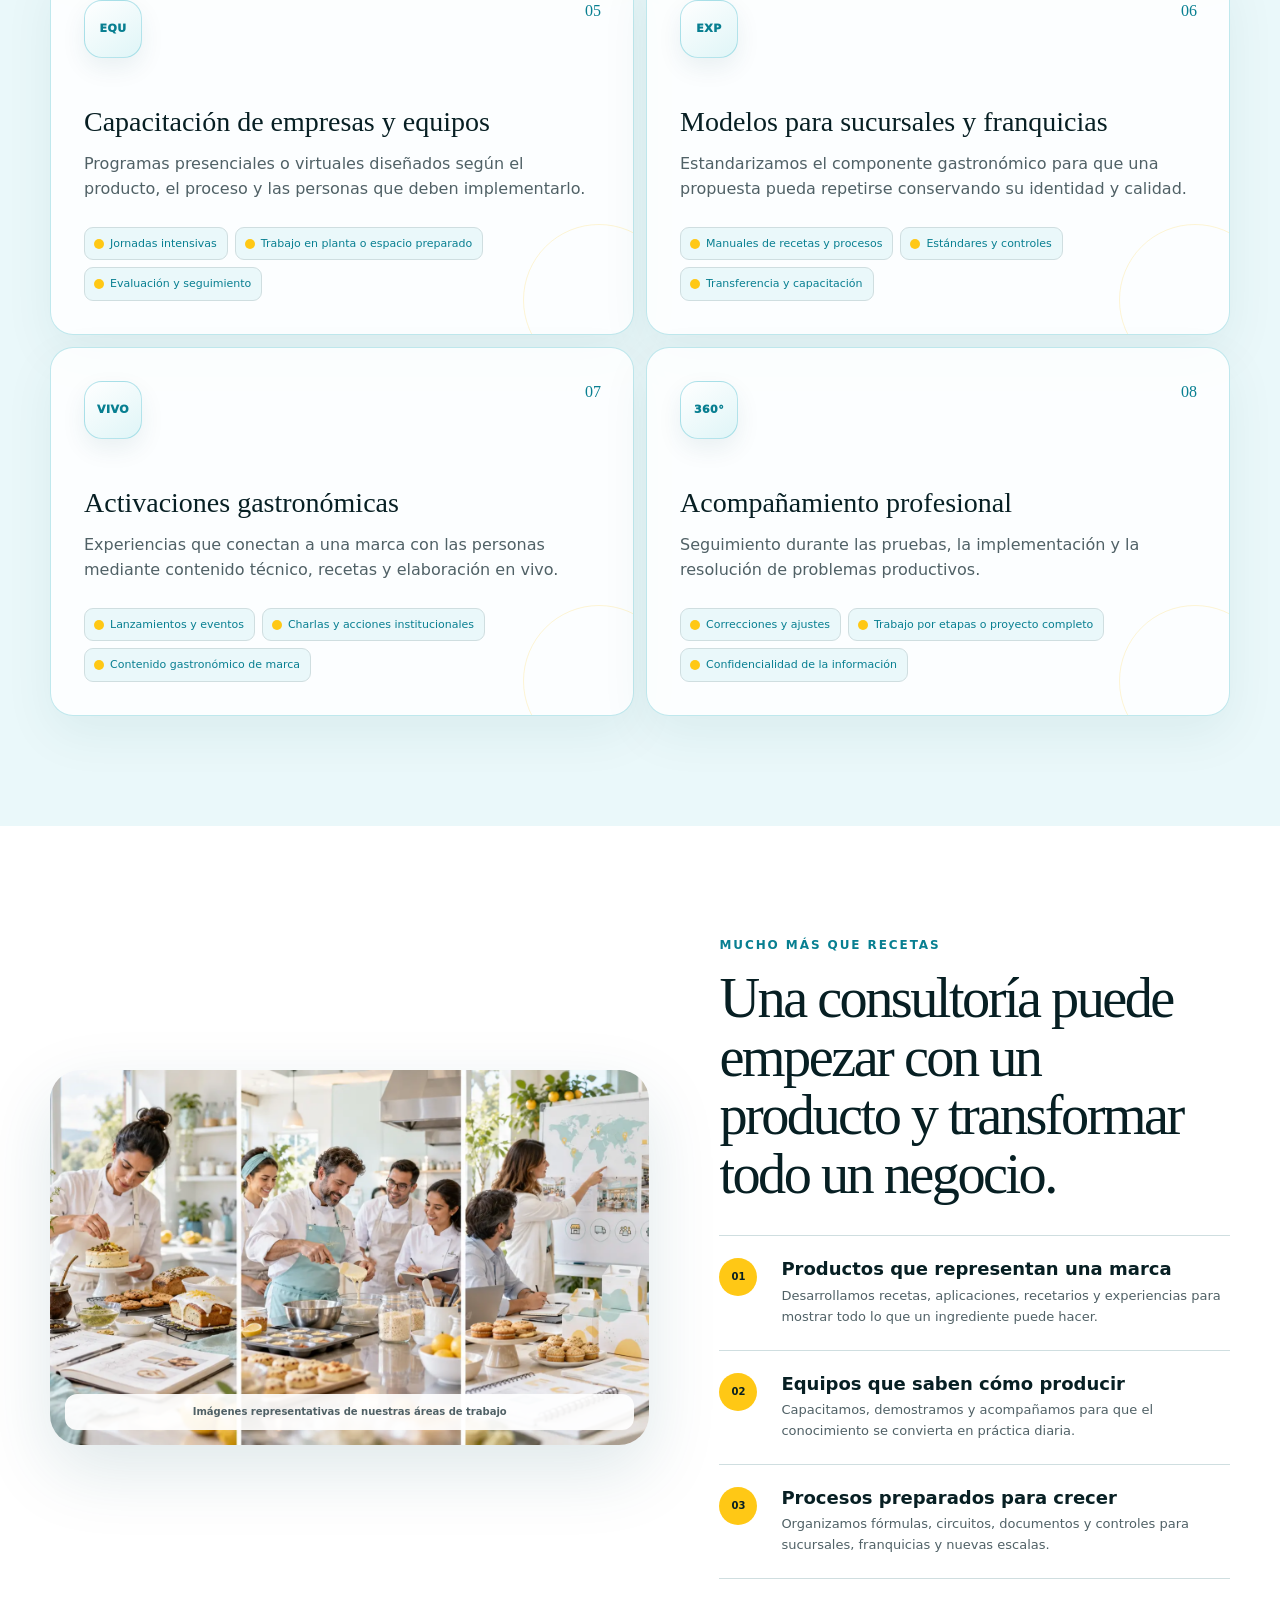
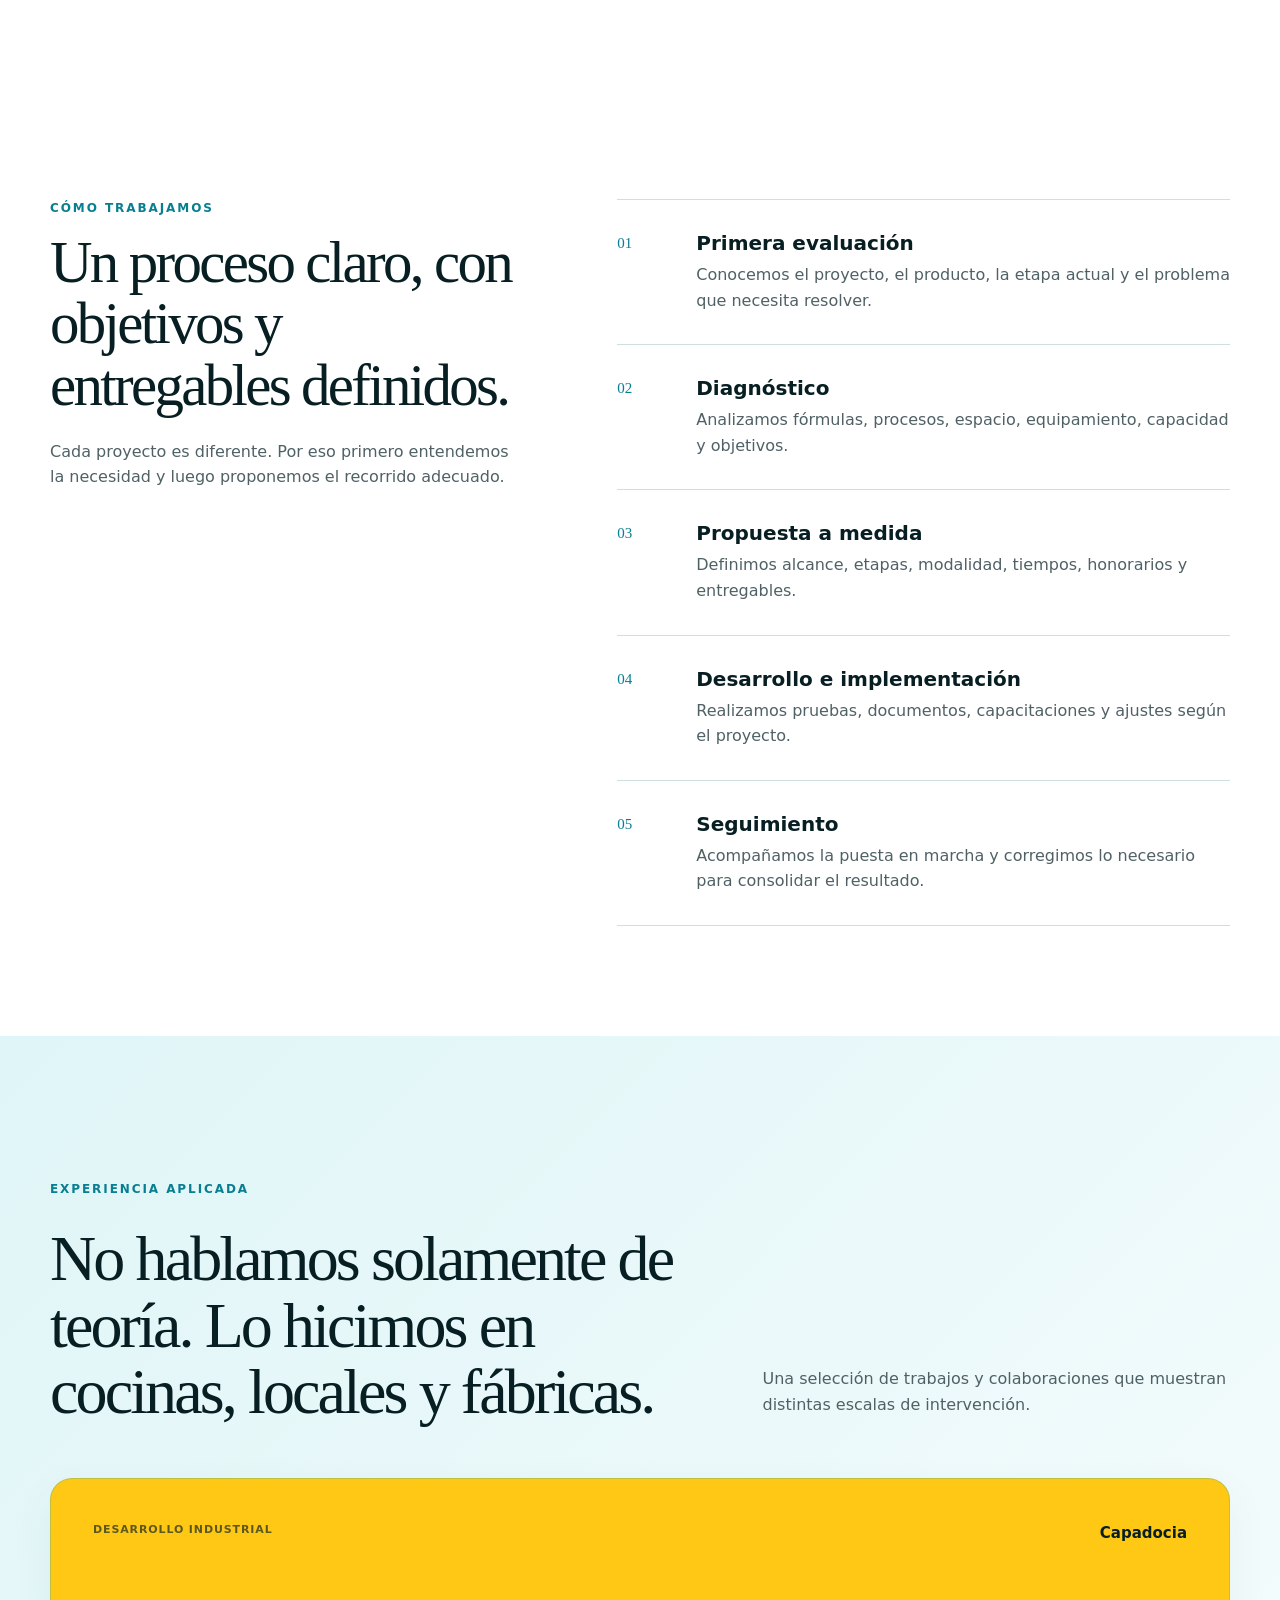
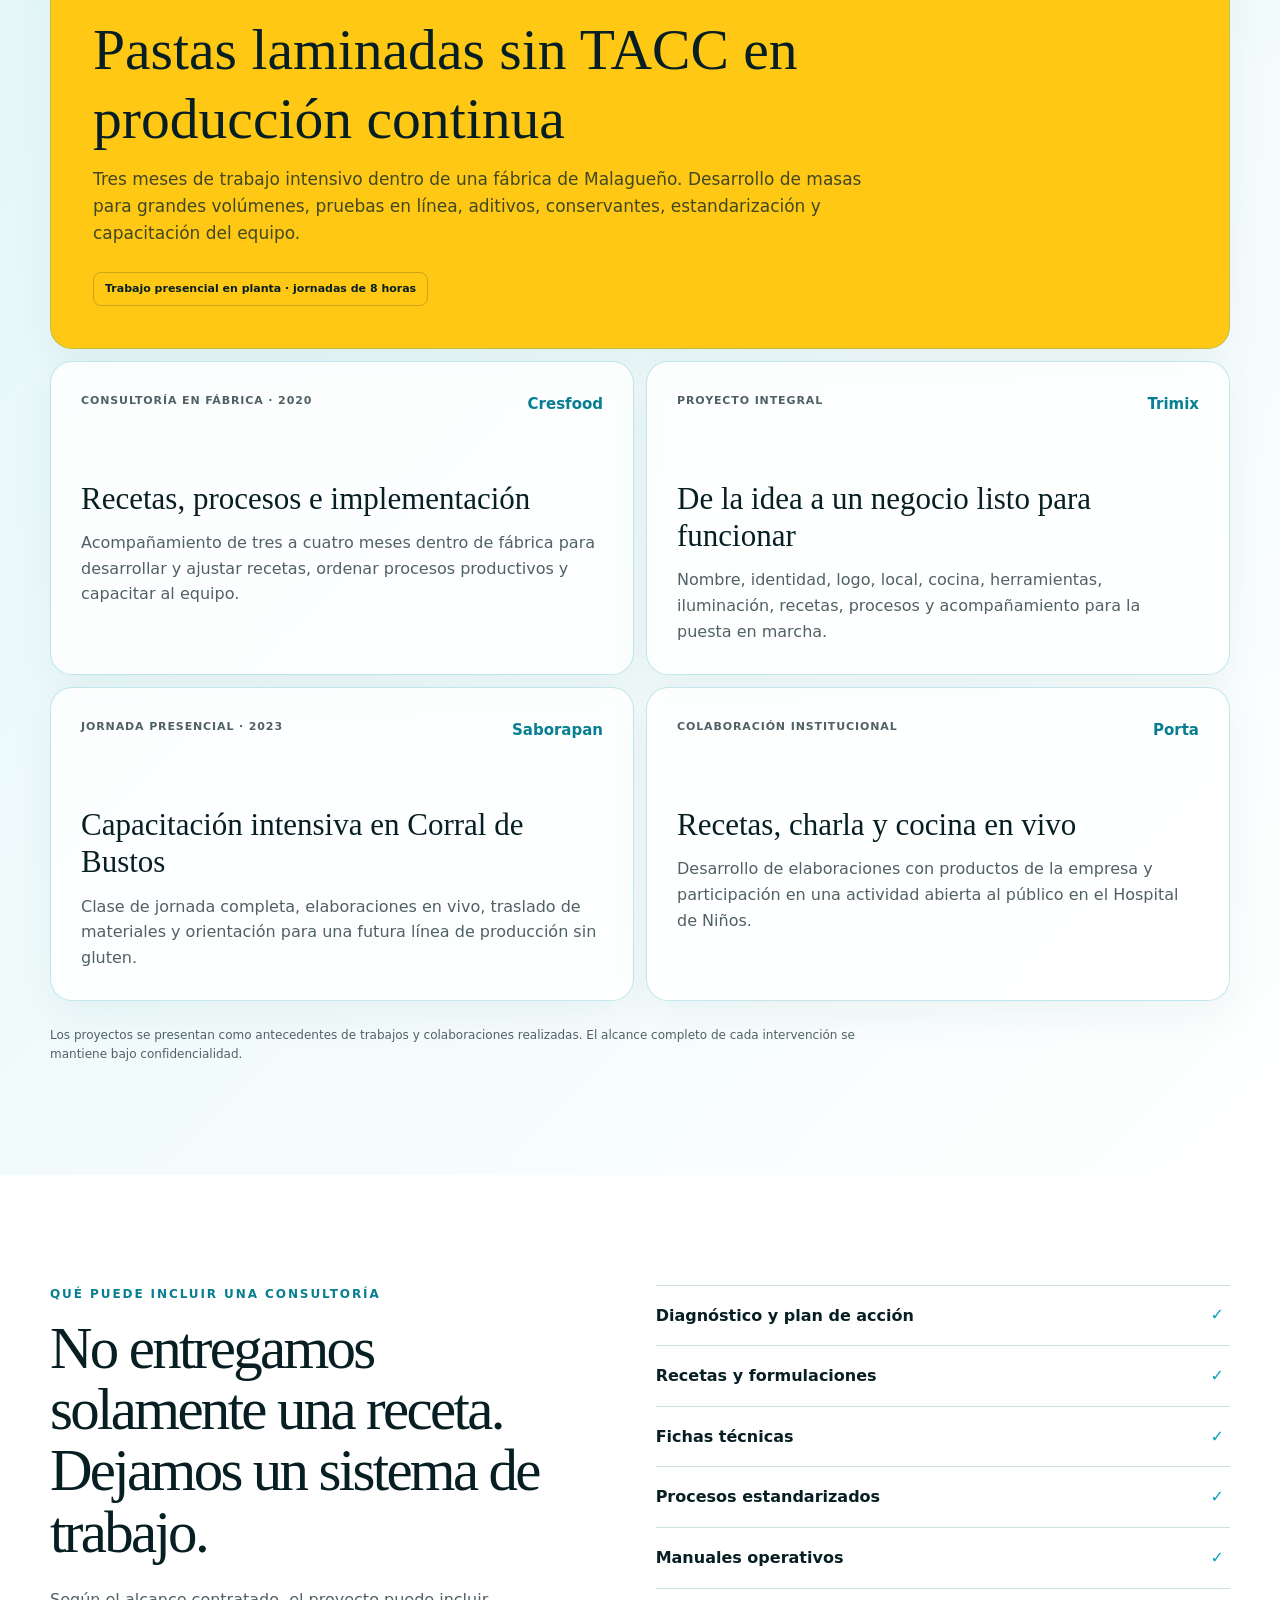
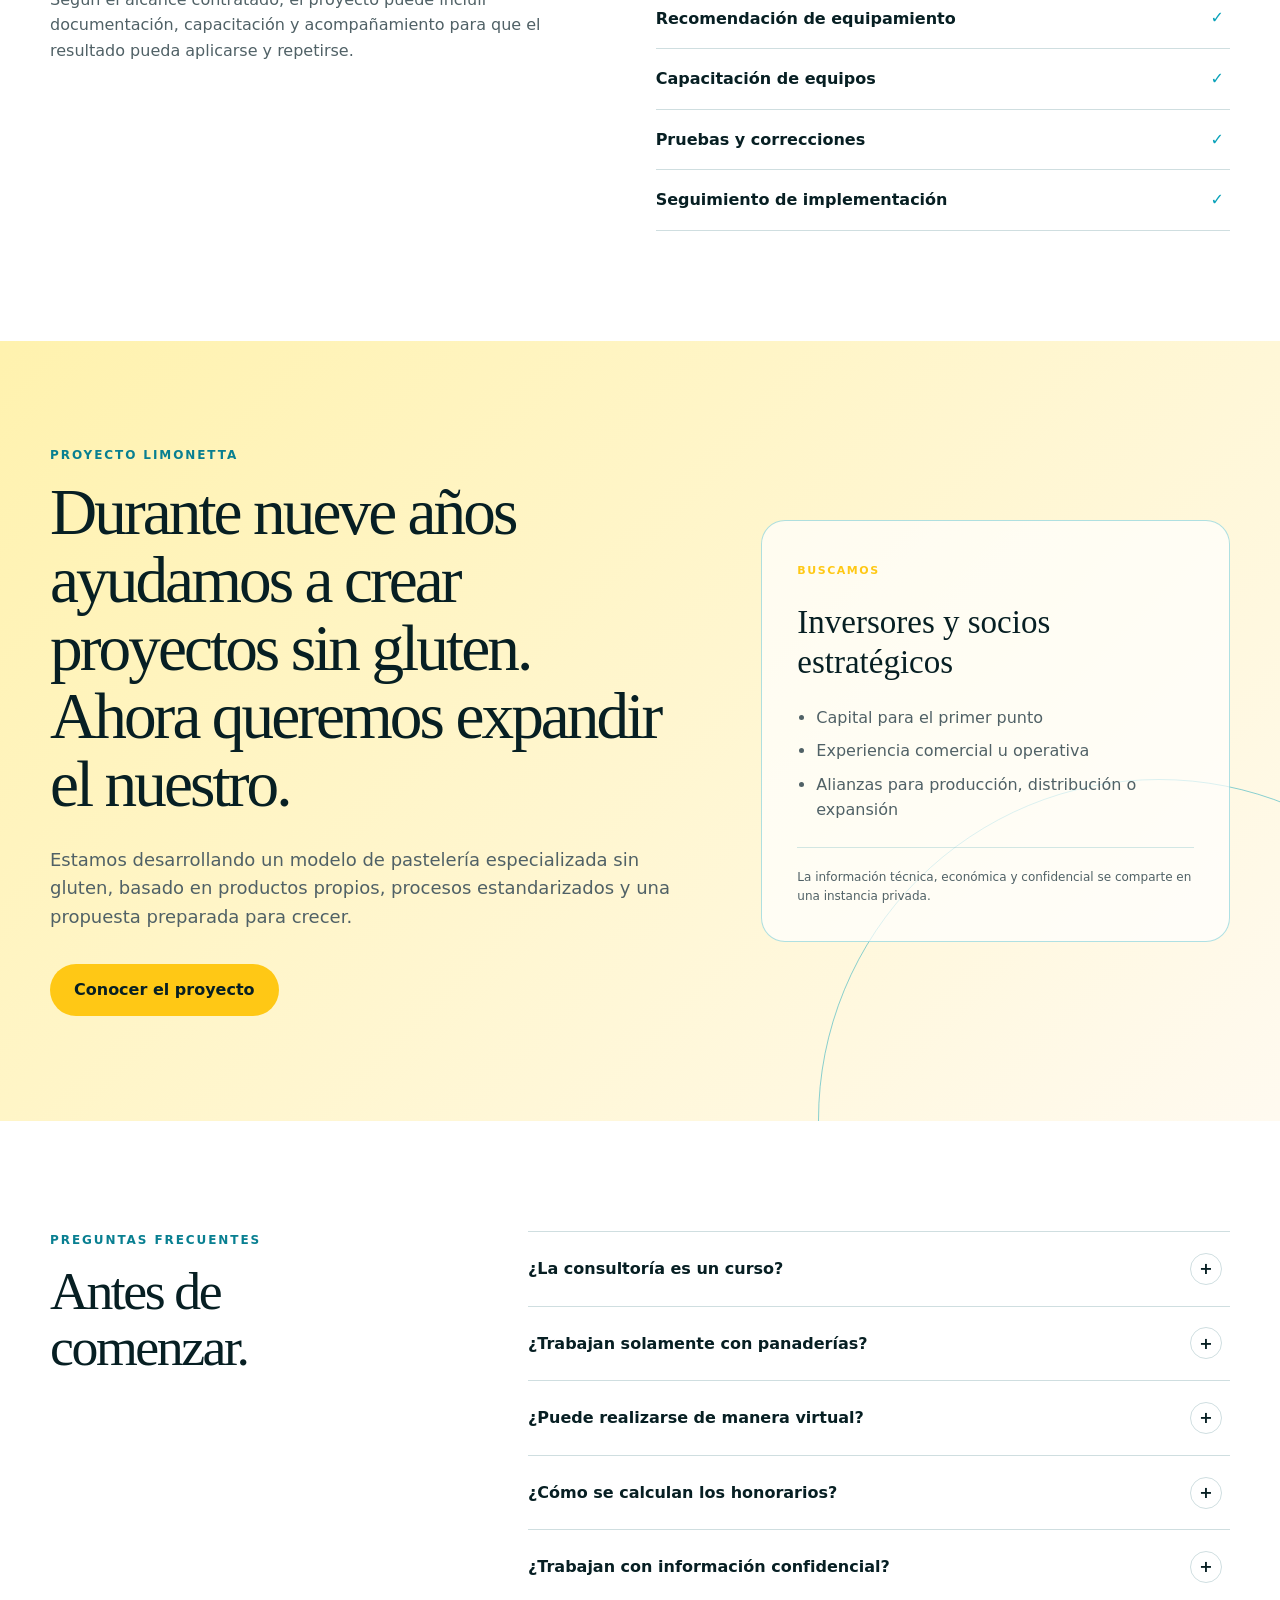
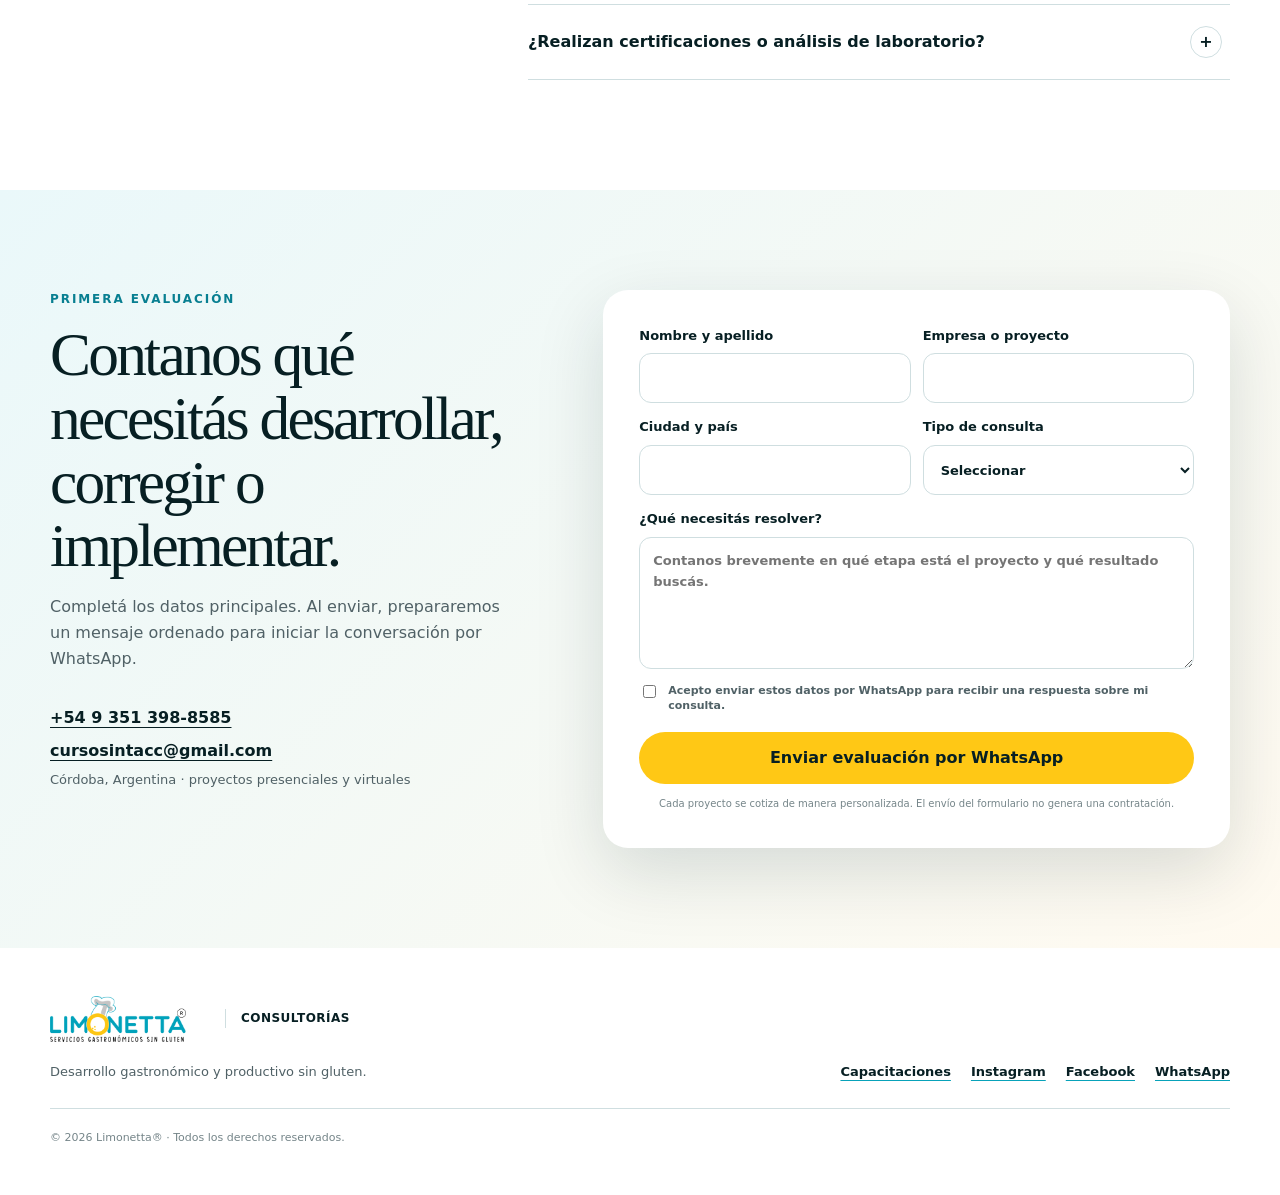
==== commit 58d82d9b: "Add files via upload" ====
--- a/index.html
+++ b/index.html
@@ -45,8 +45,8 @@
         </button>
 
         <nav class="main-nav" id="main-nav" aria-label="Navegación principal">
+          <a href="#nosotras">Quiénes somos</a>
           <a href="#servicios">Servicios</a>
-          <a href="#metodo">Cómo trabajamos</a>
           <a href="#experiencia">Experiencia</a>
           <a href="./proyecto-limonetta.html">Proyecto Limonetta</a>
           <a class="nav-cta" href="#contacto">Solicitar evaluación</a>
@@ -121,6 +121,38 @@
           <span>Fábricas</span>
           <span>Locales gastronómicos</span>
           <span>Proyectos de expansión</span>
+        </div>
+      </section>
+
+      <section class="section about-consulting" id="nosotras" aria-labelledby="about-consulting-title">
+        <div class="about-consulting-heading reveal">
+          <p class="eyebrow">Quiénes somos</p>
+          <h2 id="about-consulting-title">Experiencia y visión para transformar proyectos sin gluten.</h2>
+          <p class="lead">Somos <strong>Lorena Quesada y Guadalupe Cuello</strong>, profesionales gastronómicas con más de 15 años de experiencia.</p>
+          <div class="identity-badges">
+            <span>Limonetta® desde 2017</span>
+            <span>Consultorías desde 2020</span>
+            <span>Córdoba · Argentina · Mundo</span>
+          </div>
+        </div>
+
+        <div class="about-consulting-copy reveal">
+          <p><strong>Limonetta es una marca registrada</strong> que en 2026 celebra nueve años investigando, desarrollando, probando y enseñando gastronomía sin gluten.</p>
+          <p>En 2020 comenzamos a llevar esa experiencia a empresas, marcas, fábricas y emprendimientos. Desde entonces trabajamos directamente en cocinas, locales y plantas productivas para desarrollar recetas, ordenar procesos, seleccionar equipamiento, capacitar equipos y acompañar implementaciones reales.</p>
+          <p>Nuestra mirada integra producto, producción y negocio. Podemos intervenir en una necesidad puntual o acompañar un proyecto completo desde la primera idea hasta su puesta en marcha y expansión.</p>
+          <blockquote>“No llegamos solamente con una receta. Nos involucramos para que el proyecto funcione.”</blockquote>
+
+          <div class="founder-grid" aria-label="Equipo Limonetta Consultorías">
+            <article><span>LQ</span><div><h3>Lorena Quesada</h3><p>Chef profesional · desarrollo gastronómico y productivo sin gluten.</p></div></article>
+            <article><span>GC</span><div><h3>Guadalupe Cuello</h3><p>Profesional gastronómica · desarrollo, capacitación e implementación.</p></div></article>
+          </div>
+        </div>
+
+        <div class="consulting-principles" aria-label="Nuestro enfoque de consultoría">
+          <article class="reveal"><span>01</span><h3>Investigar</h3><p>Analizamos ingredientes, necesidades, posibilidades y comportamiento del producto.</p></article>
+          <article class="reveal"><span>02</span><h3>Desarrollar</h3><p>Creamos, probamos y corregimos hasta alcanzar una propuesta viable y con identidad.</p></article>
+          <article class="reveal"><span>03</span><h3>Implementar</h3><p>Llevamos el conocimiento a la cocina, el equipo y el proceso productivo real.</p></article>
+          <article class="reveal"><span>04</span><h3>Escalar</h3><p>Estandarizamos para producir, abrir nuevas unidades, licenciar o franquiciar.</p></article>
         </div>
       </section>
 
@@ -302,20 +334,6 @@
           <span>Capacitación de equipos</span>
           <span>Pruebas y correcciones</span>
           <span>Seguimiento de implementación</span>
-        </div>
-      </section>
-
-      <section class="section about" aria-labelledby="about-title">
-        <div class="about-identity reveal">
-          <div class="about-mark">L<span>®</span></div>
-          <p>Limonetta®<br />Servicios gastronómicos sin gluten</p>
-        </div>
-        <div class="about-copy reveal">
-          <p class="eyebrow">Quiénes somos</p>
-            <h2 id="about-title">Sabemos lo que pasa cuando una idea llega a la mesa de trabajo.</h2>
-          <p class="lead">Somos <strong>Lorena Quesada y Guadalupe Cuello</strong>, profesionales gastronómicas con más de 15 años de experiencia.</p>
-          <p>Desde 2017, en Limonetta investigamos, desarrollamos, probamos y mejoramos productos sin gluten. En 2020 comenzamos a llevar esa experiencia a proyectos empresariales, trabajando directamente en cocinas, locales y fábricas.</p>
-          <p>No nos limitamos a entregar una receta: buscamos comprender el problema, probar soluciones y acompañar su aplicación en condiciones reales.</p>
         </div>
       </section>
 
--- a/styles.css
+++ b/styles.css
@@ -301,6 +301,28 @@
   border-top: 1px solid var(--line);
 }
 .audience-strip span { padding: 9px 15px; border: 1px solid var(--line); border-radius: 999px; color: var(--ink-soft); font-size: 13px; font-weight: 750; }
+
+/* Who we are */
+.about-consulting { display: grid; grid-template-columns: .92fr 1.08fr; gap: 42px 86px; align-items: start; }
+.about-consulting-heading h2 { font-size: clamp(2.8rem, 4.8vw, 4.75rem); }
+.about-consulting-heading .lead { margin: 27px 0 0; color: var(--ink); }
+.identity-badges { display: flex; margin-top: 28px; flex-wrap: wrap; gap: 8px; }
+.identity-badges span { padding: 8px 12px; border: 1px solid rgba(8,162,185,.26); border-radius: 999px; color: var(--teal-dark); background: var(--teal-pale); font-size: 11px; font-weight: 850; }
+.about-consulting-copy { padding: 36px; border: 1px solid rgba(8,162,185,.23); border-radius: 26px; background: linear-gradient(145deg, #ffffff, #f3fbfc); box-shadow: 0 22px 65px rgba(8,79,91,.08); }
+.about-consulting-copy > p { margin: 0 0 17px; color: var(--ink-soft); }
+.about-consulting-copy > p strong { color: var(--ink); }
+.about-consulting-copy blockquote { margin: 25px 0; padding: 18px 20px; border-left: 5px solid var(--yellow); border-radius: 0 14px 14px 0; color: var(--teal-dark); background: var(--cream); font-family: Georgia, "Times New Roman", serif; font-size: 21px; line-height: 1.35; }
+.founder-grid { display: grid; grid-template-columns: 1fr 1fr; gap: 10px; }
+.founder-grid article { display: grid; padding: 15px; border: 1px solid var(--line); border-radius: 16px; grid-template-columns: 46px 1fr; gap: 12px; align-items: center; background: var(--white); }
+.founder-grid article > span { display: grid; width: 46px; height: 46px; border-radius: 50%; place-items: center; color: var(--ink); background: var(--yellow); font-size: 11px; font-weight: 950; }
+.founder-grid h3 { margin: 0 0 4px; font-size: 15px; }
+.founder-grid p { margin: 0; color: var(--ink-soft); font-size: 10px; line-height: 1.4; }
+.consulting-principles { display: grid; grid-column: 1 / -1; grid-template-columns: repeat(4, 1fr); gap: 10px; }
+.consulting-principles article { min-height: 230px; padding: 24px; border: 1px solid rgba(8,162,185,.25); border-radius: 21px; background: var(--teal-pale); }
+.consulting-principles article:nth-child(even) { background: var(--cream); }
+.consulting-principles span { display: grid; width: 36px; height: 36px; border-radius: 50%; place-items: center; color: var(--white); background: var(--teal-dark); font-size: 10px; font-weight: 900; }
+.consulting-principles h3 { margin: 53px 0 9px; font-family: Georgia, "Times New Roman", serif; font-size: 25px; font-weight: 500; }
+.consulting-principles p { margin: 0; color: var(--ink-soft); font-size: 12px; }
 
 /* Expansion graphic */
 .growth-visual { padding: 105px 20px; overflow: hidden; background: var(--cream); }
@@ -570,7 +592,7 @@
   .proof-bar { grid-template-columns: repeat(3, 1fr); }
   .proof-bar span { padding: 0 13px; }
 
-  .positioning, .growth-inner, .visual-story, .services-heading, .method, .experience-heading, .deliverables, .about, .project-callout-inner, .faq, .contact-inner,
+  .positioning, .about-consulting, .growth-inner, .visual-story, .services-heading, .method, .experience-heading, .deliverables, .about, .project-callout-inner, .faq, .contact-inner,
   .invest-inner, .vision, .traction-inner, .roadmap, .confidential { grid-template-columns: 1fr; gap: 45px; }
   .services-heading .eyebrow, .experience-heading .eyebrow { grid-column: auto; margin-bottom: -25px; }
   .method-heading, .contact-copy, .roadmap-heading { position: static; }
@@ -581,6 +603,7 @@
   .vision-pillars { grid-template-columns: repeat(2, 1fr); }
   .partner-heading { grid-template-columns: 1fr; gap: 10px; }
   .confidential-mark { width: 230px; }
+  .consulting-principles { grid-template-columns: repeat(2, 1fr); }
 }
 
 @media (max-width: 640px) {
@@ -613,6 +636,10 @@
   .route-step span { margin-bottom: 18px; }
   .positioning { padding-bottom: 65px; }
   .growth-visual { padding: 75px 15px; }
+  .about-consulting-copy { padding: 24px; }
+  .founder-grid, .consulting-principles { grid-template-columns: 1fr; }
+  .consulting-principles article { min-height: 195px; }
+  .consulting-principles h3 { margin-top: 40px; }
   .expansion-graphic { min-height: 430px; }
   .orbit-one { width: 230px; height: 230px; }
   .orbit-two { width: 370px; height: 370px; }
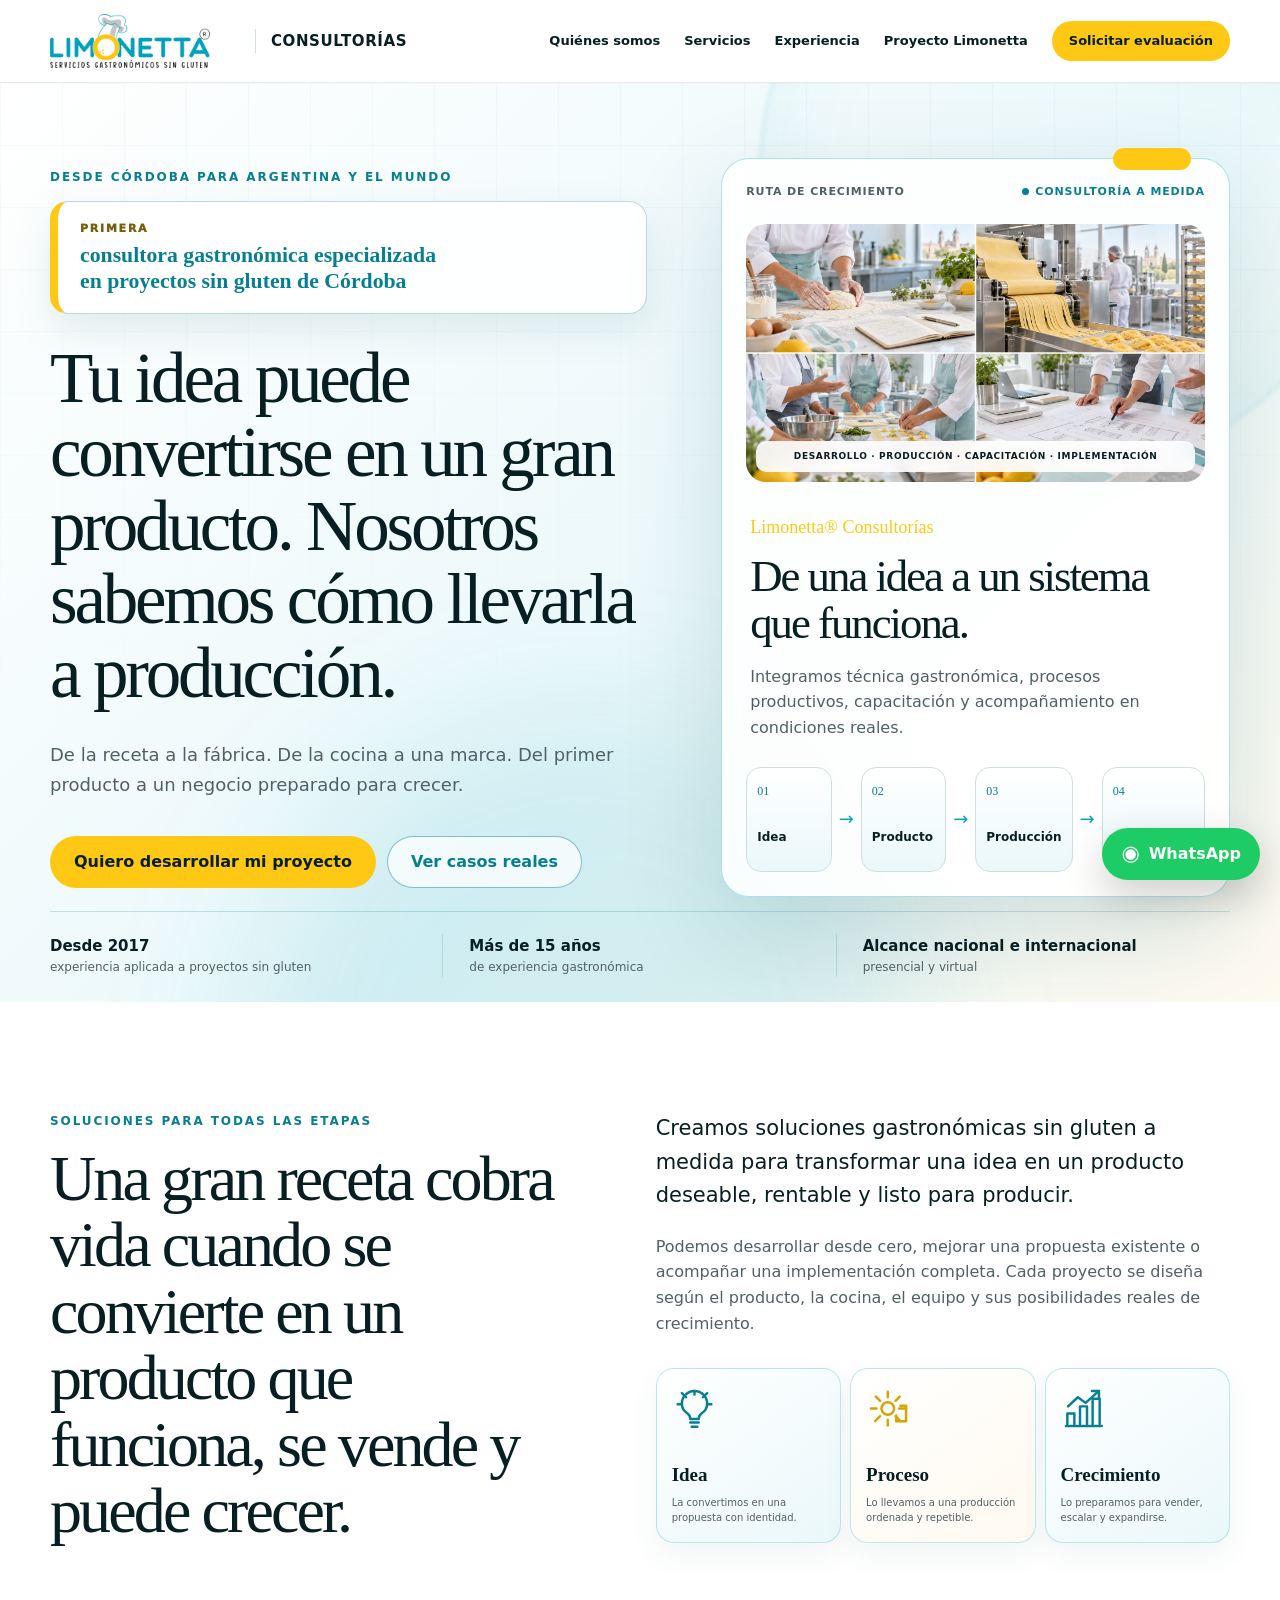
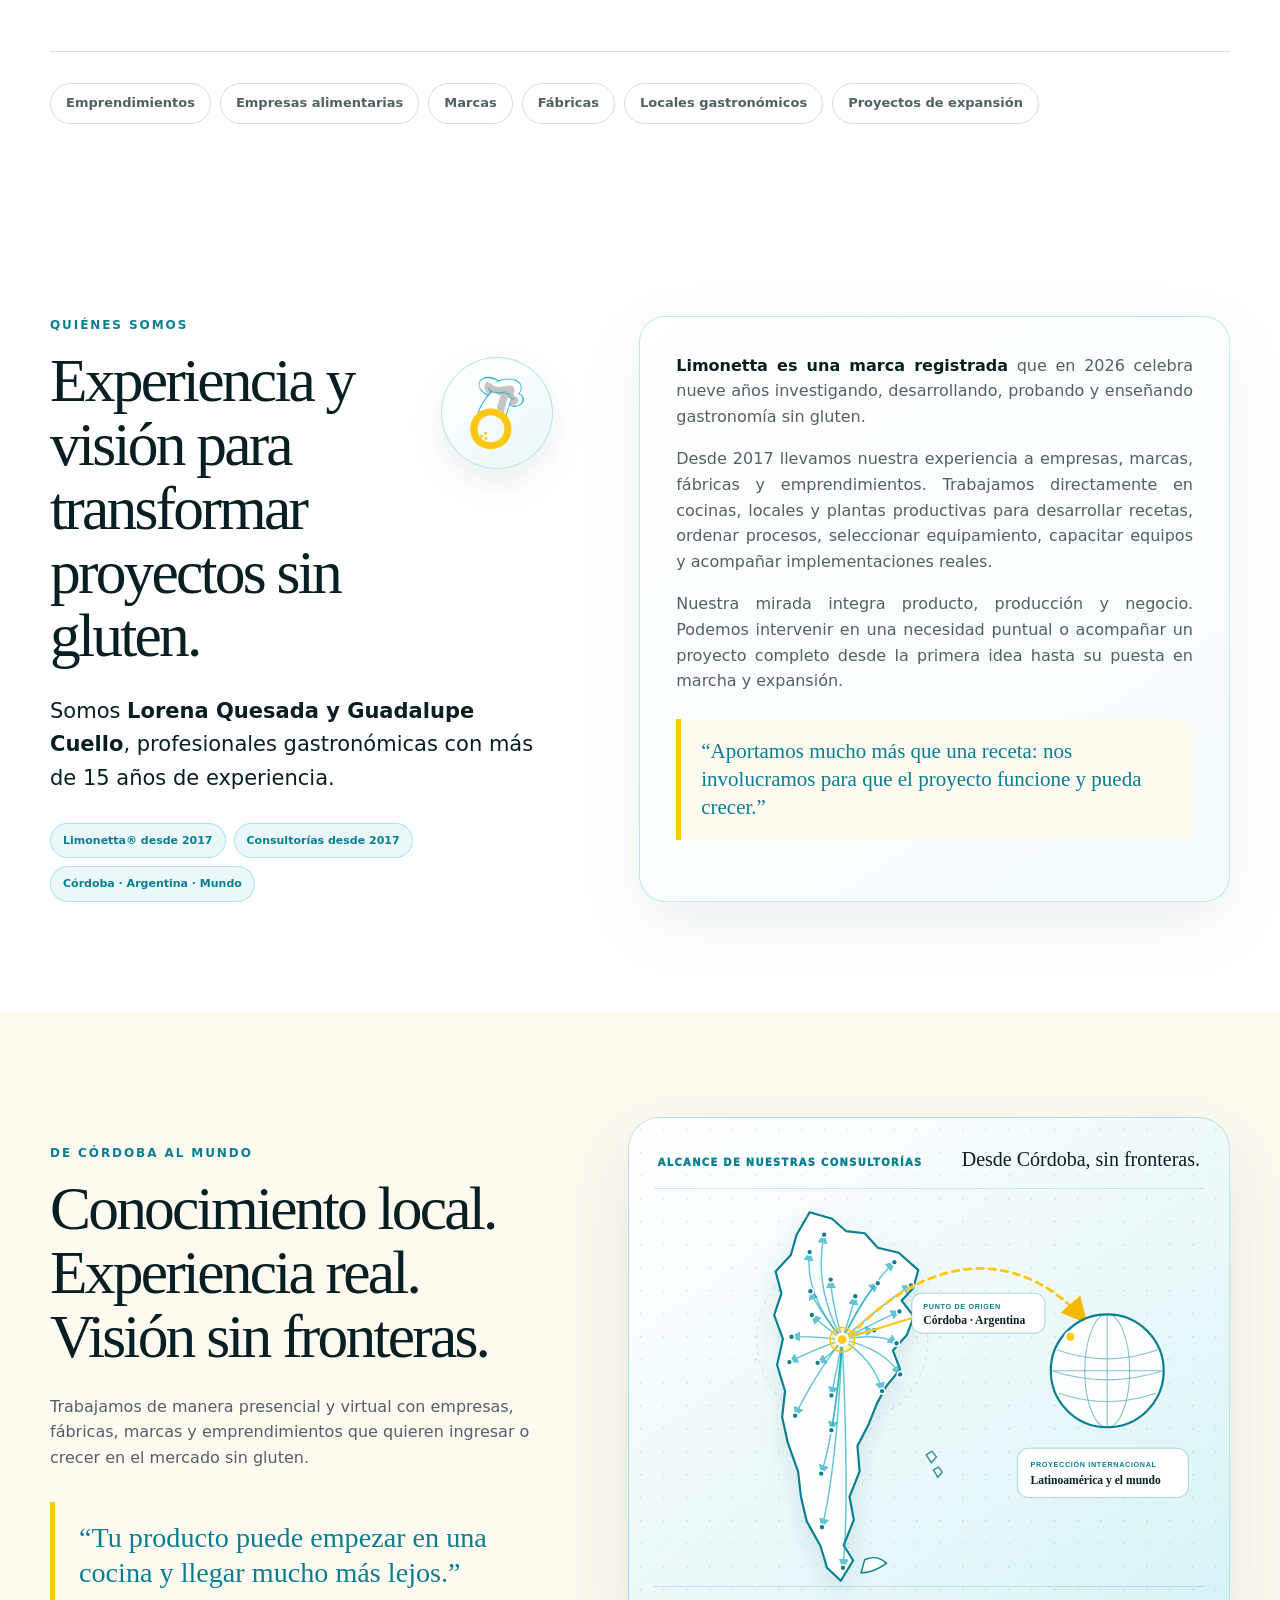
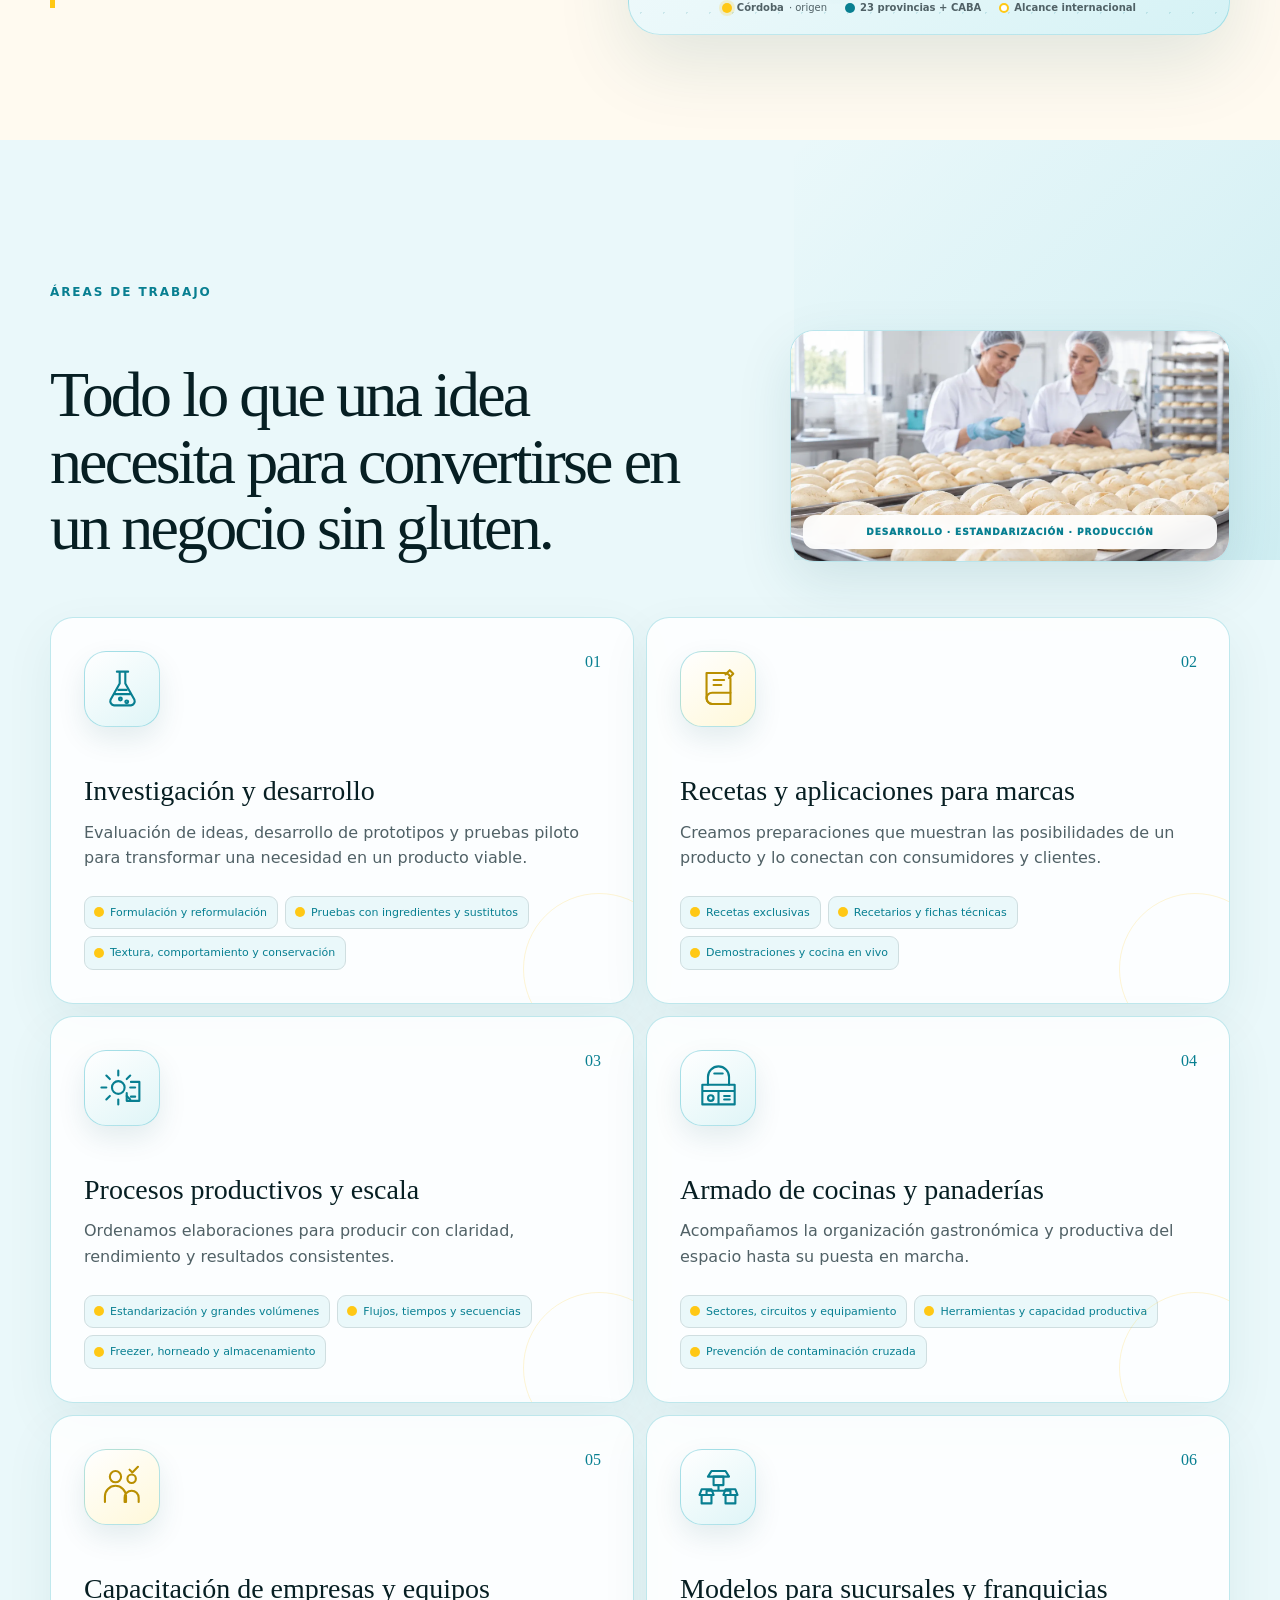
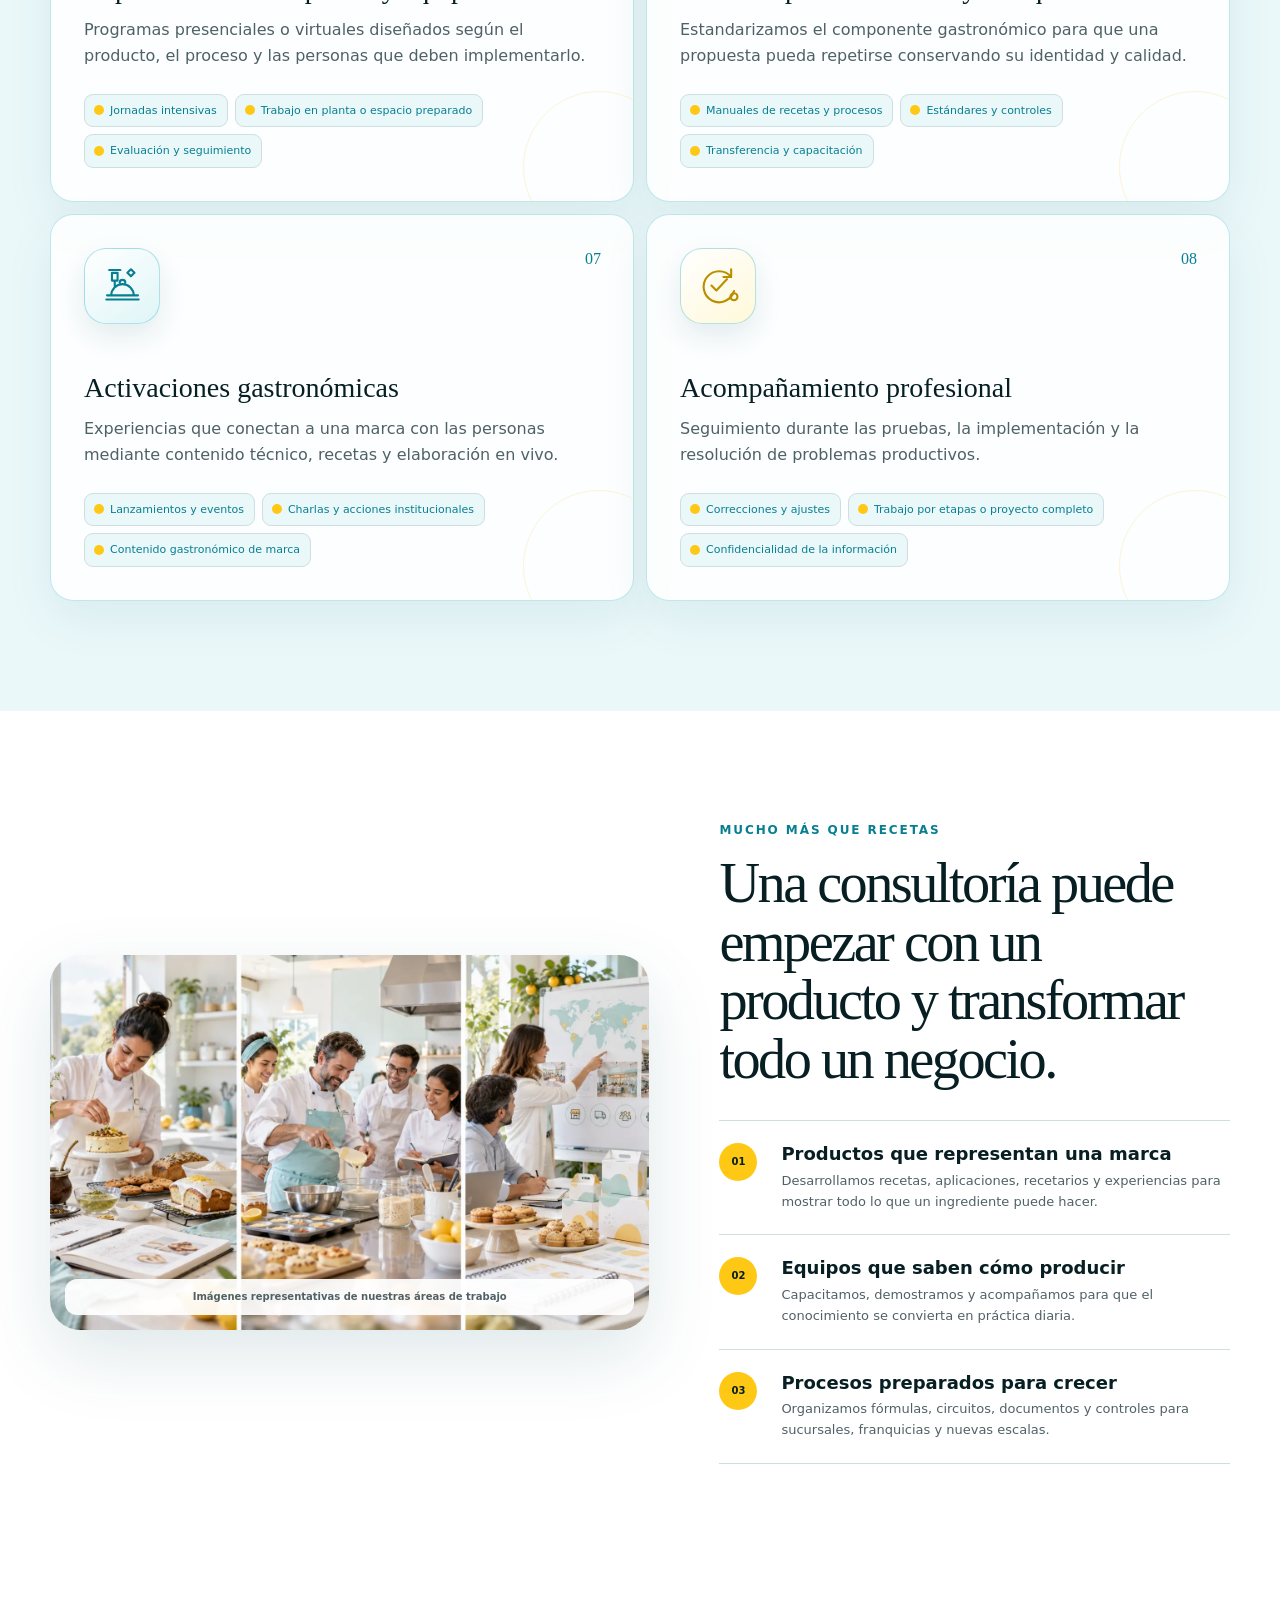
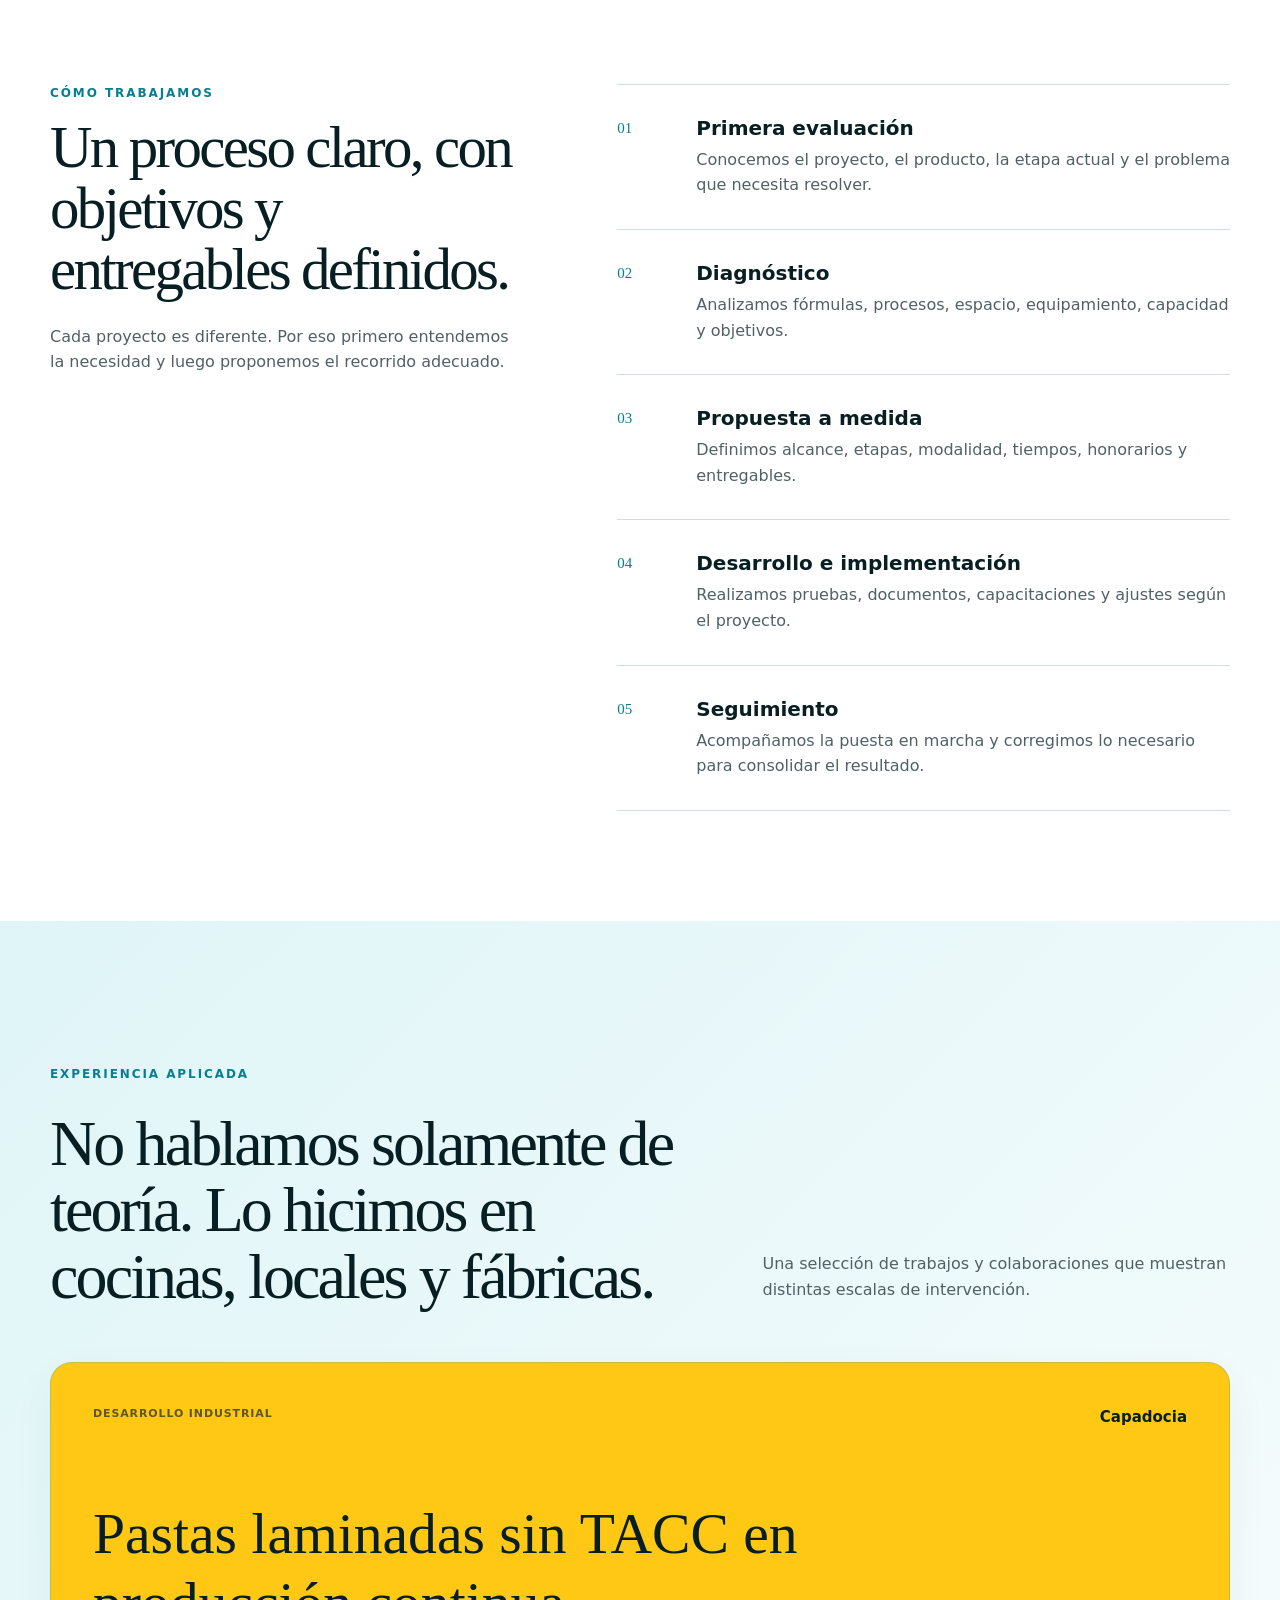
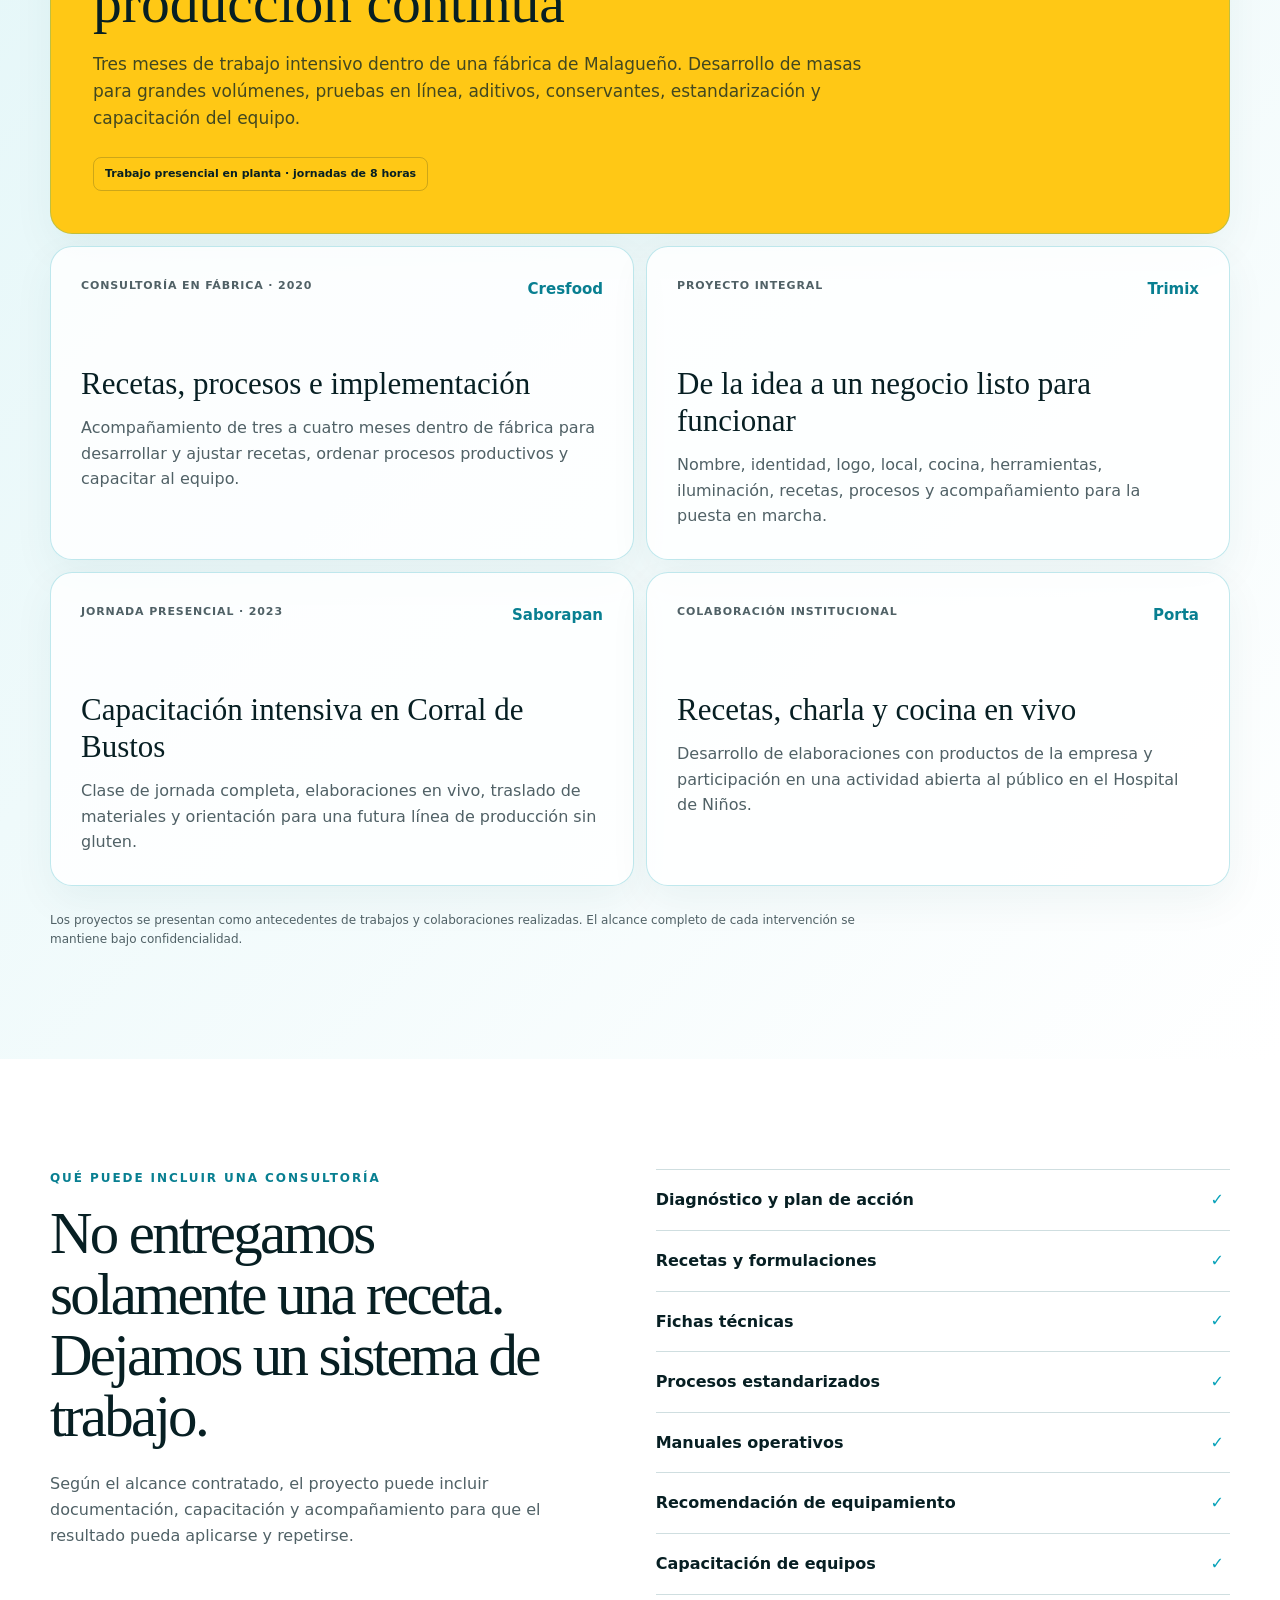
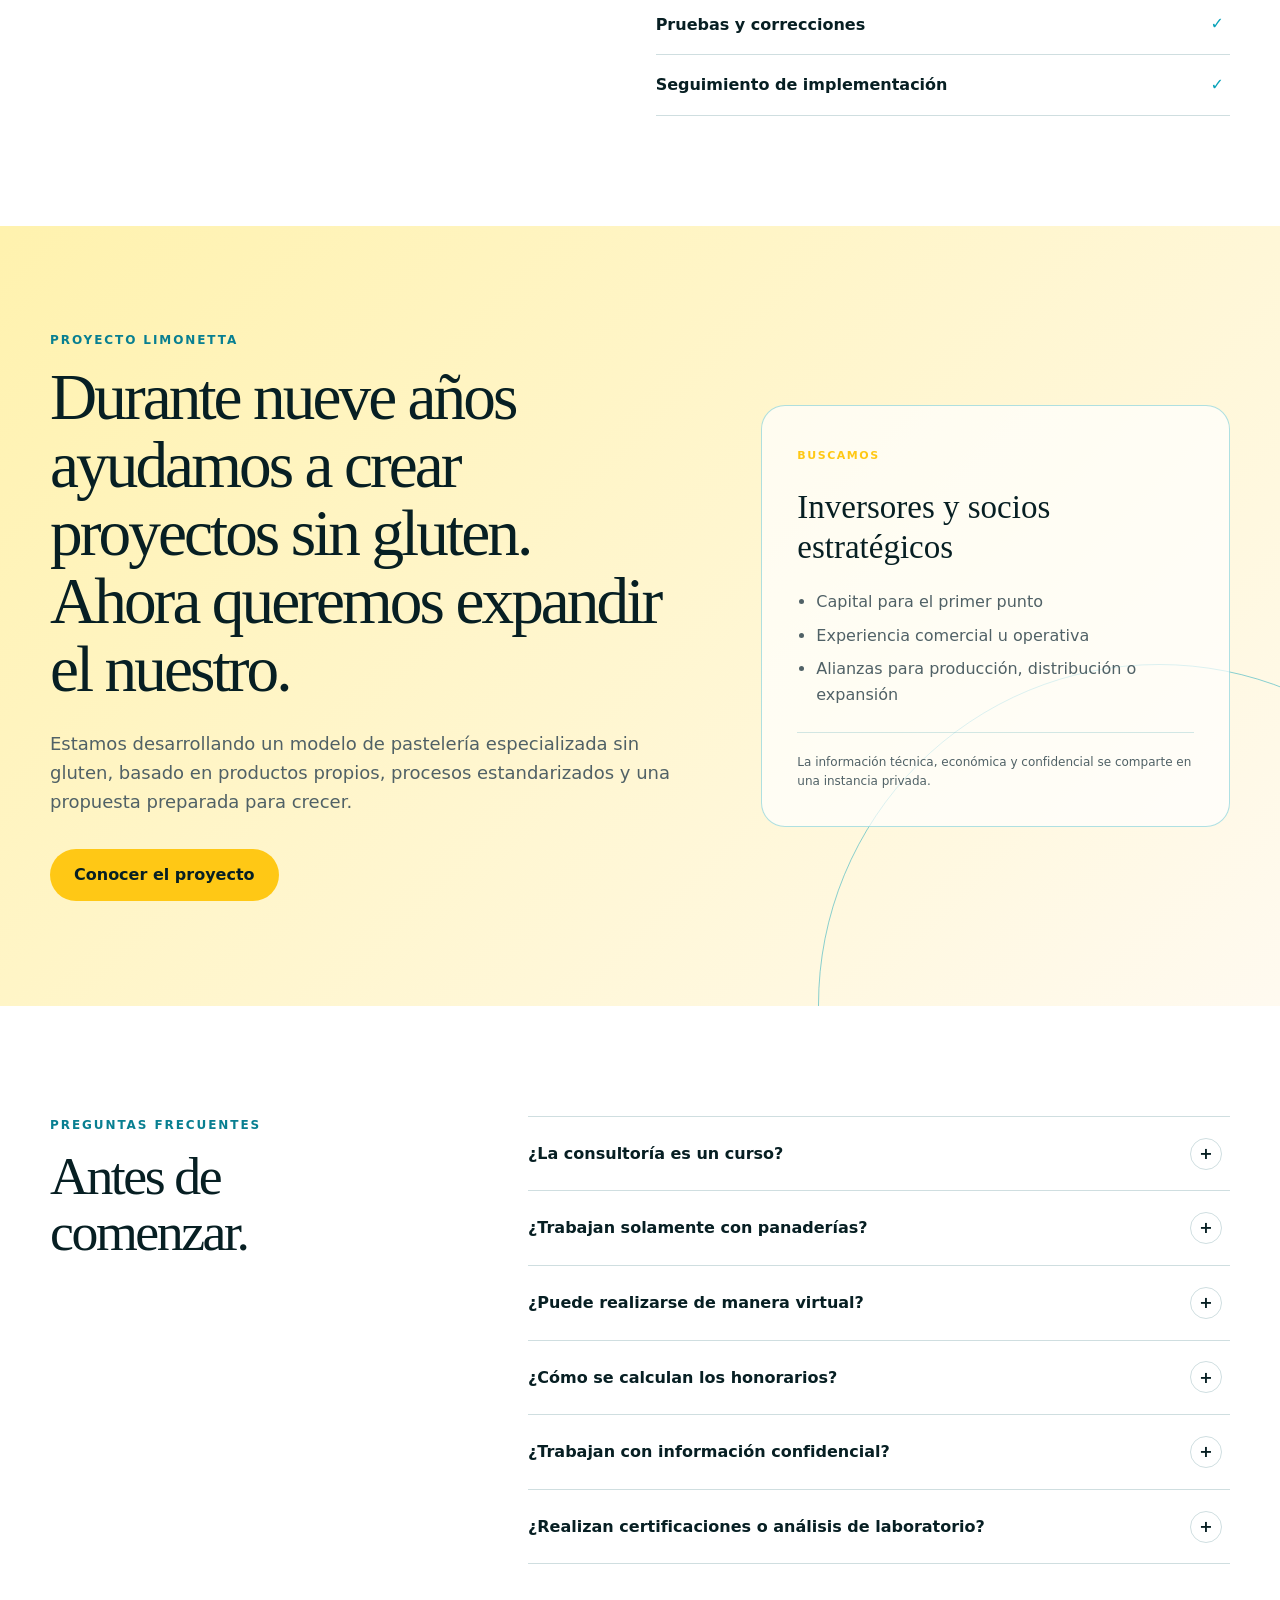
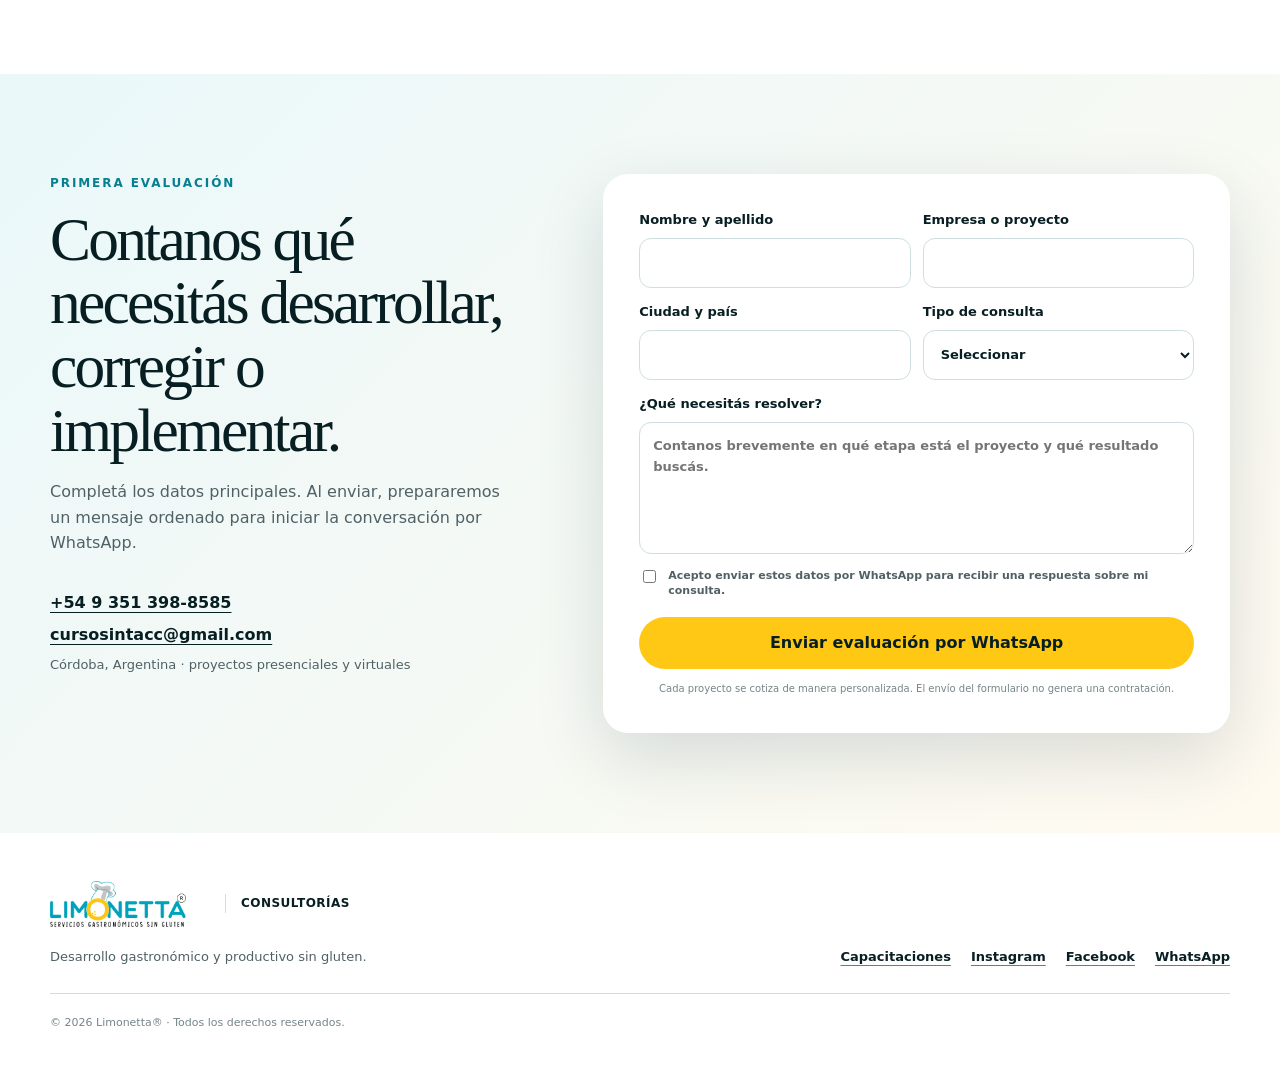
==== commit b1707671: "Add files via upload" ====
--- a/index.html
+++ b/index.html
@@ -63,7 +63,10 @@
         <div class="hero-inner">
           <div class="hero-copy reveal">
             <p class="eyebrow hero-eyebrow">Desde Córdoba para Argentina y el mundo</p>
-            <span class="hero-seal">Primera consultora gastronómica especializada en proyectos sin gluten de Córdoba</span>
+            <div class="hero-seal">
+              <span>Primera</span>
+              <strong>consultora gastronómica especializada en proyectos sin gluten de Córdoba</strong>
+            </div>
             <h1 id="hero-title">Tu idea puede convertirse en un gran producto. Nosotros sabemos cómo llevarla a producción.</h1>
             <p class="hero-lead">De la receta a la fábrica. De la cocina a una marca. Del primer producto a un negocio preparado para crecer.</p>
             <div class="hero-actions">
@@ -99,7 +102,7 @@
         </div>
 
         <div class="proof-bar" aria-label="Trayectoria de Limonetta">
-          <span><strong>Desde 2020</strong> consultorías para empresas</span>
+          <span><strong>Desde 2017</strong> experiencia aplicada a proyectos sin gluten</span>
           <span><strong>Más de 15 años</strong> de experiencia gastronómica</span>
           <span><strong>Alcance nacional e internacional</strong> presencial y virtual</span>
         </div>
@@ -107,12 +110,26 @@
 
       <section class="section positioning" aria-labelledby="positioning-title">
         <div class="section-kicker reveal">
-          <p class="eyebrow">Una solución para cada etapa</p>
-          <h2 id="positioning-title">No alcanza con una buena receta. Tiene que funcionar en el mundo real.</h2>
+          <p class="eyebrow">Soluciones para todas las etapas</p>
+          <h2 id="positioning-title">Una gran receta cobra vida cuando se convierte en un producto que funciona, se vende y puede crecer.</h2>
         </div>
         <div class="positioning-copy reveal">
-          <p class="lead">Diseñamos cada consultoría según el producto, la cocina, el equipo y los objetivos reales del proyecto.</p>
-          <p>Podemos intervenir en una necesidad puntual, desarrollar una propuesta desde cero o acompañar una implementación completa. El alcance, los tiempos y los entregables se definen antes de comenzar.</p>
+          <p class="lead">Creamos soluciones gastronómicas sin gluten a medida para transformar una idea en un producto deseable, rentable y listo para producir.</p>
+          <p>Podemos desarrollar desde cero, mejorar una propuesta existente o acompañar una implementación completa. Cada proyecto se diseña según el producto, la cocina, el equipo y sus posibilidades reales de crecimiento.</p>
+          <div class="growth-icons" aria-label="Idea, proceso productivo y crecimiento">
+            <article>
+              <svg viewBox="0 0 64 64" aria-hidden="true"><path d="M22 39c-5-3-8-8-8-14a18 18 0 0 1 36 0c0 6-3 11-8 14-3 2-4 5-4 8H26c0-3-1-6-4-8Z"/><path d="M26 52h12M28 58h8M32 7v5M8 26h6M50 26h6M14 10l6 6M50 10l-6 6"/></svg>
+              <div><strong>Idea</strong><span>La convertimos en una propuesta con identidad.</span></div>
+            </article>
+            <article>
+              <svg viewBox="0 0 64 64" aria-hidden="true"><circle cx="31" cy="32" r="9"/><path d="M31 8v8M31 48v8M7 32h8M47 32h10M14 15l6 6M42 43l7 7M48 15l-6 6M20 43l-7 7"/><path d="M49 28h8v22H43v-8"/></svg>
+              <div><strong>Proceso</strong><span>Lo llevamos a una producción ordenada y repetible.</span></div>
+            </article>
+            <article>
+              <svg viewBox="0 0 64 64" aria-hidden="true"><path d="M9 54V39h10v15M27 54V29h10v25M45 54V18h10v36M7 57h51"/><path d="m10 29 14-13 11 8L54 7M44 7h10v10"/></svg>
+              <div><strong>Crecimiento</strong><span>Lo preparamos para vender, escalar y expandirse.</span></div>
+            </article>
+          </div>
         </div>
         <div class="audience-strip reveal" aria-label="A quiénes acompañamos">
           <span>Emprendimientos</span>
@@ -127,32 +144,25 @@
       <section class="section about-consulting" id="nosotras" aria-labelledby="about-consulting-title">
         <div class="about-consulting-heading reveal">
           <p class="eyebrow">Quiénes somos</p>
-          <h2 id="about-consulting-title">Experiencia y visión para transformar proyectos sin gluten.</h2>
+          <div class="about-heading-line">
+            <h2 id="about-consulting-title">Experiencia y visión para transformar proyectos sin gluten.</h2>
+            <div class="about-brand-symbol" aria-label="Símbolo de Limonetta">
+              <img src="./simbolo-limonetta.png" alt="O de Limonetta con gorro de chef" />
+            </div>
+          </div>
           <p class="lead">Somos <strong>Lorena Quesada y Guadalupe Cuello</strong>, profesionales gastronómicas con más de 15 años de experiencia.</p>
           <div class="identity-badges">
             <span>Limonetta® desde 2017</span>
-            <span>Consultorías desde 2020</span>
+            <span>Consultorías desde 2017</span>
             <span>Córdoba · Argentina · Mundo</span>
           </div>
         </div>
 
         <div class="about-consulting-copy reveal">
           <p><strong>Limonetta es una marca registrada</strong> que en 2026 celebra nueve años investigando, desarrollando, probando y enseñando gastronomía sin gluten.</p>
-          <p>En 2020 comenzamos a llevar esa experiencia a empresas, marcas, fábricas y emprendimientos. Desde entonces trabajamos directamente en cocinas, locales y plantas productivas para desarrollar recetas, ordenar procesos, seleccionar equipamiento, capacitar equipos y acompañar implementaciones reales.</p>
+          <p>Desde 2017 llevamos nuestra experiencia a empresas, marcas, fábricas y emprendimientos. Trabajamos directamente en cocinas, locales y plantas productivas para desarrollar recetas, ordenar procesos, seleccionar equipamiento, capacitar equipos y acompañar implementaciones reales.</p>
           <p>Nuestra mirada integra producto, producción y negocio. Podemos intervenir en una necesidad puntual o acompañar un proyecto completo desde la primera idea hasta su puesta en marcha y expansión.</p>
-          <blockquote>“No llegamos solamente con una receta. Nos involucramos para que el proyecto funcione.”</blockquote>
-
-          <div class="founder-grid" aria-label="Equipo Limonetta Consultorías">
-            <article><span>LQ</span><div><h3>Lorena Quesada</h3><p>Chef profesional · desarrollo gastronómico y productivo sin gluten.</p></div></article>
-            <article><span>GC</span><div><h3>Guadalupe Cuello</h3><p>Profesional gastronómica · desarrollo, capacitación e implementación.</p></div></article>
-          </div>
-        </div>
-
-        <div class="consulting-principles" aria-label="Nuestro enfoque de consultoría">
-          <article class="reveal"><span>01</span><h3>Investigar</h3><p>Analizamos ingredientes, necesidades, posibilidades y comportamiento del producto.</p></article>
-          <article class="reveal"><span>02</span><h3>Desarrollar</h3><p>Creamos, probamos y corregimos hasta alcanzar una propuesta viable y con identidad.</p></article>
-          <article class="reveal"><span>03</span><h3>Implementar</h3><p>Llevamos el conocimiento a la cocina, el equipo y el proceso productivo real.</p></article>
-          <article class="reveal"><span>04</span><h3>Escalar</h3><p>Estandarizamos para producir, abrir nuevas unidades, licenciar o franquiciar.</p></article>
+          <blockquote>“Aportamos mucho más que una receta: nos involucramos para que el proyecto funcione y pueda crecer.”</blockquote>
         </div>
       </section>
 
@@ -164,16 +174,87 @@
             <p>Trabajamos de manera presencial y virtual con empresas, fábricas, marcas y emprendimientos que quieren ingresar o crecer en el mercado sin gluten.</p>
             <blockquote>“Tu producto puede empezar en una cocina y llegar mucho más lejos.”</blockquote>
           </div>
-          <div class="expansion-graphic reveal" aria-label="Consultorías desde Córdoba hacia Argentina y el mundo">
-            <div class="orbit orbit-one"></div>
-            <div class="orbit orbit-two"></div>
-            <span class="map-dot dot-cordoba"></span>
-            <span class="map-dot dot-argentina"></span>
-            <span class="map-dot dot-world"></span>
-            <div class="origin-card"><small>Nacimos en</small><strong>Córdoba</strong><span>Argentina</span></div>
-            <div class="destination destination-one"><span>01</span><strong>Todo el país</strong></div>
-            <div class="destination destination-two"><span>02</span><strong>Latinoamérica</strong></div>
-            <div class="destination destination-three"><span>03</span><strong>El mundo</strong></div>
+          <div class="expansion-graphic reveal">
+            <div class="map-heading">
+              <span>Alcance de nuestras consultorías</span>
+              <strong>Desde Córdoba, sin fronteras.</strong>
+            </div>
+            <svg class="argentina-reach" viewBox="0 0 760 580" role="img" aria-labelledby="map-title map-desc">
+              <title id="map-title">Consultorías desde Córdoba hacia toda la Argentina y el mundo</title>
+              <desc id="map-desc">Mapa de Argentina con Córdoba como punto de origen y rutas hacia las provincias y hacia una representación del mundo.</desc>
+              <defs>
+                <marker id="arrow-national" markerWidth="7" markerHeight="7" refX="6" refY="3.5" orient="auto">
+                  <path d="M0,0 L7,3.5 L0,7 Z" fill="#08a2b9" />
+                </marker>
+                <marker id="arrow-world" markerWidth="9" markerHeight="9" refX="8" refY="4.5" orient="auto">
+                  <path d="M0,0 L9,4.5 L0,9 Z" fill="#f2b900" />
+                </marker>
+              </defs>
+
+              <g class="map-rings" aria-hidden="true">
+                <circle cx="260" cy="215" r="68" />
+                <circle cx="260" cy="215" r="118" />
+              </g>
+
+              <path class="argentina-shape" d="M215 39 L246 48 L265 65 L291 68 L309 88 L338 95 L365 119 L358 144 L342 161 L359 183 L349 209 L330 230 L340 256 L321 279 L308 303 L296 333 L281 362 L284 397 L270 432 L276 464 L262 499 L275 520 L258 548 L239 530 L230 500 L211 466 L203 432 L199 397 L185 358 L177 322 L181 286 L170 250 L178 214 L166 181 L176 151 L168 121 L189 98 L197 70 Z" />
+              <path class="island-shape" d="M291 519 C302 514 313 516 321 524 C310 532 299 537 286 537 Z" />
+              <path class="island-shape island-small" d="M376 374 l8 -5 l6 8 l-7 8 z M386 395 l7 -4 l5 7 l-6 7 z" />
+
+              <g class="national-routes" aria-hidden="true">
+                <path d="M260 215 Q220 142 235 70" /><path d="M260 215 Q207 151 215 94" />
+                <path d="M260 215 Q300 137 332 108" /><path d="M260 215 Q289 155 309 137" />
+                <path d="M260 215 Q324 159 355 140" /><path d="M260 215 Q245 160 244 132" />
+                <path d="M260 215 Q273 175 278 155" /><path d="M260 215 Q225 170 216 148" />
+                <path d="M260 215 Q229 192 218 181" /><path d="M260 215 Q218 210 190 211" />
+                <path d="M260 215 Q213 232 187 246" /><path d="M260 215 Q245 237 226 247" />
+                <path d="M260 215 Q286 204 304 202" /><path d="M260 215 Q312 205 335 220" />
+                <path d="M260 215 Q317 227 340 263" /><path d="M260 215 Q305 244 315 286" />
+                <path d="M260 215 Q253 254 245 292" /><path d="M260 215 Q218 270 195 320" />
+                <path d="M260 215 Q254 291 245 340" /><path d="M260 215 Q250 341 231 400" />
+                <path d="M260 215 Q252 397 232 474" /><path d="M260 215 Q270 445 261 530" />
+                <path d="M260 215 Q318 185 339 176" />
+              </g>
+
+              <g class="province-points" aria-hidden="true">
+                <circle cx="235" cy="70" r="4"/><circle cx="215" cy="94" r="4"/><circle cx="332" cy="108" r="4"/>
+                <circle cx="309" cy="137" r="4"/><circle cx="355" cy="140" r="4"/><circle cx="244" cy="132" r="4"/>
+                <circle cx="278" cy="155" r="4"/><circle cx="216" cy="148" r="4"/><circle cx="218" cy="181" r="4"/>
+                <circle cx="190" cy="211" r="4"/><circle cx="187" cy="246" r="4"/><circle cx="226" cy="247" r="4"/>
+                <circle cx="304" cy="202" r="4"/><circle cx="335" cy="220" r="4"/><circle cx="340" cy="263" r="4"/>
+                <circle cx="315" cy="286" r="4"/><circle cx="245" cy="292" r="4"/><circle cx="195" cy="320" r="4"/>
+                <circle cx="245" cy="340" r="4"/><circle cx="231" cy="400" r="4"/><circle cx="232" cy="474" r="4"/>
+                <circle cx="261" cy="530" r="4"/><circle cx="339" cy="176" r="4"/>
+              </g>
+
+              <g class="cordoba-origin">
+                <circle class="cordoba-halo" cx="260" cy="215" r="17" />
+                <circle class="cordoba-point" cx="260" cy="215" r="8" />
+                <path d="M276 210 L360 184" />
+                <g class="cordoba-label" transform="translate(356 151)">
+                  <rect width="184" height="55" rx="14" />
+                  <text x="16" y="22">PUNTO DE ORIGEN</text>
+                  <text class="label-strong" x="16" y="42">Córdoba · Argentina</text>
+                </g>
+              </g>
+
+              <path class="international-route" d="M270 210 C392 82 515 96 596 190" />
+              <g class="world-globe" transform="translate(626 258)">
+                <circle r="78" />
+                <ellipse rx="31" ry="78" />
+                <path d="M-70 -29 Q0 -4 70 -29 M-77 0 Q0 25 77 0 M-67 31 Q0 54 67 31 M-78 0 H78 M0 -78 V78" />
+                <circle class="world-point" cx="-51" cy="-47" r="7" />
+              </g>
+              <g class="world-label" transform="translate(502 365)">
+                <rect width="236" height="68" rx="16" />
+                <text x="18" y="26">PROYECCIÓN INTERNACIONAL</text>
+                <text class="label-strong" x="18" y="49">Latinoamérica y el mundo</text>
+              </g>
+            </svg>
+            <div class="map-legend" aria-hidden="true">
+              <span><i class="legend-origin"></i><strong>Córdoba</strong> · origen</span>
+              <span><i class="legend-national"></i><strong>23 provincias + CABA</strong></span>
+              <span><i class="legend-world"></i><strong>Alcance internacional</strong></span>
+            </div>
           </div>
         </div>
       </section>
@@ -183,62 +264,65 @@
           <div class="services-heading reveal">
             <p class="eyebrow">Áreas de trabajo</p>
             <h2 id="services-title">Todo lo que una idea necesita para convertirse en un negocio sin gluten.</h2>
-            <p>Desde una formulación que todavía no funciona hasta un sistema productivo que necesita orden, capacidad y repetibilidad.</p>
+            <figure class="services-photo">
+              <img src="./consultoria-produccion-sin-gluten.webp" alt="Producción profesional de alimentos sin gluten en escala" />
+              <figcaption>Desarrollo · estandarización · producción</figcaption>
+            </figure>
           </div>
 
           <div class="service-grid">
             <article class="service-card reveal">
               <span class="service-number">01</span>
-              <span class="service-symbol">I+D</span>
+              <span class="service-symbol" aria-hidden="true"><svg viewBox="0 0 64 64"><path d="M24 8h16M28 8v17L15 48a6 6 0 0 0 5 8h24a6 6 0 0 0 5-8L36 25V8"/><path d="M21 40h22M26 34h12"/><circle cx="29" cy="47" r="2"/><circle cx="38" cy="51" r="2"/></svg></span>
               <h3>Investigación y desarrollo</h3>
               <p>Evaluación de ideas, desarrollo de prototipos y pruebas piloto para transformar una necesidad en un producto viable.</p>
               <ul><li>Formulación y reformulación</li><li>Pruebas con ingredientes y sustitutos</li><li>Textura, comportamiento y conservación</li></ul>
             </article>
             <article class="service-card reveal">
               <span class="service-number">02</span>
-              <span class="service-symbol">REC</span>
+              <span class="service-symbol" aria-hidden="true"><svg viewBox="0 0 64 64"><path d="M15 10h26a8 8 0 0 1 8 8v36H23a8 8 0 0 1-8-8V10Z"/><path d="M23 54a8 8 0 0 1 0-16h26M25 20h15M25 27h11"/><path d="m42 12 6-6 5 5-6 6"/></svg></span>
               <h3>Recetas y aplicaciones para marcas</h3>
               <p>Creamos preparaciones que muestran las posibilidades de un producto y lo conectan con consumidores y clientes.</p>
               <ul><li>Recetas exclusivas</li><li>Recetarios y fichas técnicas</li><li>Demostraciones y cocina en vivo</li></ul>
             </article>
             <article class="service-card reveal">
               <span class="service-number">03</span>
-              <span class="service-symbol">PRO</span>
+              <span class="service-symbol" aria-hidden="true"><svg viewBox="0 0 64 64"><circle cx="26" cy="32" r="9"/><path d="M26 8v7M26 49v7M2 32h7M43 32h7M9 15l5 5M38 44l5 5M43 15l-5 5M14 44l-5 5"/><path d="M44 24h12v27H38V40M44 45h6"/></svg></span>
               <h3>Procesos productivos y escala</h3>
               <p>Ordenamos elaboraciones para producir con claridad, rendimiento y resultados consistentes.</p>
               <ul><li>Estandarización y grandes volúmenes</li><li>Flujos, tiempos y secuencias</li><li>Freezer, horneado y almacenamiento</li></ul>
             </article>
             <article class="service-card reveal">
               <span class="service-number">04</span>
-              <span class="service-symbol">COC</span>
+              <span class="service-symbol" aria-hidden="true"><svg viewBox="0 0 64 64"><path d="M9 28h46v28H9zM9 37h46M32 37v19"/><circle cx="21" cy="47" r="4"/><path d="M40 44h8M40 49h8M17 28V17a15 15 0 0 1 30 0v11M26 12h12"/></svg></span>
               <h3>Armado de cocinas y panaderías</h3>
               <p>Acompañamos la organización gastronómica y productiva del espacio hasta su puesta en marcha.</p>
               <ul><li>Sectores, circuitos y equipamiento</li><li>Herramientas y capacidad productiva</li><li>Prevención de contaminación cruzada</li></ul>
             </article>
             <article class="service-card reveal">
               <span class="service-number">05</span>
-              <span class="service-symbol">EQU</span>
+              <span class="service-symbol" aria-hidden="true"><svg viewBox="0 0 64 64"><circle cx="22" cy="18" r="8"/><circle cx="45" cy="21" r="6"/><path d="M7 54v-8a15 15 0 0 1 30 0v8M35 54v-6a10 10 0 0 1 20 0v6"/><path d="m42 8 4 4 8-8"/></svg></span>
               <h3>Capacitación de empresas y equipos</h3>
               <p>Programas presenciales o virtuales diseñados según el producto, el proceso y las personas que deben implementarlo.</p>
               <ul><li>Jornadas intensivas</li><li>Trabajo en planta o espacio preparado</li><li>Evaluación y seguimiento</li></ul>
             </article>
             <article class="service-card reveal">
               <span class="service-number">06</span>
-              <span class="service-symbol">EXP</span>
+              <span class="service-symbol" aria-hidden="true"><svg viewBox="0 0 64 64"><path d="M25 18h14v12H25zM8 44h14v12H8zM42 44h14v12H42zM32 30v8M15 44v-6h34v6"/><path d="M22 10h20l5 8H17zM5 44h20l-3-8H8zM39 44h20l-3-8H42z"/></svg></span>
               <h3>Modelos para sucursales y franquicias</h3>
               <p>Estandarizamos el componente gastronómico para que una propuesta pueda repetirse conservando su identidad y calidad.</p>
               <ul><li>Manuales de recetas y procesos</li><li>Estándares y controles</li><li>Transferencia y capacitación</li></ul>
             </article>
             <article class="service-card reveal">
               <span class="service-number">07</span>
-              <span class="service-symbol">VIVO</span>
+              <span class="service-symbol" aria-hidden="true"><svg viewBox="0 0 64 64"><path d="M10 46h44M16 46a16 16 0 0 1 32 0M28 28a4 4 0 1 1 8 0"/><path d="M9 52h46M17 14h8v11h-8zM21 25v8M13 10h16M39 14l5-5 5 5-5 5z"/></svg></span>
               <h3>Activaciones gastronómicas</h3>
               <p>Experiencias que conectan a una marca con las personas mediante contenido técnico, recetas y elaboración en vivo.</p>
               <ul><li>Lanzamientos y eventos</li><li>Charlas y acciones institucionales</li><li>Contenido gastronómico de marca</li></ul>
             </article>
             <article class="service-card reveal">
               <span class="service-number">08</span>
-              <span class="service-symbol">360°</span>
+              <span class="service-symbol" aria-hidden="true"><svg viewBox="0 0 64 64"><path d="M50 20A22 22 0 1 0 54 40M50 20V9M50 20H39"/><path d="m22 32 7 7 15-16"/><circle cx="54" cy="48" r="5"/></svg></span>
               <h3>Acompañamiento profesional</h3>
               <p>Seguimiento durante las pruebas, la implementación y la resolución de problemas productivos.</p>
               <ul><li>Correcciones y ajustes</li><li>Trabajo por etapas o proyecto completo</li><li>Confidencialidad de la información</li></ul>
--- a/styles.css
+++ b/styles.css
@@ -228,7 +228,20 @@
 }
 .hero-copy h1 { max-width: 760px; font-size: clamp(3.1rem, 5.55vw, 6rem); }
 .hero-eyebrow { color: var(--teal-dark); }
-.hero-seal { display: inline-flex; max-width: 680px; margin: 0 0 24px; padding: 8px 13px; border: 1px solid rgba(8,127,145,.28); border-radius: 999px; color: var(--teal-dark); background: rgba(255,255,255,.75); font-size: 11px; font-weight: 850; letter-spacing: .025em; }
+.hero-seal {
+  display: grid;
+  max-width: 690px;
+  margin: 0 0 28px;
+  padding: 18px 22px 19px;
+  border: 1px solid rgba(8,127,145,.28);
+  border-left: 8px solid var(--yellow);
+  border-radius: 18px;
+  color: var(--teal-dark);
+  background: rgba(255,255,255,.88);
+  box-shadow: 0 16px 40px rgba(8,79,91,.1);
+}
+.hero-seal span { margin-bottom: 4px; color: #77600a; font-size: 11px; font-weight: 950; letter-spacing: .16em; text-transform: uppercase; }
+.hero-seal strong { font-family: Georgia, "Times New Roman", serif; font-size: clamp(1.3rem, 1.7vw, 1.75rem); font-weight: 600; line-height: 1.2; text-wrap: balance; }
 .hero-lead { max-width: 660px; margin: 29px 0 0; color: var(--ink-soft); font-size: 18px; line-height: 1.68; }
 .hero-actions { display: flex; flex-wrap: wrap; gap: 11px; margin-top: 35px; }
 .hero-board {
@@ -291,6 +304,14 @@
 .section-kicker h2 { font-size: clamp(3rem, 5vw, 5rem); }
 .positioning-copy p { margin: 0 0 22px; color: var(--ink-soft); }
 .positioning-copy .lead { color: var(--ink); }
+.growth-icons { display: grid; margin-top: 32px; grid-template-columns: repeat(3, 1fr); gap: 9px; }
+.growth-icons article { min-height: 174px; padding: 17px 15px; border: 1px solid rgba(8,162,185,.25); border-radius: 18px; background: linear-gradient(145deg, #fff, var(--teal-pale)); box-shadow: 0 12px 30px rgba(8,79,91,.06); }
+.growth-icons article:nth-child(2) { background: linear-gradient(145deg, #fff, var(--cream)); }
+.growth-icons svg { width: 45px; height: 45px; margin-bottom: 21px; fill: none; stroke: var(--teal-dark); stroke-width: 3.5; stroke-linecap: round; stroke-linejoin: round; }
+.growth-icons article:nth-child(2) svg { stroke: #d6a400; }
+.growth-icons strong, .growth-icons span { display: block; }
+.growth-icons strong { margin-bottom: 6px; font-family: Georgia, serif; font-size: 19px; }
+.growth-icons span { color: var(--ink-soft); font-size: 10px; line-height: 1.45; }
 .audience-strip {
   display: flex;
   grid-column: 1 / -1;
@@ -305,11 +326,14 @@
 /* Who we are */
 .about-consulting { display: grid; grid-template-columns: .92fr 1.08fr; gap: 42px 86px; align-items: start; }
 .about-consulting-heading h2 { font-size: clamp(2.8rem, 4.8vw, 4.75rem); }
+.about-heading-line { display: grid; grid-template-columns: minmax(0, 1fr) 112px; gap: 18px; align-items: start; }
+.about-brand-symbol { display: grid; width: 112px; height: 112px; margin-top: 8px; border: 1px solid rgba(8,162,185,.27); border-radius: 50%; place-items: center; background: linear-gradient(145deg, #fff, var(--teal-pale)); box-shadow: 0 14px 35px rgba(8,79,91,.09); }
+.about-brand-symbol img { display: block; width: 90px; height: 90px; object-fit: contain; }
 .about-consulting-heading .lead { margin: 27px 0 0; color: var(--ink); }
 .identity-badges { display: flex; margin-top: 28px; flex-wrap: wrap; gap: 8px; }
 .identity-badges span { padding: 8px 12px; border: 1px solid rgba(8,162,185,.26); border-radius: 999px; color: var(--teal-dark); background: var(--teal-pale); font-size: 11px; font-weight: 850; }
 .about-consulting-copy { padding: 36px; border: 1px solid rgba(8,162,185,.23); border-radius: 26px; background: linear-gradient(145deg, #ffffff, #f3fbfc); box-shadow: 0 22px 65px rgba(8,79,91,.08); }
-.about-consulting-copy > p { margin: 0 0 17px; color: var(--ink-soft); }
+.about-consulting-copy > p { margin: 0 0 17px; color: var(--ink-soft); text-align: justify; text-justify: inter-word; }
 .about-consulting-copy > p strong { color: var(--ink); }
 .about-consulting-copy blockquote { margin: 25px 0; padding: 18px 20px; border-left: 5px solid var(--yellow); border-radius: 0 14px 14px 0; color: var(--teal-dark); background: var(--cream); font-family: Georgia, "Times New Roman", serif; font-size: 21px; line-height: 1.35; }
 .founder-grid { display: grid; grid-template-columns: 1fr 1fr; gap: 10px; }
@@ -330,26 +354,34 @@
 .growth-copy h2 { font-size: clamp(2.8rem, 4.8vw, 4.8rem); }
 .growth-copy > p:not(.eyebrow) { max-width: 590px; margin-top: 25px; color: var(--ink-soft); }
 .growth-copy blockquote { margin: 31px 0 0; padding: 18px 0 18px 24px; border-left: 5px solid var(--yellow); color: var(--teal-dark); font-family: Georgia, "Times New Roman", serif; font-size: clamp(1.35rem, 2.2vw, 2rem); line-height: 1.25; }
-.expansion-graphic { position: relative; min-height: 500px; border: 1px solid rgba(8,162,185,.25); border-radius: 32px; overflow: hidden; background: radial-gradient(circle at 50% 50%, #ffffff 0 10%, var(--teal-pale) 46%, #d5f2f5 100%); box-shadow: 0 28px 75px rgba(8,79,91,.12); }
+.expansion-graphic { position: relative; min-height: 500px; padding: 25px 25px 18px; border: 1px solid rgba(8,162,185,.25); border-radius: 32px; overflow: hidden; background: linear-gradient(145deg, #fff 0%, var(--teal-pale) 58%, #d5f2f5 100%); box-shadow: 0 28px 75px rgba(8,79,91,.12); }
 .expansion-graphic::before { position: absolute; inset: 0; opacity: .55; background-image: radial-gradient(rgba(8,127,145,.26) 1px, transparent 1px); background-size: 23px 23px; content: ""; }
-.orbit { position: absolute; top: 50%; left: 50%; border: 1px dashed rgba(8,127,145,.45); border-radius: 50%; transform: translate(-50%, -50%); }
-.orbit-one { width: 290px; height: 290px; }
-.orbit-two { width: 470px; height: 470px; }
-.origin-card { position: absolute; top: 50%; left: 50%; display: grid; width: 170px; height: 170px; border: 7px solid rgba(255,255,255,.78); border-radius: 50%; place-content: center; text-align: center; background: var(--yellow); box-shadow: 0 18px 45px rgba(7,31,35,.15); transform: translate(-50%, -50%); }
-.origin-card small, .origin-card strong, .origin-card span { display: block; }
-.origin-card small { font-size: 10px; font-weight: 850; letter-spacing: .12em; text-transform: uppercase; }
-.origin-card strong { font-family: Georgia, serif; font-size: 31px; font-weight: 500; line-height: 1.1; }
-.origin-card span { color: rgba(7,31,35,.68); font-size: 12px; }
-.destination { position: absolute; display: flex; min-width: 158px; padding: 13px 16px; border: 1px solid rgba(8,127,145,.25); border-radius: 14px; align-items: center; gap: 11px; background: rgba(255,255,255,.9); box-shadow: 0 12px 35px rgba(8,79,91,.1); }
-.destination span { display: grid; width: 31px; height: 31px; border-radius: 50%; place-items: center; color: var(--white); background: var(--teal-dark); font-size: 10px; font-weight: 900; }
-.destination strong { font-size: 13px; }
-.destination-one { top: 44px; left: 41px; }
-.destination-two { top: 82px; right: 32px; }
-.destination-three { right: 54px; bottom: 48px; }
-.map-dot { position: absolute; z-index: 2; width: 12px; height: 12px; border: 3px solid var(--white); border-radius: 50%; background: var(--yellow); box-shadow: 0 0 0 4px rgba(255,200,21,.24); }
-.dot-cordoba { top: 33%; left: 30%; }
-.dot-argentina { top: 27%; right: 27%; }
-.dot-world { right: 30%; bottom: 28%; }
+.map-heading { position: relative; z-index: 2; display: flex; justify-content: space-between; align-items: baseline; gap: 20px; padding: 0 4px 13px; border-bottom: 1px solid rgba(8,127,145,.18); }
+.map-heading span { color: var(--teal-dark); font-size: 10px; font-weight: 950; letter-spacing: .13em; text-transform: uppercase; }
+.map-heading strong { font-family: Georgia, serif; font-size: 20px; font-weight: 500; }
+.argentina-reach { position: relative; z-index: 1; display: block; width: 100%; height: auto; margin-top: -5px; }
+.argentina-shape { fill: rgba(255,255,255,.94); stroke: var(--teal-dark); stroke-width: 3; stroke-linejoin: round; filter: drop-shadow(0 14px 16px rgba(8,79,91,.12)); }
+.island-shape { fill: rgba(255,255,255,.94); stroke: var(--teal-dark); stroke-width: 2; }
+.island-small { opacity: .85; }
+.map-rings circle { fill: none; stroke: rgba(8,162,185,.18); stroke-width: 1.5; stroke-dasharray: 5 7; }
+.national-routes path { fill: none; stroke: #08a2b9; stroke-width: 2; stroke-linecap: round; opacity: .63; marker-end: url(#arrow-national); }
+.province-points circle { fill: var(--teal-dark); stroke: #fff; stroke-width: 2; }
+.cordoba-halo { fill: rgba(255,200,21,.28); stroke: var(--yellow); stroke-width: 2; }
+.cordoba-point { fill: var(--yellow); stroke: #fff; stroke-width: 4; }
+.cordoba-origin > path { fill: none; stroke: var(--yellow); stroke-width: 3; }
+.cordoba-label rect, .world-label rect { fill: rgba(255,255,255,.96); stroke: rgba(8,127,145,.27); stroke-width: 1.5; }
+.cordoba-label text, .world-label text { fill: var(--teal-dark); font-family: Arial, sans-serif; font-size: 10px; font-weight: 900; letter-spacing: .09em; }
+.cordoba-label .label-strong, .world-label .label-strong { fill: var(--ink); font-family: Georgia, serif; font-size: 16px; font-weight: 600; letter-spacing: 0; }
+.international-route { fill: none; stroke: var(--yellow); stroke-width: 4; stroke-linecap: round; stroke-dasharray: 9 8; marker-end: url(#arrow-world); }
+.world-globe circle:first-child { fill: rgba(255,255,255,.82); stroke: var(--teal-dark); stroke-width: 3; }
+.world-globe ellipse, .world-globe path { fill: none; stroke: rgba(8,127,145,.48); stroke-width: 1.5; }
+.world-globe .world-point { fill: var(--yellow); stroke: #fff; stroke-width: 3; }
+.map-legend { position: relative; z-index: 2; display: flex; flex-wrap: wrap; justify-content: center; gap: 8px 18px; margin-top: -18px; padding-top: 13px; border-top: 1px solid rgba(8,127,145,.18); color: var(--ink-soft); font-size: 10px; }
+.map-legend span { display: inline-flex; align-items: center; gap: 5px; }
+.map-legend i { display: inline-block; width: 10px; height: 10px; border-radius: 50%; }
+.legend-origin { background: var(--yellow); box-shadow: 0 0 0 3px rgba(255,200,21,.2); }
+.legend-national { background: var(--teal-dark); }
+.legend-world { border: 2px solid var(--yellow); background: #fff; }
 
 /* Services */
 .services { position: relative; color: var(--ink); background: var(--teal-pale); }
@@ -358,6 +390,9 @@
 .services-heading { display: grid; grid-template-columns: 1.2fr .8fr; gap: 80px; align-items: end; margin-bottom: 55px; }
 .services-heading .eyebrow { grid-column: 1 / -1; margin-bottom: -52px; }
 .services-heading p:last-child { margin: 0 0 8px; color: var(--ink-soft); }
+.services-photo { position: relative; min-height: 230px; margin: 0; border: 1px solid rgba(8,162,185,.28); border-radius: 24px; overflow: hidden; background: #fff; box-shadow: 0 20px 55px rgba(8,79,91,.12); }
+.services-photo img { display: block; width: 100%; height: 100%; min-height: 230px; object-fit: cover; }
+.services-photo figcaption { position: absolute; right: 12px; bottom: 12px; left: 12px; padding: 10px 13px; border-radius: 12px; color: var(--teal-dark); background: rgba(255,255,255,.92); font-size: 9px; font-weight: 950; letter-spacing: .1em; text-align: center; text-transform: uppercase; backdrop-filter: blur(8px); }
 .service-grid { display: grid; grid-template-columns: repeat(2, 1fr); gap: 12px; }
 .service-card {
   position: relative;
@@ -371,7 +406,9 @@
   transition: transform .2s ease, border-color .2s ease, background-color .2s ease;
 }
 .service-number { position: absolute; top: 31px; right: 32px; }
-.service-symbol { display: grid; width: 58px; height: 58px; border: 1px solid rgba(8,162,185,.28); border-radius: 18px; place-items: center; color: var(--teal-dark); background: linear-gradient(145deg, var(--white), #dff5f7); font-size: 11px; font-weight: 950; letter-spacing: .04em; box-shadow: 0 10px 24px rgba(8,79,91,.08); }
+.service-symbol { display: grid; width: 76px; height: 76px; border: 1px solid rgba(8,162,185,.3); border-radius: 22px; place-items: center; color: var(--teal-dark); background: linear-gradient(145deg, var(--white), #dff5f7); box-shadow: 0 12px 28px rgba(8,79,91,.1); }
+.service-symbol svg { width: 45px; height: 45px; fill: none; stroke: currentColor; stroke-width: 3; stroke-linecap: round; stroke-linejoin: round; }
+.service-card:nth-child(3n + 2) .service-symbol { color: #b98f00; background: linear-gradient(145deg, #fff, #fff8d9); }
 .service-card:hover { transform: translateY(-4px); border-color: rgba(8,162,185,.8); background: var(--white); }
 .service-card::after { position: absolute; right: -42px; bottom: -42px; width: 150px; height: 150px; border: 1px solid rgba(255,200,21,.18); border-radius: 50%; content: ""; }
 .service-number { color: var(--teal-dark); font-family: Georgia, serif; }
@@ -635,20 +672,22 @@
   .route-step { min-height: 92px; }
   .route-step span { margin-bottom: 18px; }
   .positioning { padding-bottom: 65px; }
+  .growth-icons { grid-template-columns: 1fr; }
+  .growth-icons article { display: grid; min-height: 0; grid-template-columns: 52px 1fr; gap: 13px; align-items: center; }
+  .growth-icons svg { margin-bottom: 0; }
   .growth-visual { padding: 75px 15px; }
   .about-consulting-copy { padding: 24px; }
+  .about-heading-line { grid-template-columns: minmax(0, 1fr) 78px; gap: 10px; }
+  .about-brand-symbol { width: 78px; height: 78px; margin-top: 3px; }
+  .about-brand-symbol img { width: 65px; height: 65px; }
   .founder-grid, .consulting-principles { grid-template-columns: 1fr; }
   .consulting-principles article { min-height: 195px; }
   .consulting-principles h3 { margin-top: 40px; }
-  .expansion-graphic { min-height: 430px; }
-  .orbit-one { width: 230px; height: 230px; }
-  .orbit-two { width: 370px; height: 370px; }
-  .origin-card { width: 145px; height: 145px; }
-  .origin-card strong { font-size: 27px; }
-  .destination { min-width: 135px; padding: 10px; }
-  .destination-one { top: 28px; left: 18px; }
-  .destination-two { top: 75px; right: 14px; }
-  .destination-three { right: 25px; bottom: 30px; }
+  .expansion-graphic { min-height: 0; padding: 18px 12px 15px; }
+  .map-heading { display: grid; gap: 4px; }
+  .map-heading strong { font-size: 17px; }
+  .argentina-reach { margin-top: 0; }
+  .map-legend { margin-top: -4px; justify-content: flex-start; }
   .section h2, .project-copy h2, .contact-copy h2, .traction-copy h2 { font-size: clamp(2.55rem, 12vw, 3.65rem); }
   .lead { font-size: 18px; }
   .audience-strip { margin-top: 0; }
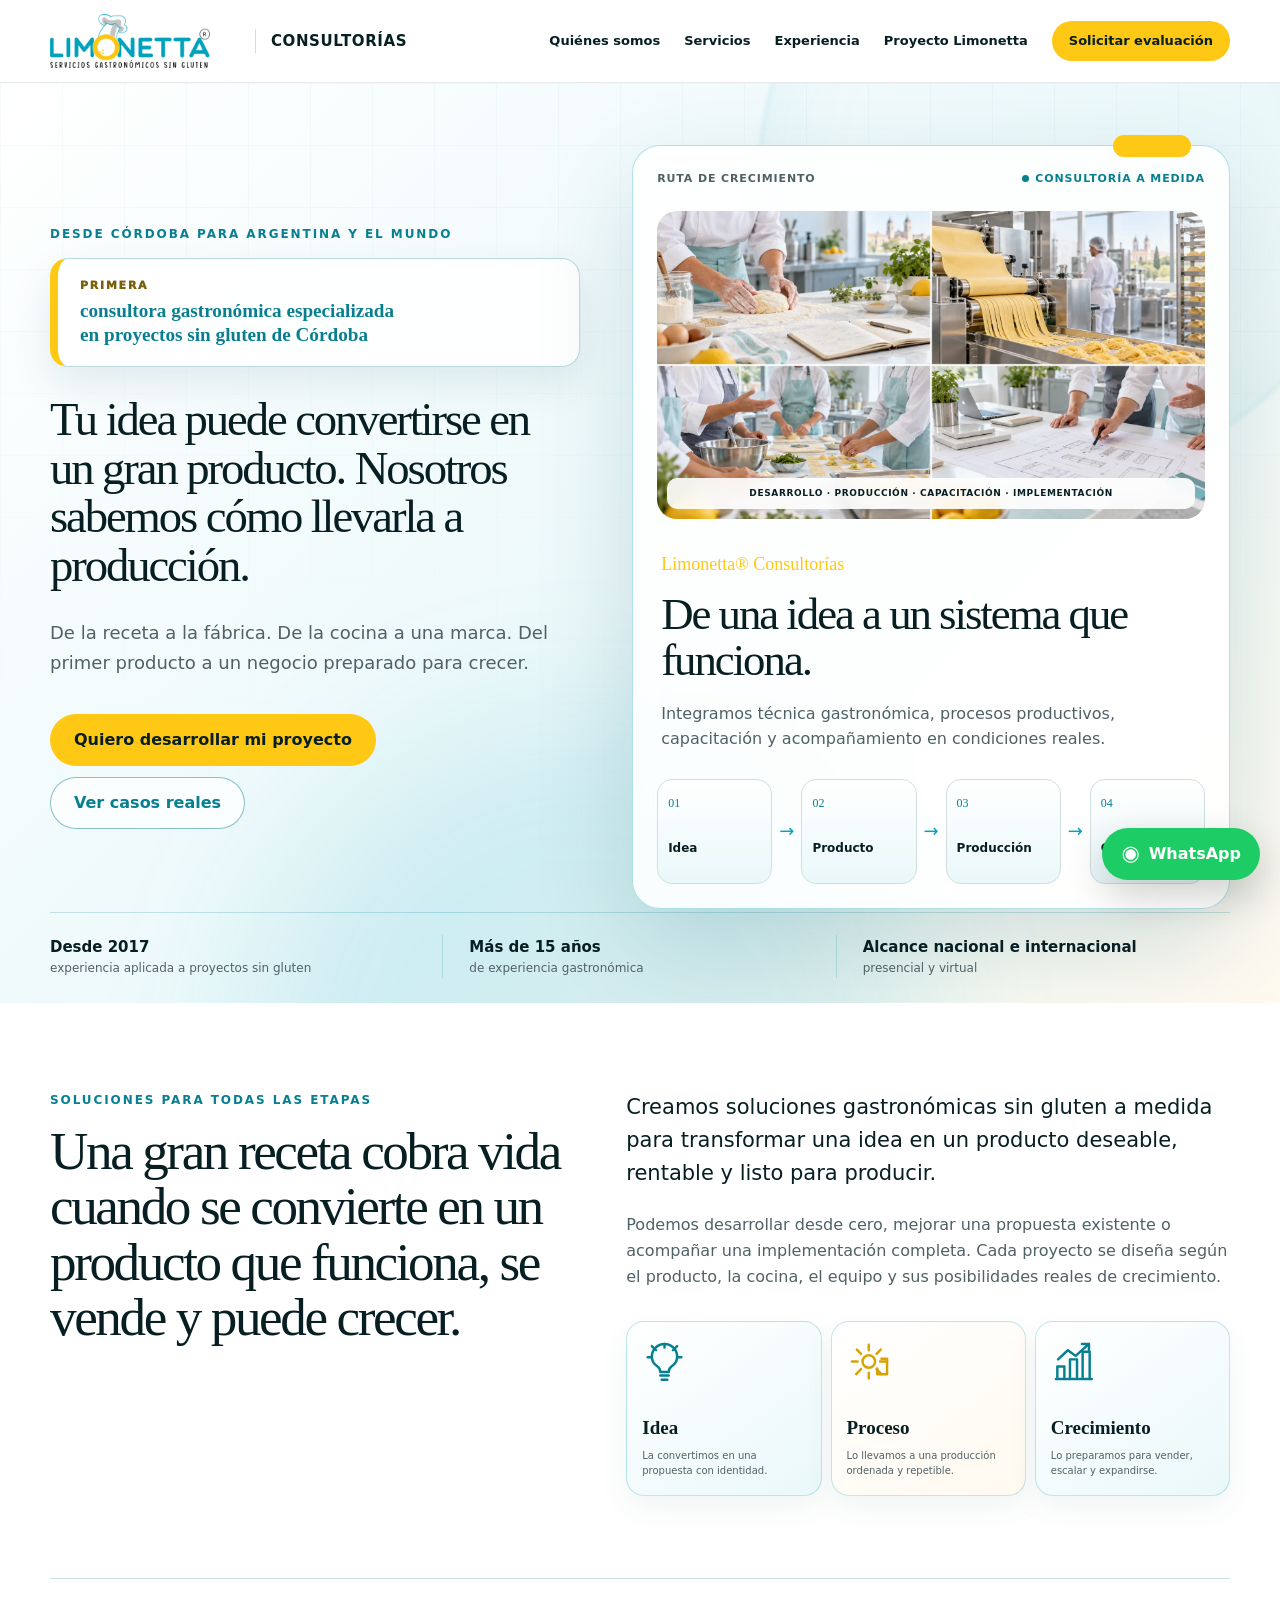
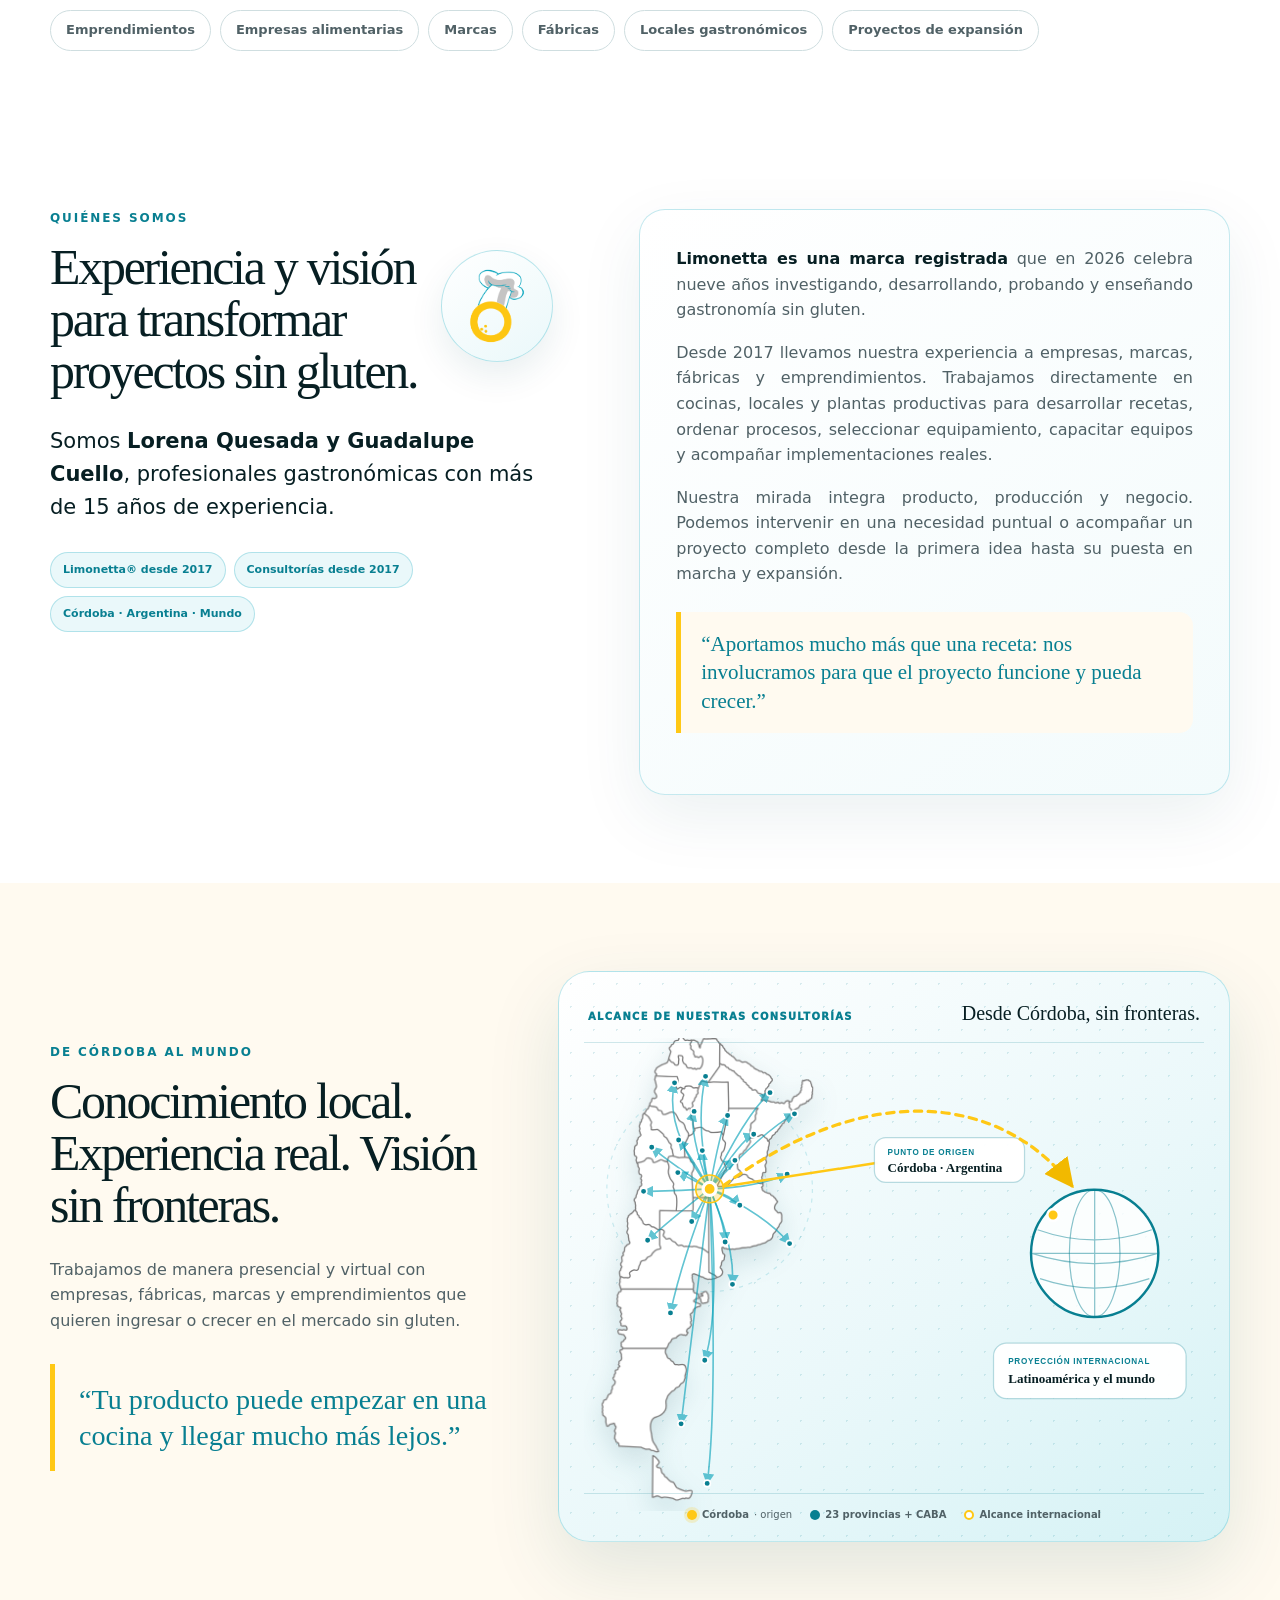
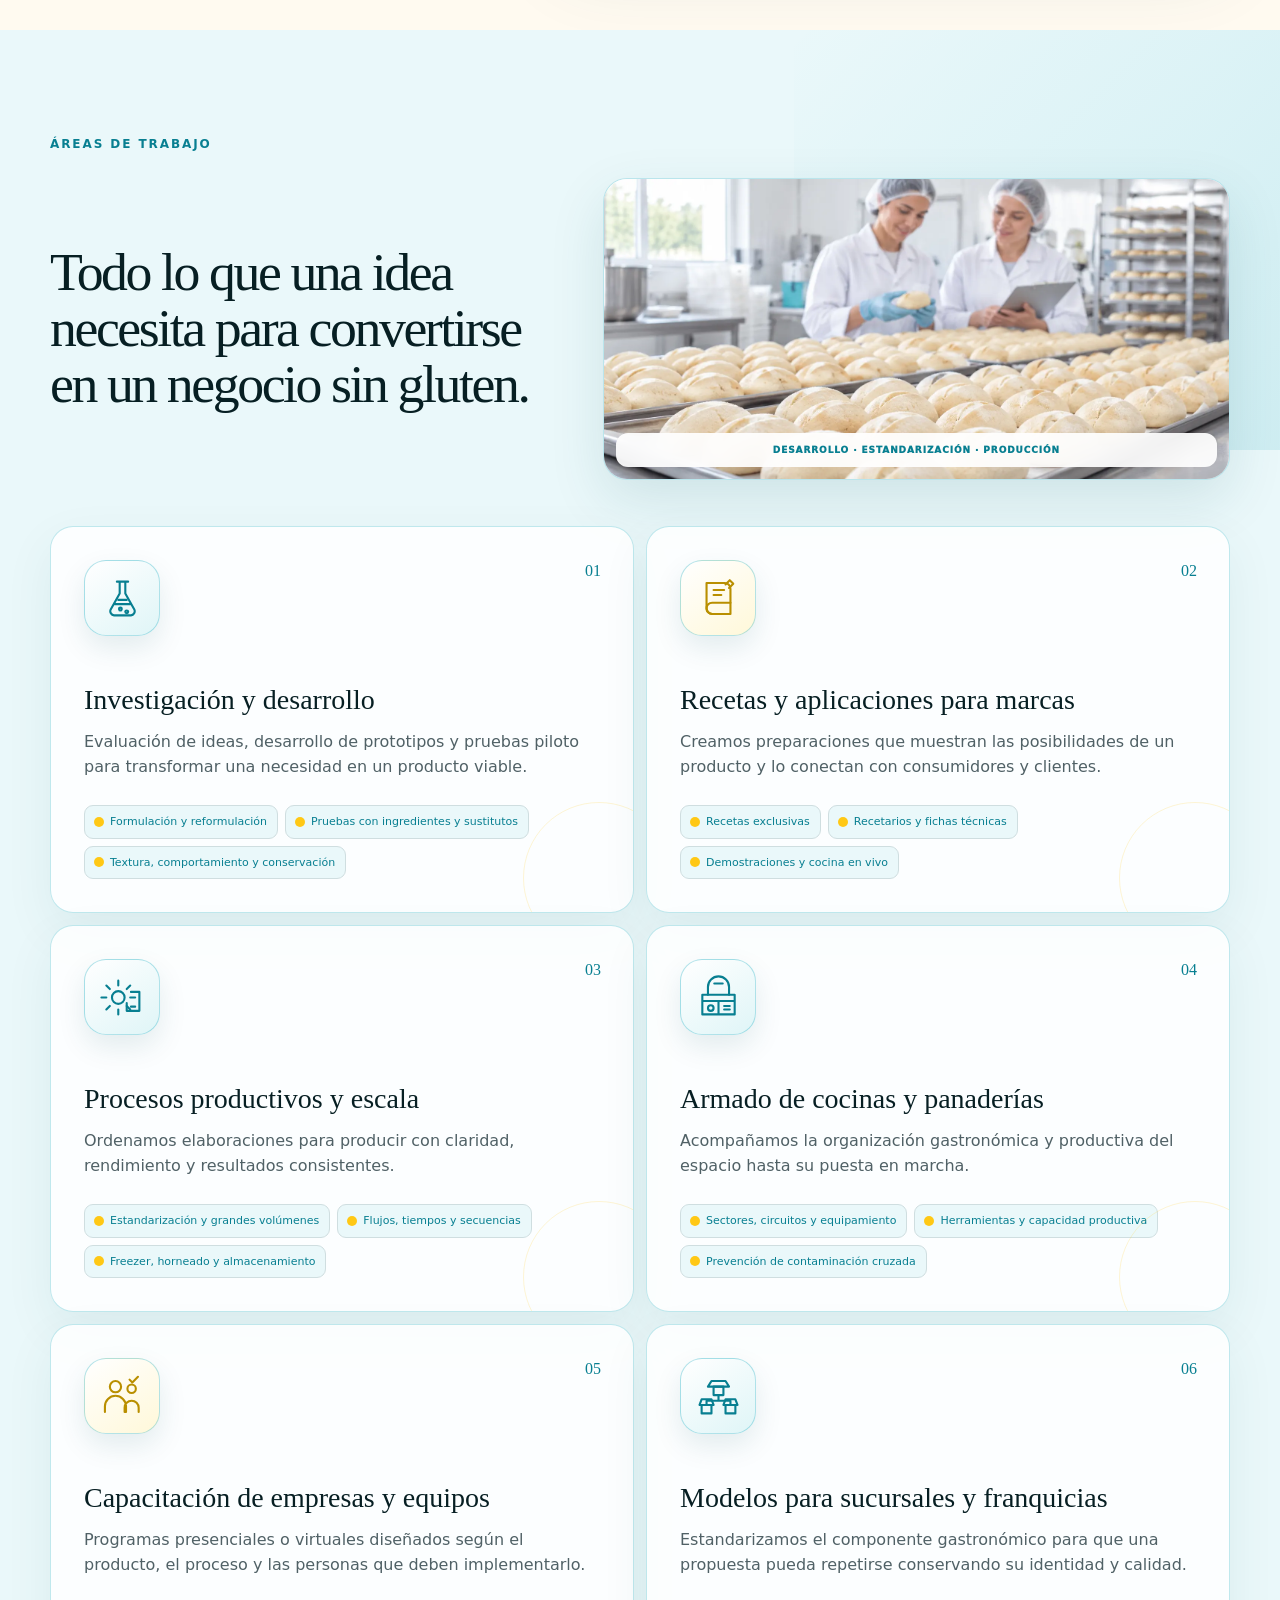
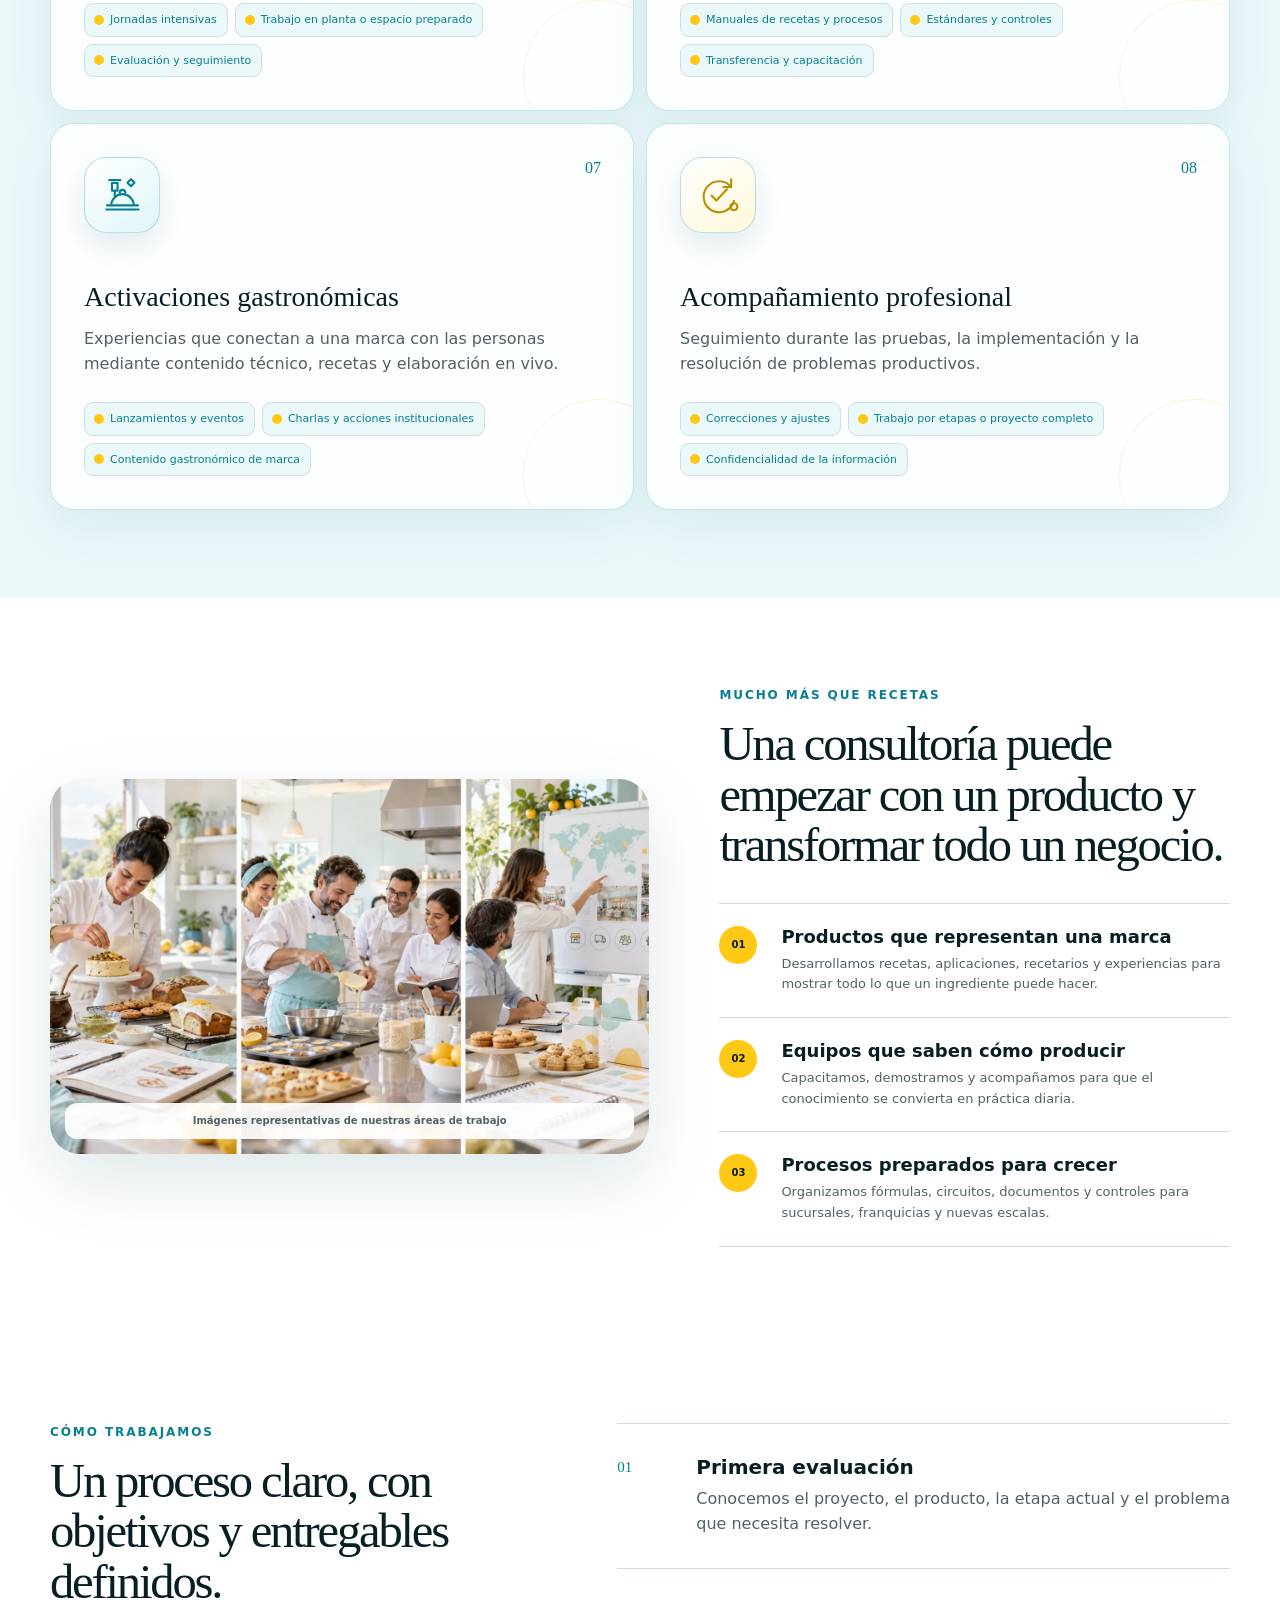
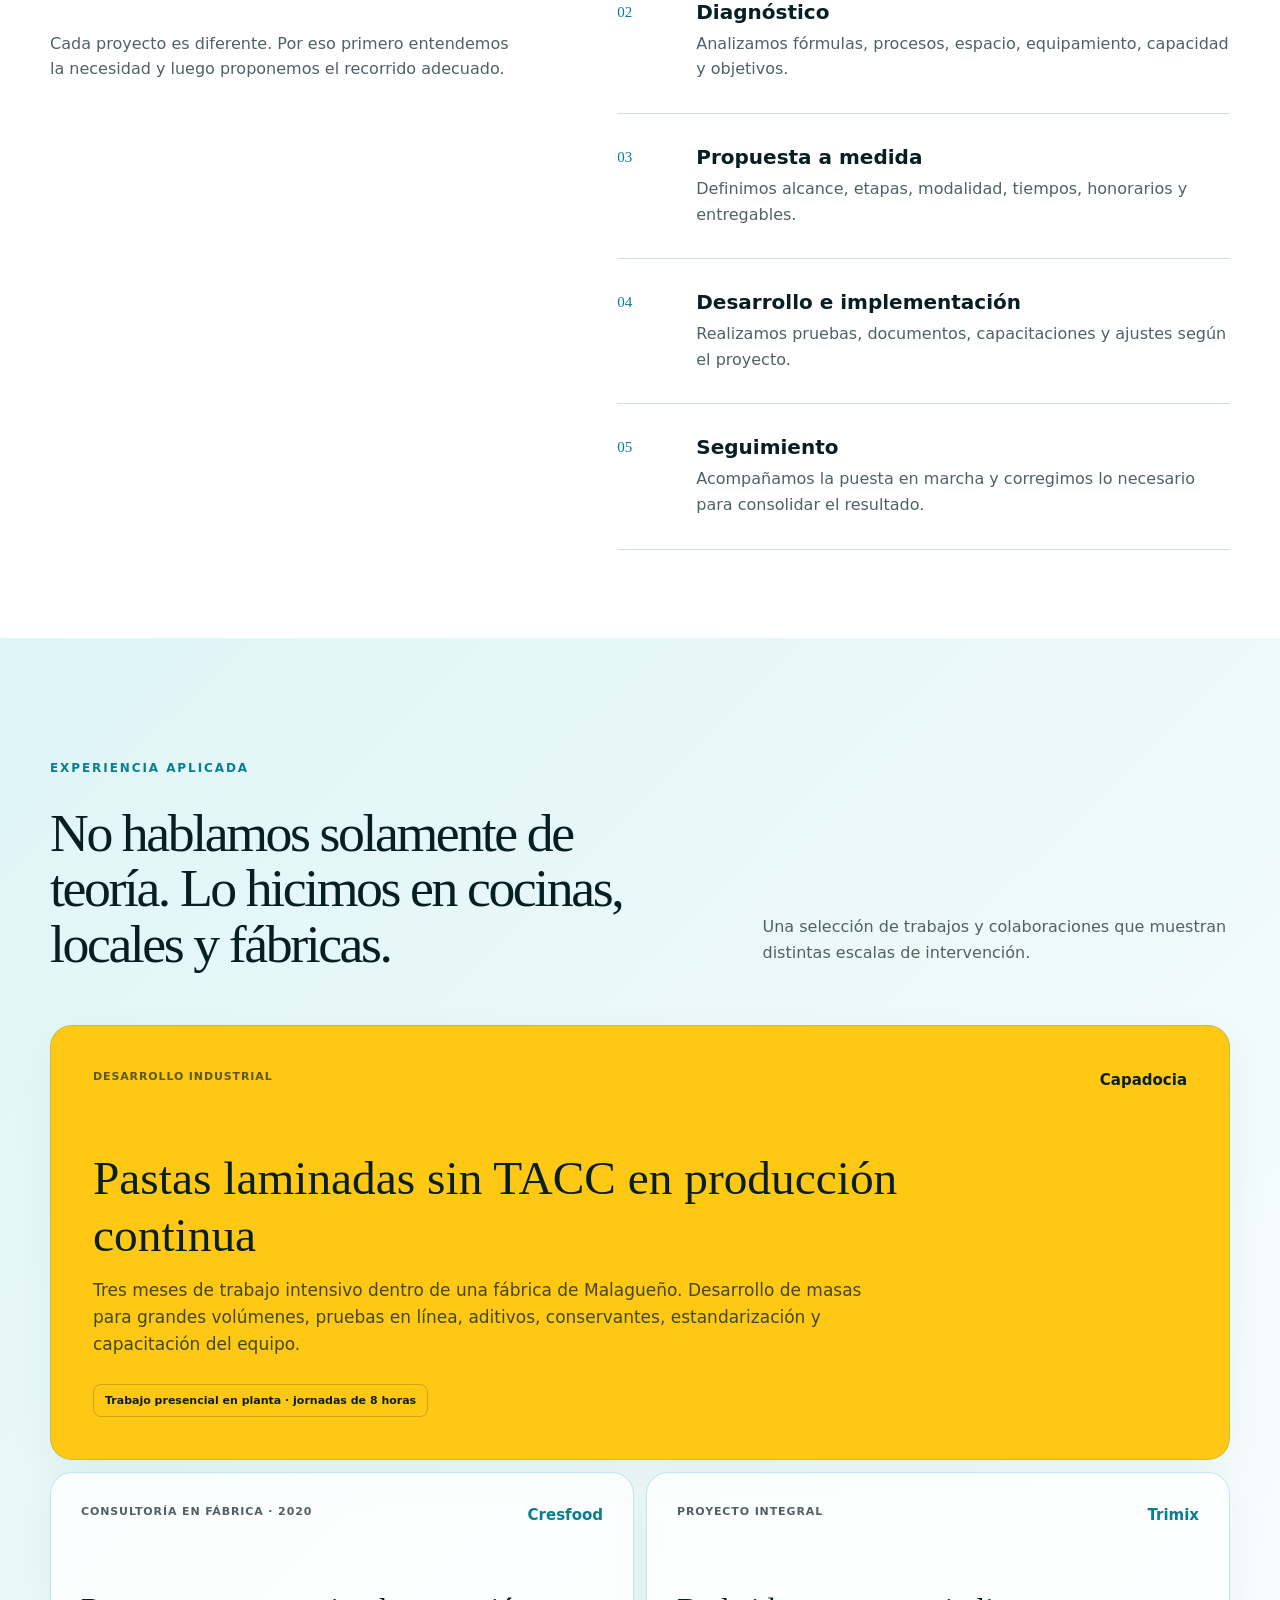
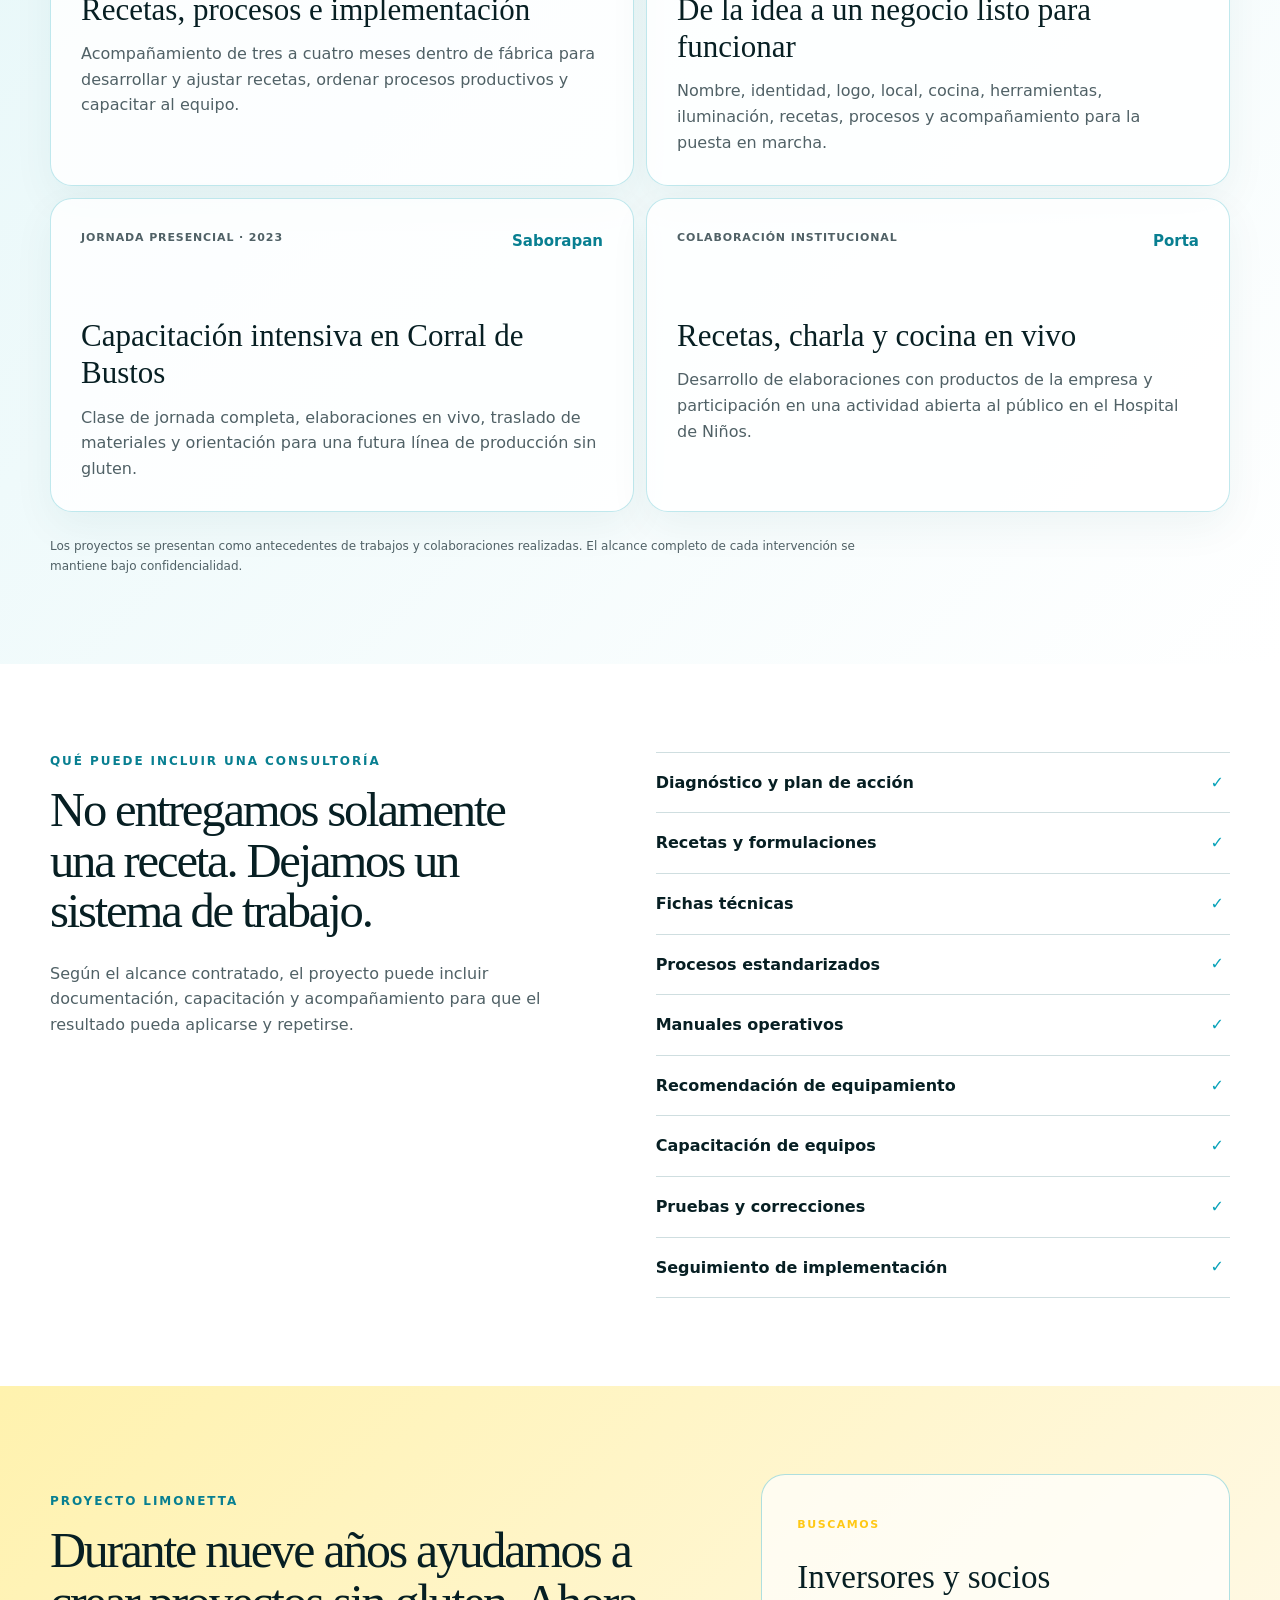
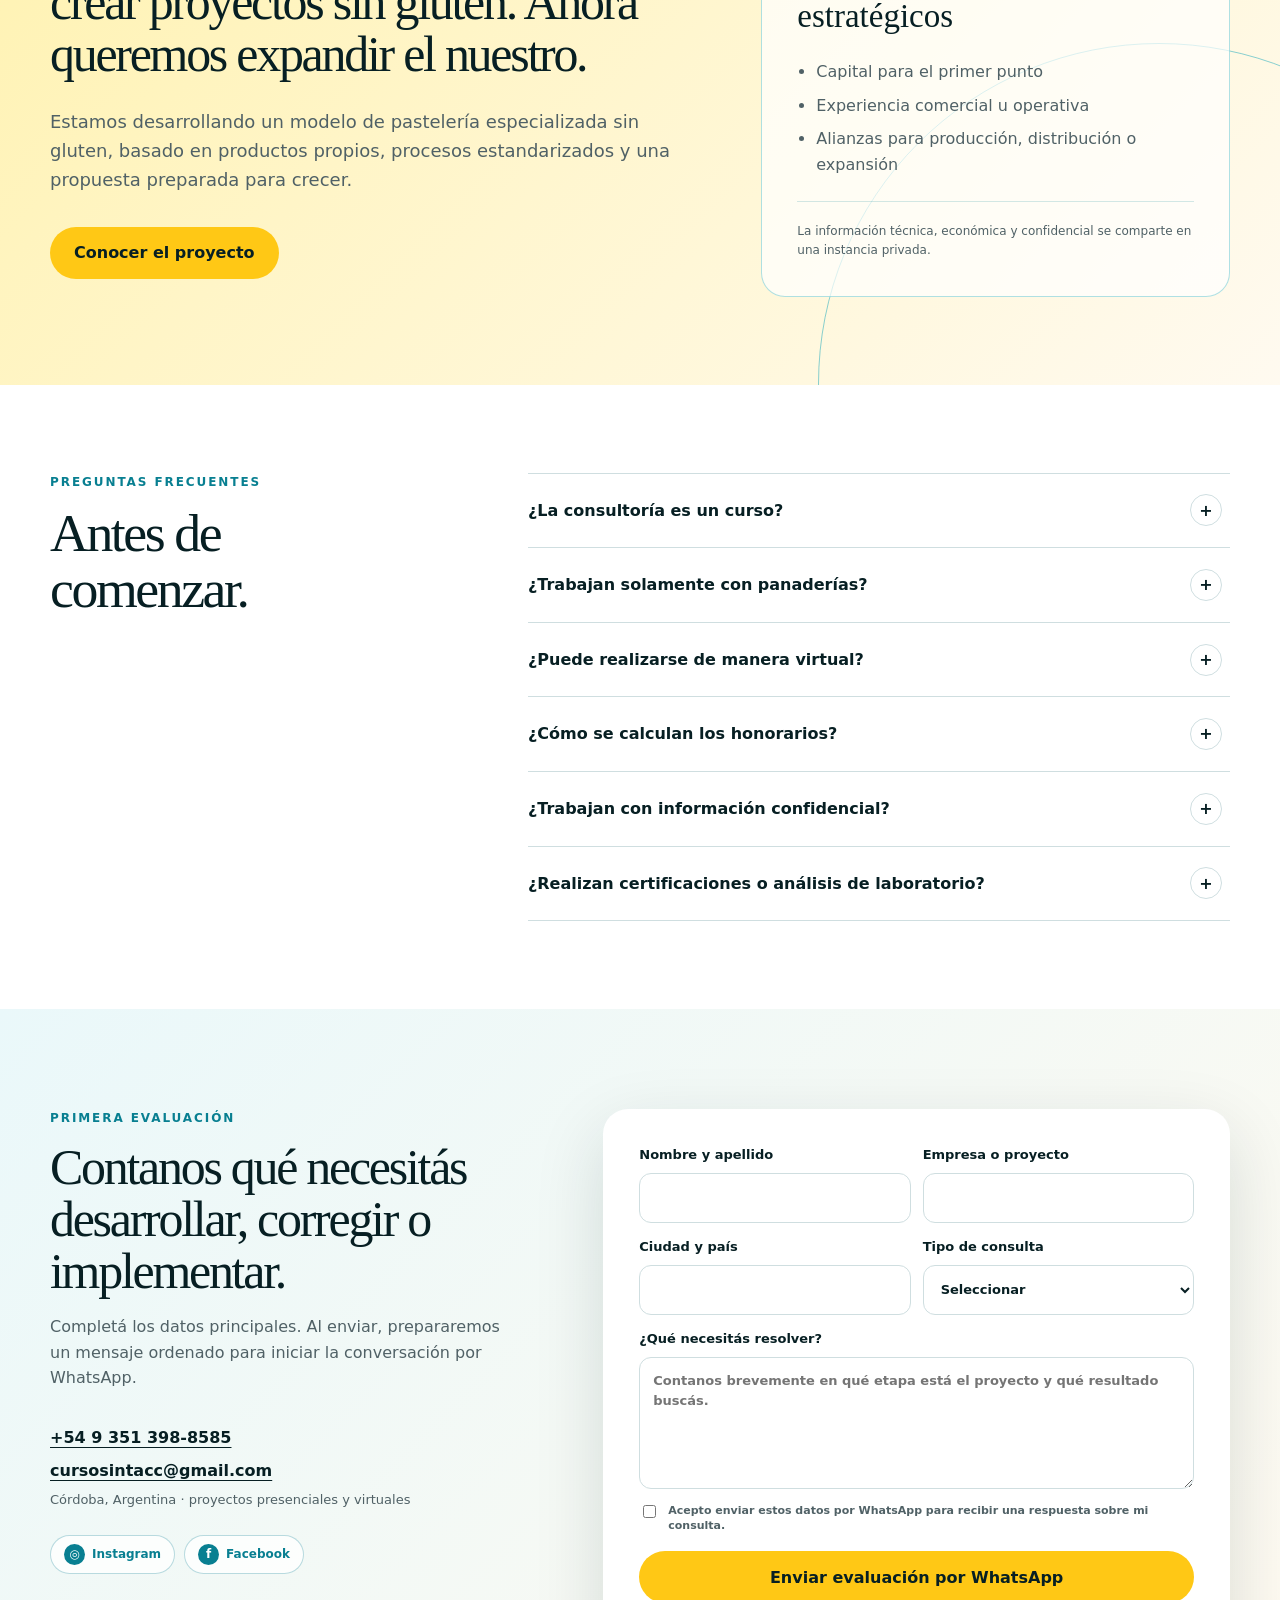
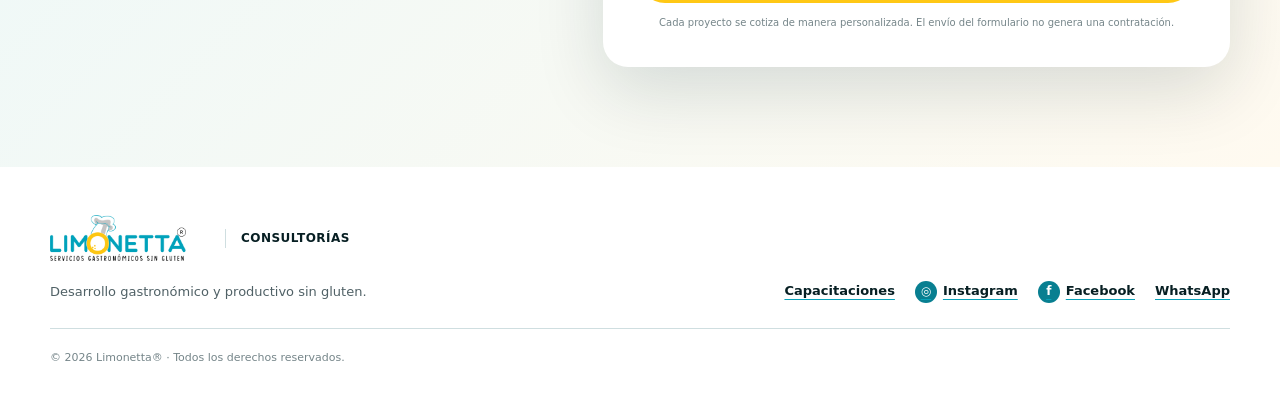
==== commit 6270cff6: "Add files via upload" ====
--- a/index.html
+++ b/index.html
@@ -12,7 +12,7 @@
     <meta property="og:image" content="https://consultorias.limonettasingluten.com.ar/og-consultorias.png" />
     <link rel="canonical" href="https://consultorias.limonettasingluten.com.ar/" />
     <link rel="icon" href="./favicon.png" type="image/png" />
-    <link rel="stylesheet" href="./styles.css" />
+    <link rel="stylesheet" href="./styles.css?v=20260916-1" />
     <script>document.documentElement.classList.add('js');</script>
     <title>Consultorías Gastronómicas Sin Gluten | Limonetta®</title>
     <script type="application/ld+json">
@@ -50,6 +50,10 @@
           <a href="#experiencia">Experiencia</a>
           <a href="./proyecto-limonetta.html">Proyecto Limonetta</a>
           <a class="nav-cta" href="#contacto">Solicitar evaluación</a>
+          <div class="nav-socials" aria-label="Redes sociales de Limonetta">
+            <a href="https://www.instagram.com/limonettasingluten/" target="_blank" rel="noreferrer" aria-label="Instagram de Limonetta">IG</a>
+            <a href="https://www.facebook.com/limonettasingluten/" target="_blank" rel="noreferrer" aria-label="Facebook de Limonetta">f</a>
+          </div>
         </nav>
       </div>
     </header>
@@ -179,9 +183,9 @@
               <span>Alcance de nuestras consultorías</span>
               <strong>Desde Córdoba, sin fronteras.</strong>
             </div>
-            <svg class="argentina-reach" viewBox="0 0 760 580" role="img" aria-labelledby="map-title map-desc">
+            <svg class="argentina-reach" viewBox="0 0 760 580" xmlns:xlink="http://www.w3.org/1999/xlink" role="img" aria-labelledby="map-title map-desc">
               <title id="map-title">Consultorías desde Córdoba hacia toda la Argentina y el mundo</title>
-              <desc id="map-desc">Mapa de Argentina con Córdoba como punto de origen y rutas hacia las provincias y hacia una representación del mundo.</desc>
+              <desc id="map-desc">Mapa geográfico de Argentina con sus provincias, Córdoba como punto de origen y rutas hacia el país y el mundo.</desc>
               <defs>
                 <marker id="arrow-national" markerWidth="7" markerHeight="7" refX="6" refY="3.5" orient="auto">
                   <path d="M0,0 L7,3.5 L0,7 Z" fill="#08a2b9" />
@@ -189,62 +193,62 @@
                 <marker id="arrow-world" markerWidth="9" markerHeight="9" refX="8" refY="4.5" orient="auto">
                   <path d="M0,0 L9,4.5 L0,9 Z" fill="#f2b900" />
                 </marker>
+                <clipPath id="argentina-map-clip"><rect x="0" y="0" width="355" height="580" rx="20" /></clipPath>
               </defs>
 
               <g class="map-rings" aria-hidden="true">
-                <circle cx="260" cy="215" r="68" />
-                <circle cx="260" cy="215" r="118" />
-              </g>
-
-              <path class="argentina-shape" d="M215 39 L246 48 L265 65 L291 68 L309 88 L338 95 L365 119 L358 144 L342 161 L359 183 L349 209 L330 230 L340 256 L321 279 L308 303 L296 333 L281 362 L284 397 L270 432 L276 464 L262 499 L275 520 L258 548 L239 530 L230 500 L211 466 L203 432 L199 397 L185 358 L177 322 L181 286 L170 250 L178 214 L166 181 L176 151 L168 121 L189 98 L197 70 Z" />
-              <path class="island-shape" d="M291 519 C302 514 313 516 321 524 C310 532 299 537 286 537 Z" />
-              <path class="island-shape island-small" d="M376 374 l8 -5 l6 8 l-7 8 z M386 395 l7 -4 l5 7 l-6 7 z" />
+                <circle cx="154" cy="185" r="70" />
+                <circle cx="154" cy="185" r="126" />
+              </g>
+              <g clip-path="url(#argentina-map-clip)">
+                <image class="argentina-map-image" href="./mapa-argentina-provincias.png" xlink:href="./mapa-argentina-provincias.png" x="-180" y="-60" width="720" height="720" preserveAspectRatio="xMidYMid meet" />
+              </g>
 
               <g class="national-routes" aria-hidden="true">
-                <path d="M260 215 Q220 142 235 70" /><path d="M260 215 Q207 151 215 94" />
-                <path d="M260 215 Q300 137 332 108" /><path d="M260 215 Q289 155 309 137" />
-                <path d="M260 215 Q324 159 355 140" /><path d="M260 215 Q245 160 244 132" />
-                <path d="M260 215 Q273 175 278 155" /><path d="M260 215 Q225 170 216 148" />
-                <path d="M260 215 Q229 192 218 181" /><path d="M260 215 Q218 210 190 211" />
-                <path d="M260 215 Q213 232 187 246" /><path d="M260 215 Q245 237 226 247" />
-                <path d="M260 215 Q286 204 304 202" /><path d="M260 215 Q312 205 335 220" />
-                <path d="M260 215 Q317 227 340 263" /><path d="M260 215 Q305 244 315 286" />
-                <path d="M260 215 Q253 254 245 292" /><path d="M260 215 Q218 270 195 320" />
-                <path d="M260 215 Q254 291 245 340" /><path d="M260 215 Q250 341 231 400" />
-                <path d="M260 215 Q252 397 232 474" /><path d="M260 215 Q270 445 261 530" />
-                <path d="M260 215 Q318 185 339 176" />
+                <path d="M154 185 Q98 110 111 55" /><path d="M154 185 Q136 103 149 47" />
+                <path d="M154 185 Q197 95 228 67" /><path d="M154 185 Q221 113 258 93" />
+                <path d="M154 185 Q128 115 135 90" /><path d="M154 185 Q167 113 176 95" />
+                <path d="M154 185 Q193 124 208 118" /><path d="M154 185 Q126 137 116 125" />
+                <path d="M154 185 Q145 151 145 138" /><path d="M154 185 Q176 156 185 150" />
+                <path d="M154 185 Q128 171 115 165" /><path d="M154 185 Q180 193 191 205" />
+                <path d="M154 185 Q139 213 132 225" /><path d="M154 185 Q172 226 173 250" />
+                <path d="M154 185 Q103 151 83 134" /><path d="M154 185 Q104 188 73 188" />
+                <path d="M154 185 Q104 224 78 248" /><path d="M154 185 Q212 183 249 167" />
+                <path d="M154 185 Q222 216 252 252" /><path d="M154 185 Q185 255 182 302" />
+                <path d="M154 185 Q118 278 106 337" /><path d="M154 185 Q167 336 148 395" />
+                <path d="M154 185 Q128 399 119 473" /><path d="M154 185 Q164 448 151 546" />
               </g>
 
               <g class="province-points" aria-hidden="true">
-                <circle cx="235" cy="70" r="4"/><circle cx="215" cy="94" r="4"/><circle cx="332" cy="108" r="4"/>
-                <circle cx="309" cy="137" r="4"/><circle cx="355" cy="140" r="4"/><circle cx="244" cy="132" r="4"/>
-                <circle cx="278" cy="155" r="4"/><circle cx="216" cy="148" r="4"/><circle cx="218" cy="181" r="4"/>
-                <circle cx="190" cy="211" r="4"/><circle cx="187" cy="246" r="4"/><circle cx="226" cy="247" r="4"/>
-                <circle cx="304" cy="202" r="4"/><circle cx="335" cy="220" r="4"/><circle cx="340" cy="263" r="4"/>
-                <circle cx="315" cy="286" r="4"/><circle cx="245" cy="292" r="4"/><circle cx="195" cy="320" r="4"/>
-                <circle cx="245" cy="340" r="4"/><circle cx="231" cy="400" r="4"/><circle cx="232" cy="474" r="4"/>
-                <circle cx="261" cy="530" r="4"/><circle cx="339" cy="176" r="4"/>
+                <circle cx="111" cy="55" r="4"/><circle cx="149" cy="47" r="4"/><circle cx="228" cy="67" r="4"/>
+                <circle cx="258" cy="93" r="4"/><circle cx="83" cy="134" r="4"/><circle cx="73" cy="188" r="4"/>
+                <circle cx="135" cy="90" r="4"/><circle cx="176" cy="95" r="4"/><circle cx="208" cy="118" r="4"/>
+                <circle cx="116" cy="125" r="4"/><circle cx="145" cy="138" r="4"/><circle cx="185" cy="150" r="4"/>
+                <circle cx="115" cy="165" r="4"/><circle cx="191" cy="205" r="4"/><circle cx="132" cy="225" r="4"/><circle cx="173" cy="250" r="4"/>
+                <circle cx="78" cy="248" r="4"/><circle cx="249" cy="167" r="4"/><circle cx="252" cy="252" r="4"/>
+                <circle cx="182" cy="302" r="4"/><circle cx="106" cy="337" r="4"/><circle cx="148" cy="395" r="4"/>
+                <circle cx="119" cy="473" r="4"/><circle cx="151" cy="546" r="4"/>
               </g>
 
               <g class="cordoba-origin">
-                <circle class="cordoba-halo" cx="260" cy="215" r="17" />
-                <circle class="cordoba-point" cx="260" cy="215" r="8" />
-                <path d="M276 210 L360 184" />
-                <g class="cordoba-label" transform="translate(356 151)">
+                <circle class="cordoba-halo" cx="154" cy="185" r="17" />
+                <circle class="cordoba-point" cx="154" cy="185" r="8" />
+                <path d="M171 182 L360 153" />
+                <g class="cordoba-label" transform="translate(356 122)">
                   <rect width="184" height="55" rx="14" />
                   <text x="16" y="22">PUNTO DE ORIGEN</text>
                   <text class="label-strong" x="16" y="42">Córdoba · Argentina</text>
                 </g>
               </g>
 
-              <path class="international-route" d="M270 210 C392 82 515 96 596 190" />
-              <g class="world-globe" transform="translate(626 258)">
+              <path class="international-route" d="M171 181 C350 48 513 71 598 181" />
+              <g class="world-globe" transform="translate(626 264)">
                 <circle r="78" />
                 <ellipse rx="31" ry="78" />
                 <path d="M-70 -29 Q0 -4 70 -29 M-77 0 Q0 25 77 0 M-67 31 Q0 54 67 31 M-78 0 H78 M0 -78 V78" />
                 <circle class="world-point" cx="-51" cy="-47" r="7" />
               </g>
-              <g class="world-label" transform="translate(502 365)">
+              <g class="world-label" transform="translate(502 374)">
                 <rect width="236" height="68" rx="16" />
                 <text x="18" y="26">PROYECCIÓN INTERNACIONAL</text>
                 <text class="label-strong" x="18" y="49">Latinoamérica y el mundo</text>
@@ -463,6 +467,10 @@
               <a href="tel:+5493513988585">+54 9 351 398-8585</a>
               <a href="mailto:cursosintacc@gmail.com">cursosintacc@gmail.com</a>
               <span>Córdoba, Argentina · proyectos presenciales y virtuales</span>
+              <div class="contact-socials" aria-label="Redes sociales de Limonetta">
+                <a href="https://www.instagram.com/limonettasingluten/" target="_blank" rel="noreferrer"><span aria-hidden="true">◎</span> Instagram</a>
+                <a href="https://www.facebook.com/limonettasingluten/" target="_blank" rel="noreferrer"><span aria-hidden="true">f</span> Facebook</a>
+              </div>
             </div>
           </div>
 
@@ -506,8 +514,8 @@
       </div>
       <div class="footer-links">
         <a href="https://limonettasingluten.com.ar/">Capacitaciones</a>
-        <a href="https://www.instagram.com/limonettasingluten/" target="_blank" rel="noreferrer">Instagram</a>
-        <a href="https://www.facebook.com/limonettasingluten/" target="_blank" rel="noreferrer">Facebook</a>
+        <a class="social-link" href="https://www.instagram.com/limonettasingluten/" target="_blank" rel="noreferrer"><span aria-hidden="true">◎</span> Instagram</a>
+        <a class="social-link" href="https://www.facebook.com/limonettasingluten/" target="_blank" rel="noreferrer"><span aria-hidden="true">f</span> Facebook</a>
         <a href="https://wa.me/5493513988585" target="_blank" rel="noreferrer">WhatsApp</a>
       </div>
       <p class="copyright">© <span id="year"></span> Limonetta® · Todos los derechos reservados.</p>
--- a/styles.css
+++ b/styles.css
@@ -147,9 +147,9 @@
 .section {
   width: min(var(--content), calc(100% - 40px));
   margin: 0 auto;
-  padding: 110px 0;
-}
-.section h2 { font-size: clamp(2.55rem, 5vw, 5rem); }
+  padding: 88px 0;
+}
+.section h2 { font-size: clamp(2.35rem, 4.2vw, 4.15rem); }
 .lead { font-size: 21px; line-height: 1.58; }
 
 .button {
@@ -221,12 +221,12 @@
   width: min(var(--content), calc(100% - 40px));
   min-height: calc(100svh - 172px);
   margin: 0 auto;
-  padding: 75px 0 105px;
-  grid-template-columns: 1.08fr .92fr;
-  gap: 74px;
+  padding: 62px 0 94px;
+  grid-template-columns: .94fr 1.06fr;
+  gap: 52px;
   align-items: center;
 }
-.hero-copy h1 { max-width: 760px; font-size: clamp(3.1rem, 5.55vw, 6rem); }
+.hero-copy h1 { max-width: 690px; font-size: clamp(2.65rem, 3.65vw, 4.2rem); }
 .hero-eyebrow { color: var(--teal-dark); }
 .hero-seal {
   display: grid;
@@ -241,7 +241,7 @@
   box-shadow: 0 16px 40px rgba(8,79,91,.1);
 }
 .hero-seal span { margin-bottom: 4px; color: #77600a; font-size: 11px; font-weight: 950; letter-spacing: .16em; text-transform: uppercase; }
-.hero-seal strong { font-family: Georgia, "Times New Roman", serif; font-size: clamp(1.3rem, 1.7vw, 1.75rem); font-weight: 600; line-height: 1.2; text-wrap: balance; }
+.hero-seal strong { font-family: Georgia, "Times New Roman", serif; font-size: clamp(1.2rem, 1.45vw, 1.55rem); font-weight: 600; line-height: 1.25; text-wrap: balance; }
 .hero-lead { max-width: 660px; margin: 29px 0 0; color: var(--ink-soft); font-size: 18px; line-height: 1.68; }
 .hero-actions { display: flex; flex-wrap: wrap; gap: 11px; margin-top: 35px; }
 .hero-board {
@@ -300,8 +300,8 @@
 .proof-bar strong { display: block; color: var(--ink); font-size: 15px; }
 
 /* Positioning */
-.positioning { display: grid; padding-bottom: 82px; grid-template-columns: .95fr 1.05fr; gap: 86px; }
-.section-kicker h2 { font-size: clamp(3rem, 5vw, 5rem); }
+.positioning { display: grid; padding-bottom: 70px; grid-template-columns: .92fr 1.08fr; gap: 62px; }
+.section-kicker h2 { font-size: clamp(2.6rem, 4.15vw, 4.1rem); }
 .positioning-copy p { margin: 0 0 22px; color: var(--ink-soft); }
 .positioning-copy .lead { color: var(--ink); }
 .growth-icons { display: grid; margin-top: 32px; grid-template-columns: repeat(3, 1fr); gap: 9px; }
@@ -325,7 +325,7 @@
 
 /* Who we are */
 .about-consulting { display: grid; grid-template-columns: .92fr 1.08fr; gap: 42px 86px; align-items: start; }
-.about-consulting-heading h2 { font-size: clamp(2.8rem, 4.8vw, 4.75rem); }
+.about-consulting-heading h2 { font-size: clamp(2.5rem, 3.9vw, 3.85rem); }
 .about-heading-line { display: grid; grid-template-columns: minmax(0, 1fr) 112px; gap: 18px; align-items: start; }
 .about-brand-symbol { display: grid; width: 112px; height: 112px; margin-top: 8px; border: 1px solid rgba(8,162,185,.27); border-radius: 50%; place-items: center; background: linear-gradient(145deg, #fff, var(--teal-pale)); box-shadow: 0 14px 35px rgba(8,79,91,.09); }
 .about-brand-symbol img { display: block; width: 90px; height: 90px; object-fit: contain; }
@@ -349,9 +349,9 @@
 .consulting-principles p { margin: 0; color: var(--ink-soft); font-size: 12px; }
 
 /* Expansion graphic */
-.growth-visual { padding: 105px 20px; overflow: hidden; background: var(--cream); }
-.growth-inner { display: grid; width: min(var(--content), 100%); margin: 0 auto; grid-template-columns: .9fr 1.1fr; gap: 85px; align-items: center; }
-.growth-copy h2 { font-size: clamp(2.8rem, 4.8vw, 4.8rem); }
+.growth-visual { padding: 88px 20px; overflow: hidden; background: var(--cream); }
+.growth-inner { display: grid; width: min(var(--content), 100%); margin: 0 auto; grid-template-columns: .8fr 1.2fr; gap: 60px; align-items: center; }
+.growth-copy h2 { font-size: clamp(2.45rem, 3.9vw, 3.9rem); }
 .growth-copy > p:not(.eyebrow) { max-width: 590px; margin-top: 25px; color: var(--ink-soft); }
 .growth-copy blockquote { margin: 31px 0 0; padding: 18px 0 18px 24px; border-left: 5px solid var(--yellow); color: var(--teal-dark); font-family: Georgia, "Times New Roman", serif; font-size: clamp(1.35rem, 2.2vw, 2rem); line-height: 1.25; }
 .expansion-graphic { position: relative; min-height: 500px; padding: 25px 25px 18px; border: 1px solid rgba(8,162,185,.25); border-radius: 32px; overflow: hidden; background: linear-gradient(145deg, #fff 0%, var(--teal-pale) 58%, #d5f2f5 100%); box-shadow: 0 28px 75px rgba(8,79,91,.12); }
@@ -360,9 +360,7 @@
 .map-heading span { color: var(--teal-dark); font-size: 10px; font-weight: 950; letter-spacing: .13em; text-transform: uppercase; }
 .map-heading strong { font-family: Georgia, serif; font-size: 20px; font-weight: 500; }
 .argentina-reach { position: relative; z-index: 1; display: block; width: 100%; height: auto; margin-top: -5px; }
-.argentina-shape { fill: rgba(255,255,255,.94); stroke: var(--teal-dark); stroke-width: 3; stroke-linejoin: round; filter: drop-shadow(0 14px 16px rgba(8,79,91,.12)); }
-.island-shape { fill: rgba(255,255,255,.94); stroke: var(--teal-dark); stroke-width: 2; }
-.island-small { opacity: .85; }
+.argentina-map-image { filter: drop-shadow(0 14px 16px rgba(8,79,91,.14)); }
 .map-rings circle { fill: none; stroke: rgba(8,162,185,.18); stroke-width: 1.5; stroke-dasharray: 5 7; }
 .national-routes path { fill: none; stroke: #08a2b9; stroke-width: 2; stroke-linecap: round; opacity: .63; marker-end: url(#arrow-national); }
 .province-points circle { fill: var(--teal-dark); stroke: #fff; stroke-width: 2; }
@@ -387,16 +385,16 @@
 .services { position: relative; color: var(--ink); background: var(--teal-pale); }
 .services::before { position: absolute; top: 0; right: 0; width: 38%; height: 420px; background: linear-gradient(135deg, transparent, rgba(8,162,185,.12)); content: ""; }
 .services-inner { position: relative; }
-.services-heading { display: grid; grid-template-columns: 1.2fr .8fr; gap: 80px; align-items: end; margin-bottom: 55px; }
+.services-heading { display: grid; grid-template-columns: .88fr 1.12fr; gap: 60px; align-items: center; margin-bottom: 46px; }
 .services-heading .eyebrow { grid-column: 1 / -1; margin-bottom: -52px; }
 .services-heading p:last-child { margin: 0 0 8px; color: var(--ink-soft); }
-.services-photo { position: relative; min-height: 230px; margin: 0; border: 1px solid rgba(8,162,185,.28); border-radius: 24px; overflow: hidden; background: #fff; box-shadow: 0 20px 55px rgba(8,79,91,.12); }
-.services-photo img { display: block; width: 100%; height: 100%; min-height: 230px; object-fit: cover; }
+.services-photo { position: relative; min-height: 300px; margin: 0; border: 1px solid rgba(8,162,185,.28); border-radius: 24px; overflow: hidden; background: #fff; box-shadow: 0 20px 55px rgba(8,79,91,.12); }
+.services-photo img { display: block; width: 100%; height: 100%; min-height: 300px; object-fit: cover; }
 .services-photo figcaption { position: absolute; right: 12px; bottom: 12px; left: 12px; padding: 10px 13px; border-radius: 12px; color: var(--teal-dark); background: rgba(255,255,255,.92); font-size: 9px; font-weight: 950; letter-spacing: .1em; text-align: center; text-transform: uppercase; backdrop-filter: blur(8px); }
 .service-grid { display: grid; grid-template-columns: repeat(2, 1fr); gap: 12px; }
 .service-card {
   position: relative;
-  min-height: 350px;
+  min-height: 315px;
   padding: 33px;
   border: 1px solid rgba(8,162,185,.25);
   border-radius: 23px;
@@ -423,7 +421,7 @@
 .story-image { position: relative; margin: 0; border-radius: 30px; overflow: hidden; box-shadow: 0 26px 70px rgba(8,79,91,.13); }
 .story-image img { display: block; width: 100%; aspect-ratio: 16 / 10; object-fit: cover; }
 .story-image figcaption { position: absolute; right: 15px; bottom: 15px; left: 15px; padding: 10px 13px; border-radius: 12px; color: var(--ink-soft); background: rgba(255,255,255,.92); font-size: 10px; font-weight: 800; text-align: center; }
-.story-copy h2 { font-size: clamp(2.65rem, 4.4vw, 4.35rem); }
+.story-copy h2 { font-size: clamp(2.35rem, 3.8vw, 3.75rem); }
 .story-points { display: grid; margin-top: 32px; border-top: 1px solid var(--line); }
 .story-points article { display: grid; padding: 22px 0; border-bottom: 1px solid var(--line); grid-template-columns: 45px 1fr; gap: 17px; }
 .story-points article > span { display: grid; width: 38px; height: 38px; border-radius: 50%; place-items: center; color: var(--ink); background: var(--yellow); font-size: 10px; font-weight: 900; }
@@ -433,7 +431,7 @@
 /* Method */
 .method { display: grid; grid-template-columns: .86fr 1.14fr; gap: 105px; }
 .method-heading { position: sticky; top: 120px; align-self: start; }
-.method-heading h2 { font-size: clamp(2.7rem, 4.6vw, 4.5rem); }
+.method-heading h2 { font-size: clamp(2.4rem, 3.8vw, 3.75rem); }
 .method-heading > p:last-child { margin-top: 23px; color: var(--ink-soft); }
 .method-steps { margin: 0; padding: 0; border-top: 1px solid var(--line); list-style: none; }
 .method-steps li { display: grid; padding: 31px 0; border-bottom: 1px solid var(--line); grid-template-columns: 58px 1fr; gap: 21px; }
@@ -454,7 +452,7 @@
 .case-top strong { color: var(--teal-dark); font-size: 15px; letter-spacing: 0; text-transform: none; }
 .case-card.featured .case-top strong { color: var(--ink); }
 .case-card h3 { max-width: 600px; margin: 64px 0 13px; font-family: Georgia, serif; font-size: 31px; font-weight: 500; }
-.case-card.featured h3 { max-width: 840px; margin-top: 70px; font-size: clamp(2.4rem, 4.5vw, 4.5rem); }
+.case-card.featured h3 { max-width: 840px; margin-top: 58px; font-size: clamp(2.3rem, 3.7vw, 3.65rem); }
 .case-card p { max-width: 770px; margin: 0; color: var(--ink-soft); }
 .case-card.featured p { color: rgba(7,31,35,.76); font-size: 17px; }
 .case-detail { display: inline-block; margin-top: 25px; padding: 7px 11px; border: 1px solid rgba(7,31,35,.2); border-radius: 8px; font-size: 11px; font-weight: 800; }
@@ -462,7 +460,7 @@
 
 /* Deliverables and About */
 .deliverables { display: grid; grid-template-columns: .95fr 1.05fr; gap: 86px; }
-.deliverables-copy h2 { font-size: clamp(2.55rem, 4.6vw, 4.5rem); }
+.deliverables-copy h2 { font-size: clamp(2.35rem, 3.8vw, 3.75rem); }
 .deliverables-copy > p:last-child { margin-top: 24px; color: var(--ink-soft); }
 .deliverables-list { display: grid; align-content: start; border-top: 1px solid var(--line); }
 .deliverables-list span { position: relative; padding: 17px 45px 17px 0; border-bottom: 1px solid var(--line); font-weight: 800; }
@@ -472,15 +470,15 @@
 .about-mark { display: grid; width: 150px; height: 150px; border: 2px solid var(--teal); border-radius: 50%; place-items: center; color: var(--yellow); font-family: Georgia, serif; font-size: 88px; }
 .about-mark span { position: absolute; margin: -85px 0 0 90px; color: var(--teal-dark); font-family: sans-serif; font-size: 14px; }
 .about-identity p { margin: 0; font-size: 17px; font-weight: 800; line-height: 1.4; }
-.about-copy h2 { font-size: clamp(2.5rem, 4.5vw, 4.5rem); }
+.about-copy h2 { font-size: clamp(2.35rem, 3.8vw, 3.75rem); }
 .about-copy p:not(.eyebrow) { color: var(--ink-soft); }
 .about-copy .lead { color: var(--ink); }
 
 /* Project callout */
-.project-callout { position: relative; padding: 105px 20px; overflow: hidden; color: var(--ink); background: linear-gradient(135deg, var(--yellow-pale), var(--cream)); }
+.project-callout { position: relative; padding: 88px 20px; overflow: hidden; color: var(--ink); background: linear-gradient(135deg, var(--yellow-pale), var(--cream)); }
 .project-callout::after { position: absolute; right: -220px; bottom: -340px; width: 680px; height: 680px; border: 1px solid rgba(8,162,185,.48); border-radius: 50%; content: ""; }
 .project-callout-inner { position: relative; z-index: 2; display: grid; width: min(var(--content), 100%); margin: 0 auto; grid-template-columns: 1.14fr .86fr; gap: 90px; align-items: center; }
-.project-copy h2 { font-size: clamp(2.8rem, 5.1vw, 5.1rem); }
+.project-copy h2 { font-size: clamp(2.45rem, 3.9vw, 3.85rem); }
 .project-copy > p:not(.eyebrow) { max-width: 730px; margin: 27px 0 32px; color: var(--ink-soft); font-size: 18px; }
 .project-panel { padding: 35px; border: 1px solid rgba(8,162,185,.32); border-radius: 24px; background: rgba(255,255,255,.7); }
 .project-panel > span { color: var(--yellow); font-size: 11px; font-weight: 900; letter-spacing: .14em; text-transform: uppercase; }
@@ -504,11 +502,14 @@
 .contact { padding: 100px 20px; color: var(--ink); background: linear-gradient(135deg, var(--teal-pale), var(--cream)); }
 .contact-inner { display: grid; width: min(var(--content), 100%); margin: 0 auto; grid-template-columns: .85fr 1.15fr; gap: 90px; align-items: start; }
 .contact-copy { position: sticky; top: 120px; }
-.contact-copy h2 { font-size: clamp(2.75rem, 4.8vw, 4.7rem); }
+.contact-copy h2 { font-size: clamp(2.4rem, 3.9vw, 3.85rem); }
 .contact-copy > p:not(.eyebrow) { max-width: 500px; color: var(--ink-soft); }
 .contact-direct { display: grid; margin-top: 34px; gap: 7px; }
 .contact-direct a { width: fit-content; font-weight: 800; text-underline-offset: 4px; }
 .contact-direct span { color: var(--ink-soft); font-size: 13px; }
+.contact-socials { display: flex; flex-wrap: wrap; gap: 9px; margin-top: 17px; }
+.contact-socials a { display: inline-flex; min-height: 39px; padding: 0 13px; border: 1px solid rgba(8,127,145,.28); border-radius: 999px; align-items: center; gap: 7px; color: var(--teal-dark); background: rgba(255,255,255,.78); font-size: 12px; text-decoration: none; }
+.contact-socials a span { display: grid; width: 21px; height: 21px; border-radius: 50%; place-items: center; color: var(--white); background: var(--teal-dark); font-size: 12px; font-weight: 900; }
 .project-form { padding: 36px; border-radius: 25px; color: var(--ink); background: var(--white); box-shadow: var(--shadow); }
 .field-row { display: grid; grid-template-columns: repeat(2, 1fr); gap: 12px; }
 .project-form label { display: grid; margin-bottom: 14px; gap: 7px; font-size: 13px; font-weight: 850; }
@@ -527,6 +528,10 @@
 .footer-main p { margin: 13px 0 0; color: var(--ink-soft); font-size: 13px; }
 .footer-links { display: flex; flex-wrap: wrap; justify-content: flex-end; gap: 20px; }
 .footer-links a { font-size: 13px; font-weight: 800; text-decoration-color: var(--teal); text-underline-offset: 4px; }
+.social-link { display: inline-flex; align-items: center; gap: 6px; }
+.social-link span { display: grid; width: 22px; height: 22px; border-radius: 50%; place-items: center; color: var(--white); background: var(--teal-dark); font-size: 12px; font-weight: 900; text-decoration: none; }
+.nav-socials { display: none; }
+.nav-socials a::after { display: none; }
 .copyright { grid-column: 1 / -1; margin: 0; padding-top: 20px; border-top: 1px solid var(--line); color: #758589; font-size: 11px; }
 .floating-whatsapp { position: fixed; right: 20px; bottom: 20px; z-index: 80; display: inline-flex; min-height: 52px; padding: 0 19px; border-radius: 999px; align-items: center; gap: 9px; color: var(--white); background: #1dcc64; box-shadow: 0 15px 40px rgba(0,0,0,.2); font-weight: 850; text-decoration: none; }
 .floating-whatsapp span { font-size: 21px; }
@@ -536,34 +541,66 @@
 /* Project page */
 .invest-hero { position: relative; min-height: calc(100svh - 82px); overflow: hidden; color: var(--ink); background: linear-gradient(135deg, var(--white), var(--teal-pale)); }
 .invest-hero::after { position: absolute; top: -120px; right: -150px; width: 640px; height: 640px; border: 90px solid rgba(8,162,185,.13); border-radius: 50%; content: ""; }
-.invest-inner { position: relative; z-index: 2; display: grid; width: min(var(--content), calc(100% - 40px)); min-height: calc(100svh - 82px); margin: 0 auto; padding: 90px 0; grid-template-columns: 1.15fr .85fr; gap: 85px; align-items: center; }
-.invest-copy h1 { max-width: 850px; font-size: clamp(3.2rem, 5.8vw, 6.2rem); }
+.invest-inner { position: relative; z-index: 2; display: grid; width: min(var(--content), calc(100% - 40px)); min-height: calc(100svh - 82px); margin: 0 auto; padding: 64px 0; grid-template-columns: .83fr 1.17fr; gap: 52px; align-items: center; }
+.invest-copy h1 { max-width: 650px; font-size: clamp(2.6rem, 3.5vw, 4rem); }
 .invest-copy > p:not(.eyebrow) { max-width: 690px; margin: 29px 0 0; color: var(--ink-soft); font-size: 18px; }
-.invest-card { padding: 37px; border-radius: 27px; color: var(--ink); background: var(--yellow); box-shadow: 0 35px 90px rgba(0,0,0,.3); }
-.invest-card h2 { font-size: clamp(2.3rem, 3.9vw, 3.7rem); }
-.invest-card > p:not(.eyebrow) { color: rgba(7,31,35,.73); }
+.invest-card { border: 1px solid rgba(8,162,185,.25); border-radius: 27px; overflow: hidden; color: var(--ink); background: var(--white); box-shadow: 0 35px 90px rgba(8,79,91,.18); }
+.invest-photo { position: relative; margin: 0; overflow: hidden; background: var(--teal-pale); }
+.invest-photo img { display: block; width: 100%; height: 330px; object-fit: cover; }
+.invest-photo figcaption { position: absolute; right: 12px; bottom: 12px; left: 12px; padding: 9px 12px; border-radius: 11px; color: var(--teal-dark); background: rgba(255,255,255,.92); font-size: 9px; font-weight: 900; letter-spacing: .07em; text-align: center; text-transform: uppercase; }
+.invest-card-copy { padding: 31px 34px 34px; background: linear-gradient(145deg, var(--yellow-pale), #fff3b4); }
+.invest-card h2 { font-size: clamp(2rem, 2.9vw, 3rem); }
+.invest-card-copy > p:not(.eyebrow) { color: rgba(7,31,35,.73); }
+.invest-card-copy > p strong { color: var(--ink); }
 .invest-tags { display: flex; flex-wrap: wrap; gap: 7px; margin-top: 27px; }
 .invest-tags span { padding: 7px 10px; border: 1px solid rgba(7,31,35,.2); border-radius: 8px; font-size: 11px; font-weight: 800; }
-.vision { display: grid; grid-template-columns: .9fr 1.1fr; gap: 85px; }
+.vision { display: grid; grid-template-columns: .9fr 1.1fr; gap: 60px; }
 .vision-copy p { color: var(--ink-soft); }
 .vision-copy .lead { margin-top: 4px; color: var(--ink); }
 .vision-pillars { display: grid; grid-column: 1 / -1; grid-template-columns: repeat(4, 1fr); gap: 11px; margin-top: 10px; }
-.vision-pillars article { min-height: 235px; padding: 25px; border: 1px solid var(--line); border-radius: 20px; background: var(--mist); }
+.vision-pillars article { min-height: 235px; padding: 24px; border: 1px solid var(--line); border-radius: 20px; background: linear-gradient(145deg, #fff, var(--mist)); }
 .vision-pillars span { color: var(--teal-dark); font-family: Georgia, serif; font-size: 14px; }
-.vision-pillars h3 { margin: 58px 0 9px; font-family: Georgia, serif; font-size: 25px; font-weight: 500; }
+.vision-icon { display: block; width: 50px; height: 50px; margin-top: 27px; }
+.vision-pillars article:nth-child(even) .vision-icon { stroke: #c89d00; }
+.vision-pillars h3 { margin: 21px 0 9px; font-family: Georgia, serif; font-size: 25px; font-weight: 500; }
 .vision-pillars p { margin: 0; color: var(--ink-soft); font-size: 13px; }
+.project-sales { overflow: hidden; background: linear-gradient(135deg, var(--cream), #fff); }
+.project-sales-inner { display: grid; gap: 45px; }
+.project-value-strip { display: grid; grid-template-columns: repeat(4, 1fr); border: 1px solid rgba(8,162,185,.27); border-radius: 22px; overflow: hidden; background: var(--white); box-shadow: 0 18px 50px rgba(8,79,91,.08); }
+.project-value-strip span { position: relative; padding: 23px 16px; color: var(--teal-dark); font-family: Georgia, serif; font-size: clamp(1.2rem, 2vw, 1.7rem); text-align: center; }
+.project-value-strip span + span { border-left: 1px solid rgba(8,127,145,.18); }
+.project-value-strip span:nth-child(2), .project-value-strip span:nth-child(4) { background: var(--yellow-pale); }
+.sales-heading { display: grid; grid-template-columns: 1.2fr .8fr; gap: 60px 80px; align-items: end; }
+.sales-heading .eyebrow { grid-column: 1 / -1; margin-bottom: -35px; }
+.sales-heading h2 { font-size: clamp(2.55rem, 4.15vw, 4.1rem); }
+.sales-heading > p:last-child { margin: 0 0 7px; color: var(--ink-soft); }
+.sales-gallery { display: grid; grid-template-columns: 1.15fr .85fr; gap: 12px; }
+.sales-photo { position: relative; min-height: 470px; margin: 0; border: 1px solid rgba(8,162,185,.25); border-radius: 25px; overflow: hidden; background: var(--teal-pale); box-shadow: 0 22px 60px rgba(8,79,91,.12); }
+.sales-photo img { display: block; width: 100%; height: 100%; min-height: 470px; object-fit: cover; transition: transform .5s ease; }
+.sales-photo:hover img { transform: scale(1.025); }
+.sales-photo figcaption { position: absolute; right: 16px; bottom: 16px; left: 16px; padding: 16px 18px; border-radius: 15px; color: var(--ink); background: rgba(255,255,255,.93); backdrop-filter: blur(8px); }
+.sales-photo figcaption strong, .sales-photo figcaption span { display: block; }
+.sales-photo figcaption strong { font-family: Georgia, serif; font-size: 22px; }
+.sales-photo figcaption span { margin-top: 4px; color: var(--ink-soft); font-size: 11px; }
+.business-flow { display: grid; grid-template-columns: 1fr auto 1fr auto 1fr auto 1fr; gap: 10px; align-items: center; }
+.business-flow article { min-height: 130px; padding: 18px; border: 1px solid rgba(8,162,185,.26); border-radius: 18px; background: rgba(255,255,255,.85); }
+.business-flow article > span, .business-flow strong, .business-flow small { display: block; }
+.business-flow article > span { margin-bottom: 26px; color: var(--teal-dark); font-size: 11px; font-weight: 900; }
+.business-flow strong { font-family: Georgia, serif; font-size: 20px; }
+.business-flow small { margin-top: 5px; color: var(--ink-soft); font-size: 10px; }
+.business-flow i { color: var(--yellow); font-size: 25px; font-style: normal; font-weight: 900; }
 .traction { color: var(--ink); background: linear-gradient(135deg, var(--teal-pale), var(--white)); }
 .traction-inner { display: grid; grid-template-columns: 1fr 1fr; gap: 90px; }
-.traction-copy h2 { font-size: clamp(2.8rem, 4.8vw, 4.7rem); }
+.traction-copy h2 { font-size: clamp(2.4rem, 3.8vw, 3.75rem); }
 .traction-copy > p:not(.eyebrow) { color: var(--ink-soft); }
 .traction-stats { display: grid; grid-template-columns: 1fr 1fr; gap: 11px; }
 .traction-stats article { min-height: 190px; padding: 24px; border: 1px solid rgba(8,162,185,.25); border-radius: 20px; background: rgba(255,255,255,.82); box-shadow: 0 14px 40px rgba(8,79,91,.07); }
 .traction-stats strong, .traction-stats span { display: block; }
 .traction-stats strong { color: var(--yellow); font-family: Georgia, serif; font-size: 52px; font-weight: 500; line-height: 1; }
 .traction-stats span { margin-top: 38px; color: var(--ink-soft); font-size: 13px; }
-.roadmap { display: grid; grid-template-columns: .82fr 1.18fr; gap: 100px; }
+.roadmap { display: grid; grid-template-columns: .9fr 1.1fr; gap: 70px; }
 .roadmap-heading { position: sticky; top: 120px; align-self: start; }
-.roadmap-heading h2 { font-size: clamp(2.8rem, 4.7vw, 4.6rem); }
+.roadmap-heading h2 { font-size: clamp(2.4rem, 3.65vw, 3.6rem); }
 .roadmap-heading > p:last-child { color: var(--ink-soft); }
 .roadmap-list { margin: 0; padding: 0; border-top: 1px solid var(--line); list-style: none; }
 .roadmap-list li { display: grid; padding: 31px 0; border-bottom: 1px solid var(--line); grid-template-columns: 58px 1fr; gap: 20px; }
@@ -571,16 +608,19 @@
 .roadmap-list h3 { margin: 0 0 7px; font-size: 20px; }
 .roadmap-list p { margin: 0; color: var(--ink-soft); }
 .partner-profile { color: var(--ink); background: var(--cream); }
-.partner-heading { display: grid; grid-template-columns: .7fr 1.3fr; gap: 80px; margin-bottom: 47px; align-items: end; }
+.partner-heading { display: grid; grid-template-columns: .72fr 1.28fr; gap: 28px 65px; margin-bottom: 40px; align-items: end; }
 .partner-heading .eyebrow { margin-bottom: 12px; }
-.partner-heading h2 { font-size: clamp(2.8rem, 5vw, 4.8rem); }
+.partner-heading h2 { grid-column: 2; grid-row: 1 / span 2; font-size: clamp(2.4rem, 3.8vw, 3.75rem); }
+.partner-heading > p:last-child { grid-column: 1; margin: 0; color: var(--ink-soft); }
 .partner-grid { display: grid; grid-template-columns: repeat(2, 1fr); gap: 11px; }
-.partner-grid article { min-height: 230px; padding: 30px; border: 1px solid rgba(8,162,185,.3); border-radius: 20px; background: rgba(255,255,255,.82); }
+.partner-grid article { min-height: 205px; padding: 27px; border: 1px solid rgba(8,162,185,.3); border-radius: 20px; background: rgba(255,255,255,.82); }
+.partner-number { display: grid; width: 39px; height: 39px; border-radius: 50%; place-items: center; color: var(--white); background: var(--teal-dark); font-size: 11px; font-weight: 900; }
 .partner-grid h3 { margin: 50px 0 9px; font-family: Georgia, serif; font-size: 28px; font-weight: 500; }
+.partner-grid .partner-number + h3 { margin-top: 38px; }
 .partner-grid p { margin: 0; color: var(--ink-soft); }
 .confidential { display: grid; grid-template-columns: .55fr 1.45fr; gap: 90px; align-items: start; }
 .confidential-mark { display: grid; aspect-ratio: 1; border: 1px solid var(--line); border-radius: 50%; place-items: center; color: var(--teal-dark); font-size: 12px; font-weight: 900; letter-spacing: .12em; text-transform: uppercase; }
-.confidential-copy h2 { font-size: clamp(2.55rem, 4.7vw, 4.6rem); }
+.confidential-copy h2 { font-size: clamp(2.35rem, 3.75vw, 3.7rem); }
 .confidential-copy p:not(.eyebrow) { color: var(--ink-soft); }
 .invest-contact { background: linear-gradient(135deg, var(--teal-pale), var(--cream)); }
 
@@ -599,7 +639,7 @@
   .brand-logo { width: 165px; }
   .brand-division { font-size: 12px; }
   .hero-inner, .invest-inner { gap: 42px; }
-  .hero-copy h1, .invest-copy h1 { font-size: clamp(3rem, 5.5vw, 5rem); }
+  .hero-copy h1, .invest-copy h1 { font-size: clamp(2.65rem, 4.7vw, 4.35rem); }
   .board-cards { grid-template-columns: 1fr; }
   .board-cards article { min-height: auto; }
   .board-cards span { margin-bottom: 7px; }
@@ -607,6 +647,7 @@
 }
 
 @media (max-width: 900px) {
+  .site-header { background: var(--paper); backdrop-filter: none; }
   .nav-wrap { min-height: 72px; }
   .brand-logo { width: 155px; height: 46px; }
   .menu-button { position: relative; z-index: 111; display: grid; width: 45px; height: 45px; padding: 11px; border: 1px solid var(--line); border-radius: 50%; align-content: center; gap: 5px; background: var(--white); cursor: pointer; }
@@ -614,14 +655,16 @@
   .menu-button[aria-expanded="true"] > span:nth-child(1) { transform: translateY(7px) rotate(45deg); }
   .menu-button[aria-expanded="true"] > span:nth-child(2) { opacity: 0; }
   .menu-button[aria-expanded="true"] > span:nth-child(3) { transform: translateY(-7px) rotate(-45deg); }
-  .main-nav { position: fixed; inset: 0; z-index: 110; display: none; padding: 110px 28px 38px; flex-direction: column; align-items: stretch; gap: 3px; background: var(--paper); }
+  .main-nav { position: fixed; inset: 0; z-index: 110; display: none; width: 100%; height: 100dvh; padding: 105px 28px 38px; overflow-y: auto; flex-direction: column; align-items: stretch; gap: 3px; background: #ffffff; }
   .main-nav.open { display: flex; }
-  .main-nav a { padding: 15px 4px; border-bottom: 1px solid var(--line); font-family: Georgia, serif; font-size: 29px; font-weight: 500; }
+  .main-nav a { padding: 13px 4px; border-bottom: 1px solid var(--line); font-family: Georgia, serif; font-size: 25px; font-weight: 500; }
   .main-nav .nav-cta { margin-top: 15px; padding: 13px 20px; border: 0; text-align: center; font-family: inherit; font-size: 15px; font-weight: 850; }
+  .nav-socials { display: flex; gap: 10px; margin-top: 16px; }
+  .nav-socials a { display: grid; width: 44px; height: 44px; padding: 0; border: 1px solid rgba(8,127,145,.3); border-radius: 50%; place-items: center; color: var(--white); background: var(--teal-dark); font-family: Inter, sans-serif; font-size: 14px; font-weight: 900; }
 
   .hero { min-height: auto; }
-  .hero-inner { min-height: auto; padding: 82px 0 150px; grid-template-columns: 1fr; }
-  .hero-copy h1 { font-size: clamp(3.25rem, 10vw, 5.3rem); }
+  .hero-inner { min-height: auto; padding: 64px 0 145px; grid-template-columns: 1fr; }
+  .hero-copy h1 { font-size: clamp(2.5rem, 7vw, 3.5rem); }
   .hero-board { width: min(570px, 100%); max-width: none; justify-self: start; }
   .board-cards { grid-template-columns: repeat(3, 1fr); }
   .board-cards article { min-height: 115px; }
@@ -635,24 +678,31 @@
   .method-heading, .contact-copy, .roadmap-heading { position: static; }
   .about-identity { min-height: 320px; }
   .project-panel { max-width: 620px; }
-  .invest-inner { padding: 80px 0; }
+  .invest-inner { padding: 64px 0; }
   .invest-card { max-width: 620px; }
   .vision-pillars { grid-template-columns: repeat(2, 1fr); }
+  .sales-heading, .sales-gallery { grid-template-columns: 1fr; }
+  .sales-heading .eyebrow { grid-column: auto; margin-bottom: -20px; }
+  .sales-photo { min-height: 390px; }
+  .sales-photo img { min-height: 390px; }
+  .business-flow { grid-template-columns: 1fr 1fr; }
+  .business-flow i { display: none; }
   .partner-heading { grid-template-columns: 1fr; gap: 10px; }
+  .partner-heading h2, .partner-heading > p:last-child { grid-column: 1; grid-row: auto; }
   .confidential-mark { width: 230px; }
   .consulting-principles { grid-template-columns: repeat(2, 1fr); }
 }
 
 @media (max-width: 640px) {
   body { font-size: 15px; }
-  .section { width: min(100% - 30px, var(--content)); padding: 75px 0; }
+  .section { width: min(100% - 30px, var(--content)); padding: 62px 0; }
   .nav-wrap { width: calc(100% - 28px); }
   .brand { gap: 10px; }
   .brand-logo { width: 128px; height: 43px; }
   .brand-division { padding-left: 10px; font-size: 10px; }
-  .hero-inner, .invest-inner { width: calc(100% - 30px); padding-top: 58px; }
-  .hero-inner { padding-bottom: 220px; }
-  .hero-copy h1, .invest-copy h1 { font-size: clamp(3rem, 14.5vw, 4.3rem); line-height: .98; }
+  .hero-inner, .invest-inner { width: calc(100% - 30px); padding-top: 42px; }
+  .hero-inner { padding-bottom: 205px; }
+  .hero-copy h1, .invest-copy h1 { font-size: clamp(2.35rem, 10.5vw, 3rem); line-height: 1.01; }
   .hero-lead, .invest-copy > p:not(.eyebrow) { font-size: 16px; }
   .hero-actions { flex-direction: column; }
   .hero-actions .button { width: 100%; }
@@ -666,7 +716,8 @@
   .proof-bar { grid-template-columns: 1fr; padding: 16px 0; }
   .proof-bar span { padding: 7px 0; border-right: 0; }
   .proof-bar strong { display: inline; margin-right: 5px; }
-  .hero-seal { border-radius: 14px; line-height: 1.35; }
+  .hero-seal { margin-bottom: 22px; padding: 15px 16px; border-left-width: 6px; border-radius: 14px; line-height: 1.35; }
+  .hero-seal strong { font-size: 1.16rem; }
   .route-graphic { grid-template-columns: 1fr 1fr; }
   .route-graphic i { display: none; }
   .route-step { min-height: 92px; }
@@ -675,7 +726,7 @@
   .growth-icons { grid-template-columns: 1fr; }
   .growth-icons article { display: grid; min-height: 0; grid-template-columns: 52px 1fr; gap: 13px; align-items: center; }
   .growth-icons svg { margin-bottom: 0; }
-  .growth-visual { padding: 75px 15px; }
+  .growth-visual { padding: 62px 15px; }
   .about-consulting-copy { padding: 24px; }
   .about-heading-line { grid-template-columns: minmax(0, 1fr) 78px; gap: 10px; }
   .about-brand-symbol { width: 78px; height: 78px; margin-top: 3px; }
@@ -688,7 +739,7 @@
   .map-heading strong { font-size: 17px; }
   .argentina-reach { margin-top: 0; }
   .map-legend { margin-top: -4px; justify-content: flex-start; }
-  .section h2, .project-copy h2, .contact-copy h2, .traction-copy h2 { font-size: clamp(2.55rem, 12vw, 3.65rem); }
+  .section h2, .project-copy h2, .contact-copy h2, .traction-copy h2 { font-size: clamp(2.1rem, 9.5vw, 2.75rem); }
   .lead { font-size: 18px; }
   .audience-strip { margin-top: 0; }
   .services-inner { width: min(100% - 30px, var(--content)); }
@@ -701,22 +752,33 @@
   .about { padding-top: 0; }
   .about-identity { min-height: 290px; padding: 27px; }
   .about-mark { width: 120px; height: 120px; font-size: 70px; }
-  .project-callout { padding: 75px 15px; }
+  .project-callout { padding: 62px 15px; }
   .project-panel { padding: 27px; }
   .faq { gap: 30px; }
-  .contact { padding: 75px 15px; }
+  .contact { padding: 62px 15px; }
   .project-form { padding: 23px; }
   .field-row { grid-template-columns: 1fr; gap: 0; }
   .site-footer { grid-template-columns: 1fr; align-items: start; }
   .footer-links { justify-content: flex-start; }
-  .floating-whatsapp { right: 13px; bottom: 13px; min-height: 48px; padding: 0 15px; font-size: 13px; }
+  .floating-whatsapp { right: 11px; bottom: 11px; min-height: 43px; padding: 0 13px; font-size: 12px; }
   .invest-hero { min-height: auto; }
   .invest-inner { min-height: auto; }
-  .invest-card { padding: 27px; }
+  .invest-card { padding: 0; }
+  .invest-photo img { height: 245px; }
+  .invest-card-copy { padding: 25px 23px 27px; }
   .vision-pillars { grid-template-columns: 1fr; }
+  .project-value-strip { grid-template-columns: 1fr 1fr; }
+  .project-value-strip span:nth-child(3) { border-left: 0; border-top: 1px solid rgba(8,127,145,.18); }
+  .project-value-strip span:nth-child(4) { border-top: 1px solid rgba(8,127,145,.18); }
+  .sales-photo, .sales-photo img { min-height: 310px; }
+  .business-flow { grid-template-columns: 1fr; }
+  .business-flow article { min-height: 0; }
   .vision-pillars article { min-height: 210px; }
   .traction-stats article { min-height: 170px; }
   .partner-grid article { min-height: 210px; }
+  .partner-heading { grid-template-columns: 1fr; gap: 12px; }
+  .partner-heading h2, .partner-heading > p:last-child { grid-column: 1; grid-row: auto; }
+  .footer-links { gap: 14px; }
   .confidential-mark { width: 180px; }
 }
 
